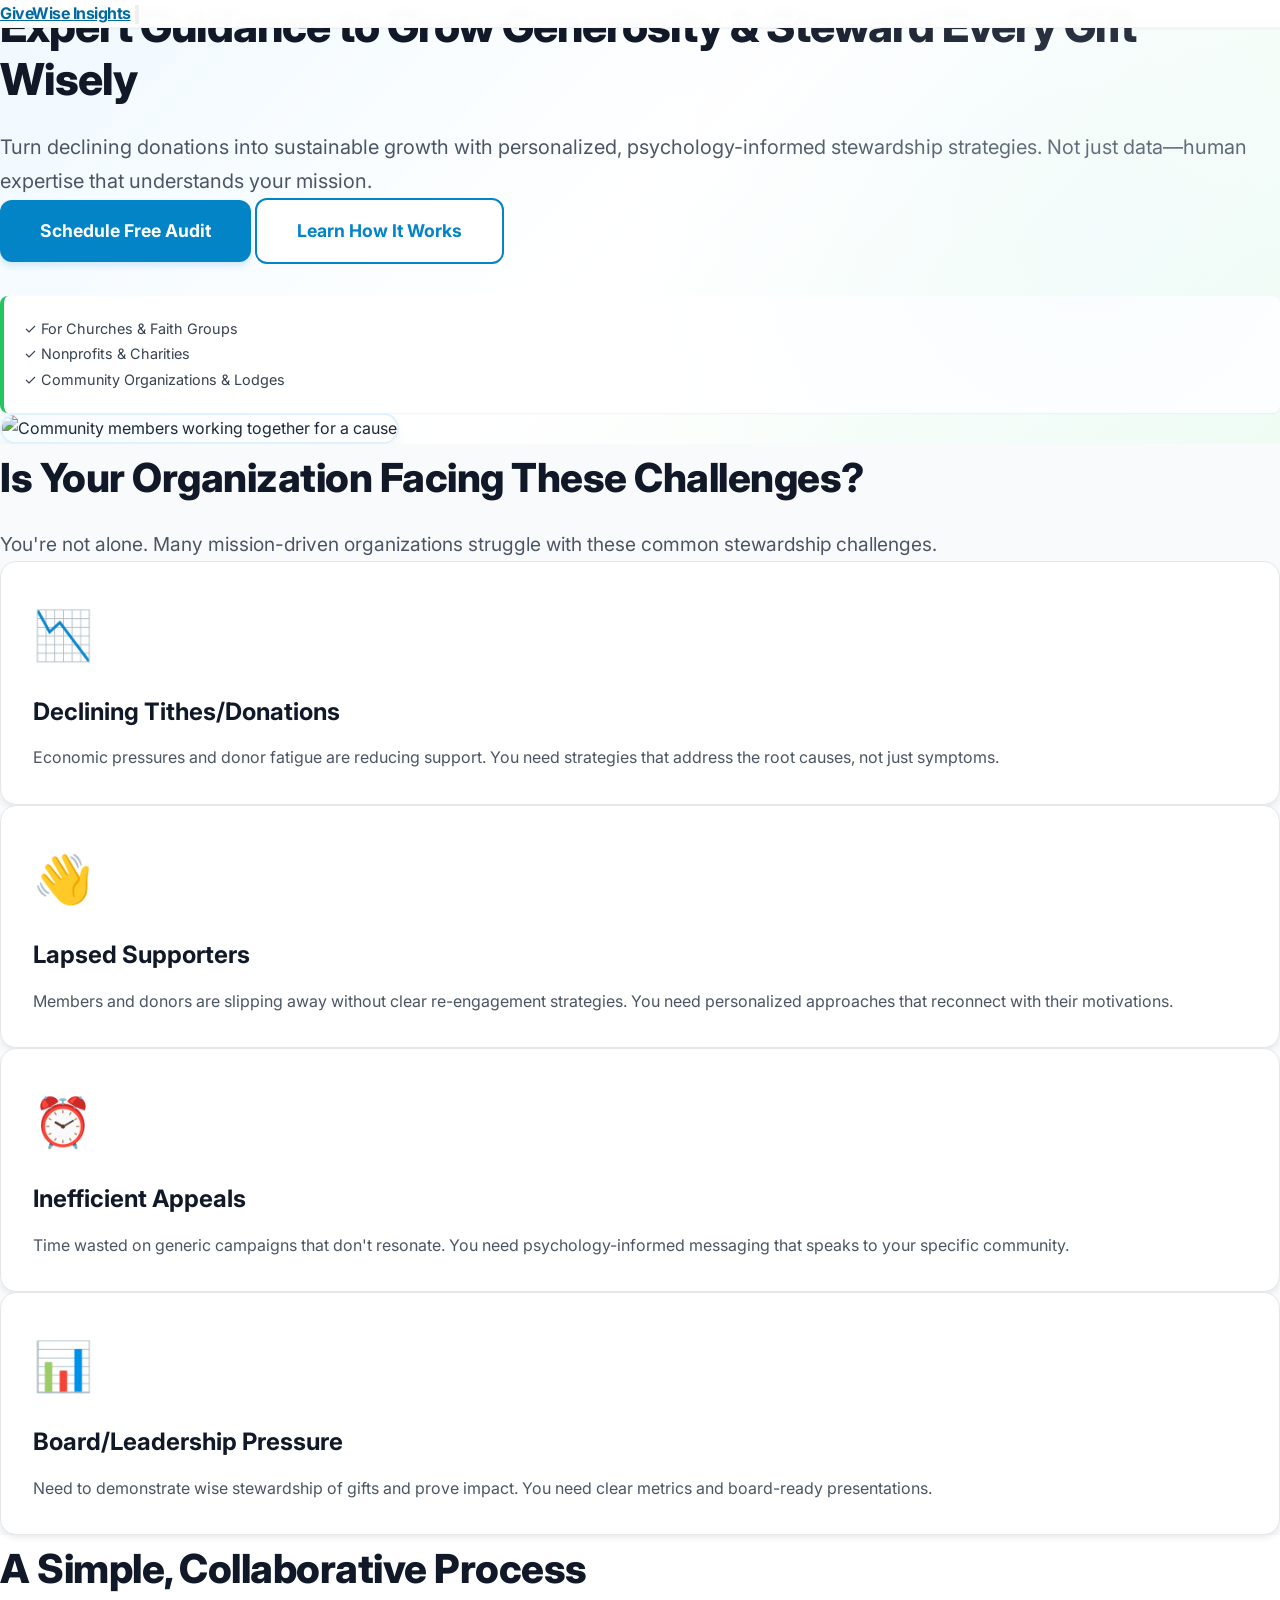
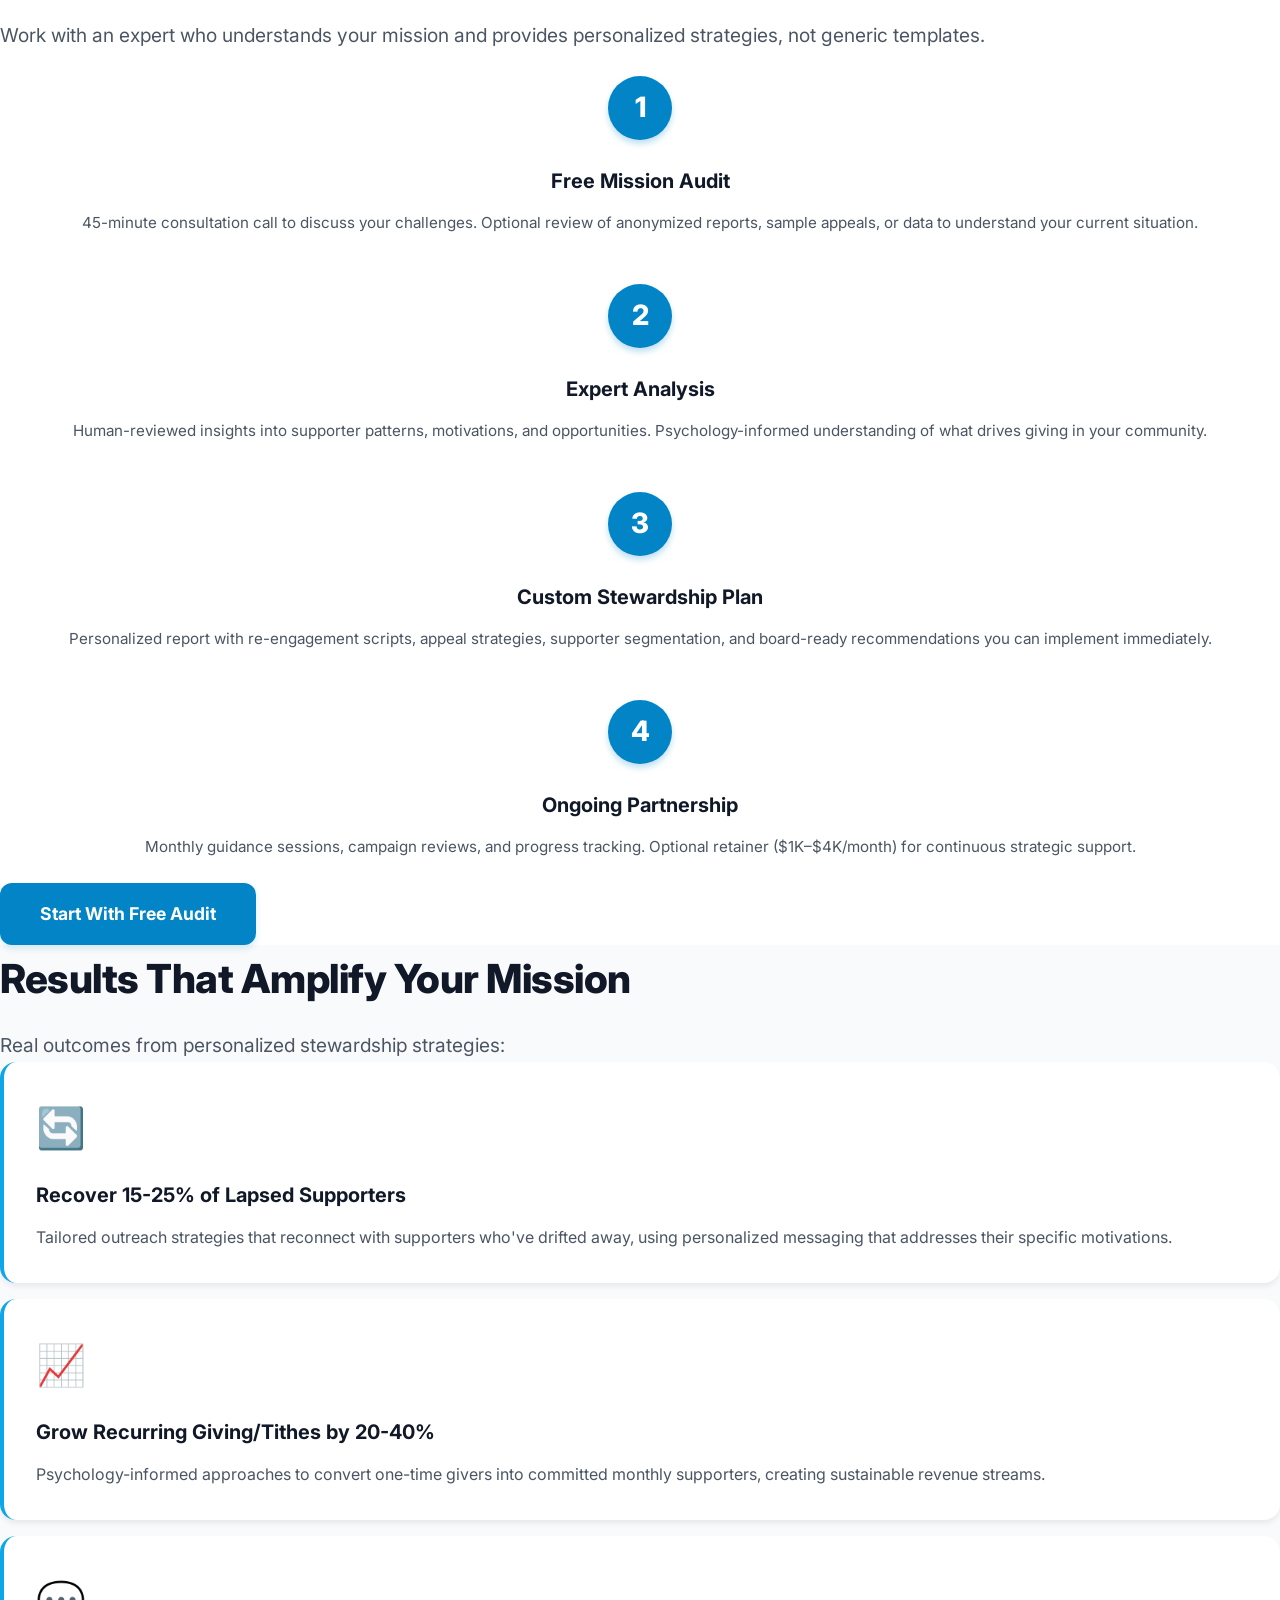
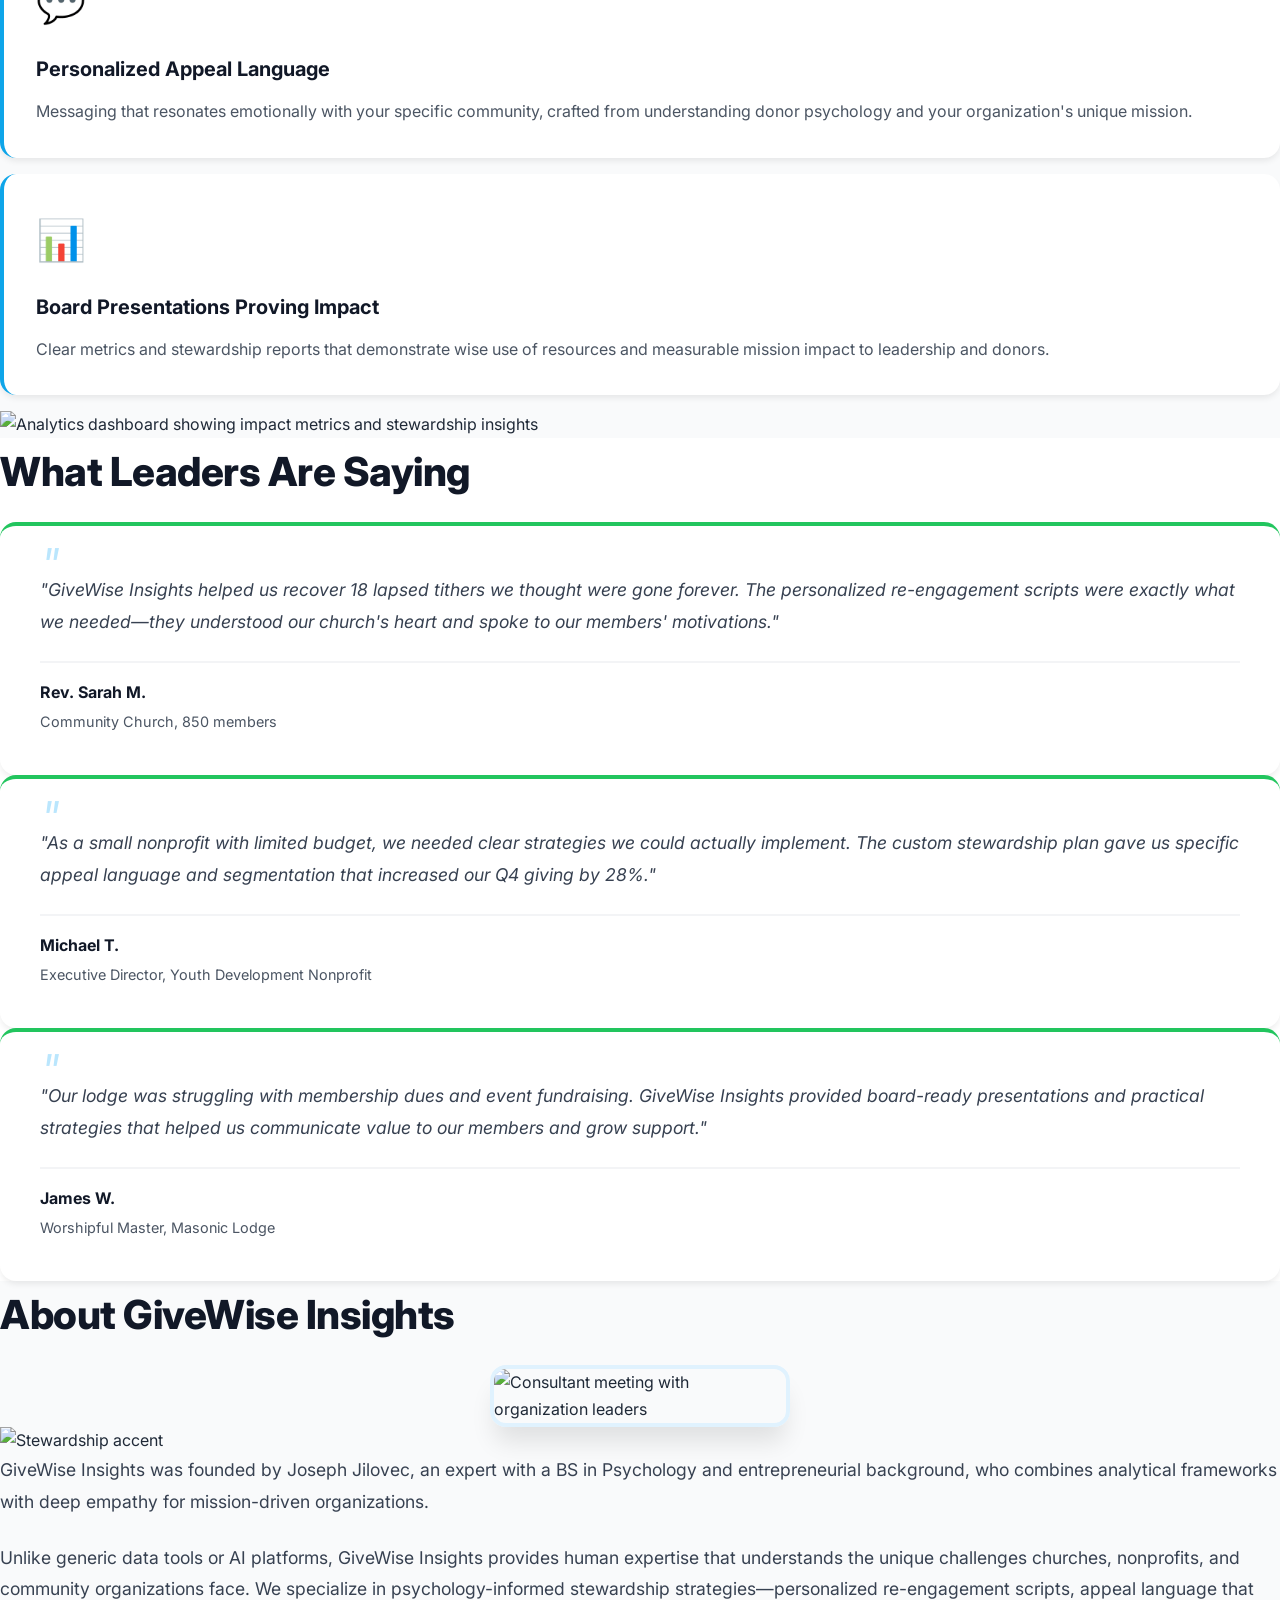
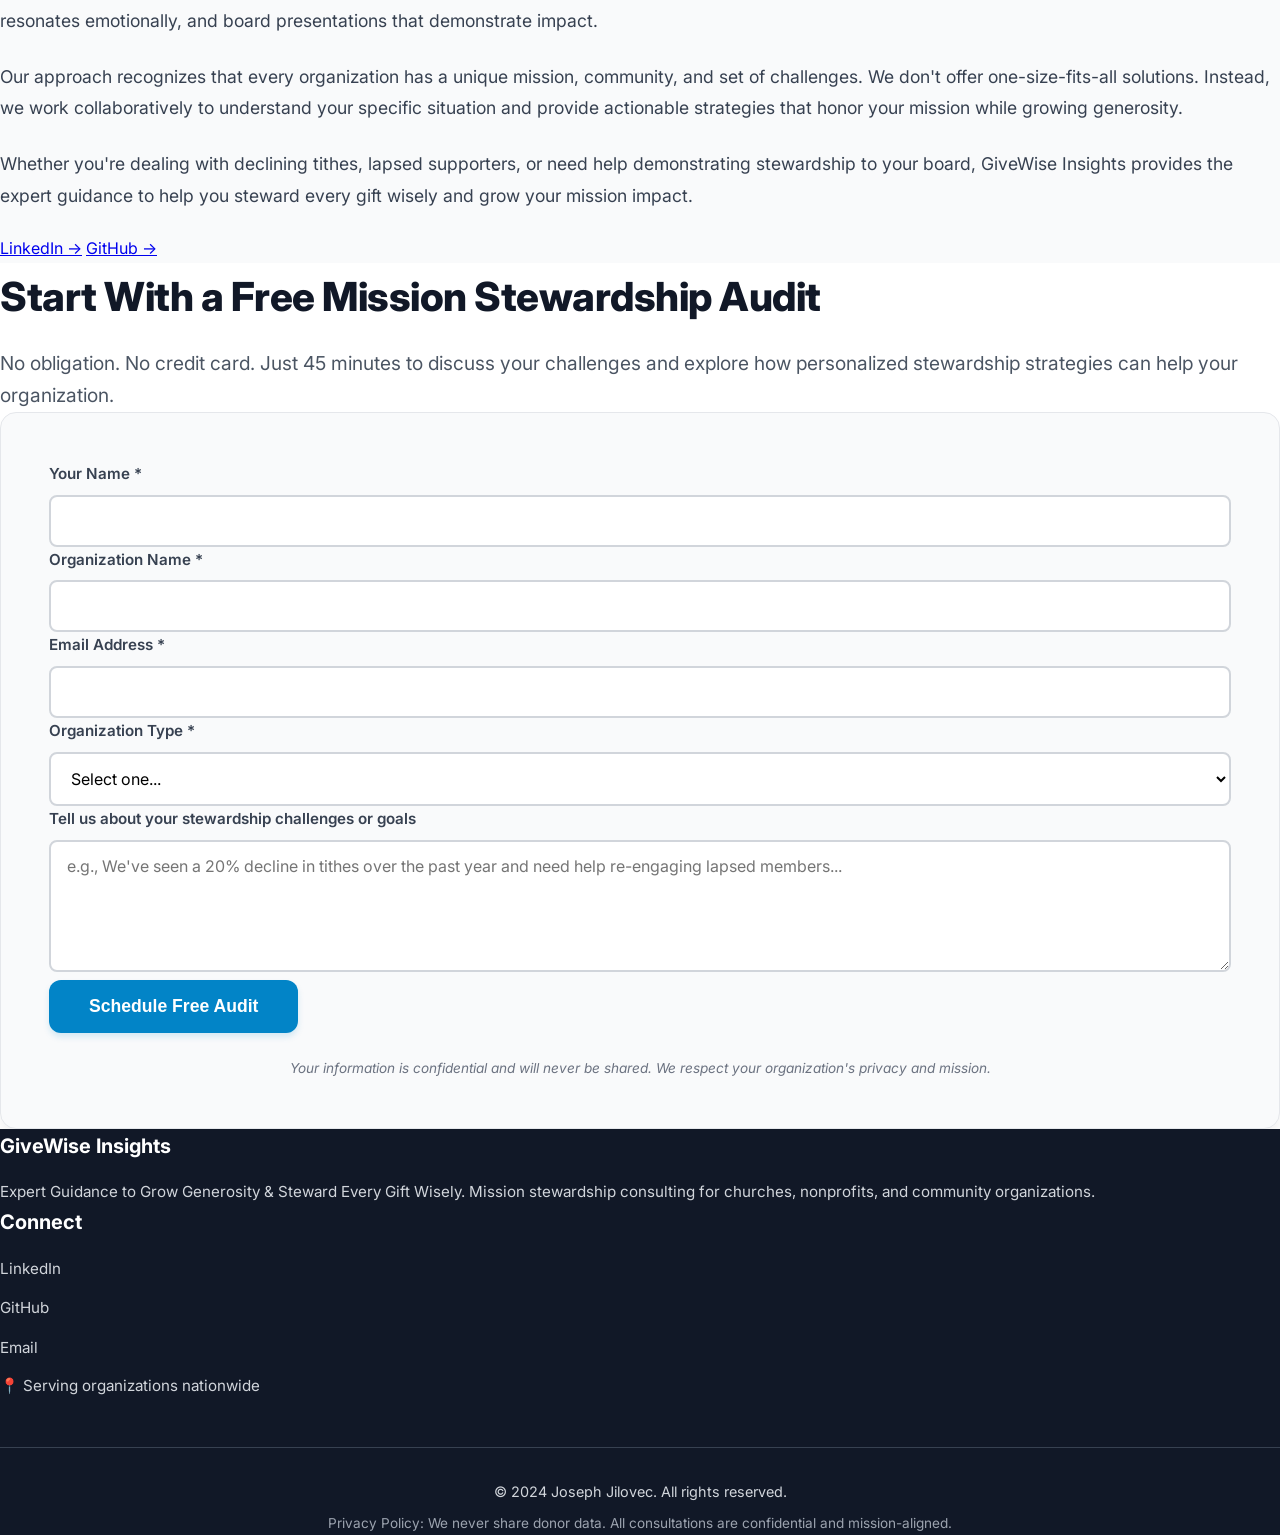
==== index.html @ f8cbf690 "Remove Quick Links from footer - navigation is already in header" ====
<!DOCTYPE html>
<html lang="en">
<head>
    <meta charset="UTF-8">
    <meta name="viewport" content="width=device-width, initial-scale=1.0">
    <meta name="description" content="GiveWise Insights provides expert mission stewardship consulting for churches, nonprofits, and faith-based organizations. Psychology-informed fundraising strategy to grow generosity and steward every gift wisely. Free 45-minute audit available.">
    <meta name="keywords" content="church stewardship consulting, nonprofit fundraising strategy, donor retention for churches, faith-based generosity growth, masonic lodge fundraising help, church fundraising consultant, nonprofit stewardship, donor re-engagement strategy">
    <meta name="author" content="Joseph Jilovec">
    
    <!-- Open Graph Tags for Social Sharing -->
    <meta property="og:title" content="GiveWise Insights | Stewardship Consulting for Churches & Nonprofits">
    <meta property="og:description" content="Expert Guidance to Grow Generosity & Steward Every Gift Wisely. Personalized, psychology-informed fundraising strategy for mission-driven organizations.">
    <meta property="og:type" content="website">
    <meta property="og:url" content="https://givewiseinsights.github.io">
    <meta property="og:image" content="https://givewiseinsights.github.io/images/og-image.jpg">
    
    <!-- Twitter Card -->
    <meta name="twitter:card" content="summary_large_image">
    <meta name="twitter:title" content="GiveWise Insights | Stewardship Consulting">
    <meta name="twitter:description" content="Expert Guidance to Grow Generosity & Steward Every Gift Wisely">
    
    <title>GiveWise Insights | Stewardship Consulting for Churches & Nonprofits</title>
    
    <!-- Tailwind CSS CDN -->
    <script src="https://cdn.tailwindcss.com"></script>
    
    <!-- Custom Styles -->
    <link rel="stylesheet" href="styles.css">
    
    <!-- Schema.org Markup -->
    <script type="application/ld+json">
    {
      "@context": "https://schema.org",
      "@type": "Organization",
      "name": "GiveWise Insights",
      "description": "Mission stewardship consulting for churches, nonprofits, faith-based organizations, Masonic lodges, service clubs, schools, and community groups",
      "founder": {
        "@type": "Person",
        "name": "Joseph Jilovec"
      },
      "areaServed": "United States",
      "serviceType": ["Stewardship Consulting", "Fundraising Strategy", "Donor Retention", "Church Stewardship", "Nonprofit Fundraising"],
      "url": "https://givewiseinsights.github.io",
      "tagline": "Expert Guidance to Grow Generosity & Steward Every Gift Wisely"
    }
    </script>
</head>
<body class="antialiased">

    <!-- Header & Navigation - Fixed at Top -->
    <header class="header-nav">
        <div class="max-w-7xl mx-auto px-4 sm:px-6 lg:px-8 py-4 flex justify-between items-center">
            <a href="#hero" class="text-2xl font-bold logo-text hover:text-primary-700 transition-colors">GiveWise Insights</a>
            <nav class="space-x-6 hidden md:flex items-center">
                <a href="#challenges" class="nav-link">Challenges</a>
                <a href="#how-it-works" class="nav-link">How It Works</a>
                <a href="#results" class="nav-link">Results</a>
                <a href="#about" class="nav-link">About</a>
                <a href="#contact" class="btn-primary-small">Schedule Audit</a>
            </nav>
            <!-- Mobile menu button -->
            <button id="mobile-menu-btn" class="md:hidden text-gray-600 hover:text-primary-600 focus:outline-none" aria-label="Toggle menu">
                <svg id="menu-icon" class="w-6 h-6" fill="none" stroke="currentColor" viewBox="0 0 24 24">
                    <path stroke-linecap="round" stroke-linejoin="round" stroke-width="2" d="M4 6h16M4 12h16M4 18h16"></path>
                </svg>
                <svg id="close-icon" class="w-6 h-6 hidden" fill="none" stroke="currentColor" viewBox="0 0 24 24">
                    <path stroke-linecap="round" stroke-linejoin="round" stroke-width="2" d="M6 18L18 6M6 6l12 12"></path>
                </svg>
            </button>
        </div>
        <!-- Mobile menu -->
        <div id="mobile-menu" class="hidden md:hidden bg-white border-t border-gray-200">
            <nav class="flex flex-col px-4 py-4 space-y-3">
                <a href="#challenges" class="nav-link py-2">Challenges</a>
                <a href="#how-it-works" class="nav-link py-2">How It Works</a>
                <a href="#results" class="nav-link py-2">Results</a>
                <a href="#about" class="nav-link py-2">About</a>
                <a href="#contact" class="btn-primary-small text-center py-2">Schedule Audit</a>
            </nav>
        </div>
    </header>

    <!-- Hero Section -->
    <section id="hero" class="hero-section pt-24">
        <div class="max-w-7xl mx-auto px-4 sm:px-6 lg:px-8 py-20 md:py-32">
            <div class="grid grid-cols-1 lg:grid-cols-2 gap-12 items-center">
                <div>
                    <h1 class="hero-headline">
                        Expert Guidance to Grow Generosity & <span class="text-primary-600">Steward Every Gift Wisely</span>
                    </h1>
                    <p class="hero-subheadline">
                        Turn declining donations into sustainable growth with personalized, psychology-informed stewardship strategies. Not just data—human expertise that understands your mission.
                    </p>
                    <div class="flex flex-col sm:flex-row gap-4 mt-8">
                        <a href="#contact" class="btn-primary">Schedule Free Audit</a>
                        <a href="#how-it-works" class="btn-secondary">Learn How It Works</a>
                    </div>
                    <p class="trust-badge">
                        ✓ For Churches & Faith Groups<br>
                        ✓ Nonprofits & Charities<br>
                        ✓ Community Organizations & Lodges
                    </p>
                </div>
                <div class="hero-image-placeholder relative">
                    <img src="https://images.squarespace-cdn.com/content/v1/548999f9e4b0e5cca16e8983/1542073149400-MTLM2CQ94ENLUDDJHFOX/achievement-blur-charity-1493374.jpg?format=1500w" alt="Community members working together for a cause" class="rounded-lg shadow-2xl w-full h-auto">
                </div>
            </div>
        </div>
    </section>

    <!-- Common Challenges Section -->
    <section id="challenges" class="section-light">
        <div class="max-w-7xl mx-auto px-4 sm:px-6 lg:px-8 py-16 md:py-20">
            <div class="text-center max-w-3xl mx-auto mb-12">
                <h2 class="section-title">Is Your Organization Facing These Challenges?</h2>
                <p class="section-subtitle">You're not alone. Many mission-driven organizations struggle with these common stewardship challenges.</p>
            </div>
            
            <div class="grid grid-cols-1 md:grid-cols-2 lg:grid-cols-4 gap-8">
                <div class="pain-card">
                    <div class="pain-icon">📉</div>
                    <h3 class="pain-title">Declining Tithes/Donations</h3>
                    <p class="pain-description">Economic pressures and donor fatigue are reducing support. You need strategies that address the root causes, not just symptoms.</p>
                </div>
                
                <div class="pain-card">
                    <div class="pain-icon">👋</div>
                    <h3 class="pain-title">Lapsed Supporters</h3>
                    <p class="pain-description">Members and donors are slipping away without clear re-engagement strategies. You need personalized approaches that reconnect with their motivations.</p>
                </div>
                
                <div class="pain-card">
                    <div class="pain-icon">⏰</div>
                    <h3 class="pain-title">Inefficient Appeals</h3>
                    <p class="pain-description">Time wasted on generic campaigns that don't resonate. You need psychology-informed messaging that speaks to your specific community.</p>
                </div>
                
                <div class="pain-card">
                    <div class="pain-icon">📊</div>
                    <h3 class="pain-title">Board/Leadership Pressure</h3>
                    <p class="pain-description">Need to demonstrate wise stewardship of gifts and prove impact. You need clear metrics and board-ready presentations.</p>
                </div>
            </div>
        </div>
    </section>

    <!-- How It Works Section -->
    <section id="how-it-works" class="section-white">
        <div class="max-w-7xl mx-auto px-4 sm:px-6 lg:px-8 py-16 md:py-20">
            <div class="text-center max-w-3xl mx-auto mb-16">
                <h2 class="section-title">A Simple, Collaborative Process</h2>
                <p class="section-subtitle">Work with an expert who understands your mission and provides personalized strategies, not generic templates.</p>
            </div>
            
            <div class="grid grid-cols-1 md:grid-cols-2 lg:grid-cols-4 gap-8">
                <div class="process-step">
                    <div class="process-number">1</div>
                    <h3 class="process-title">Free Mission Audit</h3>
                    <p class="process-description">45-minute consultation call to discuss your challenges. Optional review of anonymized reports, sample appeals, or data to understand your current situation.</p>
                </div>
                
                <div class="process-step">
                    <div class="process-number">2</div>
                    <h3 class="process-title">Expert Analysis</h3>
                    <p class="process-description">Human-reviewed insights into supporter patterns, motivations, and opportunities. Psychology-informed understanding of what drives giving in your community.</p>
                </div>
                
                <div class="process-step">
                    <div class="process-number">3</div>
                    <h3 class="process-title">Custom Stewardship Plan</h3>
                    <p class="process-description">Personalized report with re-engagement scripts, appeal strategies, supporter segmentation, and board-ready recommendations you can implement immediately.</p>
                </div>
                
                <div class="process-step">
                    <div class="process-number">4</div>
                    <h3 class="process-title">Ongoing Partnership</h3>
                    <p class="process-description">Monthly guidance sessions, campaign reviews, and progress tracking. Optional retainer ($1K–$4K/month) for continuous strategic support.</p>
                </div>
            </div>
            
            <div class="text-center mt-12">
                <a href="#contact" class="btn-primary">Start With Free Audit</a>
            </div>
        </div>
    </section>

    <!-- Proven Results Section -->
    <section id="results" class="section-light">
        <div class="max-w-7xl mx-auto px-4 sm:px-6 lg:px-8 py-16 md:py-20">
            <div class="grid grid-cols-1 lg:grid-cols-2 gap-12 items-center">
                <div>
                    <h2 class="section-title">Results That Amplify Your Mission</h2>
                    <p class="section-subtitle mb-8">Real outcomes from personalized stewardship strategies:</p>
                    
                    <div class="space-y-6">
                        <div class="benefit-card">
                            <div class="benefit-icon">🔄</div>
                            <h3 class="benefit-title">Recover 15-25% of Lapsed Supporters</h3>
                            <p class="benefit-description">Tailored outreach strategies that reconnect with supporters who've drifted away, using personalized messaging that addresses their specific motivations.</p>
                        </div>
                        
                        <div class="benefit-card">
                            <div class="benefit-icon">📈</div>
                            <h3 class="benefit-title">Grow Recurring Giving/Tithes by 20-40%</h3>
                            <p class="benefit-description">Psychology-informed approaches to convert one-time givers into committed monthly supporters, creating sustainable revenue streams.</p>
                        </div>
                        
                        <div class="benefit-card">
                            <div class="benefit-icon">💬</div>
                            <h3 class="benefit-title">Personalized Appeal Language</h3>
                            <p class="benefit-description">Messaging that resonates emotionally with your specific community, crafted from understanding donor psychology and your organization's unique mission.</p>
                        </div>
                        
                        <div class="benefit-card">
                            <div class="benefit-icon">📊</div>
                            <h3 class="benefit-title">Board Presentations Proving Impact</h3>
                            <p class="benefit-description">Clear metrics and stewardship reports that demonstrate wise use of resources and measurable mission impact to leadership and donors.</p>
                        </div>
                    </div>
                </div>
                
                <div class="relative">
                    <img src="https://ucarecdn.com/dbed52cc-e3c2-4a5a-aaf4-3c991b4b311a/-/format/auto/-/quality/lighter/-/resize/1888x/insightsdashboardhero.png" alt="Analytics dashboard showing impact metrics and stewardship insights" class="rounded-lg shadow-xl w-full h-auto">
                </div>
            </div>
        </div>
    </section>

    <!-- Client Stories Section -->
    <section id="testimonials" class="section-white">
        <div class="max-w-7xl mx-auto px-4 sm:px-6 lg:px-8 py-16 md:py-20">
            <div class="text-center max-w-3xl mx-auto mb-16">
                <h2 class="section-title">What Leaders Are Saying</h2>
            </div>
            
            <div class="grid grid-cols-1 md:grid-cols-3 gap-8">
                <div class="testimonial-card">
                    <div class="testimonial-quote">"GiveWise Insights helped us recover 18 lapsed tithers we thought were gone forever. The personalized re-engagement scripts were exactly what we needed—they understood our church's heart and spoke to our members' motivations."</div>
                    <div class="testimonial-author">
                        <div class="testimonial-name">Rev. Sarah M.</div>
                        <div class="testimonial-org">Community Church, 850 members</div>
                    </div>
                </div>
                
                <div class="testimonial-card">
                    <div class="testimonial-quote">"As a small nonprofit with limited budget, we needed clear strategies we could actually implement. The custom stewardship plan gave us specific appeal language and segmentation that increased our Q4 giving by 28%."</div>
                    <div class="testimonial-author">
                        <div class="testimonial-name">Michael T.</div>
                        <div class="testimonial-org">Executive Director, Youth Development Nonprofit</div>
                    </div>
                </div>
                
                <div class="testimonial-card">
                    <div class="testimonial-quote">"Our lodge was struggling with membership dues and event fundraising. GiveWise Insights provided board-ready presentations and practical strategies that helped us communicate value to our members and grow support."</div>
                    <div class="testimonial-author">
                        <div class="testimonial-name">James W.</div>
                        <div class="testimonial-org">Worshipful Master, Masonic Lodge</div>
                    </div>
                </div>
            </div>
        </div>
    </section>

    <!-- About Section -->
    <section id="about" class="section-light">
        <div class="max-w-5xl mx-auto px-4 sm:px-6 lg:px-8 py-16 md:py-20">
            <div class="text-center mb-12">
                <h2 class="section-title">About GiveWise Insights</h2>
            </div>
            
            <div class="grid grid-cols-1 lg:grid-cols-3 gap-12 items-center">
                <div class="lg:col-span-1 relative">
                    <img src="https://sp-ao.shortpixel.ai/client/to_webp,q_glossy,ret_img,w_1200,h_812/https://trepwise.com/wp-content/uploads/2025/09/ZSMITH-2024-01-30-09889-HiRes-1200x812.jpg" alt="Consultant meeting with organization leaders" class="about-image">
                    <div class="absolute -bottom-4 -right-4 w-24 h-24 opacity-20">
                        <img src="https://www.vancopayments.com/hs-fs/hubfs/Tithes%20%26%20Offerings%20Wood%20Bin%20-How%20to%20Blog.png?width=940&height=668&name=Tithes%20%26%20Offerings%20Wood%20Bin%20-How%20to%20Blog.png" alt="Stewardship accent" class="w-full h-full object-cover rounded-lg">
                    </div>
                </div>
                
                <div class="lg:col-span-2">
                    <div class="about-content">
                        <p class="about-text">GiveWise Insights was founded by Joseph Jilovec, an expert with a BS in Psychology and entrepreneurial background, who combines analytical frameworks with deep empathy for mission-driven organizations.</p>
                        
                        <p class="about-text">Unlike generic data tools or AI platforms, GiveWise Insights provides human expertise that understands the unique challenges churches, nonprofits, and community organizations face. We specialize in psychology-informed stewardship strategies—personalized re-engagement scripts, appeal language that resonates emotionally, and board presentations that demonstrate impact.</p>
                        
                        <p class="about-text">Our approach recognizes that every organization has a unique mission, community, and set of challenges. We don't offer one-size-fits-all solutions. Instead, we work collaboratively to understand your specific situation and provide actionable strategies that honor your mission while growing generosity.</p>
                        
                        <p class="about-text">Whether you're dealing with declining tithes, lapsed supporters, or need help demonstrating stewardship to your board, GiveWise Insights provides the expert guidance to help you steward every gift wisely and grow your mission impact.</p>
                        
                        <div class="flex gap-4 mt-6">
                            <a href="https://www.linkedin.com/in/jilovecjoseph/" target="_blank" class="text-primary-600 hover:text-primary-700 font-medium">LinkedIn →</a>
                            <a href="https://github.com/JosephJilovec" target="_blank" class="text-primary-600 hover:text-primary-700 font-medium">GitHub →</a>
                        </div>
                    </div>
                </div>
            </div>
        </div>
    </section>

    <!-- CTA/Contact Form Section -->
    <section id="contact" class="section-white">
        <div class="max-w-4xl mx-auto px-4 sm:px-6 lg:px-8 py-16 md:py-20">
            <div class="text-center mb-12">
                <h2 class="section-title">Start With a Free Mission Stewardship Audit</h2>
                <p class="section-subtitle">No obligation. No credit card. Just 45 minutes to discuss your challenges and explore how personalized stewardship strategies can help your organization.</p>
            </div>
            
            <form id="contact-form" class="contact-form" action="https://formsubmit.co/ajax/realjjemail@gmail.com" method="POST">
                <!-- FormSubmit Configuration -->
                <input type="hidden" name="_subject" value="New GiveWise Insights Inquiry">
                <input type="hidden" name="_captcha" value="false">
                <input type="hidden" name="_template" value="table">
                
                <div class="grid grid-cols-1 md:grid-cols-2 gap-6">
                    <div>
                        <label for="name" class="form-label">Your Name *</label>
                        <input type="text" id="name" name="name" required class="form-input">
                    </div>
                    
                    <div>
                        <label for="organization" class="form-label">Organization Name *</label>
                        <input type="text" id="organization" name="organization" required class="form-input">
                    </div>
                </div>
                
                <div class="grid grid-cols-1 md:grid-cols-2 gap-6 mt-6">
                    <div>
                        <label for="email" class="form-label">Email Address *</label>
                        <input type="email" id="email" name="email" required class="form-input">
                    </div>
                    
                    <div>
                        <label for="org-type" class="form-label">Organization Type *</label>
                        <select id="org-type" name="org-type" required class="form-input">
                            <option value="">Select one...</option>
                            <option value="church">Church / Religious Organization</option>
                            <option value="nonprofit">Nonprofit / Charity</option>
                            <option value="lodge">Masonic Lodge</option>
                            <option value="service-club">Service Club (Rotary, Lions, etc.)</option>
                            <option value="school">School (PTA, Boosters, etc.)</option>
                            <option value="community">Community Organization</option>
                            <option value="other">Other</option>
                        </select>
                    </div>
                </div>
                
                <div class="mt-6">
                    <label for="message" class="form-label">Tell us about your stewardship challenges or goals</label>
                    <textarea id="message" name="message" rows="5" class="form-input" placeholder="e.g., We've seen a 20% decline in tithes over the past year and need help re-engaging lapsed members..."></textarea>
                </div>
                
                <div class="mt-8 text-center">
                    <button type="submit" id="submit-btn" class="btn-primary">Schedule Free Audit</button>
                    
                    <p id="form-loading" class="form-message hidden">
                        <svg class="animate-spin inline-block h-5 w-5 text-primary-600 mr-2" xmlns="http://www.w3.org/2000/svg" fill="none" viewBox="0 0 24 24">
                            <circle class="opacity-25" cx="12" cy="12" r="10" stroke="currentColor" stroke-width="4"></circle>
                            <path class="opacity-75" fill="currentColor" d="M4 12a8 8 0 018-8V0C5.373 0 0 5.373 0 12h4zm2 5.291A7.962 7.962 0 014 12H0c0 3.042 1.135 5.824 3 7.938l3-2.647z"></path>
                        </svg>
                        Sending...
                    </p>
                    <p id="form-success" class="form-message hidden text-green-600">Thank you! I'll be in touch within 24 hours to schedule your free 45-minute Mission Stewardship Audit.</p>
                    <p id="form-error" class="form-message hidden text-red-600">There was an error submitting the form. Please email me directly at: realjjemail@gmail.com</p>
                </div>
                
                <p class="form-privacy">Your information is confidential and will never be shared. We respect your organization's privacy and mission.</p>
            </form>
        </div>
    </section>

    <!-- Footer -->
    <footer class="footer">
        <div class="max-w-7xl mx-auto px-4 sm:px-6 lg:px-8 py-12">
            <div class="grid grid-cols-1 md:grid-cols-2 gap-8">
                <div>
                    <h3 class="footer-heading">GiveWise Insights</h3>
                    <p class="footer-text">Expert Guidance to Grow Generosity & Steward Every Gift Wisely. Mission stewardship consulting for churches, nonprofits, and community organizations.</p>
                </div>
                
                <div>
                    <h4 class="footer-heading">Connect</h4>
                    <ul class="footer-links">
                        <li><a href="https://www.linkedin.com/in/jilovecjoseph/" target="_blank">LinkedIn</a></li>
                        <li><a href="https://github.com/JosephJilovec" target="_blank">GitHub</a></li>
                        <li><a href="mailto:realjjemail@gmail.com">Email</a></li>
                    </ul>
                    <p class="footer-text mt-4">📍 Serving organizations nationwide</p>
                </div>
            </div>
            
            <div class="footer-bottom">
                <p>&copy; 2024 Joseph Jilovec. All rights reserved.</p>
                <p class="footer-privacy">Privacy Policy: We never share donor data. All consultations are confidential and mission-aligned.</p>
            </div>
        </div>
    </footer>

    <!-- JavaScript -->
    <script src="script.js"></script>
</body>
</html>
---- styles.css ----
/* ============================================
   GIVEWISE INSIGHTS - CUSTOM STYLES
   Trustworthy, calm, mission-aligned design
   ============================================ */

/* Import Professional Font */
@import url('https://fonts.googleapis.com/css2?family=Inter:wght@300;400;500;600;700;800&display=swap');

/* ============================================
   CSS CUSTOM PROPERTIES (THEME COLORS)
   Soft blues, greens, and whites
   ============================================ */
:root {
    /* Primary Colors - Soft Blues (Trust & Calm) */
    --primary-50: #f0f9ff;
    --primary-100: #e0f2fe;
    --primary-200: #bae6fd;
    --primary-300: #7dd3fc;
    --primary-400: #38bdf8;
    --primary-500: #0ea5e9;  /* Main brand blue */
    --primary-600: #0284c7;
    --primary-700: #0369a1;
    --primary-800: #075985;
    --primary-900: #0c4a6e;
    
    /* Accent Colors - Soft Greens (Growth & Stewardship) */
    --accent-50: #f0fdf4;
    --accent-100: #dcfce7;
    --accent-200: #bbf7d0;
    --accent-300: #86efac;
    --accent-400: #4ade80;
    --accent-500: #22c55e;  /* Success/Growth green */
    --accent-600: #16a34a;
    --accent-700: #15803d;
    
    /* Neutral Grays */
    --gray-50: #f9fafb;
    --gray-100: #f3f4f6;
    --gray-200: #e5e7eb;
    --gray-300: #d1d5db;
    --gray-400: #9ca3af;
    --gray-500: #6b7280;
    --gray-600: #4b5563;
    --gray-700: #374151;
    --gray-800: #1f2937;
    --gray-900: #111827;
    
    /* Typography */
    --font-sans: 'Inter', -apple-system, BlinkMacSystemFont, 'Segoe UI', Roboto, sans-serif;
    
    /* Spacing */
    --section-padding: 5rem 0;
    --container-max: 1280px;
    
    /* Shadows - Softer for calm feel */
    --shadow-sm: 0 1px 2px 0 rgba(0, 0, 0, 0.05);
    --shadow-md: 0 4px 6px -1px rgba(0, 0, 0, 0.08);
    --shadow-lg: 0 10px 15px -3px rgba(0, 0, 0, 0.08);
    --shadow-xl: 0 20px 25px -5px rgba(0, 0, 0, 0.1);
}

/* ============================================
   BASE STYLES
   ============================================ */
* {
    margin: 0;
    padding: 0;
    box-sizing: border-box;
}

body {
    font-family: var(--font-sans);
    color: var(--gray-800);
    line-height: 1.7;
    -webkit-font-smoothing: antialiased;
    -moz-osx-font-smoothing: grayscale;
    background-color: white;
    padding-top: 0; /* Fixed header handles spacing */
}

html {
    scroll-behavior: smooth;
}

/* ============================================
   HEADER & NAVIGATION
   ============================================ */
.header-nav {
    position: fixed !important;
    top: 0 !important;
    left: 0 !important;
    right: 0 !important;
    z-index: 1000 !important;
    background: rgba(255, 255, 255, 0.98);
    backdrop-filter: blur(10px);
    box-shadow: var(--shadow-sm);
    border-bottom: 1px solid var(--gray-100);
    transition: all 0.3s ease;
    width: 100%;
}

.logo-text {
    color: var(--primary-700);
    font-weight: 700;
    letter-spacing: -0.5px;
}

.nav-link {
    color: var(--gray-600);
    font-weight: 500;
    text-decoration: none;
    transition: color 0.3s ease;
    font-size: 0.95rem;
}

.nav-link:hover {
    color: var(--primary-600);
}

.btn-primary-small {
    background: var(--primary-600);
    color: white;
    padding: 0.5rem 1.25rem;
    border-radius: 0.5rem;
    font-weight: 600;
    text-decoration: none;
    transition: all 0.3s ease;
    font-size: 0.9rem;
}

.btn-primary-small:hover {
    background: var(--primary-700);
    transform: translateY(-1px);
    box-shadow: var(--shadow-md);
}

/* ============================================
   HERO SECTION
   ============================================ */
.hero-section {
    background: linear-gradient(135deg, var(--primary-50) 0%, white 50%, var(--accent-50) 100%);
    position: relative;
    overflow: hidden;
}

.hero-section::before {
    content: '';
    position: absolute;
    top: -50%;
    right: -20%;
    width: 70%;
    height: 200%;
    background: radial-gradient(circle, var(--primary-100) 0%, transparent 70%);
    opacity: 0.2;
    pointer-events: none;
}

.hero-headline {
    font-size: 2.75rem;
    font-weight: 800;
    line-height: 1.2;
    color: var(--gray-900);
    margin-bottom: 1.5rem;
    letter-spacing: -1px;
}

.hero-subheadline {
    font-size: 1.25rem;
    color: var(--gray-600);
    line-height: 1.7;
    font-weight: 400;
}

.trust-badge {
    margin-top: 2rem;
    padding: 1.25rem;
    background: white;
    border-left: 4px solid var(--accent-500);
    border-radius: 0.5rem;
    color: var(--gray-700);
    font-size: 0.9rem;
    line-height: 1.8;
    box-shadow: var(--shadow-sm);
}

.hero-image-placeholder img {
    width: 100%;
    height: auto;
    border-radius: 1rem;
    box-shadow: var(--shadow-xl);
    border: 2px solid var(--primary-100);
}

/* Responsive Hero */
@media (max-width: 768px) {
    .hero-headline {
        font-size: 2rem;
    }
    
    .hero-subheadline {
        font-size: 1.1rem;
    }
}

/* ============================================
   BUTTONS
   ============================================ */
.btn-primary {
    background: var(--primary-600);
    color: white;
    padding: 1rem 2.5rem;
    border-radius: 0.75rem;
    font-weight: 700;
    text-decoration: none;
    display: inline-block;
    transition: all 0.3s ease;
    font-size: 1.1rem;
    border: none;
    cursor: pointer;
    box-shadow: 0 4px 6px rgba(2, 132, 199, 0.15);
}

.btn-primary:hover {
    background: var(--primary-700);
    transform: translateY(-2px);
    box-shadow: 0 6px 12px rgba(2, 132, 199, 0.2);
}

.btn-secondary {
    background: white;
    color: var(--primary-600);
    padding: 1rem 2.5rem;
    border: 2px solid var(--primary-600);
    border-radius: 0.75rem;
    font-weight: 700;
    text-decoration: none;
    display: inline-block;
    transition: all 0.3s ease;
    font-size: 1.1rem;
}

.btn-secondary:hover {
    background: var(--primary-50);
    transform: translateY(-2px);
}

/* ============================================
   SECTION STYLES
   ============================================ */
.section-light {
    background: var(--gray-50);
}

.section-white {
    background: white;
}

.section-title {
    font-size: 2.5rem;
    font-weight: 800;
    color: var(--gray-900);
    margin-bottom: 1rem;
    letter-spacing: -0.5px;
}

.section-subtitle {
    font-size: 1.2rem;
    color: var(--gray-600);
    line-height: 1.7;
}

/* ============================================
   PAIN POINTS CARDS
   ============================================ */
.pain-card {
    background: white;
    padding: 2rem;
    border-radius: 1rem;
    box-shadow: var(--shadow-md);
    transition: transform 0.3s ease, box-shadow 0.3s ease;
    border: 1px solid var(--gray-200);
}

.pain-card:hover {
    transform: translateY(-4px);
    box-shadow: var(--shadow-xl);
}

.pain-icon {
    font-size: 3rem;
    margin-bottom: 1rem;
}

.pain-title {
    font-size: 1.5rem;
    font-weight: 700;
    color: var(--gray-900);
    margin-bottom: 0.75rem;
}

.pain-description {
    color: var(--gray-600);
    line-height: 1.7;
}

/* ============================================
   PROCESS STEPS
   ============================================ */
.process-step {
    text-align: center;
    padding: 1.5rem;
}

.process-number {
    background: var(--primary-600);
    color: white;
    width: 4rem;
    height: 4rem;
    border-radius: 50%;
    display: flex;
    align-items: center;
    justify-content: center;
    font-size: 1.75rem;
    font-weight: 800;
    margin: 0 auto 1.5rem;
    box-shadow: 0 4px 6px rgba(2, 132, 199, 0.25);
}

.process-title {
    font-size: 1.25rem;
    font-weight: 700;
    color: var(--gray-900);
    margin-bottom: 0.75rem;
}

.process-description {
    color: var(--gray-600);
    line-height: 1.7;
    font-size: 0.95rem;
}

/* ============================================
   BENEFITS CARDS
   ============================================ */
.benefit-card {
    background: white;
    padding: 2rem;
    border-radius: 1rem;
    box-shadow: var(--shadow-md);
    transition: all 0.3s ease;
    border-left: 4px solid var(--primary-500);
    margin-bottom: 1rem;
}

.benefit-card:hover {
    transform: translateY(-4px);
    box-shadow: var(--shadow-xl);
    border-left-color: var(--accent-500);
}

.benefit-icon {
    font-size: 2.5rem;
    margin-bottom: 1rem;
}

.benefit-title {
    font-size: 1.25rem;
    font-weight: 700;
    color: var(--gray-900);
    margin-bottom: 0.75rem;
}

.benefit-description {
    color: var(--gray-600);
    line-height: 1.7;
}

/* ============================================
   TESTIMONIAL CARDS
   ============================================ */
.testimonial-card {
    background: white;
    padding: 2.5rem;
    border-radius: 1rem;
    box-shadow: var(--shadow-md);
    border-top: 4px solid var(--accent-500);
    transition: transform 0.3s ease;
}

.testimonial-card:hover {
    transform: translateY(-4px);
    box-shadow: var(--shadow-xl);
}

.testimonial-quote {
    font-size: 1.1rem;
    color: var(--gray-700);
    line-height: 1.8;
    margin-bottom: 1.5rem;
    font-style: italic;
}

.testimonial-quote::before {
    content: '"';
    font-size: 3rem;
    color: var(--primary-200);
    line-height: 0;
    display: block;
    margin-bottom: 0.5rem;
}

.testimonial-author {
    border-top: 2px solid var(--gray-100);
    padding-top: 1rem;
}

.testimonial-name {
    font-weight: 700;
    color: var(--gray-900);
    margin-bottom: 0.25rem;
}

.testimonial-org {
    color: var(--gray-600);
    font-size: 0.9rem;
}

/* ============================================
   ABOUT SECTION
   ============================================ */
.about-image {
    width: 100%;
    max-width: 300px;
    height: auto;
    border-radius: 1rem;
    box-shadow: var(--shadow-xl);
    border: 4px solid var(--primary-100);
    margin: 0 auto;
    display: block;
}

.about-content {
    display: flex;
    flex-direction: column;
    gap: 1.5rem;
}

.about-text {
    font-size: 1.1rem;
    line-height: 1.8;
    color: var(--gray-700);
}

/* ============================================
   CONTACT FORM
   ============================================ */
.contact-form {
    background: var(--gray-50);
    padding: 3rem;
    border-radius: 1rem;
    box-shadow: var(--shadow-lg);
    border: 1px solid var(--gray-200);
}

.form-label {
    display: block;
    font-weight: 600;
    color: var(--gray-700);
    margin-bottom: 0.5rem;
    font-size: 0.95rem;
}

.form-input {
    width: 100%;
    padding: 0.875rem 1rem;
    border: 2px solid var(--gray-300);
    border-radius: 0.5rem;
    font-size: 1rem;
    transition: all 0.3s ease;
    font-family: var(--font-sans);
    background: white;
}

.form-input:focus {
    outline: none;
    border-color: var(--primary-500);
    box-shadow: 0 0 0 3px rgba(14, 165, 233, 0.1);
}

.form-message {
    margin-top: 1rem;
    font-size: 0.95rem;
    font-weight: 500;
}

.form-privacy {
    text-align: center;
    font-size: 0.85rem;
    color: var(--gray-500);
    margin-top: 1.5rem;
    font-style: italic;
}

/* ============================================
   FOOTER
   ============================================ */
.footer {
    background: var(--gray-900);
    color: var(--gray-300);
}

.footer-heading {
    font-size: 1.25rem;
    font-weight: 700;
    color: white;
    margin-bottom: 1rem;
}

.footer-text {
    line-height: 1.7;
    font-size: 0.95rem;
}

.footer-links {
    list-style: none;
    padding: 0;
}

.footer-links li {
    margin-bottom: 0.75rem;
}

.footer-links a {
    color: var(--gray-300);
    text-decoration: none;
    transition: color 0.3s ease;
    font-size: 0.95rem;
}

.footer-links a:hover {
    color: var(--primary-400);
}

.footer-bottom {
    margin-top: 3rem;
    padding-top: 2rem;
    border-top: 1px solid var(--gray-700);
    text-align: center;
    font-size: 0.9rem;
}

.footer-privacy {
    margin-top: 0.5rem;
    font-size: 0.85rem;
    color: var(--gray-400);
}

/* ============================================
   RESPONSIVE DESIGN
   ============================================ */
@media (max-width: 768px) {
    .section-title {
        font-size: 2rem;
    }
    
    .contact-form {
        padding: 2rem;
    }
}

/* ============================================
   UTILITY CLASSES
   ============================================ */
.hidden {
    display: none !important;
}
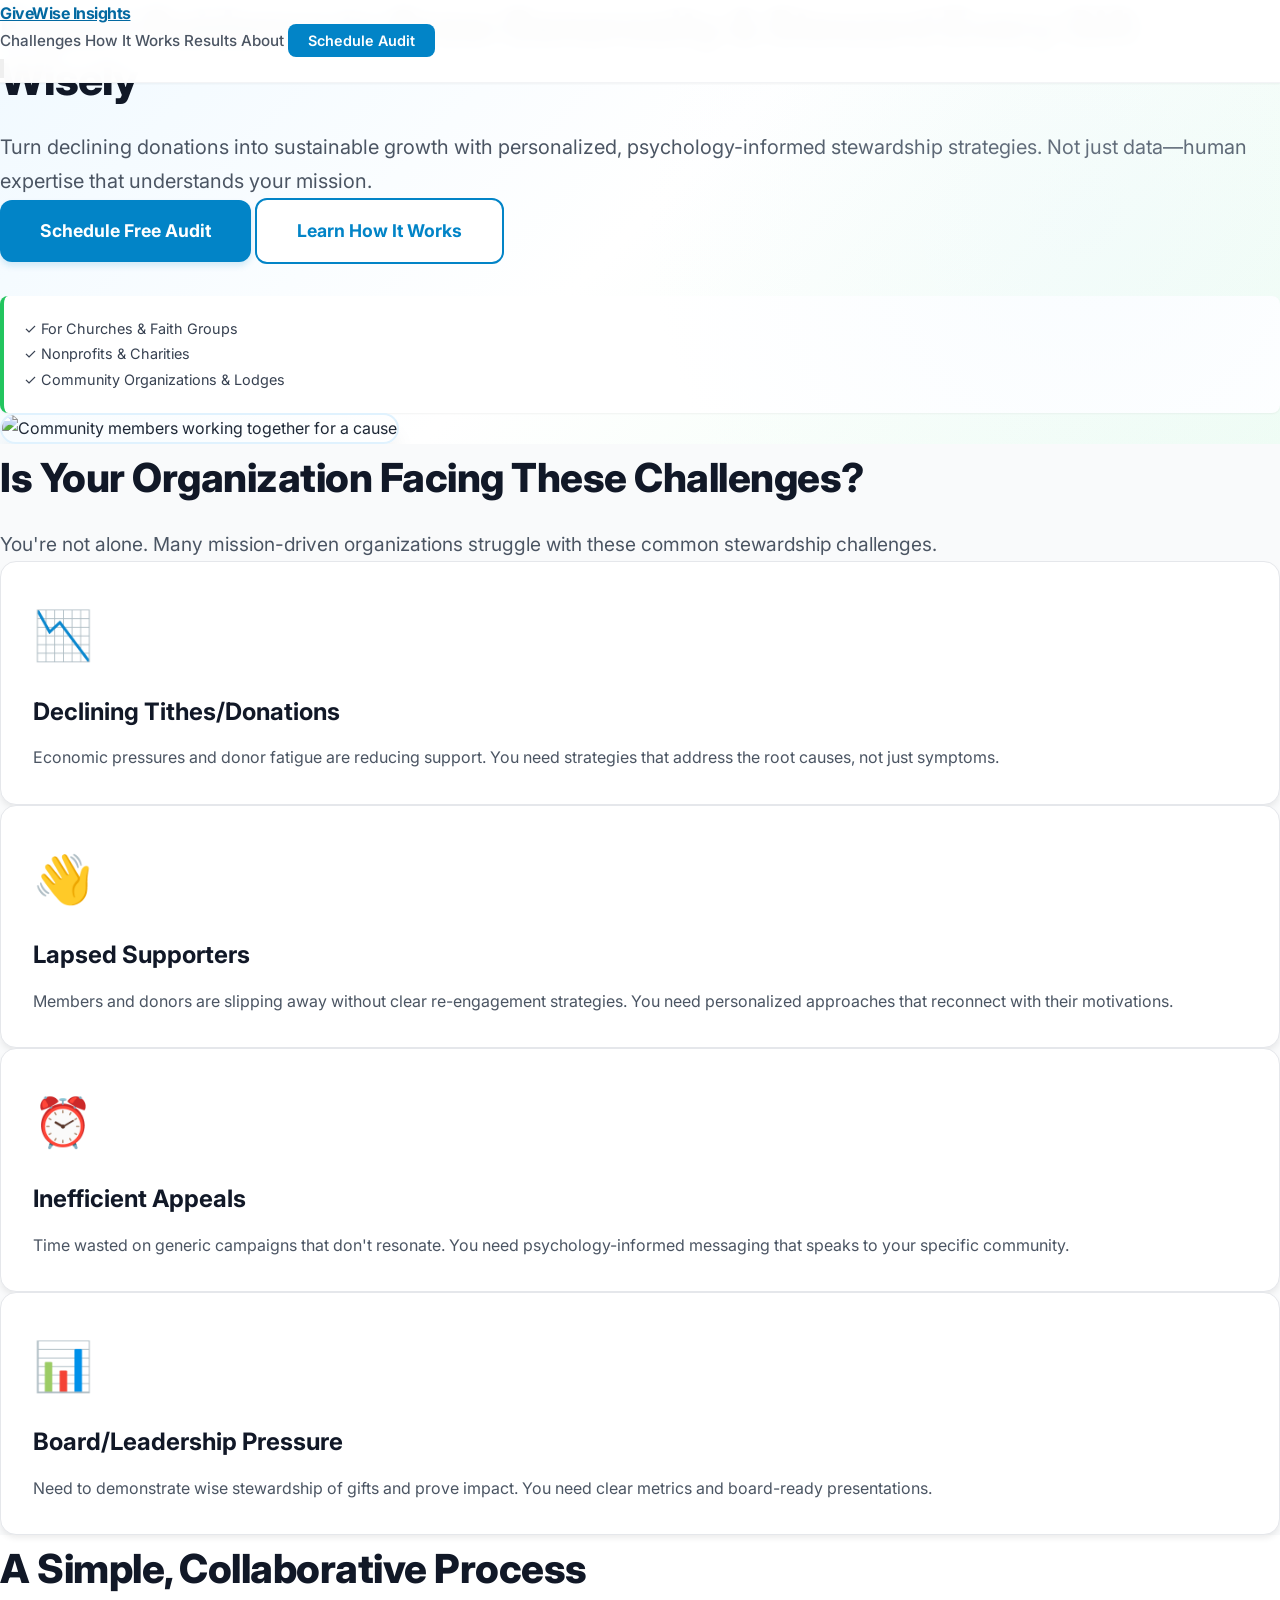
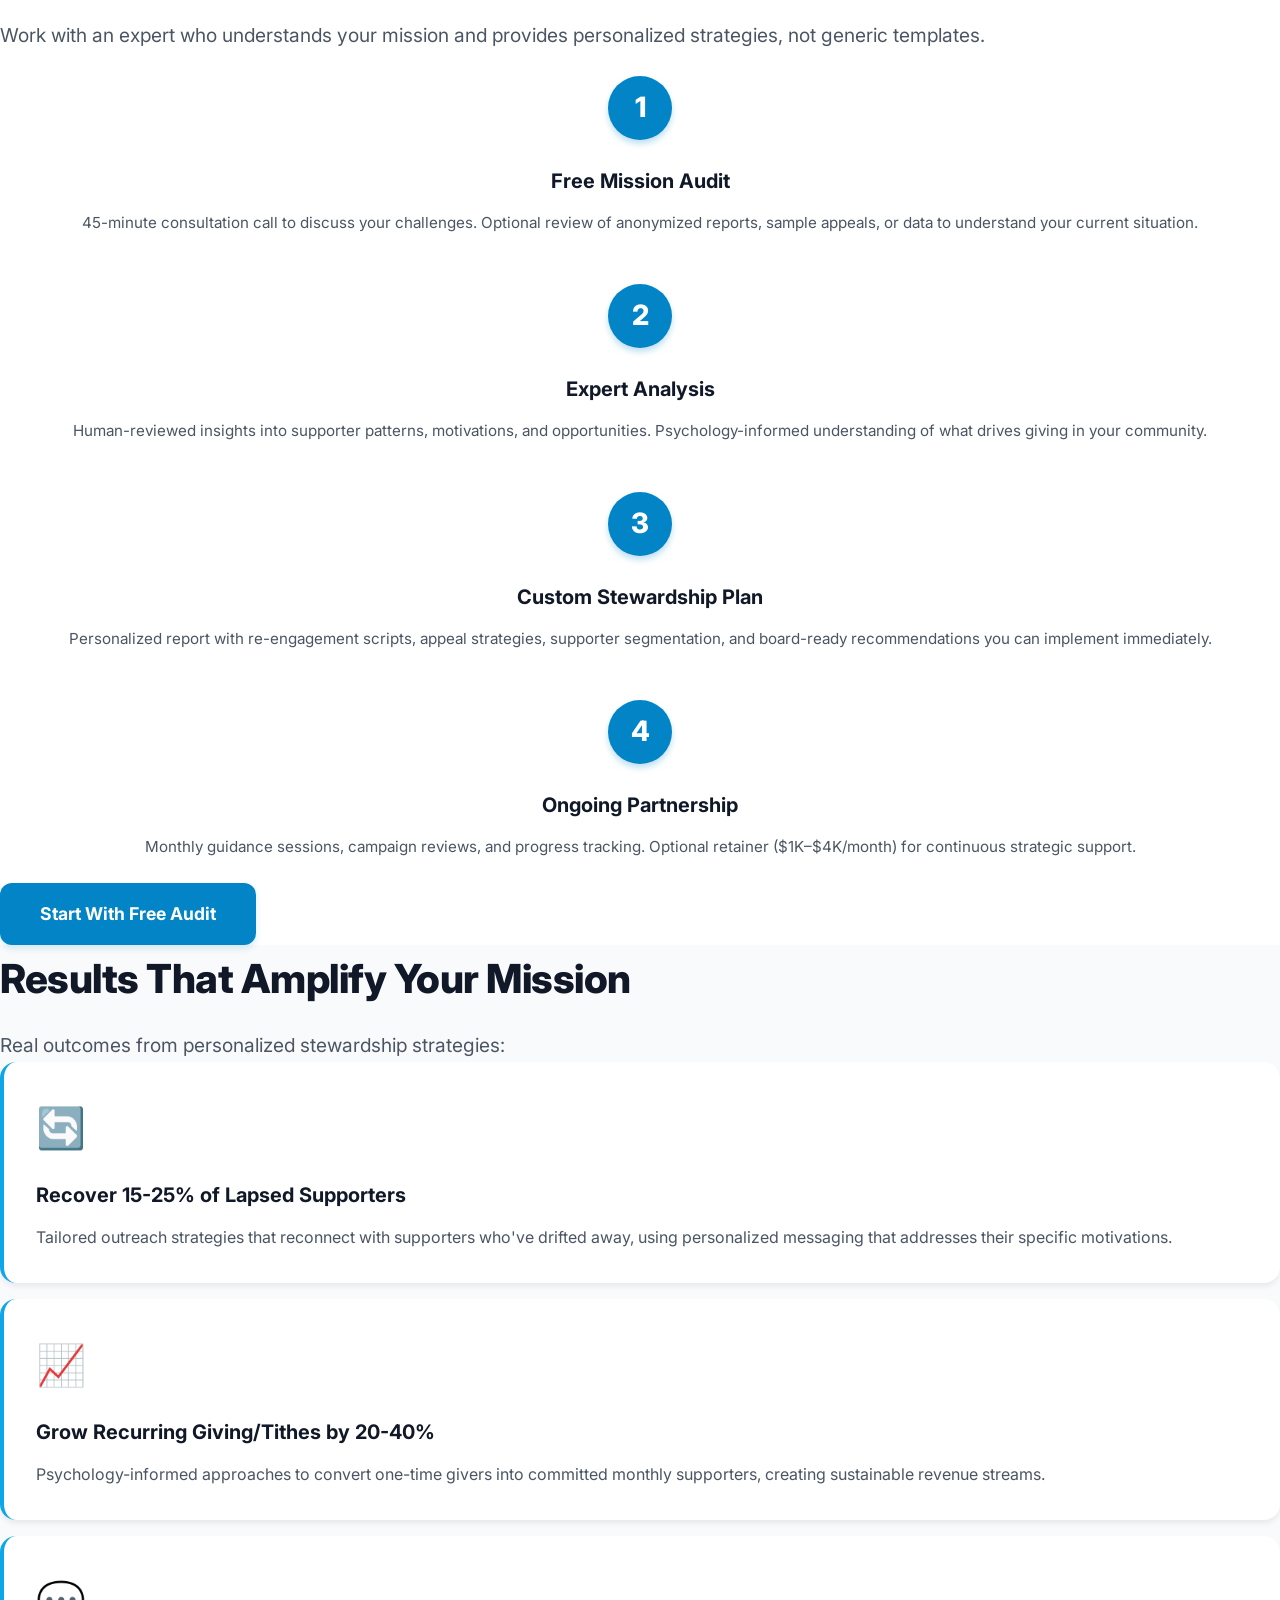
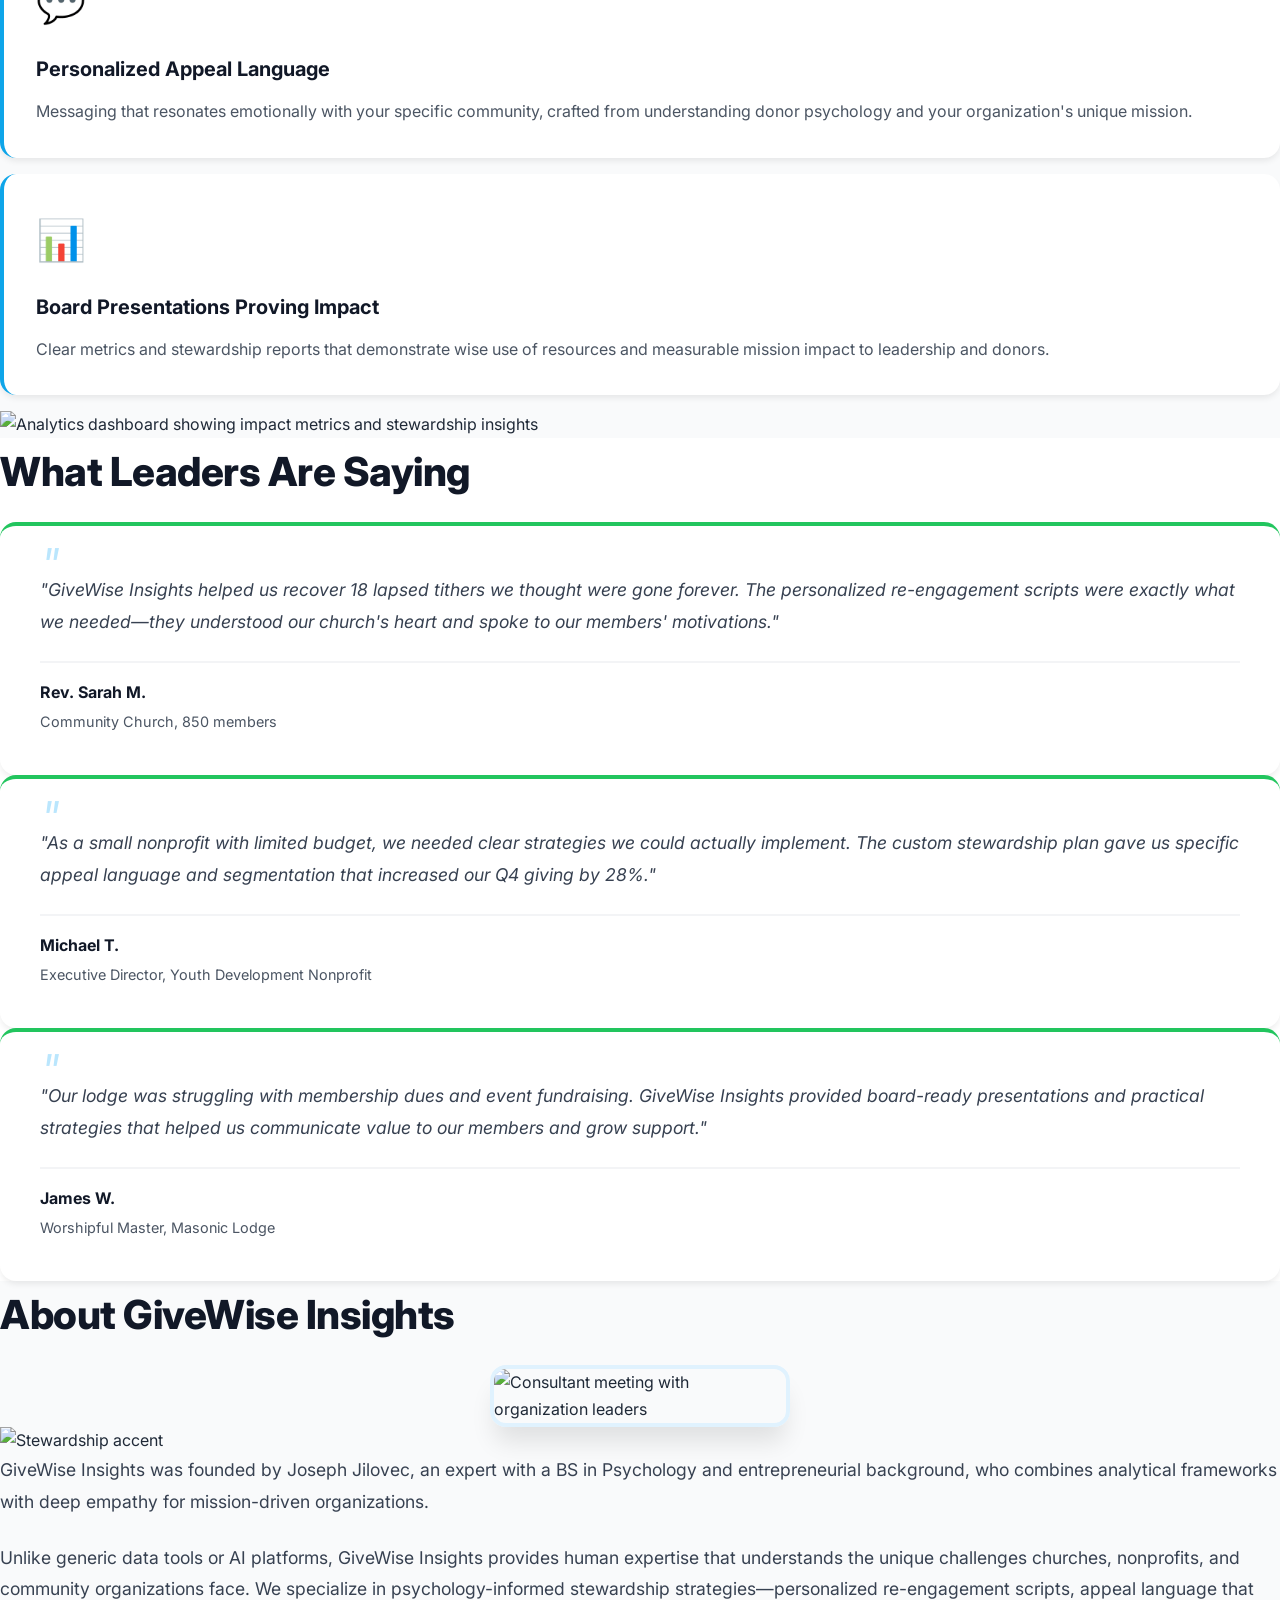
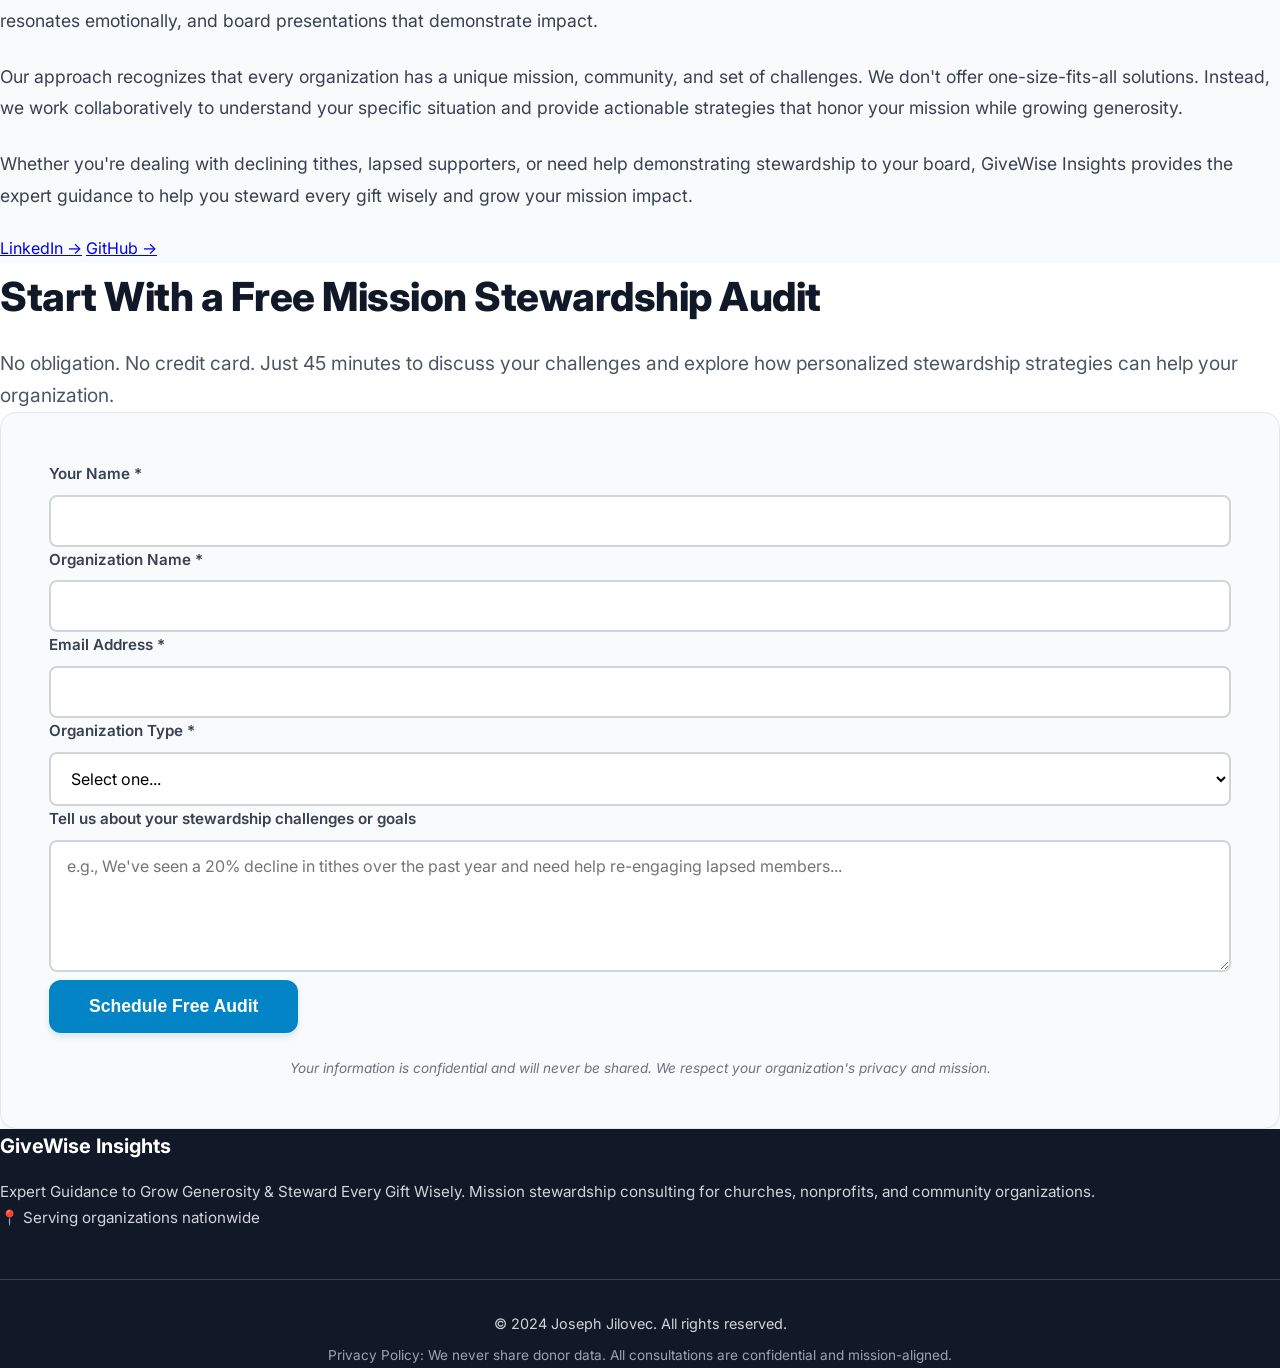
==== commit b588f450: "Make navigation always visible in header, remove Connect section from footer, simplify footer layout" ====
--- a/index.html
+++ b/index.html
@@ -51,15 +51,15 @@
     <header class="header-nav">
         <div class="max-w-7xl mx-auto px-4 sm:px-6 lg:px-8 py-4 flex justify-between items-center">
             <a href="#hero" class="text-2xl font-bold logo-text hover:text-primary-700 transition-colors">GiveWise Insights</a>
-            <nav class="space-x-6 hidden md:flex items-center">
-                <a href="#challenges" class="nav-link">Challenges</a>
-                <a href="#how-it-works" class="nav-link">How It Works</a>
-                <a href="#results" class="nav-link">Results</a>
-                <a href="#about" class="nav-link">About</a>
-                <a href="#contact" class="btn-primary-small">Schedule Audit</a>
+            <nav class="space-x-4 md:space-x-6 flex items-center">
+                <a href="#challenges" class="nav-link text-sm md:text-base">Challenges</a>
+                <a href="#how-it-works" class="nav-link text-sm md:text-base">How It Works</a>
+                <a href="#results" class="nav-link text-sm md:text-base">Results</a>
+                <a href="#about" class="nav-link text-sm md:text-base">About</a>
+                <a href="#contact" class="btn-primary-small text-sm md:text-base">Schedule Audit</a>
             </nav>
-            <!-- Mobile menu button -->
-            <button id="mobile-menu-btn" class="md:hidden text-gray-600 hover:text-primary-600 focus:outline-none" aria-label="Toggle menu">
+            <!-- Mobile menu button (hidden on desktop) -->
+            <button id="mobile-menu-btn" class="md:hidden text-gray-600 hover:text-primary-600 focus:outline-none ml-4" aria-label="Toggle menu">
                 <svg id="menu-icon" class="w-6 h-6" fill="none" stroke="currentColor" viewBox="0 0 24 24">
                     <path stroke-linecap="round" stroke-linejoin="round" stroke-width="2" d="M4 6h16M4 12h16M4 18h16"></path>
                 </svg>
@@ -370,21 +370,10 @@
     <!-- Footer -->
     <footer class="footer">
         <div class="max-w-7xl mx-auto px-4 sm:px-6 lg:px-8 py-12">
-            <div class="grid grid-cols-1 md:grid-cols-2 gap-8">
-                <div>
-                    <h3 class="footer-heading">GiveWise Insights</h3>
-                    <p class="footer-text">Expert Guidance to Grow Generosity & Steward Every Gift Wisely. Mission stewardship consulting for churches, nonprofits, and community organizations.</p>
-                </div>
-                
-                <div>
-                    <h4 class="footer-heading">Connect</h4>
-                    <ul class="footer-links">
-                        <li><a href="https://www.linkedin.com/in/jilovecjoseph/" target="_blank">LinkedIn</a></li>
-                        <li><a href="https://github.com/JosephJilovec" target="_blank">GitHub</a></li>
-                        <li><a href="mailto:realjjemail@gmail.com">Email</a></li>
-                    </ul>
-                    <p class="footer-text mt-4">📍 Serving organizations nationwide</p>
-                </div>
+            <div class="text-center mb-8">
+                <h3 class="footer-heading mb-4">GiveWise Insights</h3>
+                <p class="footer-text max-w-2xl mx-auto">Expert Guidance to Grow Generosity & Steward Every Gift Wisely. Mission stewardship consulting for churches, nonprofits, and community organizations.</p>
+                <p class="footer-text mt-4">📍 Serving organizations nationwide</p>
             </div>
             
             <div class="footer-bottom">
--- a/styles.css
+++ b/styles.css
@@ -111,6 +111,8 @@
     text-decoration: none;
     transition: color 0.3s ease;
     font-size: 0.95rem;
+    white-space: nowrap;
+    display: inline-block;
 }
 
 .nav-link:hover {
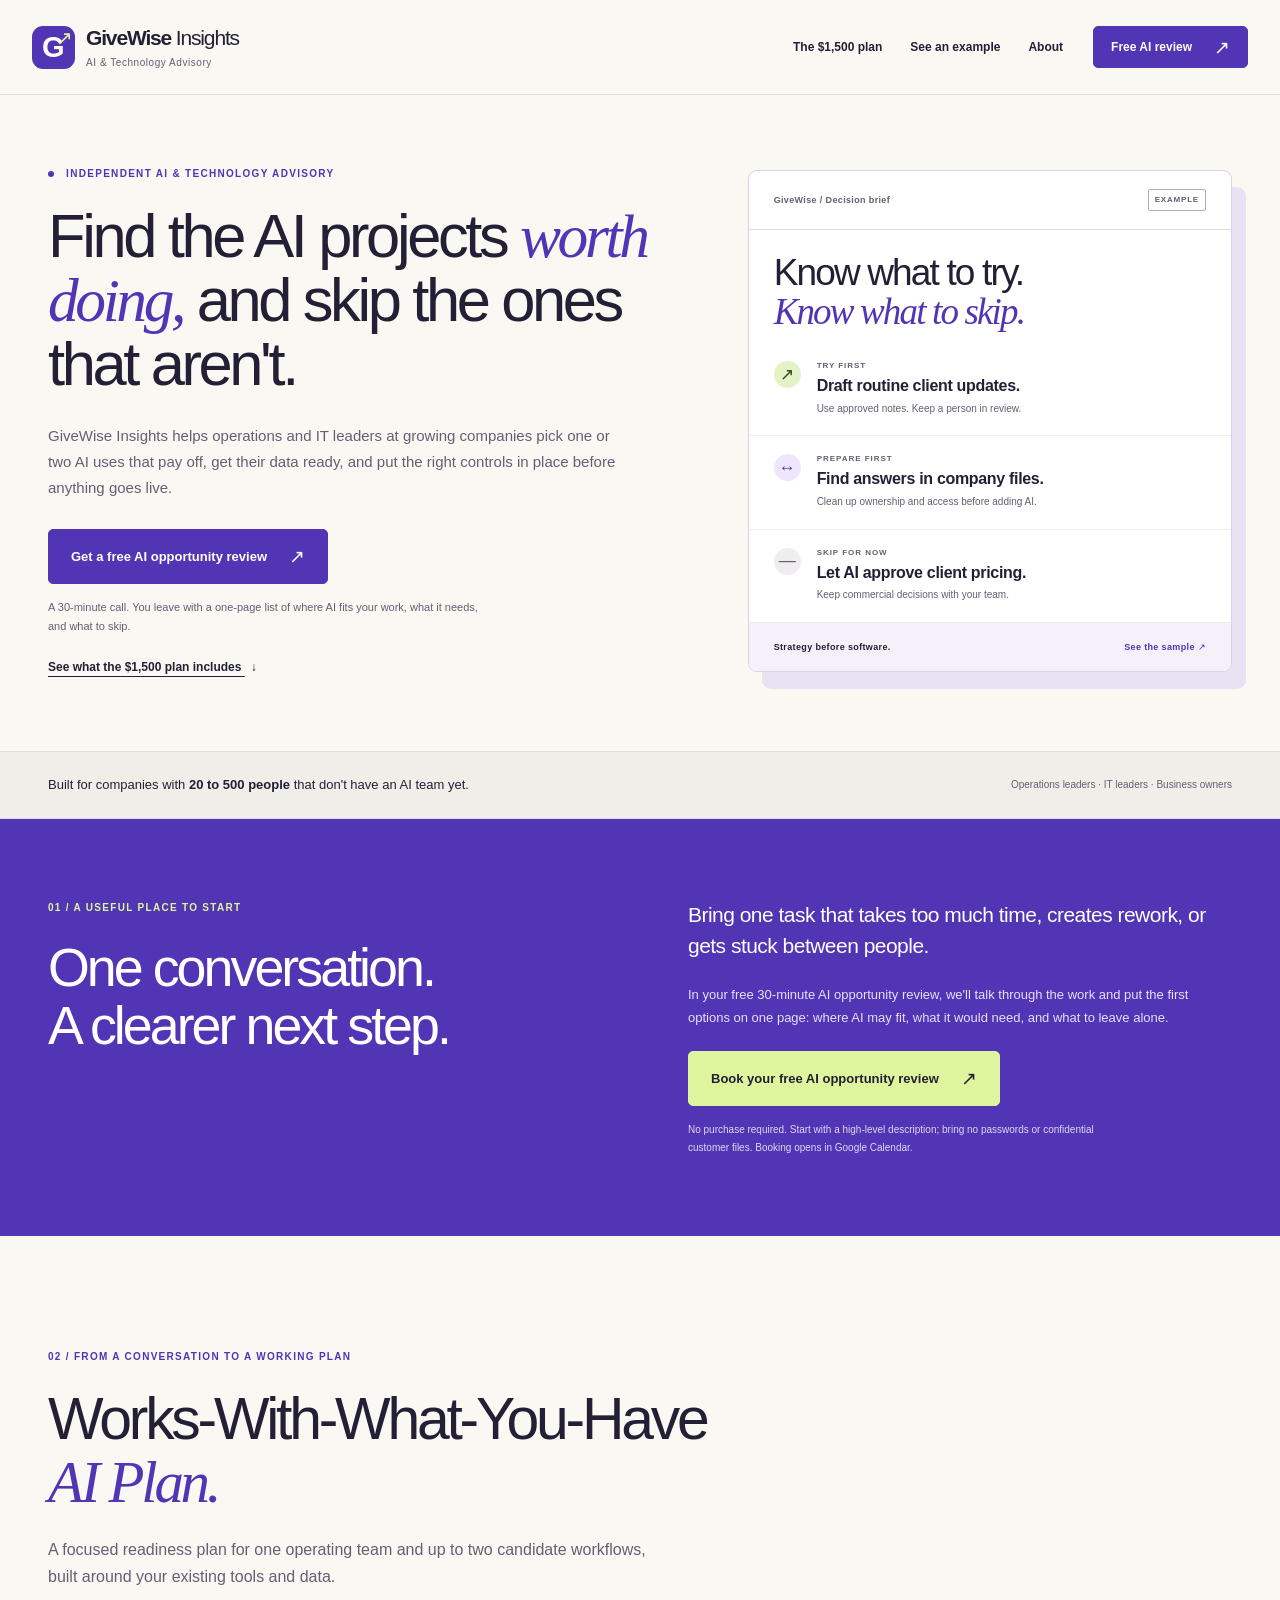
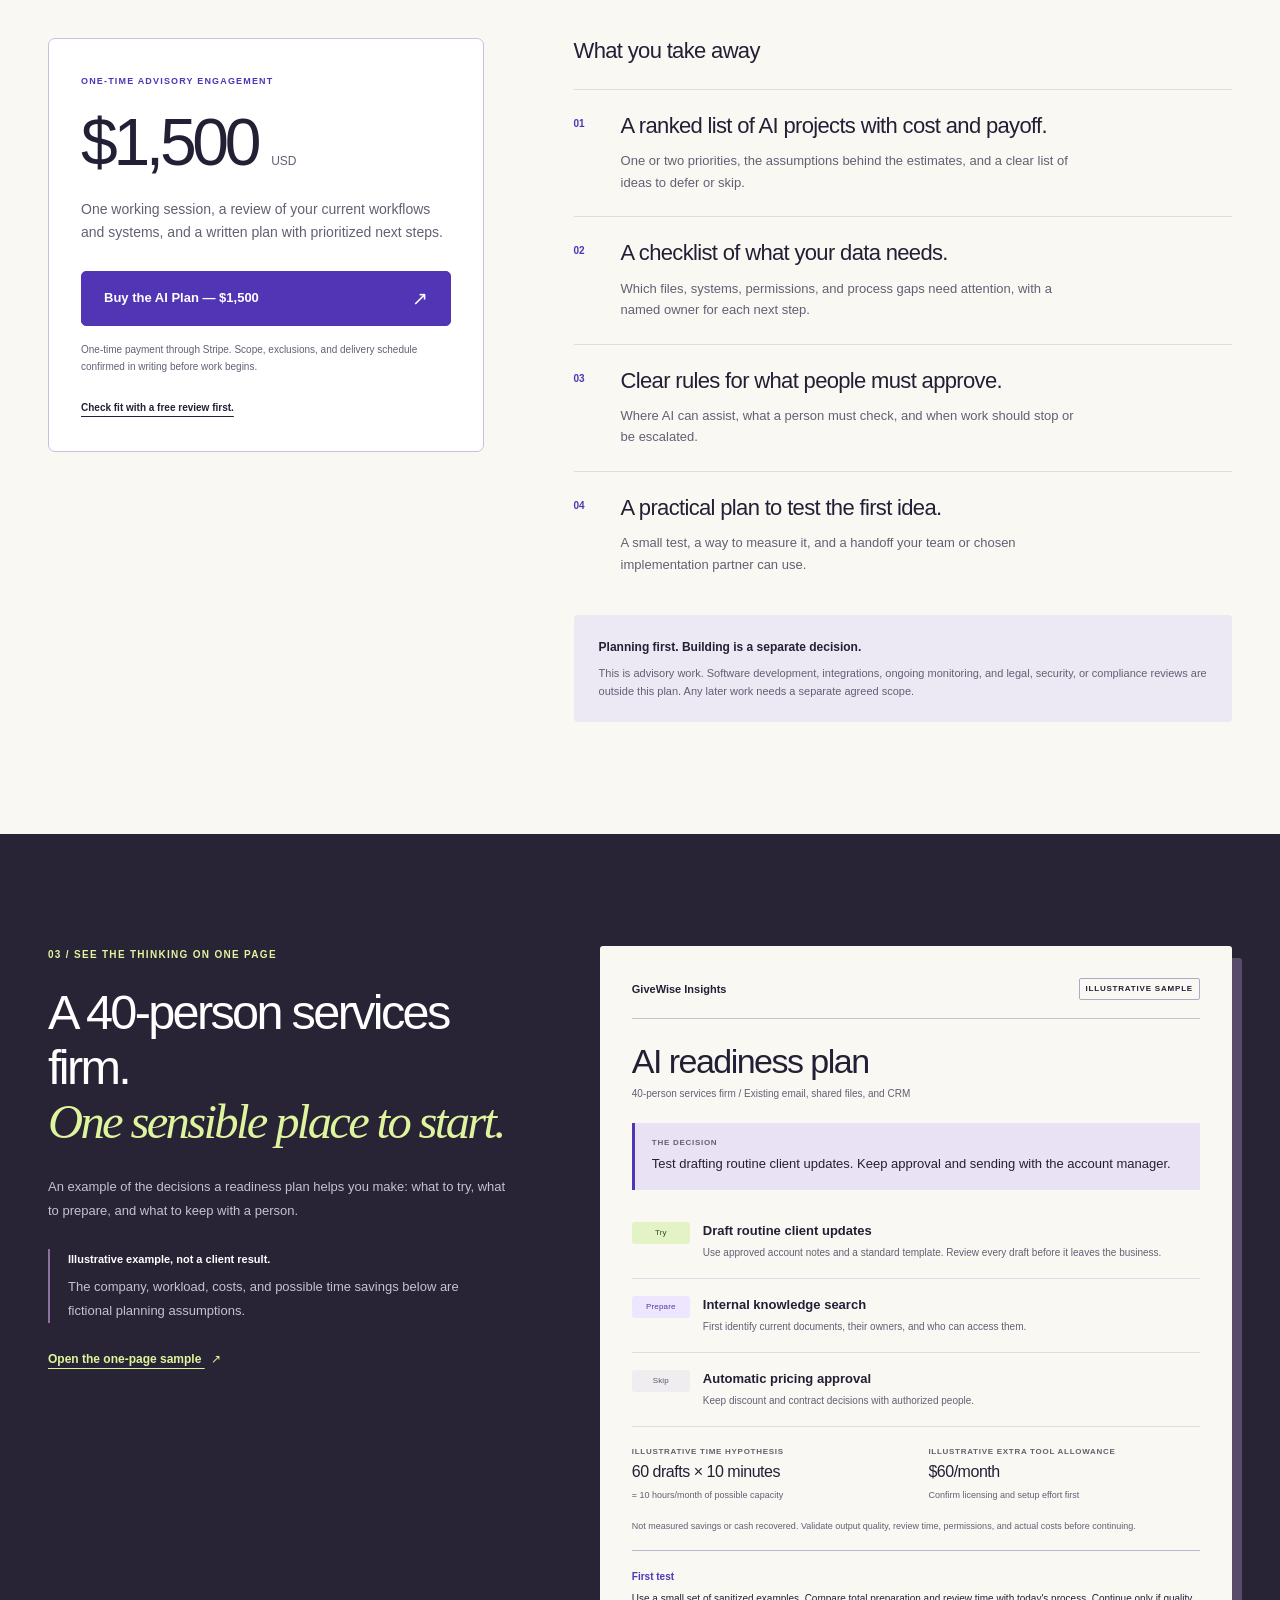
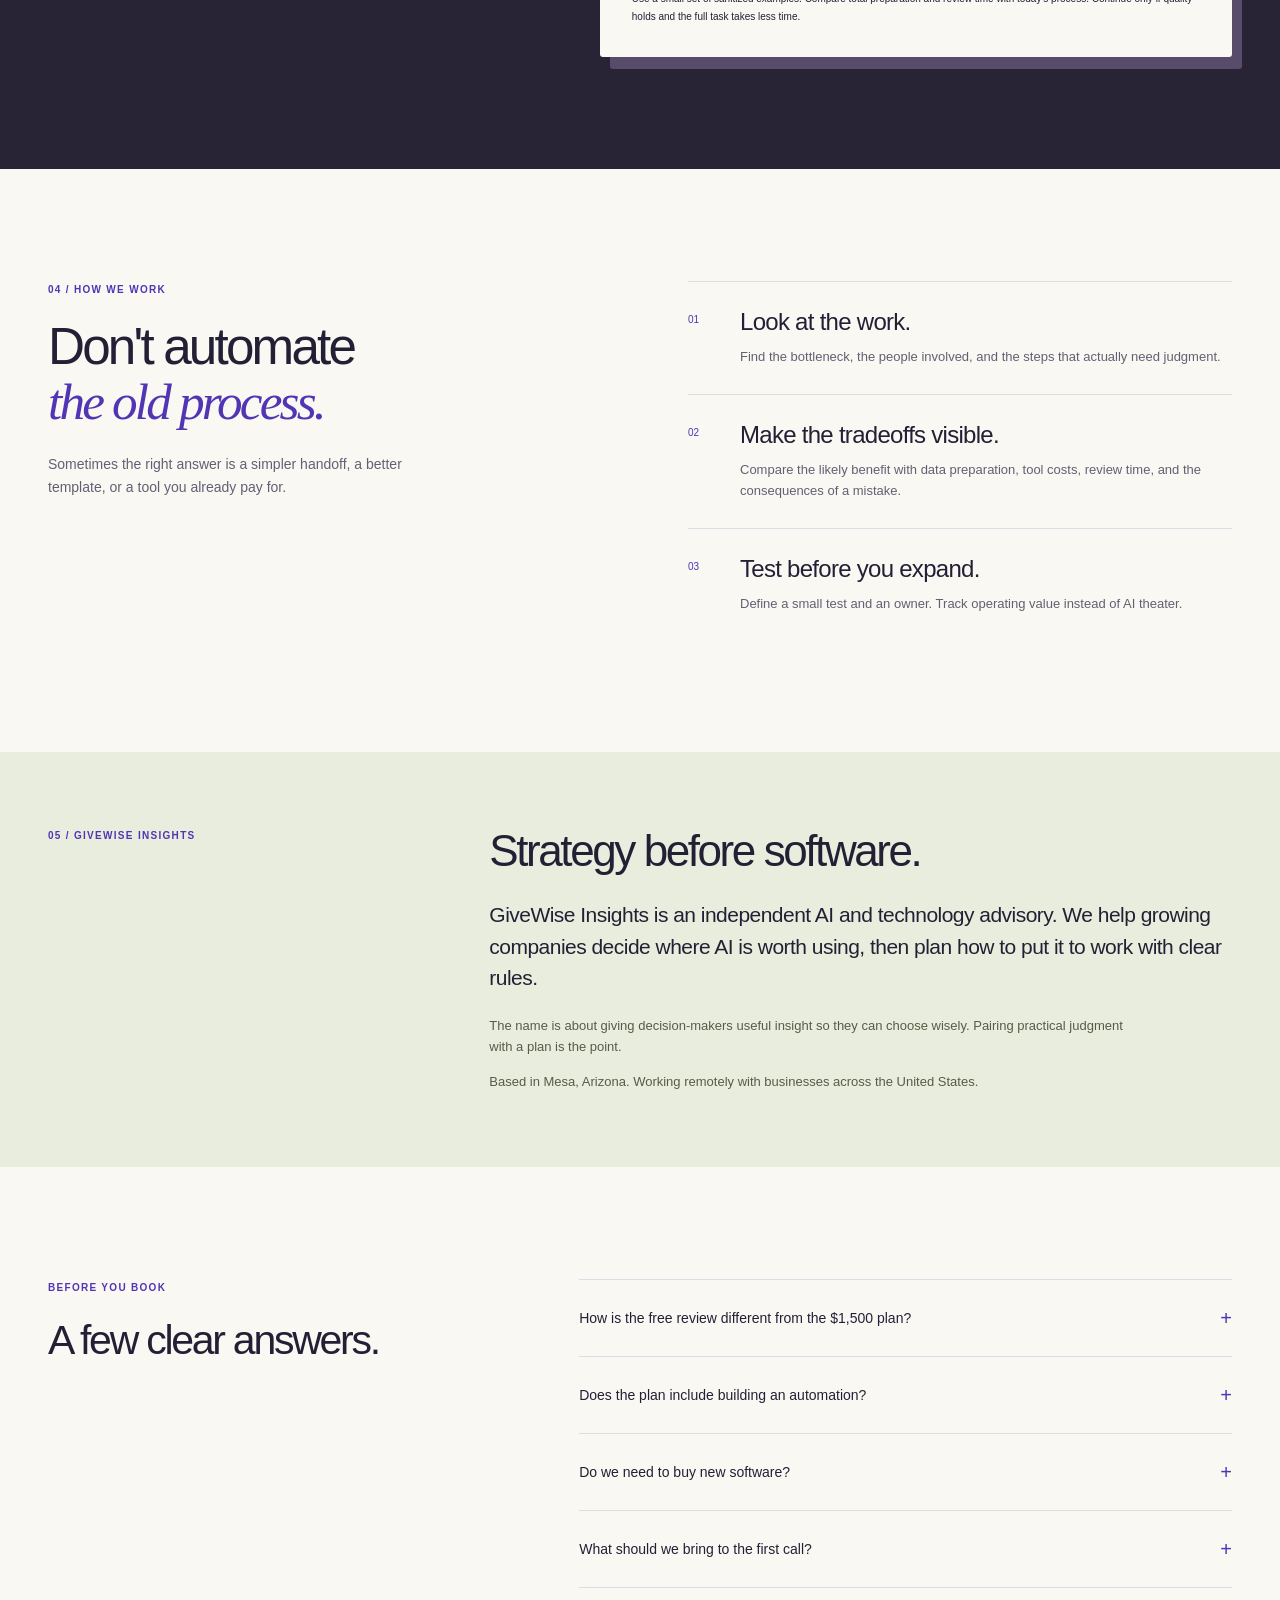
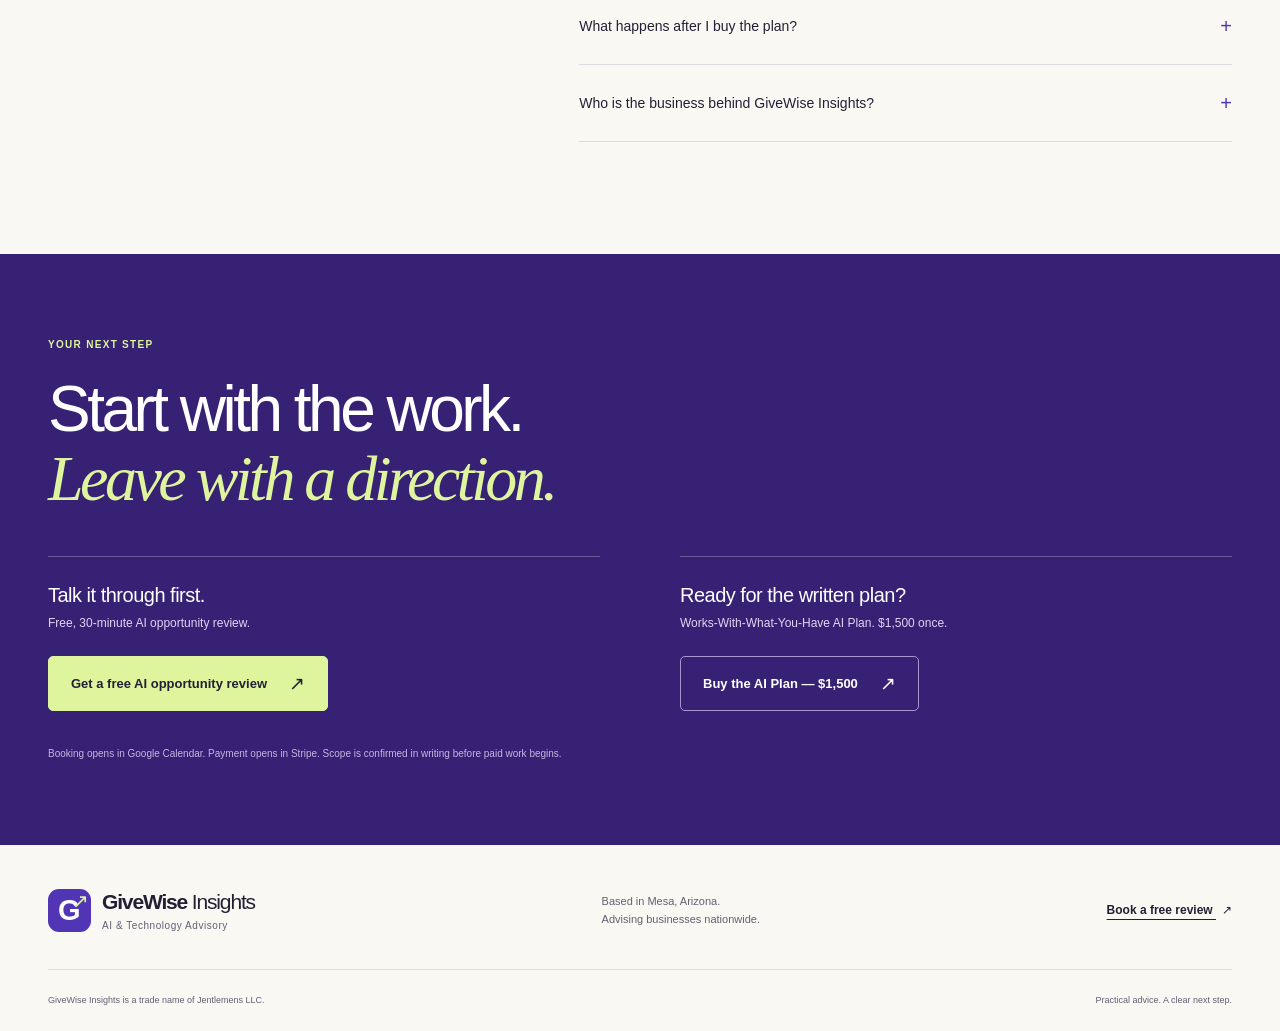
==== commit 5fb80d4b: "Rebuild GiveWise Insights around the $1,500 AI readiness plan" ====
--- a/index.html
+++ b/index.html
@@ -1,389 +1,81 @@
-<!DOCTYPE html>
+<!doctype html>
 <html lang="en">
 <head>
-    <meta charset="UTF-8">
-    <meta name="viewport" content="width=device-width, initial-scale=1.0">
-    <meta name="description" content="GiveWise Insights provides expert mission stewardship consulting for churches, nonprofits, and faith-based organizations. Psychology-informed fundraising strategy to grow generosity and steward every gift wisely. Free 45-minute audit available.">
-    <meta name="keywords" content="church stewardship consulting, nonprofit fundraising strategy, donor retention for churches, faith-based generosity growth, masonic lodge fundraising help, church fundraising consultant, nonprofit stewardship, donor re-engagement strategy">
-    <meta name="author" content="Joseph Jilovec">
-    
-    <!-- Open Graph Tags for Social Sharing -->
-    <meta property="og:title" content="GiveWise Insights | Stewardship Consulting for Churches & Nonprofits">
-    <meta property="og:description" content="Expert Guidance to Grow Generosity & Steward Every Gift Wisely. Personalized, psychology-informed fundraising strategy for mission-driven organizations.">
-    <meta property="og:type" content="website">
-    <meta property="og:url" content="https://givewiseinsights.github.io">
-    <meta property="og:image" content="https://givewiseinsights.github.io/images/og-image.jpg">
-    
-    <!-- Twitter Card -->
-    <meta name="twitter:card" content="summary_large_image">
-    <meta name="twitter:title" content="GiveWise Insights | Stewardship Consulting">
-    <meta name="twitter:description" content="Expert Guidance to Grow Generosity & Steward Every Gift Wisely">
-    
-    <title>GiveWise Insights | Stewardship Consulting for Churches & Nonprofits</title>
-    
-    <!-- Tailwind CSS CDN -->
-    <script src="https://cdn.tailwindcss.com"></script>
-    
-    <!-- Custom Styles -->
-    <link rel="stylesheet" href="styles.css">
-    
-    <!-- Schema.org Markup -->
-    <script type="application/ld+json">
-    {
-      "@context": "https://schema.org",
-      "@type": "Organization",
-      "name": "GiveWise Insights",
-      "description": "Mission stewardship consulting for churches, nonprofits, faith-based organizations, Masonic lodges, service clubs, schools, and community groups",
-      "founder": {
-        "@type": "Person",
-        "name": "Joseph Jilovec"
-      },
-      "areaServed": "United States",
-      "serviceType": ["Stewardship Consulting", "Fundraising Strategy", "Donor Retention", "Church Stewardship", "Nonprofit Fundraising"],
-      "url": "https://givewiseinsights.github.io",
-      "tagline": "Expert Guidance to Grow Generosity & Steward Every Gift Wisely"
-    }
-    </script>
+  <meta charset="utf-8">
+  <meta name="viewport" content="width=device-width, initial-scale=1">
+  <title>GiveWise Insights | AI &amp; Technology Advisory</title>
+  <meta name="description" content="Practical AI advice for operations and IT leaders at growing companies. Start with a free opportunity review or the $1,500 Works-With-What-You-Have AI Plan.">
+  <meta name="theme-color" content="#5135b5">
+  <link rel="canonical" href="https://givewiseinsights.josephjilovec.com/">
+  <meta property="og:type" content="website">
+  <meta property="og:title" content="GiveWise Insights — Find the AI projects worth doing.">
+  <meta property="og:description" content="Independent AI & Technology Advisory. A free opportunity review and a $1,500 readiness plan built around the tools you already have.">
+  <meta property="og:url" content="https://givewiseinsights.josephjilovec.com/">
+  <link rel="icon" href="favicon.svg" type="image/svg+xml">
+  <link rel="stylesheet" href="styles.css">
+  <script type="application/ld+json">{"@context":"https://schema.org","@type":"ProfessionalService","name":"GiveWise Insights","description":"Independent AI and technology advisory for operations and IT leaders at growing companies.","url":"https://givewiseinsights.josephjilovec.com/","areaServed":{"@type":"Country","name":"United States"},"address":{"@type":"PostalAddress","addressLocality":"Mesa","addressRegion":"AZ","addressCountry":"US"},"parentOrganization":{"@type":"Organization","name":"Jentlemens LLC"},"hasOfferCatalog":{"@type":"OfferCatalog","name":"AI advisory","itemListElement":[{"@type":"Offer","price":"1500","priceCurrency":"USD","url":"https://buy.stripe.com/3cI6oH6R6dddbLN3Ij1Fe0c","itemOffered":{"@type":"Service","name":"Works-With-What-You-Have AI Plan","description":"A one-time advisory working session, workflow and systems review, and written readiness plan. Scope and exclusions confirmed in writing before work begins."}}]}}</script>
 </head>
-<body class="antialiased">
+<body>
+  <a class="skip-link" href="#main">Skip to content</a>
+  <header class="site-header">
+    <div class="header-inner">
+      <a class="brand" href="#top" aria-label="GiveWise Insights home"><span class="brand-mark" aria-hidden="true">G<span>↗</span></span><span class="brand-name">GiveWise <span>Insights</span><small>AI &amp; Technology Advisory</small></span></a>
+      <nav aria-label="Main navigation"><a href="#plan">The $1,500 plan</a><a href="#sample">See an example</a><a href="#about">About</a></nav>
+      <a class="button button-small" href="#review">Free AI review <span aria-hidden="true">↗</span></a>
+    </div>
+  </header>
+  <main id="main">
+    <section class="hero wrap" id="top" aria-labelledby="hero-title">
+      <div class="hero-copy">
+        <p class="eyebrow"><span class="status-dot" aria-hidden="true"></span> Independent AI &amp; Technology Advisory</p>
+        <h1 id="hero-title">Find the AI projects <em>worth doing,</em> and skip the ones that aren't.</h1>
+        <p class="hero-description">GiveWise Insights helps operations and IT leaders at growing companies pick one or two AI uses that pay off, get their data ready, and put the right controls in place before anything goes live.</p>
+        <a class="button" href="#review">Get a free AI opportunity review <span aria-hidden="true">↗</span></a>
+        <p class="cta-note">A 30-minute call. You leave with a one-page list of where AI fits your work, what it needs, and what to skip.</p>
+        <a class="text-link" href="#plan">See what the $1,500 plan includes <span aria-hidden="true">↓</span></a>
+      </div>
+      <aside class="decision-board" aria-label="Illustrative AI decision brief">
+        <div class="board-top"><span>GiveWise / Decision brief</span><span class="paper-label">Example</span></div>
+        <p class="board-title">Know what to try.<br><em>Know what to skip.</em></p>
+        <div class="decision-row"><span class="decision-symbol try" aria-hidden="true">↗</span><div><small>Try first</small><h2>Draft routine client updates.</h2><p>Use approved notes. Keep a person in review.</p></div></div>
+        <div class="decision-row"><span class="decision-symbol prepare" aria-hidden="true">↔</span><div><small>Prepare first</small><h2>Find answers in company files.</h2><p>Clean up ownership and access before adding AI.</p></div></div>
+        <div class="decision-row"><span class="decision-symbol skip" aria-hidden="true">—</span><div><small>Skip for now</small><h2>Let AI approve client pricing.</h2><p>Keep commercial decisions with your team.</p></div></div>
+        <div class="board-bottom"><span>Strategy before software.</span><a href="#sample" aria-label="See the full illustrative sample plan">See the sample <span aria-hidden="true">↗</span></a></div>
+      </aside>
+    </section>
+    <div class="audience-band"><div class="wrap"><p>Built for companies with <strong>20 to 500 people</strong> that don't have an AI team yet.</p><span>Operations leaders · IT leaders · Business owners</span></div></div>
 
-    <!-- Header & Navigation - Fixed at Top -->
-    <header class="header-nav">
-        <div class="max-w-7xl mx-auto px-4 sm:px-6 lg:px-8 py-4 flex justify-between items-center">
-            <a href="#hero" class="text-2xl font-bold logo-text hover:text-primary-700 transition-colors">GiveWise Insights</a>
-            <nav class="space-x-4 md:space-x-6 flex items-center">
-                <a href="#challenges" class="nav-link text-sm md:text-base">Challenges</a>
-                <a href="#how-it-works" class="nav-link text-sm md:text-base">How It Works</a>
-                <a href="#results" class="nav-link text-sm md:text-base">Results</a>
-                <a href="#about" class="nav-link text-sm md:text-base">About</a>
-                <a href="#contact" class="btn-primary-small text-sm md:text-base">Schedule Audit</a>
-            </nav>
-            <!-- Mobile menu button (hidden on desktop) -->
-            <button id="mobile-menu-btn" class="md:hidden text-gray-600 hover:text-primary-600 focus:outline-none ml-4" aria-label="Toggle menu">
-                <svg id="menu-icon" class="w-6 h-6" fill="none" stroke="currentColor" viewBox="0 0 24 24">
-                    <path stroke-linecap="round" stroke-linejoin="round" stroke-width="2" d="M4 6h16M4 12h16M4 18h16"></path>
-                </svg>
-                <svg id="close-icon" class="w-6 h-6 hidden" fill="none" stroke="currentColor" viewBox="0 0 24 24">
-                    <path stroke-linecap="round" stroke-linejoin="round" stroke-width="2" d="M6 18L18 6M6 6l12 12"></path>
-                </svg>
-            </button>
-        </div>
-        <!-- Mobile menu -->
-        <div id="mobile-menu" class="hidden md:hidden bg-white border-t border-gray-200">
-            <nav class="flex flex-col px-4 py-4 space-y-3">
-                <a href="#challenges" class="nav-link py-2">Challenges</a>
-                <a href="#how-it-works" class="nav-link py-2">How It Works</a>
-                <a href="#results" class="nav-link py-2">Results</a>
-                <a href="#about" class="nav-link py-2">About</a>
-                <a href="#contact" class="btn-primary-small text-center py-2">Schedule Audit</a>
-            </nav>
-        </div>
-    </header>
-
-    <!-- Hero Section -->
-    <section id="hero" class="hero-section pt-24">
-        <div class="max-w-7xl mx-auto px-4 sm:px-6 lg:px-8 py-20 md:py-32">
-            <div class="grid grid-cols-1 lg:grid-cols-2 gap-12 items-center">
-                <div>
-                    <h1 class="hero-headline">
-                        Expert Guidance to Grow Generosity & <span class="text-primary-600">Steward Every Gift Wisely</span>
-                    </h1>
-                    <p class="hero-subheadline">
-                        Turn declining donations into sustainable growth with personalized, psychology-informed stewardship strategies. Not just data—human expertise that understands your mission.
-                    </p>
-                    <div class="flex flex-col sm:flex-row gap-4 mt-8">
-                        <a href="#contact" class="btn-primary">Schedule Free Audit</a>
-                        <a href="#how-it-works" class="btn-secondary">Learn How It Works</a>
-                    </div>
-                    <p class="trust-badge">
-                        ✓ For Churches & Faith Groups<br>
-                        ✓ Nonprofits & Charities<br>
-                        ✓ Community Organizations & Lodges
-                    </p>
-                </div>
-                <div class="hero-image-placeholder relative">
-                    <img src="https://images.squarespace-cdn.com/content/v1/548999f9e4b0e5cca16e8983/1542073149400-MTLM2CQ94ENLUDDJHFOX/achievement-blur-charity-1493374.jpg?format=1500w" alt="Community members working together for a cause" class="rounded-lg shadow-2xl w-full h-auto">
-                </div>
-            </div>
-        </div>
+    <section class="review-section" id="review" aria-labelledby="review-title">
+      <div class="wrap review-grid">
+        <div><p class="eyebrow light">01 / A useful place to start</p><h2 id="review-title">One conversation.<br>A clearer next step.</h2></div>
+        <div class="review-copy"><p class="large-copy">Bring one task that takes too much time, creates rework, or gets stuck between people.</p><p>In your free 30-minute AI opportunity review, we'll talk through the work and put the first options on one page: where AI may fit, what it would need, and what to leave alone.</p><a class="button button-lime" href="https://calendar.app.google/Wa1YCdLV9LGK1jH98" target="_blank" rel="noopener noreferrer">Book your free AI opportunity review <span aria-hidden="true">↗</span></a><p class="small-note">No purchase required. Start with a high-level description; bring no passwords or confidential customer files. Booking opens in Google Calendar.</p></div>
+      </div>
     </section>
 
-    <!-- Common Challenges Section -->
-    <section id="challenges" class="section-light">
-        <div class="max-w-7xl mx-auto px-4 sm:px-6 lg:px-8 py-16 md:py-20">
-            <div class="text-center max-w-3xl mx-auto mb-12">
-                <h2 class="section-title">Is Your Organization Facing These Challenges?</h2>
-                <p class="section-subtitle">You're not alone. Many mission-driven organizations struggle with these common stewardship challenges.</p>
-            </div>
-            
-            <div class="grid grid-cols-1 md:grid-cols-2 lg:grid-cols-4 gap-8">
-                <div class="pain-card">
-                    <div class="pain-icon">📉</div>
-                    <h3 class="pain-title">Declining Tithes/Donations</h3>
-                    <p class="pain-description">Economic pressures and donor fatigue are reducing support. You need strategies that address the root causes, not just symptoms.</p>
-                </div>
-                
-                <div class="pain-card">
-                    <div class="pain-icon">👋</div>
-                    <h3 class="pain-title">Lapsed Supporters</h3>
-                    <p class="pain-description">Members and donors are slipping away without clear re-engagement strategies. You need personalized approaches that reconnect with their motivations.</p>
-                </div>
-                
-                <div class="pain-card">
-                    <div class="pain-icon">⏰</div>
-                    <h3 class="pain-title">Inefficient Appeals</h3>
-                    <p class="pain-description">Time wasted on generic campaigns that don't resonate. You need psychology-informed messaging that speaks to your specific community.</p>
-                </div>
-                
-                <div class="pain-card">
-                    <div class="pain-icon">📊</div>
-                    <h3 class="pain-title">Board/Leadership Pressure</h3>
-                    <p class="pain-description">Need to demonstrate wise stewardship of gifts and prove impact. You need clear metrics and board-ready presentations.</p>
-                </div>
-            </div>
-        </div>
+    <section class="plan-section wrap section-space" id="plan" aria-labelledby="plan-title">
+      <div class="section-heading"><p class="eyebrow">02 / From a conversation to a working plan</p><h2 id="plan-title">Works-With-What-You-Have<br><em>AI Plan.</em></h2><p>A focused readiness plan for one operating team and up to two candidate workflows, built around your existing tools and data.</p></div>
+      <div class="plan-layout">
+        <aside class="price-card"><p class="eyebrow">One-time advisory engagement</p><p class="price">$1,500 <span>USD</span></p><p>One working session, a review of your current workflows and systems, and a written plan with prioritized next steps.</p><a class="button" href="https://buy.stripe.com/3cI6oH6R6dddbLN3Ij1Fe0c" target="_blank" rel="noopener noreferrer">Buy the AI Plan — $1,500 <span aria-hidden="true">↗</span></a><p class="small-note">One-time payment through Stripe. Scope, exclusions, and delivery schedule confirmed in writing before work begins.</p><a class="text-link" href="#review">Check fit with a free review first.</a></aside>
+        <div class="deliverables"><h3>What you take away</h3><ol class="outcome-list"><li><span>01</span><div><h4>A ranked list of AI projects with cost and payoff.</h4><p>One or two priorities, the assumptions behind the estimates, and a clear list of ideas to defer or skip.</p></div></li><li><span>02</span><div><h4>A checklist of what your data needs.</h4><p>Which files, systems, permissions, and process gaps need attention, with a named owner for each next step.</p></div></li><li><span>03</span><div><h4>Clear rules for what people must approve.</h4><p>Where AI can assist, what a person must check, and when work should stop or be escalated.</p></div></li><li><span>04</span><div><h4>A practical plan to test the first idea.</h4><p>A small test, a way to measure it, and a handoff your team or chosen implementation partner can use.</p></div></li></ol><div class="scope-note"><strong>Planning first. Building is a separate decision.</strong><p>This is advisory work. Software development, integrations, ongoing monitoring, and legal, security, or compliance reviews are outside this plan. Any later work needs a separate agreed scope.</p></div></div>
+      </div>
     </section>
 
-    <!-- How It Works Section -->
-    <section id="how-it-works" class="section-white">
-        <div class="max-w-7xl mx-auto px-4 sm:px-6 lg:px-8 py-16 md:py-20">
-            <div class="text-center max-w-3xl mx-auto mb-16">
-                <h2 class="section-title">A Simple, Collaborative Process</h2>
-                <p class="section-subtitle">Work with an expert who understands your mission and provides personalized strategies, not generic templates.</p>
-            </div>
-            
-            <div class="grid grid-cols-1 md:grid-cols-2 lg:grid-cols-4 gap-8">
-                <div class="process-step">
-                    <div class="process-number">1</div>
-                    <h3 class="process-title">Free Mission Audit</h3>
-                    <p class="process-description">45-minute consultation call to discuss your challenges. Optional review of anonymized reports, sample appeals, or data to understand your current situation.</p>
-                </div>
-                
-                <div class="process-step">
-                    <div class="process-number">2</div>
-                    <h3 class="process-title">Expert Analysis</h3>
-                    <p class="process-description">Human-reviewed insights into supporter patterns, motivations, and opportunities. Psychology-informed understanding of what drives giving in your community.</p>
-                </div>
-                
-                <div class="process-step">
-                    <div class="process-number">3</div>
-                    <h3 class="process-title">Custom Stewardship Plan</h3>
-                    <p class="process-description">Personalized report with re-engagement scripts, appeal strategies, supporter segmentation, and board-ready recommendations you can implement immediately.</p>
-                </div>
-                
-                <div class="process-step">
-                    <div class="process-number">4</div>
-                    <h3 class="process-title">Ongoing Partnership</h3>
-                    <p class="process-description">Monthly guidance sessions, campaign reviews, and progress tracking. Optional retainer ($1K–$4K/month) for continuous strategic support.</p>
-                </div>
-            </div>
-            
-            <div class="text-center mt-12">
-                <a href="#contact" class="btn-primary">Start With Free Audit</a>
-            </div>
-        </div>
+    <section class="sample-section section-space" id="sample" aria-labelledby="sample-title">
+      <div class="wrap sample-grid">
+        <div class="sample-intro"><p class="eyebrow light">03 / See the thinking on one page</p><h2 id="sample-title">A 40-person services firm.<br><em>One sensible place to start.</em></h2><p>An example of the decisions a readiness plan helps you make: what to try, what to prepare, and what to keep with a person.</p><p class="example-disclaimer"><strong>Illustrative example, not a client result.</strong> The company, workload, costs, and possible time savings below are fictional planning assumptions.</p><a class="text-link" href="sample-ai-plan.html" target="_blank" rel="noopener">Open the one-page sample <span aria-hidden="true">↗</span></a></div>
+        <article class="sample-paper" aria-labelledby="paper-title"><div class="paper-heading"><span>GiveWise Insights</span><span class="paper-label">Illustrative sample</span></div><h3 id="paper-title">AI readiness plan</h3><p class="paper-context">40-person services firm / Existing email, shared files, and CRM</p><div class="sample-goal"><small>The decision</small><p>Test drafting routine client updates. Keep approval and sending with the account manager.</p></div><ol class="sample-decisions"><li><span class="tag try">Try</span><div><h4>Draft routine client updates</h4><p>Use approved account notes and a standard template. Review every draft before it leaves the business.</p></div></li><li><span class="tag prepare">Prepare</span><div><h4>Internal knowledge search</h4><p>First identify current documents, their owners, and who can access them.</p></div></li><li><span class="tag skip">Skip</span><div><h4>Automatic pricing approval</h4><p>Keep discount and contract decisions with authorized people.</p></div></li></ol><div class="sample-math"><div><small>Illustrative time hypothesis</small><strong>60 drafts × 10 minutes</strong><span>= 10 hours/month of possible capacity</span></div><div><small>Illustrative extra tool allowance</small><strong>$60/month</strong><span>Confirm licensing and setup effort first</span></div></div><p class="paper-footnote">Not measured savings or cash recovered. Validate output quality, review time, permissions, and actual costs before continuing.</p><div class="paper-next"><strong>First test</strong><p>Use a small set of sanitized examples. Compare total preparation and review time with today's process. Continue only if quality holds and the full task takes less time.</p></div></article>
+      </div>
     </section>
 
-    <!-- Proven Results Section -->
-    <section id="results" class="section-light">
-        <div class="max-w-7xl mx-auto px-4 sm:px-6 lg:px-8 py-16 md:py-20">
-            <div class="grid grid-cols-1 lg:grid-cols-2 gap-12 items-center">
-                <div>
-                    <h2 class="section-title">Results That Amplify Your Mission</h2>
-                    <p class="section-subtitle mb-8">Real outcomes from personalized stewardship strategies:</p>
-                    
-                    <div class="space-y-6">
-                        <div class="benefit-card">
-                            <div class="benefit-icon">🔄</div>
-                            <h3 class="benefit-title">Recover 15-25% of Lapsed Supporters</h3>
-                            <p class="benefit-description">Tailored outreach strategies that reconnect with supporters who've drifted away, using personalized messaging that addresses their specific motivations.</p>
-                        </div>
-                        
-                        <div class="benefit-card">
-                            <div class="benefit-icon">📈</div>
-                            <h3 class="benefit-title">Grow Recurring Giving/Tithes by 20-40%</h3>
-                            <p class="benefit-description">Psychology-informed approaches to convert one-time givers into committed monthly supporters, creating sustainable revenue streams.</p>
-                        </div>
-                        
-                        <div class="benefit-card">
-                            <div class="benefit-icon">💬</div>
-                            <h3 class="benefit-title">Personalized Appeal Language</h3>
-                            <p class="benefit-description">Messaging that resonates emotionally with your specific community, crafted from understanding donor psychology and your organization's unique mission.</p>
-                        </div>
-                        
-                        <div class="benefit-card">
-                            <div class="benefit-icon">📊</div>
-                            <h3 class="benefit-title">Board Presentations Proving Impact</h3>
-                            <p class="benefit-description">Clear metrics and stewardship reports that demonstrate wise use of resources and measurable mission impact to leadership and donors.</p>
-                        </div>
-                    </div>
-                </div>
-                
-                <div class="relative">
-                    <img src="https://ucarecdn.com/dbed52cc-e3c2-4a5a-aaf4-3c991b4b311a/-/format/auto/-/quality/lighter/-/resize/1888x/insightsdashboardhero.png" alt="Analytics dashboard showing impact metrics and stewardship insights" class="rounded-lg shadow-xl w-full h-auto">
-                </div>
-            </div>
-        </div>
-    </section>
+    <section class="method-section wrap section-space" id="method" aria-labelledby="method-title"><div class="section-heading method-heading"><p class="eyebrow">04 / How we work</p><h2 id="method-title">Don't automate<br><em>the old process.</em></h2><p>Sometimes the right answer is a simpler handoff, a better template, or a tool you already pay for.</p></div><ol class="method-list"><li><span>01</span><div><h3>Look at the work.</h3><p>Find the bottleneck, the people involved, and the steps that actually need judgment.</p></div></li><li><span>02</span><div><h3>Make the tradeoffs visible.</h3><p>Compare the likely benefit with data preparation, tool costs, review time, and the consequences of a mistake.</p></div></li><li><span>03</span><div><h3>Test before you expand.</h3><p>Define a small test and an owner. Track operating value instead of AI theater.</p></div></li></ol></section>
 
-    <!-- Client Stories Section -->
-    <section id="testimonials" class="section-white">
-        <div class="max-w-7xl mx-auto px-4 sm:px-6 lg:px-8 py-16 md:py-20">
-            <div class="text-center max-w-3xl mx-auto mb-16">
-                <h2 class="section-title">What Leaders Are Saying</h2>
-            </div>
-            
-            <div class="grid grid-cols-1 md:grid-cols-3 gap-8">
-                <div class="testimonial-card">
-                    <div class="testimonial-quote">"GiveWise Insights helped us recover 18 lapsed tithers we thought were gone forever. The personalized re-engagement scripts were exactly what we needed—they understood our church's heart and spoke to our members' motivations."</div>
-                    <div class="testimonial-author">
-                        <div class="testimonial-name">Rev. Sarah M.</div>
-                        <div class="testimonial-org">Community Church, 850 members</div>
-                    </div>
-                </div>
-                
-                <div class="testimonial-card">
-                    <div class="testimonial-quote">"As a small nonprofit with limited budget, we needed clear strategies we could actually implement. The custom stewardship plan gave us specific appeal language and segmentation that increased our Q4 giving by 28%."</div>
-                    <div class="testimonial-author">
-                        <div class="testimonial-name">Michael T.</div>
-                        <div class="testimonial-org">Executive Director, Youth Development Nonprofit</div>
-                    </div>
-                </div>
-                
-                <div class="testimonial-card">
-                    <div class="testimonial-quote">"Our lodge was struggling with membership dues and event fundraising. GiveWise Insights provided board-ready presentations and practical strategies that helped us communicate value to our members and grow support."</div>
-                    <div class="testimonial-author">
-                        <div class="testimonial-name">James W.</div>
-                        <div class="testimonial-org">Worshipful Master, Masonic Lodge</div>
-                    </div>
-                </div>
-            </div>
-        </div>
-    </section>
+    <section class="about-section" id="about" aria-labelledby="about-title"><div class="wrap about-grid"><p class="eyebrow">05 / GiveWise Insights</p><div><h2 id="about-title">Strategy before software.</h2><p class="large-copy">GiveWise Insights is an independent AI and technology advisory. We help growing companies decide where AI is worth using, then plan how to put it to work with clear rules.</p><p>The name is about giving decision-makers useful insight so they can choose wisely. Pairing practical judgment with a plan is the point.</p><p>Based in Mesa, Arizona. Working remotely with businesses across the United States.</p></div></div></section>
 
-    <!-- About Section -->
-    <section id="about" class="section-light">
-        <div class="max-w-5xl mx-auto px-4 sm:px-6 lg:px-8 py-16 md:py-20">
-            <div class="text-center mb-12">
-                <h2 class="section-title">About GiveWise Insights</h2>
-            </div>
-            
-            <div class="grid grid-cols-1 lg:grid-cols-3 gap-12 items-center">
-                <div class="lg:col-span-1 relative">
-                    <img src="https://sp-ao.shortpixel.ai/client/to_webp,q_glossy,ret_img,w_1200,h_812/https://trepwise.com/wp-content/uploads/2025/09/ZSMITH-2024-01-30-09889-HiRes-1200x812.jpg" alt="Consultant meeting with organization leaders" class="about-image">
-                    <div class="absolute -bottom-4 -right-4 w-24 h-24 opacity-20">
-                        <img src="https://www.vancopayments.com/hs-fs/hubfs/Tithes%20%26%20Offerings%20Wood%20Bin%20-How%20to%20Blog.png?width=940&height=668&name=Tithes%20%26%20Offerings%20Wood%20Bin%20-How%20to%20Blog.png" alt="Stewardship accent" class="w-full h-full object-cover rounded-lg">
-                    </div>
-                </div>
-                
-                <div class="lg:col-span-2">
-                    <div class="about-content">
-                        <p class="about-text">GiveWise Insights was founded by Joseph Jilovec, an expert with a BS in Psychology and entrepreneurial background, who combines analytical frameworks with deep empathy for mission-driven organizations.</p>
-                        
-                        <p class="about-text">Unlike generic data tools or AI platforms, GiveWise Insights provides human expertise that understands the unique challenges churches, nonprofits, and community organizations face. We specialize in psychology-informed stewardship strategies—personalized re-engagement scripts, appeal language that resonates emotionally, and board presentations that demonstrate impact.</p>
-                        
-                        <p class="about-text">Our approach recognizes that every organization has a unique mission, community, and set of challenges. We don't offer one-size-fits-all solutions. Instead, we work collaboratively to understand your specific situation and provide actionable strategies that honor your mission while growing generosity.</p>
-                        
-                        <p class="about-text">Whether you're dealing with declining tithes, lapsed supporters, or need help demonstrating stewardship to your board, GiveWise Insights provides the expert guidance to help you steward every gift wisely and grow your mission impact.</p>
-                        
-                        <div class="flex gap-4 mt-6">
-                            <a href="https://www.linkedin.com/in/jilovecjoseph/" target="_blank" class="text-primary-600 hover:text-primary-700 font-medium">LinkedIn →</a>
-                            <a href="https://github.com/JosephJilovec" target="_blank" class="text-primary-600 hover:text-primary-700 font-medium">GitHub →</a>
-                        </div>
-                    </div>
-                </div>
-            </div>
-        </div>
-    </section>
+    <section class="faq-section wrap section-space" aria-labelledby="faq-title"><div><p class="eyebrow">Before you book</p><h2 id="faq-title">A few clear answers.</h2></div><div class="faq-list"><details><summary>How is the free review different from the $1,500 plan?<span aria-hidden="true">+</span></summary><p>The free review is a 30-minute conversation and a one-page opportunity list. The paid plan goes deeper into your workflows and systems, compares costs and benefits, identifies preparation work and approval rules, and gives you a written testing and handoff plan.</p></details><details><summary>Does the plan include building an automation?<span aria-hidden="true">+</span></summary><p>No. The $1,500 plan is a one-time advisory engagement. Development, integration, software subscriptions, and ongoing operations are separate. You can take the plan to your own team or an implementation partner.</p></details><details><summary>Do we need to buy new software?<span aria-hidden="true">+</span></summary><p>We start with the tools and data you already have. If an additional tool is worth considering, the plan identifies its cost and what it would need to do. Choosing not to add AI is a valid outcome.</p></details><details><summary>What should we bring to the first call?<span aria-hidden="true">+</span></summary><p>One recurring task, the tools you use, who owns it, and a rough sense of the time it takes. A high-level description is enough for the free review. Any later access or document sharing is agreed separately; don't put credentials or confidential customer information in the booking form.</p></details><details><summary>What happens after I buy the plan?<span aria-hidden="true">+</span></summary><p>You'll receive an email within one business day to arrange the working session. The scope, exclusions, information needed, and delivery schedule are confirmed in writing before work begins. Start with the free review if you'd like to check fit first.</p></details><details><summary>Who is the business behind GiveWise Insights?<span aria-hidden="true">+</span></summary><p>GiveWise Insights is a trade name of Jentlemens LLC, based in Mesa, Arizona. The service is independent AI and technology advisory for growing companies.</p></details></div></section>
 
-    <!-- CTA/Contact Form Section -->
-    <section id="contact" class="section-white">
-        <div class="max-w-4xl mx-auto px-4 sm:px-6 lg:px-8 py-16 md:py-20">
-            <div class="text-center mb-12">
-                <h2 class="section-title">Start With a Free Mission Stewardship Audit</h2>
-                <p class="section-subtitle">No obligation. No credit card. Just 45 minutes to discuss your challenges and explore how personalized stewardship strategies can help your organization.</p>
-            </div>
-            
-            <form id="contact-form" class="contact-form" action="https://formsubmit.co/ajax/realjjemail@gmail.com" method="POST">
-                <!-- FormSubmit Configuration -->
-                <input type="hidden" name="_subject" value="New GiveWise Insights Inquiry">
-                <input type="hidden" name="_captcha" value="false">
-                <input type="hidden" name="_template" value="table">
-                
-                <div class="grid grid-cols-1 md:grid-cols-2 gap-6">
-                    <div>
-                        <label for="name" class="form-label">Your Name *</label>
-                        <input type="text" id="name" name="name" required class="form-input">
-                    </div>
-                    
-                    <div>
-                        <label for="organization" class="form-label">Organization Name *</label>
-                        <input type="text" id="organization" name="organization" required class="form-input">
-                    </div>
-                </div>
-                
-                <div class="grid grid-cols-1 md:grid-cols-2 gap-6 mt-6">
-                    <div>
-                        <label for="email" class="form-label">Email Address *</label>
-                        <input type="email" id="email" name="email" required class="form-input">
-                    </div>
-                    
-                    <div>
-                        <label for="org-type" class="form-label">Organization Type *</label>
-                        <select id="org-type" name="org-type" required class="form-input">
-                            <option value="">Select one...</option>
-                            <option value="church">Church / Religious Organization</option>
-                            <option value="nonprofit">Nonprofit / Charity</option>
-                            <option value="lodge">Masonic Lodge</option>
-                            <option value="service-club">Service Club (Rotary, Lions, etc.)</option>
-                            <option value="school">School (PTA, Boosters, etc.)</option>
-                            <option value="community">Community Organization</option>
-                            <option value="other">Other</option>
-                        </select>
-                    </div>
-                </div>
-                
-                <div class="mt-6">
-                    <label for="message" class="form-label">Tell us about your stewardship challenges or goals</label>
-                    <textarea id="message" name="message" rows="5" class="form-input" placeholder="e.g., We've seen a 20% decline in tithes over the past year and need help re-engaging lapsed members..."></textarea>
-                </div>
-                
-                <div class="mt-8 text-center">
-                    <button type="submit" id="submit-btn" class="btn-primary">Schedule Free Audit</button>
-                    
-                    <p id="form-loading" class="form-message hidden">
-                        <svg class="animate-spin inline-block h-5 w-5 text-primary-600 mr-2" xmlns="http://www.w3.org/2000/svg" fill="none" viewBox="0 0 24 24">
-                            <circle class="opacity-25" cx="12" cy="12" r="10" stroke="currentColor" stroke-width="4"></circle>
-                            <path class="opacity-75" fill="currentColor" d="M4 12a8 8 0 018-8V0C5.373 0 0 5.373 0 12h4zm2 5.291A7.962 7.962 0 014 12H0c0 3.042 1.135 5.824 3 7.938l3-2.647z"></path>
-                        </svg>
-                        Sending...
-                    </p>
-                    <p id="form-success" class="form-message hidden text-green-600">Thank you! I'll be in touch within 24 hours to schedule your free 45-minute Mission Stewardship Audit.</p>
-                    <p id="form-error" class="form-message hidden text-red-600">There was an error submitting the form. Please email me directly at: realjjemail@gmail.com</p>
-                </div>
-                
-                <p class="form-privacy">Your information is confidential and will never be shared. We respect your organization's privacy and mission.</p>
-            </form>
-        </div>
-    </section>
-
-    <!-- Footer -->
-    <footer class="footer">
-        <div class="max-w-7xl mx-auto px-4 sm:px-6 lg:px-8 py-12">
-            <div class="text-center mb-8">
-                <h3 class="footer-heading mb-4">GiveWise Insights</h3>
-                <p class="footer-text max-w-2xl mx-auto">Expert Guidance to Grow Generosity & Steward Every Gift Wisely. Mission stewardship consulting for churches, nonprofits, and community organizations.</p>
-                <p class="footer-text mt-4">📍 Serving organizations nationwide</p>
-            </div>
-            
-            <div class="footer-bottom">
-                <p>&copy; 2024 Joseph Jilovec. All rights reserved.</p>
-                <p class="footer-privacy">Privacy Policy: We never share donor data. All consultations are confidential and mission-aligned.</p>
-            </div>
-        </div>
-    </footer>
-
-    <!-- JavaScript -->
-    <script src="script.js"></script>
+    <section class="contact-section" id="contact" aria-labelledby="contact-title"><div class="wrap"><p class="eyebrow light">Your next step</p><h2 id="contact-title">Start with the work.<br><em>Leave with a direction.</em></h2><div class="contact-options"><div><h3>Talk it through first.</h3><p>Free, 30-minute AI opportunity review.</p><a class="button button-lime" href="https://calendar.app.google/Wa1YCdLV9LGK1jH98" target="_blank" rel="noopener noreferrer">Get a free AI opportunity review <span aria-hidden="true">↗</span></a></div><div><h3>Ready for the written plan?</h3><p>Works-With-What-You-Have AI Plan. $1,500 once.</p><a class="button button-outline" href="https://buy.stripe.com/3cI6oH6R6dddbLN3Ij1Fe0c" target="_blank" rel="noopener noreferrer">Buy the AI Plan — $1,500 <span aria-hidden="true">↗</span></a></div></div><p class="small-note">Booking opens in Google Calendar. Payment opens in Stripe. Scope is confirmed in writing before paid work begins.</p></div></section>
+  </main>
+  <footer class="site-footer"><div class="wrap footer-top"><a class="brand" href="#top"><span class="brand-mark" aria-hidden="true">G<span>↗</span></span><span class="brand-name">GiveWise <span>Insights</span><small>AI &amp; Technology Advisory</small></span></a><p>Based in Mesa, Arizona.<br>Advising businesses nationwide.</p><a class="text-link" href="#review">Book a free review <span aria-hidden="true">↗</span></a></div><div class="wrap footer-bottom"><p>GiveWise Insights is a trade name of Jentlemens LLC.</p><p>Practical advice. A clear next step.</p></div></footer>
+  <script src="script.js" defer></script>
 </body>
 </html>
--- a/styles.css
+++ b/styles.css
@@ -1,578 +1,10 @@
-/* ============================================
-   GIVEWISE INSIGHTS - CUSTOM STYLES
-   Trustworthy, calm, mission-aligned design
-   ============================================ */
+:root{--ink:#232035;--muted:#655f73;--purple:#5135b5;--purple-dark:#372175;--lime:#dff59d;--paper:#f9f8f3;--line:#dedbe5;--white:#fff;--max:1264px;font-family:"Helvetica Neue",Helvetica,Arial,sans-serif;color:var(--ink);background:var(--paper);font-synthesis:none}*{box-sizing:border-box}html{scroll-behavior:smooth;scroll-padding-top:100px}body{margin:0;-webkit-font-smoothing:antialiased}a{color:inherit;text-decoration:none}button{font:inherit}a,button,summary{-webkit-tap-highlight-color:transparent}a:focus-visible,button:focus-visible,summary:focus-visible{outline:3px solid #8f6cef;outline-offset:5px}::selection{background:var(--lime);color:var(--ink)}h1,h2,h3,h4,p{margin-top:0}h1,h2,h3,h4{font-weight:500}h1,h2{letter-spacing:-.055em}h1 em,h2 em,.board-title em{font-family:Georgia,"Times New Roman",serif;font-weight:400}p{line-height:1.65}.wrap{width:min(var(--max),calc(100% - 96px));margin-inline:auto}.section-space{padding-block:112px}.skip-link{position:fixed;top:12px;left:12px;z-index:100;transform:translateY(-160%);padding:12px 18px;background:var(--ink);color:#fff}.skip-link:focus{transform:none}.site-header{position:sticky;top:0;z-index:20;border-bottom:1px solid var(--line);background:rgba(249,248,243,.96);backdrop-filter:blur(16px)}.header-inner{width:min(1440px,calc(100% - 64px));margin:auto;min-height:94px;display:flex;align-items:center;gap:30px}.brand{display:inline-flex;align-items:center;gap:11px;flex-shrink:0}.brand-mark{width:43px;height:43px;position:relative;display:flex;align-items:center;justify-content:center;background:var(--purple);color:var(--white);border-radius:11px;font-size:29px;font-weight:650;letter-spacing:-.08em;padding-right:3px}.brand-mark>span{position:absolute;right:4px;top:0;font-size:20px;color:var(--lime)}.brand-name{font-size:21px;font-weight:650;letter-spacing:-.055em;line-height:1.1}.brand-name>span{font-weight:400}.brand-name small{display:block;margin-top:7px;color:var(--muted);font-size:10px;font-weight:500;letter-spacing:.055em}.header-inner nav{margin-left:auto;display:flex;gap:28px;font-size:12px;font-weight:550}.header-inner nav a:hover,.text-link:hover{color:var(--purple)}.button{display:inline-flex;align-items:center;justify-content:center;gap:22px;min-height:54px;max-width:100%;padding:17px 22px;border:1px solid var(--purple);border-radius:5px;background:var(--purple);color:var(--white);font-size:13px;font-weight:600;line-height:1.4;text-align:left;transition:background .18s,transform .18s}.button:hover{background:var(--purple-dark);transform:translateY(-2px)}.button>span{font-size:19px;line-height:1;flex-shrink:0}.button-small{min-height:42px;padding:10px 17px;font-size:12px}.button-lime{background:var(--lime);color:var(--ink);border-color:var(--lime)}.button-lime:hover{background:#ebffc0;color:var(--ink)}.button-outline{background:transparent;color:var(--white);border-color:#a897cf}.button-outline:hover{background:#4a328c}.eyebrow{margin-bottom:22px;font-size:10px;line-height:1.7;font-weight:650;letter-spacing:.13em;text-transform:uppercase;color:var(--purple)}.eyebrow.light{color:var(--lime)}.status-dot{width:6px;height:6px;display:inline-block;vertical-align:middle;margin-right:8px;border-radius:50%;background:var(--purple)}.hero{display:grid;grid-template-columns:1.3fr 1fr;gap:70px;align-items:center;padding-block:70px 74px}.hero h1{font-size:clamp(45px,4.8vw,70px);line-height:1.045;margin-bottom:26px}.hero h1 em{color:var(--purple)}.hero-description{max-width:580px;color:var(--muted);font-size:15px;line-height:1.75;margin-bottom:28px}.cta-note{max-width:430px;font-size:11px;line-height:1.7;color:var(--muted);margin:14px 0 21px}.text-link{display:inline-block;font-size:12px;font-weight:550;text-decoration:underline;text-underline-offset:5px;line-height:1.7}.text-link>span{display:inline-block;margin-left:6px;text-decoration:none}.decision-board{background:#fff;border:1px solid #d8d2e9;border-radius:9px;box-shadow:14px 17px 0 #e8e2f3;overflow:hidden}.board-top,.board-bottom{display:flex;justify-content:space-between;align-items:center;gap:12px;padding:18px 25px;font-size:9px;font-weight:550;letter-spacing:.04em}.board-top{border-bottom:1px solid var(--line);color:var(--muted)}.paper-label{font-size:8px;text-transform:uppercase;letter-spacing:.1em;border:1px solid #b3a8c8;border-radius:2px;padding:4px 6px;line-height:1.5;white-space:nowrap}.board-title{font-size:37px;line-height:1.04;letter-spacing:-.05em;padding:24px 25px 0;margin-bottom:12px}.board-title em{color:var(--purple)}.decision-row{display:grid;grid-template-columns:29px 1fr;gap:14px;padding:18px 25px;border-bottom:1px solid #eeebf2}.decision-symbol{width:27px;height:27px;display:grid;place-items:center;border-radius:50%;font-size:17px}.try{background:#e4f3c6;color:#33481e}.prepare{background:#eee6ff;color:#5135a6}.skip{background:#efedef;color:#60576a}.decision-row small{display:block;font-size:8px;letter-spacing:.12em;text-transform:uppercase;font-weight:650;margin-bottom:6px;color:var(--muted)}.decision-row h2{font-size:16px;letter-spacing:-.02em;margin-bottom:4px;font-weight:550;line-height:1.3}.decision-row p{font-size:10px;color:var(--muted);margin-bottom:0}.board-bottom{padding-block:19px;background:#f4f1fb;font-size:9px}.board-bottom a{color:var(--purple);font-weight:650}.audience-band{border-block:1px solid var(--line);background:#efeee8}.audience-band>.wrap{display:flex;gap:28px;align-items:center;justify-content:space-between;padding-block:22px}.audience-band p{font-size:13px;margin:0}.audience-band strong{font-weight:650}.audience-band span{font-size:10px;color:var(--muted)}.review-section{background:var(--purple);color:#fff;padding-block:80px}.review-grid{display:grid;grid-template-columns:1fr 1fr;gap:96px}.review-section h2{font-size:clamp(40px,4.2vw,61px);line-height:1.08;margin:0}.large-copy{font-size:21px;line-height:1.5;letter-spacing:-.025em}.review-copy>p:not(.large-copy):not(.small-note){font-size:13px;color:#e7e0f8;max-width:510px;line-height:1.8}.review-copy .button{margin-top:9px}.small-note{font-size:10px;line-height:1.75;color:var(--muted);margin:15px 0 0}.review-copy .small-note{color:#e0d8f3;max-width:440px}.section-heading{max-width:890px;margin-bottom:48px}.section-heading h2{font-size:clamp(40px,4.6vw,65px);line-height:1.07;margin-bottom:23px}.section-heading h2 em{color:var(--purple)}.section-heading>p:last-child{font-size:16px;max-width:610px;color:var(--muted);margin-bottom:0}.plan-layout{display:grid;grid-template-columns:.86fr 1.3fr;gap:90px;align-items:start}.price-card{position:sticky;top:120px;border:1px solid #c9bfdd;background:#fff;padding:35px 32px;border-radius:7px}.price-card .eyebrow{font-size:9px;margin-bottom:20px}.price{font-size:66px;letter-spacing:-.065em;line-height:1;margin-bottom:23px}.price>span{font-size:12px;letter-spacing:0;color:var(--muted)}.price-card>p:not(.eyebrow):not(.price):not(.small-note){font-size:14px;color:var(--muted)}.price-card .button{display:flex;margin-top:26px;justify-content:space-between}.price-card .text-link{font-size:10px;margin-top:23px}.deliverables>h3{font-size:22px;margin-bottom:25px;letter-spacing:-.03em}.outcome-list,.method-list,.sample-decisions{list-style:none;padding:0;margin:0}.outcome-list>li{display:grid;grid-template-columns:27px 1fr;gap:20px;padding:23px 0;border-top:1px solid var(--line)}.outcome-list>li>span{font-size:10px;font-weight:600;color:var(--purple);padding-top:5px}.outcome-list h4{font-size:22px;line-height:1.2;letter-spacing:-.03em;margin-bottom:11px}.outcome-list p{font-size:13px;color:var(--muted);margin:0;max-width:465px}.scope-note{background:#ece8f4;padding:22px 25px;margin-top:17px;border-radius:4px}.scope-note strong{font-size:12px;font-weight:600}.scope-note p{font-size:11px;color:var(--muted);margin:9px 0 0}.sample-section{background:#282335;color:#fff}.sample-grid{display:grid;grid-template-columns:.84fr 1.16fr;gap:94px;align-items:start}.sample-intro{position:sticky;top:130px}.sample-intro h2{font-size:clamp(35px,3.8vw,54px);line-height:1.12;margin-bottom:25px}.sample-intro h2 em{color:var(--lime)}.sample-intro>p:not(.eyebrow){color:#c7c0d1;font-size:13px;line-height:1.85}.sample-intro .example-disclaimer{border-left:2px solid #8a749f;padding-left:18px;margin:26px 0}.example-disclaimer strong{display:block;font-weight:550;color:#fff;font-size:11px;margin-bottom:6px}.sample-intro .text-link{color:var(--lime)}.sample-paper{padding:32px;background:var(--paper);color:var(--ink);box-shadow:10px 12px 0 #594c6a;border-radius:3px}.paper-heading{display:flex;justify-content:space-between;align-items:center;gap:12px;padding-bottom:18px;border-bottom:1px solid #c8c2d1;font-size:11px;font-weight:650}.sample-paper h3{font-size:34px;letter-spacing:-.045em;margin:23px 0 5px}.paper-context{font-size:10px;color:var(--muted);margin-bottom:20px}.sample-goal{padding:15px 17px;background:#e9e2f4;border-left:3px solid var(--purple)}.sample-goal small,.sample-math small{display:block;font-size:8px;text-transform:uppercase;letter-spacing:.09em;color:var(--muted);font-weight:650}.sample-goal p{font-size:13px;line-height:1.6;margin:7px 0 0}.sample-decisions{margin-top:15px}.sample-decisions li{display:grid;grid-template-columns:58px 1fr;align-items:start;gap:13px;border-bottom:1px solid var(--line);padding:17px 0}.tag{display:inline-block;text-align:center;font-size:8px;letter-spacing:.02em;padding:5px 6px;border-radius:3px;line-height:1.5}.sample-decisions h4,.sample-decisions h2{font-size:13px;font-weight:600;margin:1px 0 6px}.sample-decisions p{font-size:10px;line-height:1.7;color:var(--muted);margin:0}.sample-math{display:grid;grid-template-columns:1fr 1fr;gap:25px;padding:20px 0 10px}.sample-math strong{display:block;font-size:16px;letter-spacing:-.03em;font-weight:500;margin:7px 0}.sample-math div>span{display:block;font-size:9px;line-height:1.7;color:var(--muted)}.paper-footnote{font-size:9px;line-height:1.7;color:var(--muted);margin:6px 0 16px}.paper-next{padding-top:15px;border-top:1px solid #bdb3cc}.paper-next strong{font-size:10px;font-weight:650;color:var(--purple)}.paper-next p{font-size:10px;line-height:1.75;margin:6px 0 0}.method-section{display:grid;grid-template-columns:1fr 1fr;gap:96px}.method-heading{margin:0}.method-heading h2{font-size:clamp(40px,4vw,57px)}.method-heading>p:last-child{font-size:14px;max-width:390px}.method-list li{padding:26px 0;border-top:1px solid var(--line);display:grid;grid-template-columns:28px 1fr;gap:24px}.method-list li>span{color:var(--purple);font-size:10px;padding-top:6px}.method-list h3{font-size:24px;letter-spacing:-.03em;margin-bottom:10px}.method-list p{font-size:13px;color:var(--muted);margin:0}.about-section{background:#e9eddd;padding-block:75px}.about-grid{display:grid;grid-template-columns:1fr 2fr;gap:70px}.about-section h2{font-size:44px;line-height:1.1;margin-bottom:24px}.about-section .large-copy{max-width:760px}.about-section p:not(.eyebrow):not(.large-copy){font-size:13px;color:#555d47;max-width:640px}.about-section p:last-child{margin-bottom:0}.faq-section{display:grid;grid-template-columns:.8fr 1.2fr;gap:96px}.faq-section h2{font-size:41px;line-height:1.1}.faq-list details{border-top:1px solid var(--line)}.faq-list details:last-child{border-bottom:1px solid var(--line)}.faq-list summary{display:flex;align-items:center;justify-content:space-between;gap:20px;list-style:none;padding:23px 0;font-size:14px;line-height:1.5;cursor:pointer}.faq-list summary::-webkit-details-marker{display:none}.faq-list summary>span{flex-shrink:0;font-size:20px;color:var(--purple)}.faq-list details[open] summary>span{transform:rotate(45deg)}.faq-list details>p{font-size:12px;color:var(--muted);padding:0 30px 25px 0;line-height:1.9;margin:0}.contact-section{padding-block:82px;background:var(--purple-dark);color:#fff}.contact-section h2{font-size:clamp(44px,5vw,68px);line-height:1.08;margin-bottom:43px}.contact-section h2 em{color:var(--lime)}.contact-options{display:grid;grid-template-columns:1fr 1fr;gap:80px}.contact-options>div{border-top:1px solid #ffffff40;padding-top:27px}.contact-options h3{font-size:20px;letter-spacing:-.025em;margin-bottom:7px}.contact-options p{font-size:12px;color:#dfd5f2;margin-bottom:22px}.contact-section .small-note{color:#c4b6df;margin-top:34px}.site-footer{background:var(--paper);padding-top:44px}.footer-top{display:flex;align-items:center;justify-content:space-between;gap:30px;padding-bottom:37px}.footer-top>p{font-size:11px;color:var(--muted);margin:0}.footer-bottom{border-top:1px solid var(--line);display:flex;align-items:center;justify-content:space-between;gap:24px;padding-block:23px}.footer-bottom p{font-size:9px;color:var(--muted);margin:0}.sample-document{background:#e7e3ed;padding:35px 24px}.sample-toolbar{width:min(800px,100%);margin:0 auto 24px;display:flex;justify-content:space-between;align-items:center;gap:20px}.sample-toolbar .button{cursor:pointer}.standalone-paper{width:min(800px,100%);margin:auto;padding:42px 48px;box-shadow:0 12px 50px #28233518}.standalone-paper .sample-decisions p,.standalone-paper .paper-next p{font-size:12px}.standalone-paper .sample-decisions h4,.standalone-paper .sample-decisions h2{font-size:15px}.standalone-paper .sample-math{padding-block:23px}.standalone-disclaimer{font-size:10px;color:var(--muted);margin-top:15px}.sample-document-note{width:min(800px,100%);margin:25px auto 0;font-size:10px;color:var(--muted)}
+@media(min-width:1550px){.hero{padding-block:90px}.hero h1{font-size:72px}.hero-description{font-size:16px}}
+@media(max-width:1100px){.wrap{width:calc(100% - 64px)}.header-inner{gap:22px}.header-inner nav{gap:19px}.hero{gap:43px;grid-template-columns:1.14fr 1fr;padding-top:55px}.hero h1{font-size:clamp(41px,5.1vw,58px)}.hero .eyebrow{font-size:9px}.hero-description{font-size:14px}.decision-row{padding-inline:20px}.board-top,.board-bottom{padding-inline:20px}.board-title{padding-inline:20px;font-size:33px}.plan-layout,.sample-grid{gap:55px}.review-grid,.method-section,.faq-section{gap:65px}.price-card{padding:28px 24px}.audience-band>.wrap{gap:20px}.audience-band span{max-width:220px;line-height:1.7}.sample-paper{padding:26px}}
+@media(max-width:850px){.header-inner{min-height:82px}.header-inner nav{display:none}.header-inner>.button{margin-left:auto}.hero{grid-template-columns:1fr 1fr;gap:30px}.hero h1{font-size:40px}.hero .eyebrow{max-width:250px}.hero-description{font-size:13px}.hero .button{font-size:11px;gap:12px;padding-inline:16px}.board-top{font-size:8px;padding-inline:17px}.board-title{font-size:31px;padding-inline:17px}.decision-row{padding:15px 17px;gap:9px;grid-template-columns:24px 1fr}.decision-symbol{width:23px;height:23px}.decision-row h2{font-size:14px}.decision-row p{font-size:9px}.board-bottom{font-size:8px;padding-inline:17px}.plan-layout{gap:40px;grid-template-columns:.95fr 1.05fr}.outcome-list>li{gap:12px;grid-template-columns:22px 1fr}.outcome-list h4{font-size:19px}.outcome-list p{font-size:12px}.price-card .button{font-size:11px;gap:8px;padding-inline:15px}.price{font-size:56px}.sample-grid{grid-template-columns:1fr;gap:40px}.sample-intro{position:static;max-width:590px}.sample-paper{max-width:660px;width:100%;margin-left:auto}.sample-intro h2{font-size:45px}.sample-intro .example-disclaimer{margin-block:20px}.method-section,.review-grid,.faq-section{gap:45px}.contact-options{gap:40px}.contact-options .button{font-size:11px;gap:12px}.about-grid{grid-template-columns:.6fr 1.4fr;gap:45px}.about-section h2{font-size:38px}.section-space{padding-block:85px}}
+@media(max-width:650px){html{scroll-padding-top:85px}.wrap{width:calc(100% - 40px)}.header-inner{width:calc(100% - 32px);min-height:76px;gap:15px}.brand{gap:8px}.brand-mark{width:34px;height:34px;font-size:25px;border-radius:8px}.brand-mark>span{font-size:15px;right:3px}.brand-name{font-size:17px}.brand-name small{font-size:7px;letter-spacing:.02em;margin-top:5px}.button-small{font-size:10px;padding:9px 12px;gap:8px;min-height:38px}.hero{grid-template-columns:1fr;gap:39px;padding-block:43px 48px}.hero .eyebrow{max-width:none;font-size:8px;letter-spacing:.1em;margin-bottom:20px}.hero h1{font-size:clamp(38px,9.3vw,58px);line-height:1.065;max-width:550px;margin-bottom:23px}.hero-description{font-size:14px;line-height:1.8;margin-bottom:25px}.hero .button{font-size:12px;padding-inline:19px;gap:18px;min-height:54px}.hero .text-link{font-size:11px}.cta-note{max-width:390px;font-size:10px;margin-bottom:20px}.decision-board{max-width:500px;width:calc(100% - 10px);margin:0 auto 8px;box-shadow:9px 10px 0 #e8e2f3}.board-top,.board-bottom{padding-inline:21px;font-size:9px}.board-title{font-size:36px;padding-inline:21px;padding-top:24px}.decision-row{padding:17px 21px;gap:13px;grid-template-columns:27px 1fr}.decision-symbol{width:27px;height:27px}.decision-row h2{font-size:16px}.decision-row p{font-size:10px}.audience-band>.wrap{display:block;padding-block:22px}.audience-band p{font-size:12px}.audience-band span{display:block;max-width:none;margin-top:10px;font-size:9px}.review-section{padding-block:54px}.review-grid,.plan-layout,.method-section,.about-grid,.faq-section{grid-template-columns:1fr;gap:33px}.review-section h2{font-size:42px}.eyebrow{font-size:9px;margin-bottom:18px}.large-copy{font-size:19px}.review-copy .button{font-size:12px;gap:14px}.section-space{padding-block:64px}.section-heading{margin-bottom:31px}.section-heading h2{font-size:40px;line-height:1.08}.section-heading>p:last-child{font-size:14px}.price-card{position:static;padding:27px}.price{font-size:63px}.price-card .button{font-size:12px;padding:17px;gap:14px}.price-card>p:not(.eyebrow):not(.price):not(.small-note){font-size:13px}.deliverables>h3{margin-bottom:17px}.outcome-list h4{font-size:21px}.outcome-list p{font-size:12px}.outcome-list>li{grid-template-columns:22px 1fr;gap:17px}.scope-note{padding:20px}.sample-grid{gap:30px}.sample-intro h2{font-size:39px}.sample-intro>p:not(.eyebrow){font-size:12px}.sample-paper{padding:23px 19px;width:calc(100% - 8px);box-shadow:7px 8px 0 #594c6a;margin-right:8px}.paper-heading{font-size:10px;gap:8px}.paper-label{font-size:7px;padding:4px 5px;letter-spacing:.06em}.sample-paper h3{font-size:29px}.paper-context{font-size:9px}.sample-goal{padding:14px}.sample-goal p{font-size:12px}.sample-decisions li{grid-template-columns:51px 1fr;gap:10px}.sample-decisions h4,.sample-decisions h2{font-size:12px}.sample-decisions p{font-size:10px}.sample-math{gap:18px}.sample-math strong{font-size:14px}.sample-math small{font-size:7px}.sample-math div>span{font-size:8px}.paper-footnote{font-size:8px}.method-heading>p:last-child{font-size:14px}.method-heading h2{font-size:44px}.method-list li{gap:17px}.method-list h3{font-size:23px}.about-section{padding-block:55px}.about-grid{gap:8px}.about-section h2{font-size:37px}.about-section .large-copy{font-size:18px}.faq-section{gap:12px}.faq-section h2{font-size:37px}.faq-list summary{font-size:13px;padding-block:21px}.contact-section{padding-block:58px}.contact-section h2{font-size:44px;margin-bottom:31px}.contact-options{grid-template-columns:1fr;gap:30px}.contact-options>div{padding-top:22px}.contact-options .button{font-size:12px;gap:16px}.contact-section .small-note{font-size:9px;margin-top:27px}.footer-top{flex-wrap:wrap;justify-content:flex-start;gap:25px;padding-bottom:28px}.footer-top>.text-link{margin-right:auto}.footer-top>p{margin-left:auto;font-size:9px}.footer-bottom{display:block;padding-block:22px}.footer-bottom p{font-size:9px}.footer-bottom p+p{margin-top:9px}.sample-document{padding:24px 13px}.sample-toolbar{align-items:flex-start;gap:12px}.sample-toolbar .text-link{font-size:10px}.sample-toolbar .button{font-size:10px;min-height:40px;padding:10px 12px;gap:8px}.standalone-paper{width:100%;margin:0;padding:24px 20px;box-shadow:none}.standalone-paper .sample-decisions p,.standalone-paper .paper-next p{font-size:11px}.standalone-paper .sample-decisions h4,.standalone-paper .sample-decisions h2{font-size:13px}}
+@media(max-width:360px){.brand-name{font-size:15px}.brand-name small{font-size:6px}.header-inner{gap:9px}.brand-mark{width:30px;height:30px;font-size:23px}.button-small{font-size:9px;padding:8px 9px;gap:5px}.hero h1{font-size:36px}.hero .button,.review-copy .button,.contact-options .button{font-size:11px;gap:10px;padding-inline:16px}.section-heading h2{font-size:35px}.review-section h2{font-size:37px}.sample-math{grid-template-columns:1fr;gap:14px}.paper-heading{font-size:9px}.contact-section h2{font-size:39px}.price-card{padding:24px 20px}.price-card .button{font-size:11px}.paper-label{font-size:6px}.footer-top>p{margin:0}.sample-intro h2{font-size:35px}}
+@media(prefers-reduced-motion:reduce){html{scroll-behavior:auto}.button{transition:none}.button:hover{transform:none}}
+@media print{@page{size:A4;margin:13mm}.sample-document{background:#fff;padding:0;color:#111}.sample-toolbar,.sample-document-note{display:none}.standalone-paper{padding:0;max-width:none;width:100%;margin:0;box-shadow:none;border-radius:0}.sample-paper{-webkit-print-color-adjust:exact;print-color-adjust:exact}.standalone-paper h3{margin-top:17px;font-size:29px}.standalone-paper .sample-decisions li{padding-block:12px}.standalone-paper .sample-decisions p,.standalone-paper .paper-next p{font-size:10px}.standalone-paper .sample-decisions h4,.standalone-paper .sample-decisions h2{font-size:12px}.standalone-paper .sample-math{padding-block:15px}.standalone-disclaimer{font-size:9px}.sample-paper,.sample-goal,.sample-decisions li,.sample-math,.paper-next{break-inside:avoid}}
 
-/* Import Professional Font */
-@import url('https://fonts.googleapis.com/css2?family=Inter:wght@300;400;500;600;700;800&display=swap');
-
-/* ============================================
-   CSS CUSTOM PROPERTIES (THEME COLORS)
-   Soft blues, greens, and whites
-   ============================================ */
-:root {
-    /* Primary Colors - Soft Blues (Trust & Calm) */
-    --primary-50: #f0f9ff;
-    --primary-100: #e0f2fe;
-    --primary-200: #bae6fd;
-    --primary-300: #7dd3fc;
-    --primary-400: #38bdf8;
-    --primary-500: #0ea5e9;  /* Main brand blue */
-    --primary-600: #0284c7;
-    --primary-700: #0369a1;
-    --primary-800: #075985;
-    --primary-900: #0c4a6e;
-    
-    /* Accent Colors - Soft Greens (Growth & Stewardship) */
-    --accent-50: #f0fdf4;
-    --accent-100: #dcfce7;
-    --accent-200: #bbf7d0;
-    --accent-300: #86efac;
-    --accent-400: #4ade80;
-    --accent-500: #22c55e;  /* Success/Growth green */
-    --accent-600: #16a34a;
-    --accent-700: #15803d;
-    
-    /* Neutral Grays */
-    --gray-50: #f9fafb;
-    --gray-100: #f3f4f6;
-    --gray-200: #e5e7eb;
-    --gray-300: #d1d5db;
-    --gray-400: #9ca3af;
-    --gray-500: #6b7280;
-    --gray-600: #4b5563;
-    --gray-700: #374151;
-    --gray-800: #1f2937;
-    --gray-900: #111827;
-    
-    /* Typography */
-    --font-sans: 'Inter', -apple-system, BlinkMacSystemFont, 'Segoe UI', Roboto, sans-serif;
-    
-    /* Spacing */
-    --section-padding: 5rem 0;
-    --container-max: 1280px;
-    
-    /* Shadows - Softer for calm feel */
-    --shadow-sm: 0 1px 2px 0 rgba(0, 0, 0, 0.05);
-    --shadow-md: 0 4px 6px -1px rgba(0, 0, 0, 0.08);
-    --shadow-lg: 0 10px 15px -3px rgba(0, 0, 0, 0.08);
-    --shadow-xl: 0 20px 25px -5px rgba(0, 0, 0, 0.1);
-}
-
-/* ============================================
-   BASE STYLES
-   ============================================ */
-* {
-    margin: 0;
-    padding: 0;
-    box-sizing: border-box;
-}
-
-body {
-    font-family: var(--font-sans);
-    color: var(--gray-800);
-    line-height: 1.7;
-    -webkit-font-smoothing: antialiased;
-    -moz-osx-font-smoothing: grayscale;
-    background-color: white;
-    padding-top: 0; /* Fixed header handles spacing */
-}
-
-html {
-    scroll-behavior: smooth;
-}
-
-/* ============================================
-   HEADER & NAVIGATION
-   ============================================ */
-.header-nav {
-    position: fixed !important;
-    top: 0 !important;
-    left: 0 !important;
-    right: 0 !important;
-    z-index: 1000 !important;
-    background: rgba(255, 255, 255, 0.98);
-    backdrop-filter: blur(10px);
-    box-shadow: var(--shadow-sm);
-    border-bottom: 1px solid var(--gray-100);
-    transition: all 0.3s ease;
-    width: 100%;
-}
-
-.logo-text {
-    color: var(--primary-700);
-    font-weight: 700;
-    letter-spacing: -0.5px;
-}
-
-.nav-link {
-    color: var(--gray-600);
-    font-weight: 500;
-    text-decoration: none;
-    transition: color 0.3s ease;
-    font-size: 0.95rem;
-    white-space: nowrap;
-    display: inline-block;
-}
-
-.nav-link:hover {
-    color: var(--primary-600);
-}
-
-.btn-primary-small {
-    background: var(--primary-600);
-    color: white;
-    padding: 0.5rem 1.25rem;
-    border-radius: 0.5rem;
-    font-weight: 600;
-    text-decoration: none;
-    transition: all 0.3s ease;
-    font-size: 0.9rem;
-}
-
-.btn-primary-small:hover {
-    background: var(--primary-700);
-    transform: translateY(-1px);
-    box-shadow: var(--shadow-md);
-}
-
-/* ============================================
-   HERO SECTION
-   ============================================ */
-.hero-section {
-    background: linear-gradient(135deg, var(--primary-50) 0%, white 50%, var(--accent-50) 100%);
-    position: relative;
-    overflow: hidden;
-}
-
-.hero-section::before {
-    content: '';
-    position: absolute;
-    top: -50%;
-    right: -20%;
-    width: 70%;
-    height: 200%;
-    background: radial-gradient(circle, var(--primary-100) 0%, transparent 70%);
-    opacity: 0.2;
-    pointer-events: none;
-}
-
-.hero-headline {
-    font-size: 2.75rem;
-    font-weight: 800;
-    line-height: 1.2;
-    color: var(--gray-900);
-    margin-bottom: 1.5rem;
-    letter-spacing: -1px;
-}
-
-.hero-subheadline {
-    font-size: 1.25rem;
-    color: var(--gray-600);
-    line-height: 1.7;
-    font-weight: 400;
-}
-
-.trust-badge {
-    margin-top: 2rem;
-    padding: 1.25rem;
-    background: white;
-    border-left: 4px solid var(--accent-500);
-    border-radius: 0.5rem;
-    color: var(--gray-700);
-    font-size: 0.9rem;
-    line-height: 1.8;
-    box-shadow: var(--shadow-sm);
-}
-
-.hero-image-placeholder img {
-    width: 100%;
-    height: auto;
-    border-radius: 1rem;
-    box-shadow: var(--shadow-xl);
-    border: 2px solid var(--primary-100);
-}
-
-/* Responsive Hero */
-@media (max-width: 768px) {
-    .hero-headline {
-        font-size: 2rem;
-    }
-    
-    .hero-subheadline {
-        font-size: 1.1rem;
-    }
-}
-
-/* ============================================
-   BUTTONS
-   ============================================ */
-.btn-primary {
-    background: var(--primary-600);
-    color: white;
-    padding: 1rem 2.5rem;
-    border-radius: 0.75rem;
-    font-weight: 700;
-    text-decoration: none;
-    display: inline-block;
-    transition: all 0.3s ease;
-    font-size: 1.1rem;
-    border: none;
-    cursor: pointer;
-    box-shadow: 0 4px 6px rgba(2, 132, 199, 0.15);
-}
-
-.btn-primary:hover {
-    background: var(--primary-700);
-    transform: translateY(-2px);
-    box-shadow: 0 6px 12px rgba(2, 132, 199, 0.2);
-}
-
-.btn-secondary {
-    background: white;
-    color: var(--primary-600);
-    padding: 1rem 2.5rem;
-    border: 2px solid var(--primary-600);
-    border-radius: 0.75rem;
-    font-weight: 700;
-    text-decoration: none;
-    display: inline-block;
-    transition: all 0.3s ease;
-    font-size: 1.1rem;
-}
-
-.btn-secondary:hover {
-    background: var(--primary-50);
-    transform: translateY(-2px);
-}
-
-/* ============================================
-   SECTION STYLES
-   ============================================ */
-.section-light {
-    background: var(--gray-50);
-}
-
-.section-white {
-    background: white;
-}
-
-.section-title {
-    font-size: 2.5rem;
-    font-weight: 800;
-    color: var(--gray-900);
-    margin-bottom: 1rem;
-    letter-spacing: -0.5px;
-}
-
-.section-subtitle {
-    font-size: 1.2rem;
-    color: var(--gray-600);
-    line-height: 1.7;
-}
-
-/* ============================================
-   PAIN POINTS CARDS
-   ============================================ */
-.pain-card {
-    background: white;
-    padding: 2rem;
-    border-radius: 1rem;
-    box-shadow: var(--shadow-md);
-    transition: transform 0.3s ease, box-shadow 0.3s ease;
-    border: 1px solid var(--gray-200);
-}
-
-.pain-card:hover {
-    transform: translateY(-4px);
-    box-shadow: var(--shadow-xl);
-}
-
-.pain-icon {
-    font-size: 3rem;
-    margin-bottom: 1rem;
-}
-
-.pain-title {
-    font-size: 1.5rem;
-    font-weight: 700;
-    color: var(--gray-900);
-    margin-bottom: 0.75rem;
-}
-
-.pain-description {
-    color: var(--gray-600);
-    line-height: 1.7;
-}
-
-/* ============================================
-   PROCESS STEPS
-   ============================================ */
-.process-step {
-    text-align: center;
-    padding: 1.5rem;
-}
-
-.process-number {
-    background: var(--primary-600);
-    color: white;
-    width: 4rem;
-    height: 4rem;
-    border-radius: 50%;
-    display: flex;
-    align-items: center;
-    justify-content: center;
-    font-size: 1.75rem;
-    font-weight: 800;
-    margin: 0 auto 1.5rem;
-    box-shadow: 0 4px 6px rgba(2, 132, 199, 0.25);
-}
-
-.process-title {
-    font-size: 1.25rem;
-    font-weight: 700;
-    color: var(--gray-900);
-    margin-bottom: 0.75rem;
-}
-
-.process-description {
-    color: var(--gray-600);
-    line-height: 1.7;
-    font-size: 0.95rem;
-}
-
-/* ============================================
-   BENEFITS CARDS
-   ============================================ */
-.benefit-card {
-    background: white;
-    padding: 2rem;
-    border-radius: 1rem;
-    box-shadow: var(--shadow-md);
-    transition: all 0.3s ease;
-    border-left: 4px solid var(--primary-500);
-    margin-bottom: 1rem;
-}
-
-.benefit-card:hover {
-    transform: translateY(-4px);
-    box-shadow: var(--shadow-xl);
-    border-left-color: var(--accent-500);
-}
-
-.benefit-icon {
-    font-size: 2.5rem;
-    margin-bottom: 1rem;
-}
-
-.benefit-title {
-    font-size: 1.25rem;
-    font-weight: 700;
-    color: var(--gray-900);
-    margin-bottom: 0.75rem;
-}
-
-.benefit-description {
-    color: var(--gray-600);
-    line-height: 1.7;
-}
-
-/* ============================================
-   TESTIMONIAL CARDS
-   ============================================ */
-.testimonial-card {
-    background: white;
-    padding: 2.5rem;
-    border-radius: 1rem;
-    box-shadow: var(--shadow-md);
-    border-top: 4px solid var(--accent-500);
-    transition: transform 0.3s ease;
-}
-
-.testimonial-card:hover {
-    transform: translateY(-4px);
-    box-shadow: var(--shadow-xl);
-}
-
-.testimonial-quote {
-    font-size: 1.1rem;
-    color: var(--gray-700);
-    line-height: 1.8;
-    margin-bottom: 1.5rem;
-    font-style: italic;
-}
-
-.testimonial-quote::before {
-    content: '"';
-    font-size: 3rem;
-    color: var(--primary-200);
-    line-height: 0;
-    display: block;
-    margin-bottom: 0.5rem;
-}
-
-.testimonial-author {
-    border-top: 2px solid var(--gray-100);
-    padding-top: 1rem;
-}
-
-.testimonial-name {
-    font-weight: 700;
-    color: var(--gray-900);
-    margin-bottom: 0.25rem;
-}
-
-.testimonial-org {
-    color: var(--gray-600);
-    font-size: 0.9rem;
-}
-
-/* ============================================
-   ABOUT SECTION
-   ============================================ */
-.about-image {
-    width: 100%;
-    max-width: 300px;
-    height: auto;
-    border-radius: 1rem;
-    box-shadow: var(--shadow-xl);
-    border: 4px solid var(--primary-100);
-    margin: 0 auto;
-    display: block;
-}
-
-.about-content {
-    display: flex;
-    flex-direction: column;
-    gap: 1.5rem;
-}
-
-.about-text {
-    font-size: 1.1rem;
-    line-height: 1.8;
-    color: var(--gray-700);
-}
-
-/* ============================================
-   CONTACT FORM
-   ============================================ */
-.contact-form {
-    background: var(--gray-50);
-    padding: 3rem;
-    border-radius: 1rem;
-    box-shadow: var(--shadow-lg);
-    border: 1px solid var(--gray-200);
-}
-
-.form-label {
-    display: block;
-    font-weight: 600;
-    color: var(--gray-700);
-    margin-bottom: 0.5rem;
-    font-size: 0.95rem;
-}
-
-.form-input {
-    width: 100%;
-    padding: 0.875rem 1rem;
-    border: 2px solid var(--gray-300);
-    border-radius: 0.5rem;
-    font-size: 1rem;
-    transition: all 0.3s ease;
-    font-family: var(--font-sans);
-    background: white;
-}
-
-.form-input:focus {
-    outline: none;
-    border-color: var(--primary-500);
-    box-shadow: 0 0 0 3px rgba(14, 165, 233, 0.1);
-}
-
-.form-message {
-    margin-top: 1rem;
-    font-size: 0.95rem;
-    font-weight: 500;
-}
-
-.form-privacy {
-    text-align: center;
-    font-size: 0.85rem;
-    color: var(--gray-500);
-    margin-top: 1.5rem;
-    font-style: italic;
-}
-
-/* ============================================
-   FOOTER
-   ============================================ */
-.footer {
-    background: var(--gray-900);
-    color: var(--gray-300);
-}
-
-.footer-heading {
-    font-size: 1.25rem;
-    font-weight: 700;
-    color: white;
-    margin-bottom: 1rem;
-}
-
-.footer-text {
-    line-height: 1.7;
-    font-size: 0.95rem;
-}
-
-.footer-links {
-    list-style: none;
-    padding: 0;
-}
-
-.footer-links li {
-    margin-bottom: 0.75rem;
-}
-
-.footer-links a {
-    color: var(--gray-300);
-    text-decoration: none;
-    transition: color 0.3s ease;
-    font-size: 0.95rem;
-}
-
-.footer-links a:hover {
-    color: var(--primary-400);
-}
-
-.footer-bottom {
-    margin-top: 3rem;
-    padding-top: 2rem;
-    border-top: 1px solid var(--gray-700);
-    text-align: center;
-    font-size: 0.9rem;
-}
-
-.footer-privacy {
-    margin-top: 0.5rem;
-    font-size: 0.85rem;
-    color: var(--gray-400);
-}
-
-/* ============================================
-   RESPONSIVE DESIGN
-   ============================================ */
-@media (max-width: 768px) {
-    .section-title {
-        font-size: 2rem;
-    }
-    
-    .contact-form {
-        padding: 2rem;
-    }
-}
-
-/* ============================================
-   UTILITY CLASSES
-   ============================================ */
-.hidden {
-    display: none !important;
-}
+.standalone-paper h1{font-size:34px;line-height:1.1;letter-spacing:-.045em;margin:23px 0 6px}@media(max-width:650px){.standalone-paper h1{font-size:29px}}@media print{.standalone-paper h1{font-size:29px;margin-top:17px}}
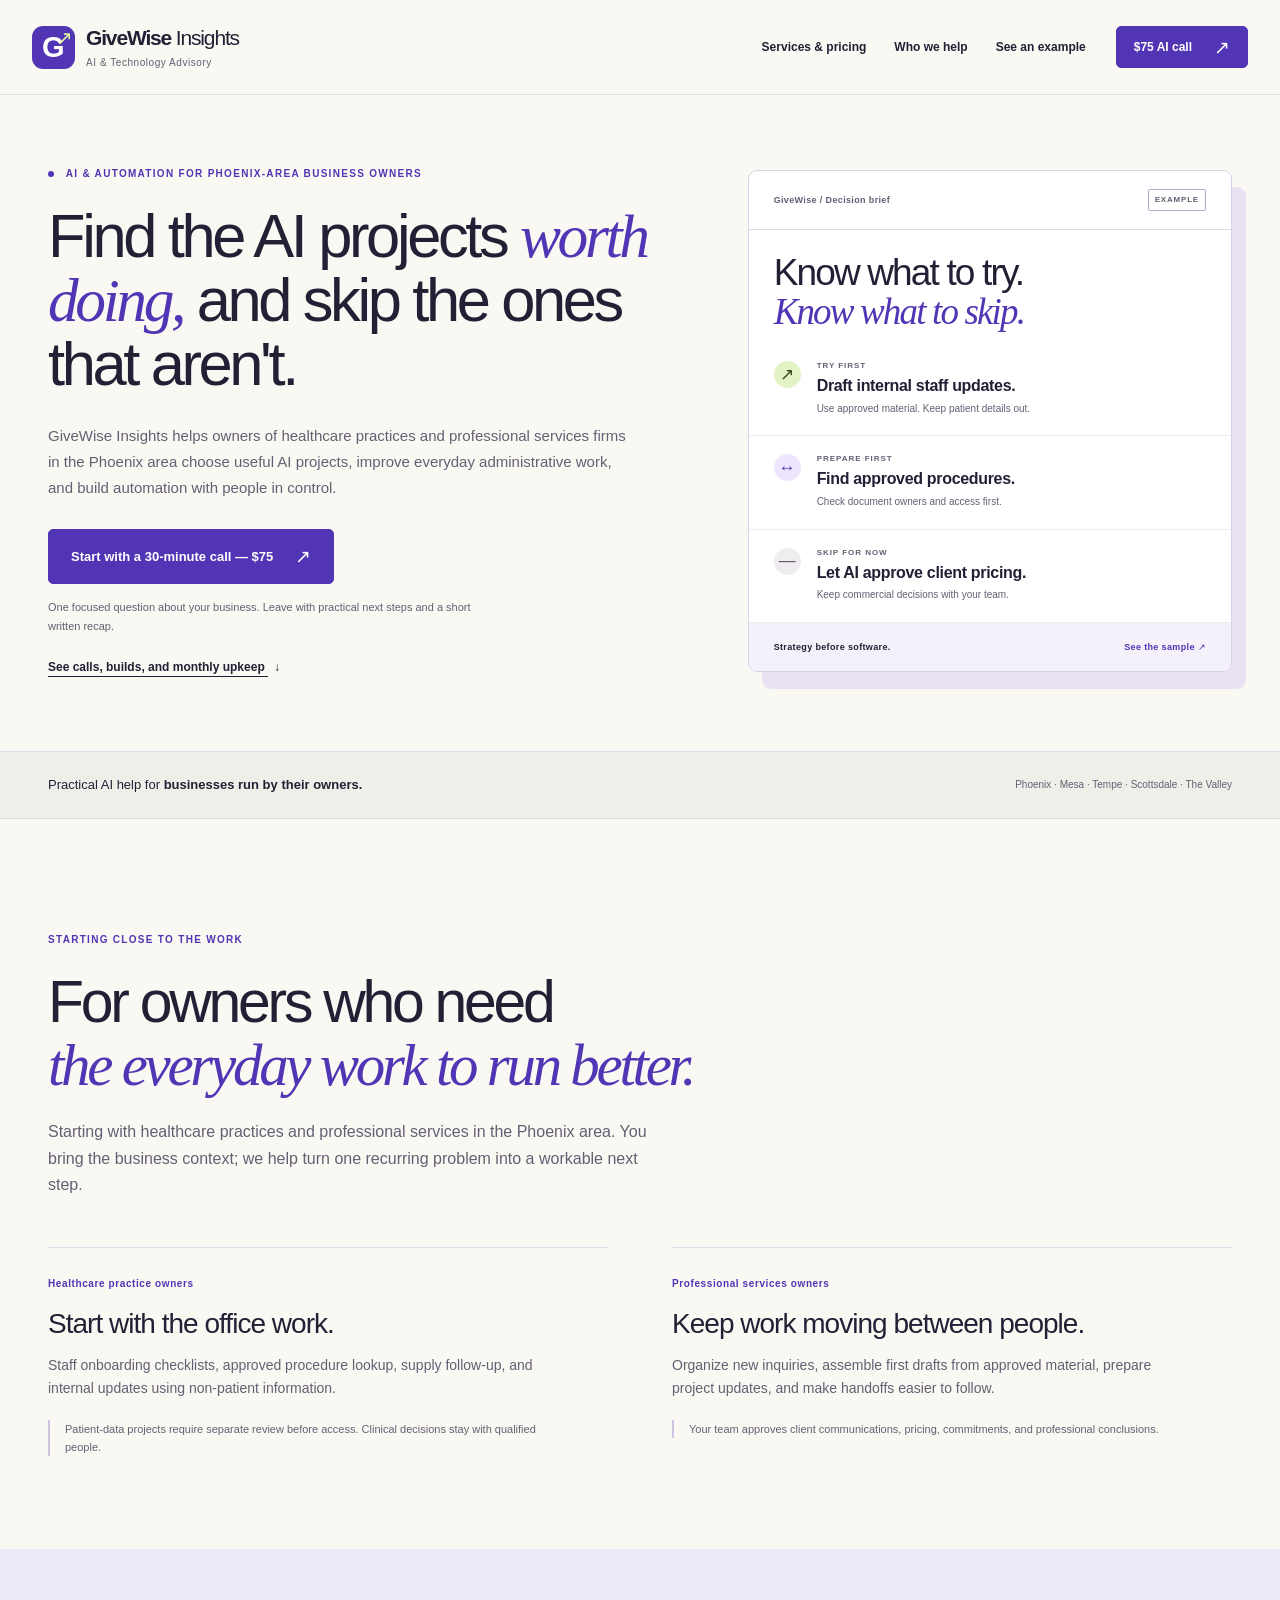
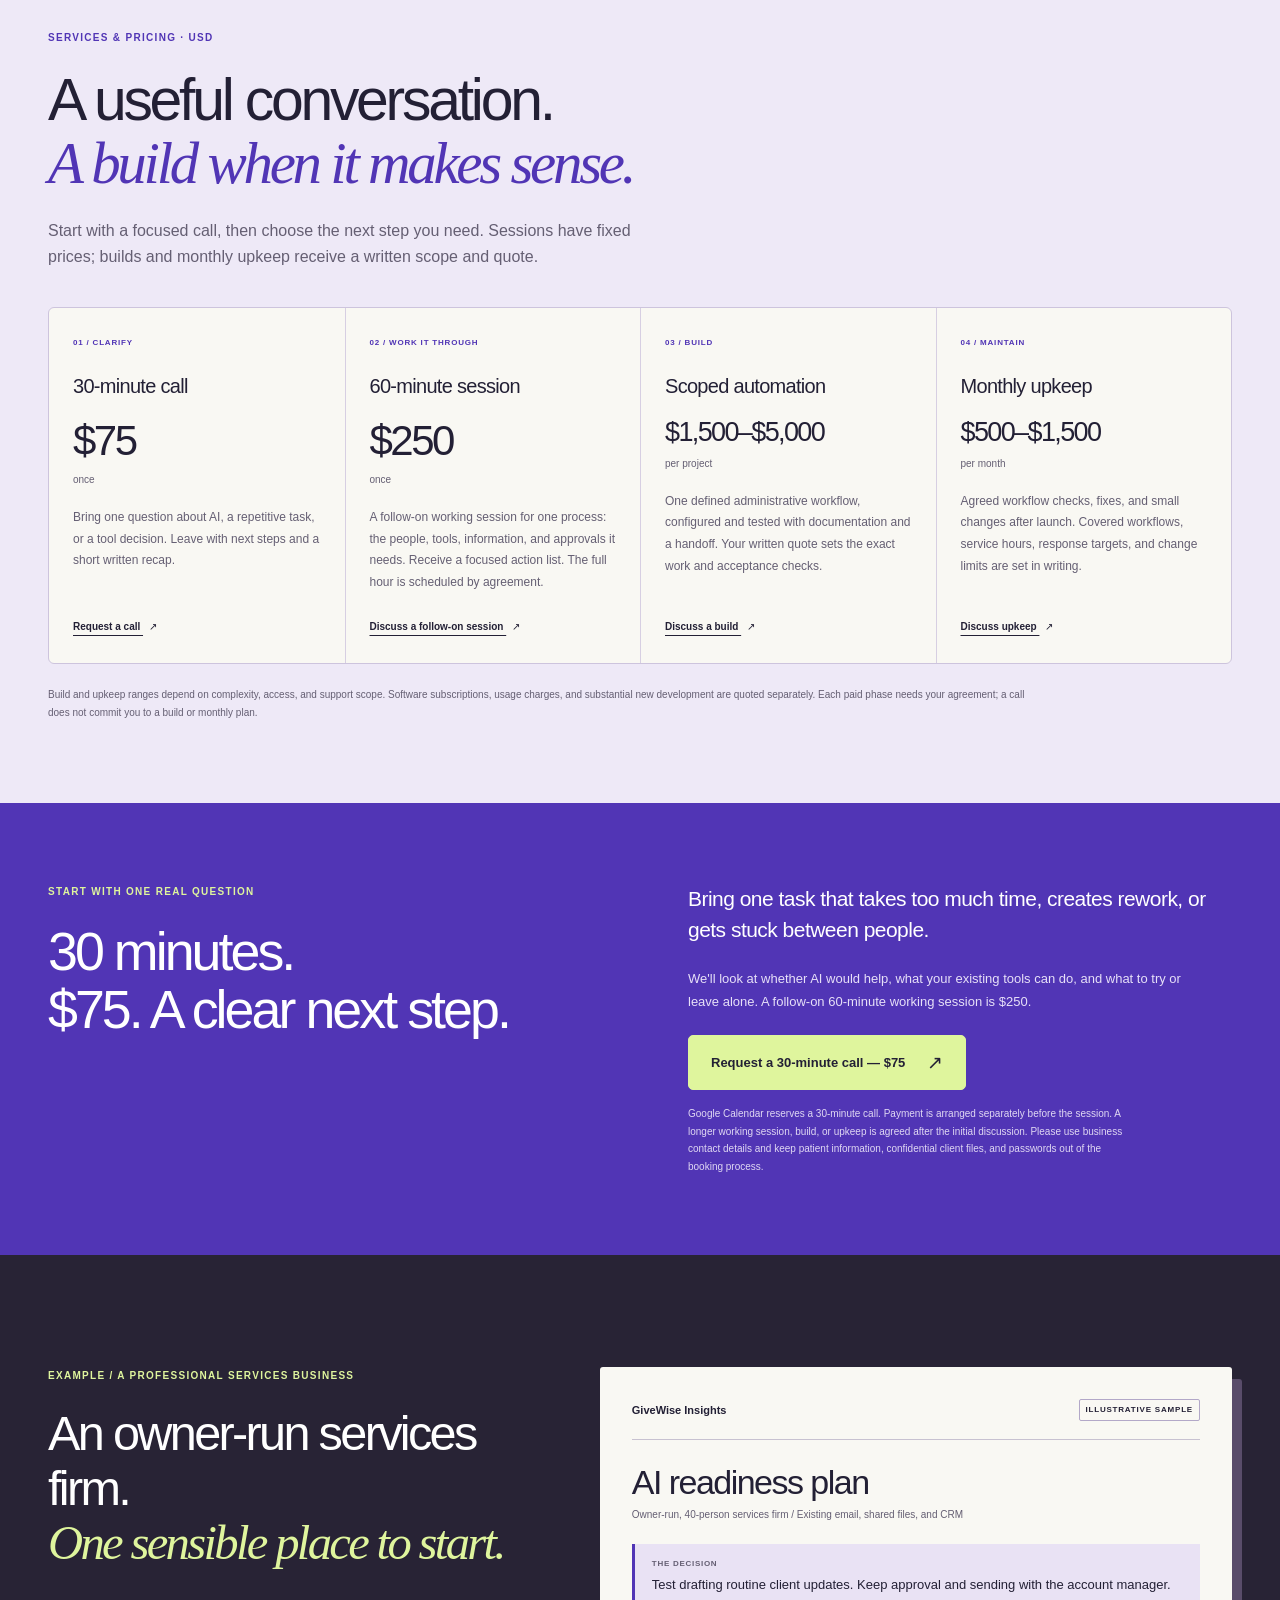
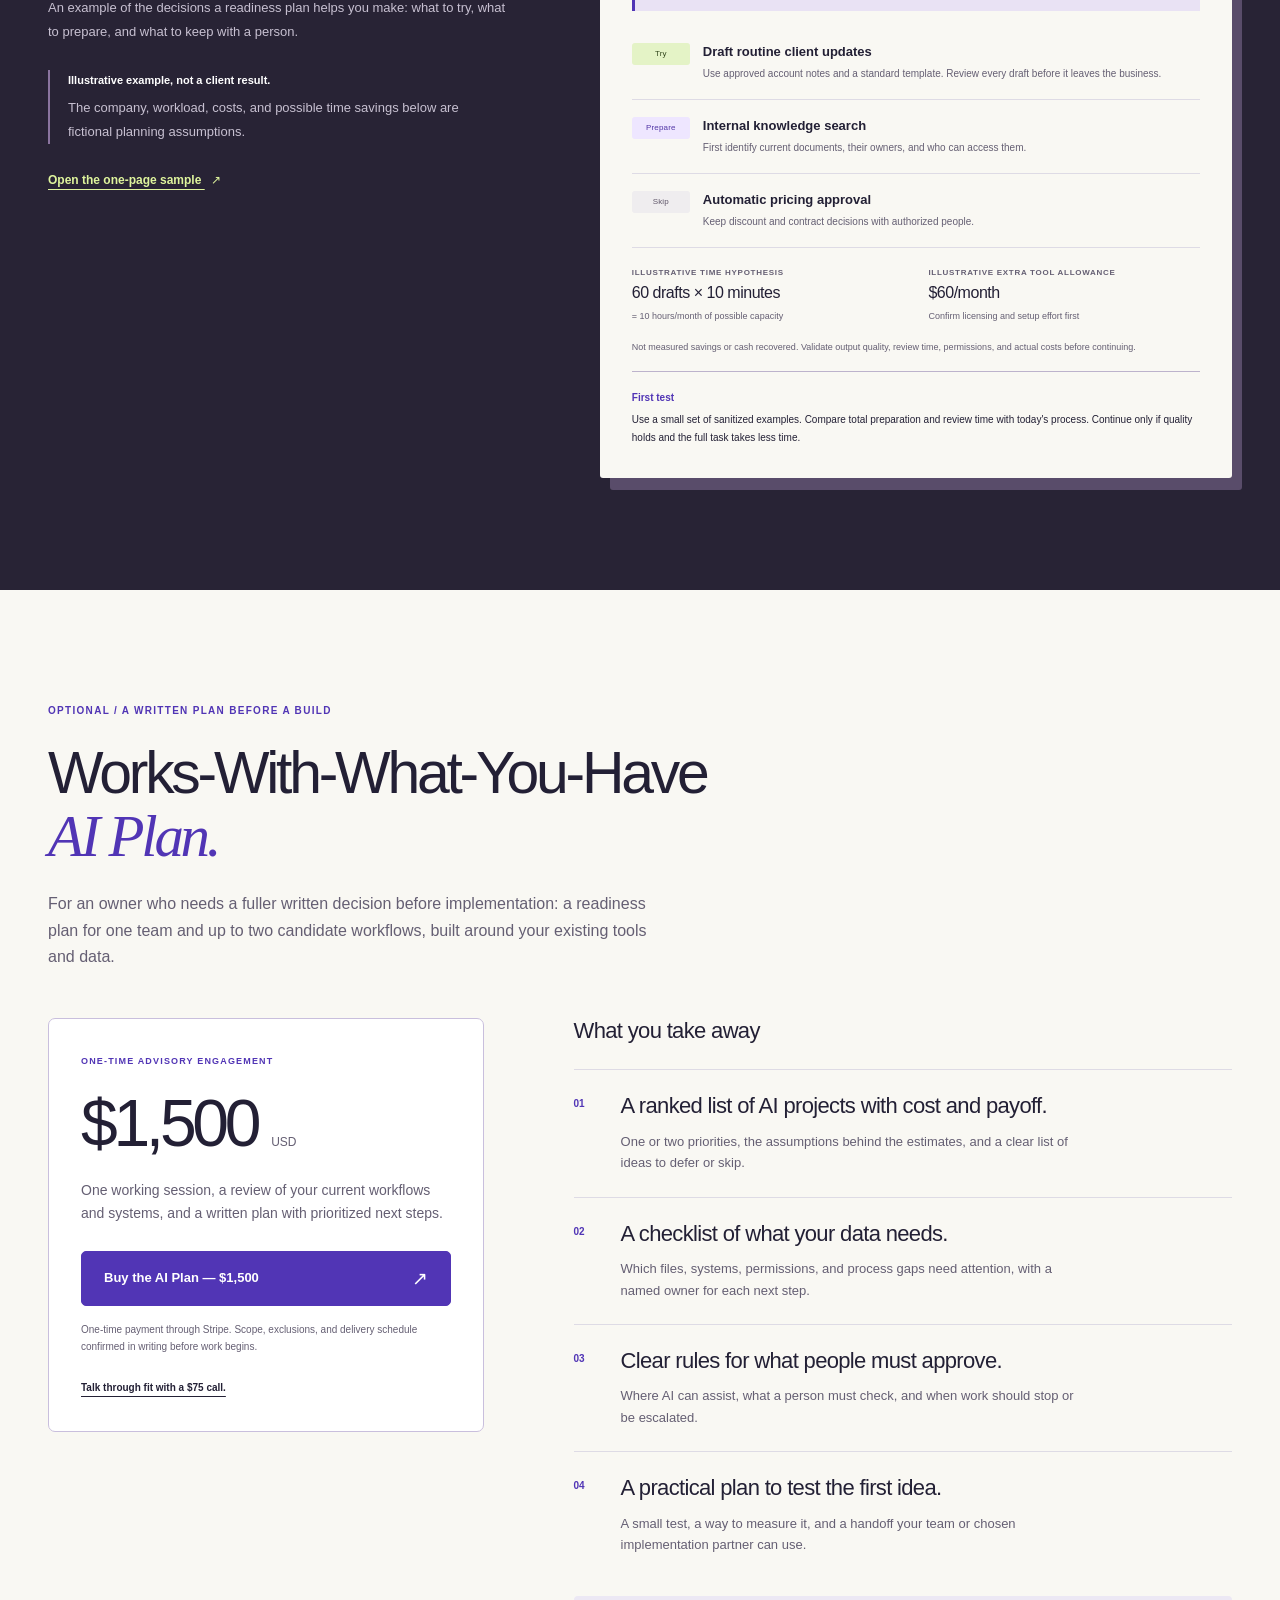
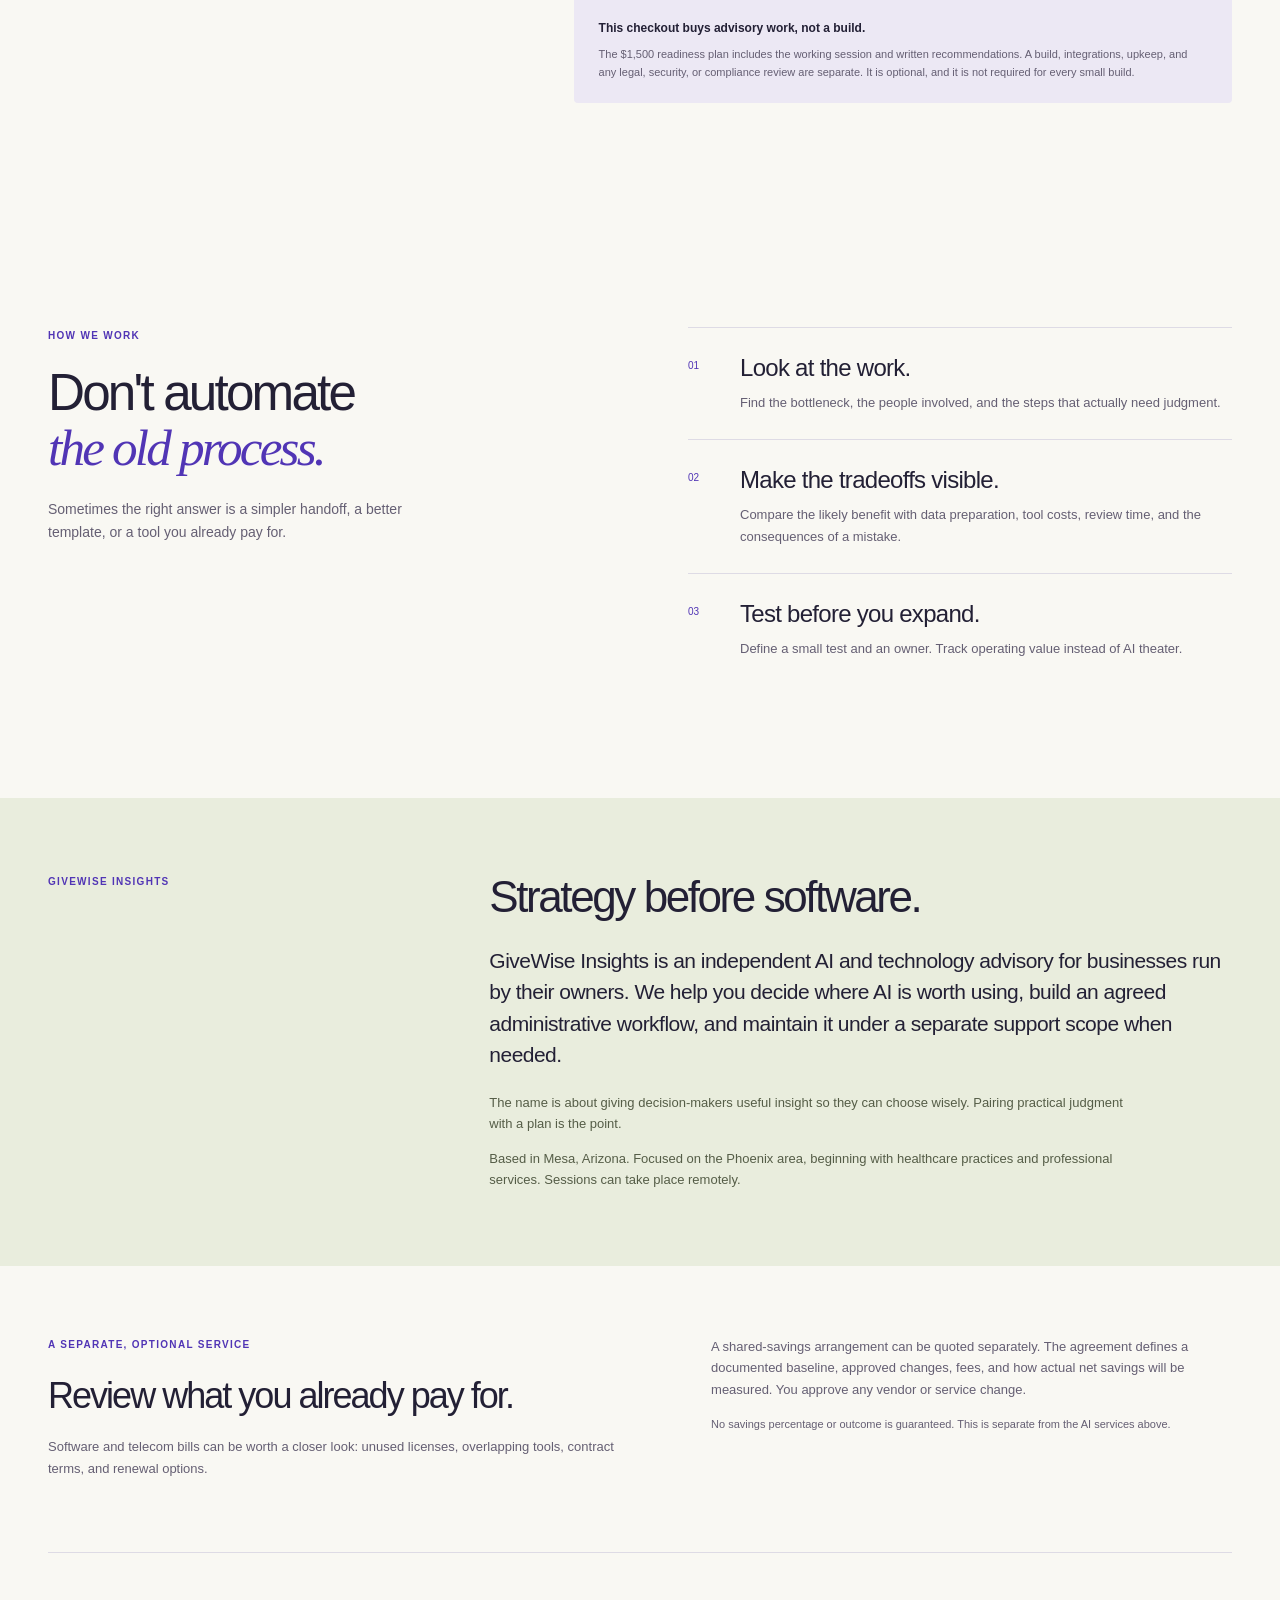
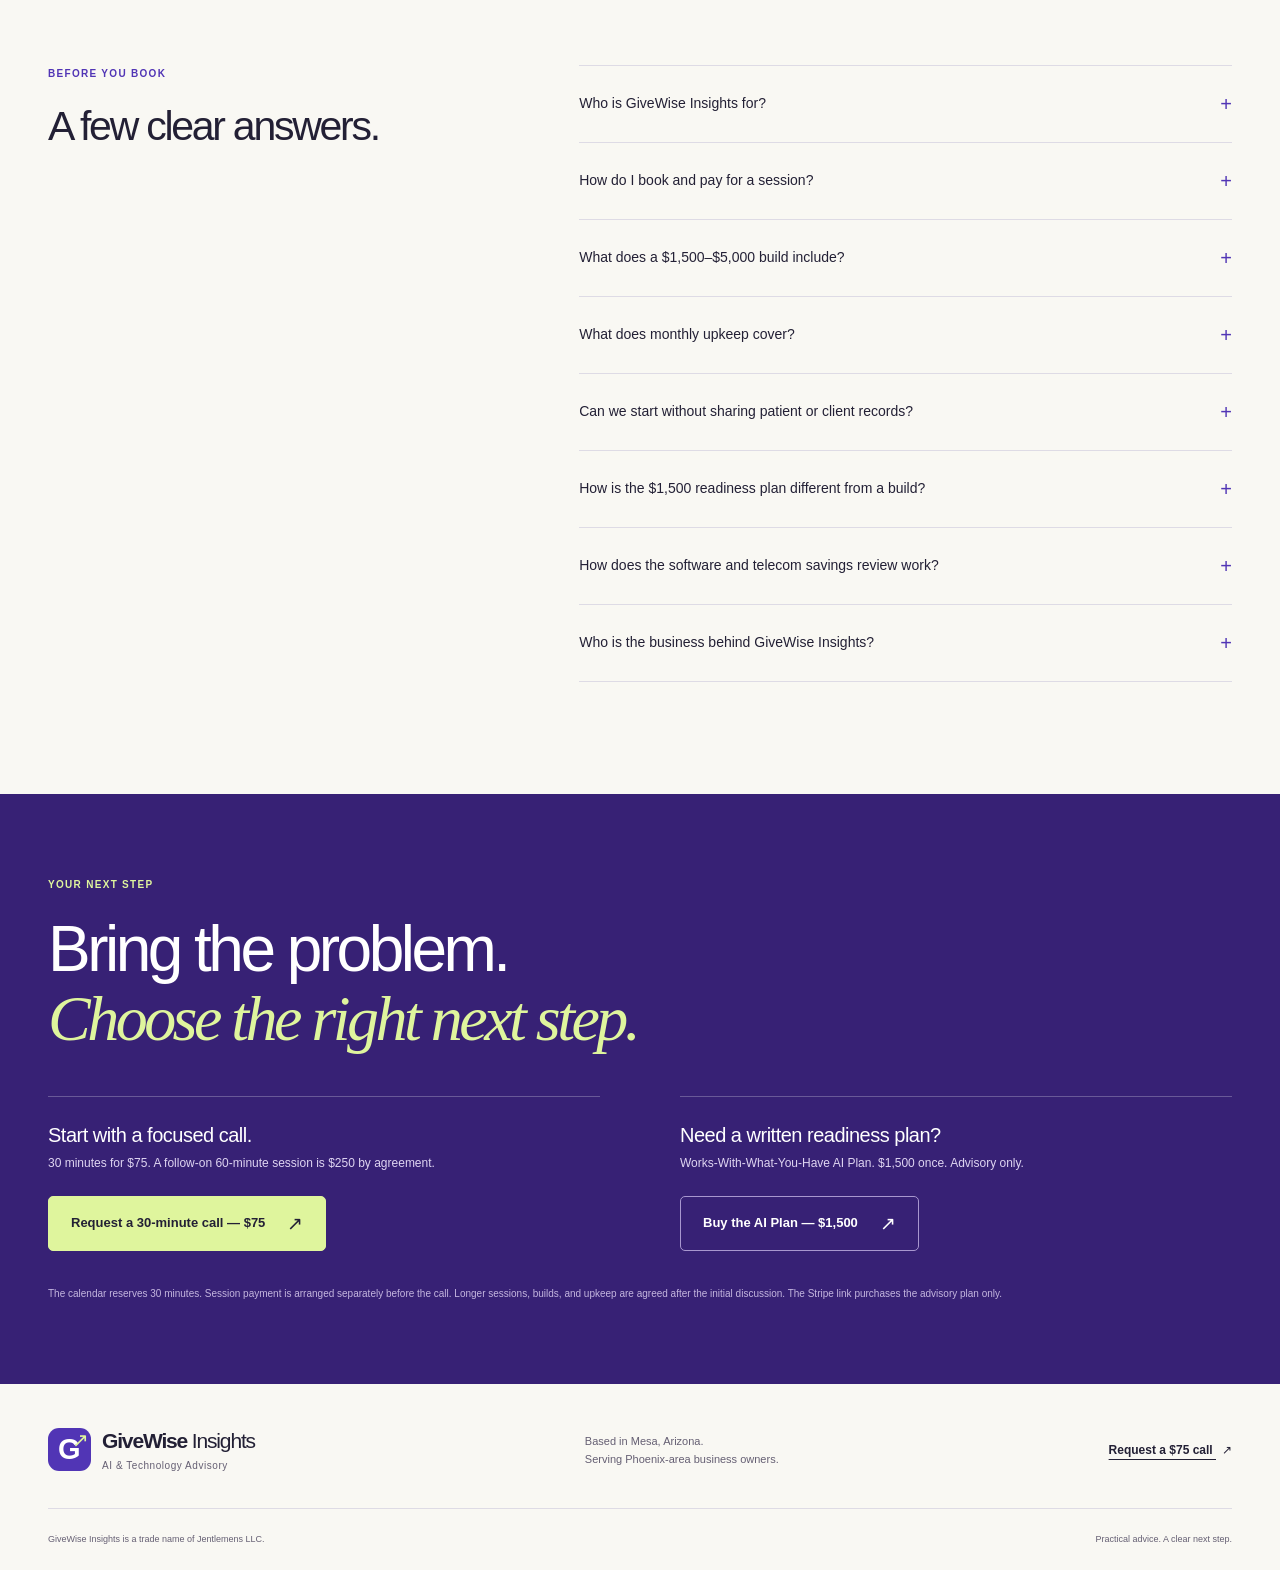
==== commit 6f5111a1: "Focus GiveWise on Phoenix business owners and add the service price ladder" ====
--- a/index.html
+++ b/index.html
@@ -4,78 +4,98 @@
   <meta charset="utf-8">
   <meta name="viewport" content="width=device-width, initial-scale=1">
   <title>GiveWise Insights | AI &amp; Technology Advisory</title>
-  <meta name="description" content="Practical AI advice for operations and IT leaders at growing companies. Start with a free opportunity review or the $1,500 Works-With-What-You-Have AI Plan.">
+  <meta name="description" content="AI advice and scoped automation for owner-run Phoenix-area businesses, starting with healthcare practices and professional services. Calls from $75; builds $1,500–$5,000.">
   <meta name="theme-color" content="#5135b5">
   <link rel="canonical" href="https://givewiseinsights.josephjilovec.com/">
   <meta property="og:type" content="website">
   <meta property="og:title" content="GiveWise Insights — Find the AI projects worth doing.">
-  <meta property="og:description" content="Independent AI & Technology Advisory. A free opportunity review and a $1,500 readiness plan built around the tools you already have.">
+  <meta property="og:description" content="Practical AI and automation for Phoenix-area business owners. $75 calls, $250 working sessions, scoped builds, and optional monthly upkeep.">
   <meta property="og:url" content="https://givewiseinsights.josephjilovec.com/">
   <link rel="icon" href="favicon.svg" type="image/svg+xml">
   <link rel="stylesheet" href="styles.css">
-  <script type="application/ld+json">{"@context":"https://schema.org","@type":"ProfessionalService","name":"GiveWise Insights","description":"Independent AI and technology advisory for operations and IT leaders at growing companies.","url":"https://givewiseinsights.josephjilovec.com/","areaServed":{"@type":"Country","name":"United States"},"address":{"@type":"PostalAddress","addressLocality":"Mesa","addressRegion":"AZ","addressCountry":"US"},"parentOrganization":{"@type":"Organization","name":"Jentlemens LLC"},"hasOfferCatalog":{"@type":"OfferCatalog","name":"AI advisory","itemListElement":[{"@type":"Offer","price":"1500","priceCurrency":"USD","url":"https://buy.stripe.com/3cI6oH6R6dddbLN3Ij1Fe0c","itemOffered":{"@type":"Service","name":"Works-With-What-You-Have AI Plan","description":"A one-time advisory working session, workflow and systems review, and written readiness plan. Scope and exclusions confirmed in writing before work begins."}}]}}</script>
+  <script type="application/ld+json">{"@context":"https://schema.org","@type":"ProfessionalService","name":"GiveWise Insights","description":"Independent AI and technology advisory and scoped administrative automation for owner-run Phoenix-area businesses, starting with healthcare practices and professional services.","url":"https://givewiseinsights.josephjilovec.com/","areaServed":{"@type":"Place","name":"Phoenix metropolitan area, Arizona"},"address":{"@type":"PostalAddress","addressLocality":"Mesa","addressRegion":"AZ","addressCountry":"US"},"parentOrganization":{"@type":"Organization","name":"Jentlemens LLC"},"hasOfferCatalog":{"@type":"OfferCatalog","name":"AI advice, implementation and upkeep","itemListElement":[{"@type":"Offer","price":"75","priceCurrency":"USD","url":"https://givewiseinsights.josephjilovec.com/#review","itemOffered":{"@type":"Service","name":"30-minute AI opportunity call","description":"One focused workflow question and practical next steps. Scheduling and payment confirmed separately."}},{"@type":"Offer","price":"250","priceCurrency":"USD","url":"https://givewiseinsights.josephjilovec.com/#review","itemOffered":{"@type":"Service","name":"60-minute AI working session","description":"A deeper review of one workflow, its tools, constraints and next steps. Scheduled by agreement."}},{"@type":"Offer","url":"https://givewiseinsights.josephjilovec.com/#pricing","priceSpecification":{"@type":"UnitPriceSpecification","minPrice":"1500","maxPrice":"5000","priceCurrency":"USD","unitText":"project"},"itemOffered":{"@type":"Service","name":"Scoped automation build","description":"A written quote for one bounded administrative workflow, with testing and handoff. Final price depends on scope."}},{"@type":"Offer","url":"https://givewiseinsights.josephjilovec.com/#pricing","priceSpecification":{"@type":"UnitPriceSpecification","minPrice":"500","maxPrice":"1500","priceCurrency":"USD","unitText":"month"},"itemOffered":{"@type":"Service","name":"Monthly upkeep","description":"Optional support for an agreed set of workflows, checks and small changes. Scope and service terms quoted separately."}},{"@type":"Offer","price":"1500","priceCurrency":"USD","url":"https://buy.stripe.com/3cI6oH6R6dddbLN3Ij1Fe0c","itemOffered":{"@type":"Service","name":"Works-With-What-You-Have AI Plan","description":"An optional one-time advisory working session, workflow and systems review, and written readiness plan. Implementation is separate. Scope confirmed in writing before work begins."}}]}}</script>
 </head>
 <body>
   <a class="skip-link" href="#main">Skip to content</a>
   <header class="site-header">
     <div class="header-inner">
       <a class="brand" href="#top" aria-label="GiveWise Insights home"><span class="brand-mark" aria-hidden="true">G<span>↗</span></span><span class="brand-name">GiveWise <span>Insights</span><small>AI &amp; Technology Advisory</small></span></a>
-      <nav aria-label="Main navigation"><a href="#plan">The $1,500 plan</a><a href="#sample">See an example</a><a href="#about">About</a></nav>
-      <a class="button button-small" href="#review">Free AI review <span aria-hidden="true">↗</span></a>
+      <nav aria-label="Main navigation"><a href="#pricing">Services &amp; pricing</a><a href="#who-we-help">Who we help</a><a href="#sample">See an example</a></nav>
+      <a class="button button-small" href="#review">$75 AI call <span aria-hidden="true">↗</span></a>
     </div>
   </header>
   <main id="main">
     <section class="hero wrap" id="top" aria-labelledby="hero-title">
       <div class="hero-copy">
-        <p class="eyebrow"><span class="status-dot" aria-hidden="true"></span> Independent AI &amp; Technology Advisory</p>
+        <p class="eyebrow"><span class="status-dot" aria-hidden="true"></span> AI &amp; automation for Phoenix-area business owners</p>
         <h1 id="hero-title">Find the AI projects <em>worth doing,</em> and skip the ones that aren't.</h1>
-        <p class="hero-description">GiveWise Insights helps operations and IT leaders at growing companies pick one or two AI uses that pay off, get their data ready, and put the right controls in place before anything goes live.</p>
-        <a class="button" href="#review">Get a free AI opportunity review <span aria-hidden="true">↗</span></a>
-        <p class="cta-note">A 30-minute call. You leave with a one-page list of where AI fits your work, what it needs, and what to skip.</p>
-        <a class="text-link" href="#plan">See what the $1,500 plan includes <span aria-hidden="true">↓</span></a>
+        <p class="hero-description">GiveWise Insights helps owners of healthcare practices and professional services firms in the Phoenix area choose useful AI projects, improve everyday administrative work, and build automation with people in control.</p>
+        <a class="button" href="#review">Start with a 30-minute call — $75 <span aria-hidden="true">↗</span></a>
+        <p class="cta-note">One focused question about your business. Leave with practical next steps and a short written recap.</p>
+        <a class="text-link" href="#pricing">See calls, builds, and monthly upkeep <span aria-hidden="true">↓</span></a>
       </div>
       <aside class="decision-board" aria-label="Illustrative AI decision brief">
         <div class="board-top"><span>GiveWise / Decision brief</span><span class="paper-label">Example</span></div>
         <p class="board-title">Know what to try.<br><em>Know what to skip.</em></p>
-        <div class="decision-row"><span class="decision-symbol try" aria-hidden="true">↗</span><div><small>Try first</small><h2>Draft routine client updates.</h2><p>Use approved notes. Keep a person in review.</p></div></div>
-        <div class="decision-row"><span class="decision-symbol prepare" aria-hidden="true">↔</span><div><small>Prepare first</small><h2>Find answers in company files.</h2><p>Clean up ownership and access before adding AI.</p></div></div>
+        <div class="decision-row"><span class="decision-symbol try" aria-hidden="true">↗</span><div><small>Try first</small><h2>Draft internal staff updates.</h2><p>Use approved material. Keep patient details out.</p></div></div>
+        <div class="decision-row"><span class="decision-symbol prepare" aria-hidden="true">↔</span><div><small>Prepare first</small><h2>Find approved procedures.</h2><p>Check document owners and access first.</p></div></div>
         <div class="decision-row"><span class="decision-symbol skip" aria-hidden="true">—</span><div><small>Skip for now</small><h2>Let AI approve client pricing.</h2><p>Keep commercial decisions with your team.</p></div></div>
         <div class="board-bottom"><span>Strategy before software.</span><a href="#sample" aria-label="See the full illustrative sample plan">See the sample <span aria-hidden="true">↗</span></a></div>
       </aside>
     </section>
-    <div class="audience-band"><div class="wrap"><p>Built for companies with <strong>20 to 500 people</strong> that don't have an AI team yet.</p><span>Operations leaders · IT leaders · Business owners</span></div></div>
+    <div class="audience-band"><div class="wrap"><p>Practical AI help for <strong>businesses run by their owners.</strong></p><span>Phoenix · Mesa · Tempe · Scottsdale · The Valley</span></div></div>
 
-    <section class="review-section" id="review" aria-labelledby="review-title">
-      <div class="wrap review-grid">
-        <div><p class="eyebrow light">01 / A useful place to start</p><h2 id="review-title">One conversation.<br>A clearer next step.</h2></div>
-        <div class="review-copy"><p class="large-copy">Bring one task that takes too much time, creates rework, or gets stuck between people.</p><p>In your free 30-minute AI opportunity review, we'll talk through the work and put the first options on one page: where AI may fit, what it would need, and what to leave alone.</p><a class="button button-lime" href="https://calendar.app.google/Wa1YCdLV9LGK1jH98" target="_blank" rel="noopener noreferrer">Book your free AI opportunity review <span aria-hidden="true">↗</span></a><p class="small-note">No purchase required. Start with a high-level description; bring no passwords or confidential customer files. Booking opens in Google Calendar.</p></div>
+
+    <section class="focus-section wrap section-space" id="who-we-help" aria-labelledby="focus-title">
+      <div class="section-heading"><p class="eyebrow">Starting close to the work</p><h2 id="focus-title">For owners who need<br><em>the everyday work to run better.</em></h2><p>Starting with healthcare practices and professional services in the Phoenix area. You bring the business context; we help turn one recurring problem into a workable next step.</p></div>
+      <div class="focus-grid"><article><span class="focus-label">Healthcare practice owners</span><h3>Start with the office work.</h3><p>Staff onboarding checklists, approved procedure lookup, supply follow-up, and internal updates using non-patient information.</p><p class="focus-boundary">Patient-data projects require separate review before access. Clinical decisions stay with qualified people.</p></article><article><span class="focus-label">Professional services owners</span><h3>Keep work moving between people.</h3><p>Organize new inquiries, assemble first drafts from approved material, prepare project updates, and make handoffs easier to follow.</p><p class="focus-boundary">Your team approves client communications, pricing, commitments, and professional conclusions.</p></article></div>
+    </section>
+    <section class="pricing-section" id="pricing" aria-labelledby="pricing-title"><div class="wrap"><div class="section-heading"><p class="eyebrow">Services &amp; pricing · USD</p><h2 id="pricing-title">A useful conversation.<br><em>A build when it makes sense.</em></h2><p>Start with a focused call, then choose the next step you need. Sessions have fixed prices; builds and monthly upkeep receive a written scope and quote.</p></div><div class="pricing-ladder">
+      <article class="ladder-card"><p class="ladder-step">01 / Clarify</p><h3>30-minute call</h3><p class="ladder-price">$75 <span>once</span></p><p>Bring one question about AI, a repetitive task, or a tool decision. Leave with next steps and a short written recap.</p><a class="text-link" href="#review">Request a call <span aria-hidden="true">↗</span></a></article>
+      <article class="ladder-card"><p class="ladder-step">02 / Work it through</p><h3>60-minute session</h3><p class="ladder-price">$250 <span>once</span></p><p>A follow-on working session for one process: the people, tools, information, and approvals it needs. Receive a focused action list. The full hour is scheduled by agreement.</p><a class="text-link" href="#review">Discuss a follow-on session <span aria-hidden="true">↗</span></a></article>
+      <article class="ladder-card"><p class="ladder-step">03 / Build</p><h3>Scoped automation</h3><p class="ladder-price range">$1,500–$5,000 <span>per project</span></p><p>One defined administrative workflow, configured and tested with documentation and a handoff. Your written quote sets the exact work and acceptance checks.</p><a class="text-link" href="#review">Discuss a build <span aria-hidden="true">↗</span></a></article>
+      <article class="ladder-card"><p class="ladder-step">04 / Maintain</p><h3>Monthly upkeep</h3><p class="ladder-price range">$500–$1,500 <span>per month</span></p><p>Agreed workflow checks, fixes, and small changes after launch. Covered workflows, service hours, response targets, and change limits are set in writing.</p><a class="text-link" href="#review">Discuss upkeep <span aria-hidden="true">↗</span></a></article>
+      </div><p class="pricing-note">Build and upkeep ranges depend on complexity, access, and support scope. Software subscriptions, usage charges, and substantial new development are quoted separately. Each paid phase needs your agreement; a call does not commit you to a build or monthly plan.</p></div></section>
+
+    <section class="review-section" id="review" aria-labelledby="review-title"><div class="wrap review-grid"><div><p class="eyebrow light">Start with one real question</p><h2 id="review-title">30 minutes.<br><em>$75. A clear next step.</em></h2></div><div class="review-copy"><p class="large-copy">Bring one task that takes too much time, creates rework, or gets stuck between people.</p><p>We'll look at whether AI would help, what your existing tools can do, and what to try or leave alone. A follow-on 60-minute working session is $250.</p><a class="button button-lime" href="https://calendar.app.google/Wa1YCdLV9LGK1jH98" target="_blank" rel="noopener noreferrer">Request a 30-minute call — $75 <span aria-hidden="true">↗</span></a><p class="small-note">Google Calendar reserves a 30-minute call. Payment is arranged separately before the session. A longer working session, build, or upkeep is agreed after the initial discussion. Please use business contact details and keep patient information, confidential client files, and passwords out of the booking process.</p></div></div></section>
+
+
+
+    <section class="sample-section section-space" id="sample" aria-labelledby="sample-title">
+      <div class="wrap sample-grid">
+        <div class="sample-intro"><p class="eyebrow light">Example / A professional services business</p><h2 id="sample-title">An owner-run services firm.<br><em>One sensible place to start.</em></h2><p>An example of the decisions a readiness plan helps you make: what to try, what to prepare, and what to keep with a person.</p><p class="example-disclaimer"><strong>Illustrative example, not a client result.</strong> The company, workload, costs, and possible time savings below are fictional planning assumptions.</p><a class="text-link" href="sample-ai-plan.html" target="_blank" rel="noopener">Open the one-page sample <span aria-hidden="true">↗</span></a></div>
+        <article class="sample-paper" aria-labelledby="paper-title"><div class="paper-heading"><span>GiveWise Insights</span><span class="paper-label">Illustrative sample</span></div><h3 id="paper-title">AI readiness plan</h3><p class="paper-context">Owner-run, 40-person services firm / Existing email, shared files, and CRM</p><div class="sample-goal"><small>The decision</small><p>Test drafting routine client updates. Keep approval and sending with the account manager.</p></div><ol class="sample-decisions"><li><span class="tag try">Try</span><div><h4>Draft routine client updates</h4><p>Use approved account notes and a standard template. Review every draft before it leaves the business.</p></div></li><li><span class="tag prepare">Prepare</span><div><h4>Internal knowledge search</h4><p>First identify current documents, their owners, and who can access them.</p></div></li><li><span class="tag skip">Skip</span><div><h4>Automatic pricing approval</h4><p>Keep discount and contract decisions with authorized people.</p></div></li></ol><div class="sample-math"><div><small>Illustrative time hypothesis</small><strong>60 drafts × 10 minutes</strong><span>= 10 hours/month of possible capacity</span></div><div><small>Illustrative extra tool allowance</small><strong>$60/month</strong><span>Confirm licensing and setup effort first</span></div></div><p class="paper-footnote">Not measured savings or cash recovered. Validate output quality, review time, permissions, and actual costs before continuing.</p><div class="paper-next"><strong>First test</strong><p>Use a small set of sanitized examples. Compare total preparation and review time with today's process. Continue only if quality holds and the full task takes less time.</p></div></article>
       </div>
     </section>
 
     <section class="plan-section wrap section-space" id="plan" aria-labelledby="plan-title">
-      <div class="section-heading"><p class="eyebrow">02 / From a conversation to a working plan</p><h2 id="plan-title">Works-With-What-You-Have<br><em>AI Plan.</em></h2><p>A focused readiness plan for one operating team and up to two candidate workflows, built around your existing tools and data.</p></div>
+      <div class="section-heading"><p class="eyebrow">Optional / A written plan before a build</p><h2 id="plan-title">Works-With-What-You-Have<br><em>AI Plan.</em></h2><p>For an owner who needs a fuller written decision before implementation: a readiness plan for one team and up to two candidate workflows, built around your existing tools and data.</p></div>
       <div class="plan-layout">
-        <aside class="price-card"><p class="eyebrow">One-time advisory engagement</p><p class="price">$1,500 <span>USD</span></p><p>One working session, a review of your current workflows and systems, and a written plan with prioritized next steps.</p><a class="button" href="https://buy.stripe.com/3cI6oH6R6dddbLN3Ij1Fe0c" target="_blank" rel="noopener noreferrer">Buy the AI Plan — $1,500 <span aria-hidden="true">↗</span></a><p class="small-note">One-time payment through Stripe. Scope, exclusions, and delivery schedule confirmed in writing before work begins.</p><a class="text-link" href="#review">Check fit with a free review first.</a></aside>
-        <div class="deliverables"><h3>What you take away</h3><ol class="outcome-list"><li><span>01</span><div><h4>A ranked list of AI projects with cost and payoff.</h4><p>One or two priorities, the assumptions behind the estimates, and a clear list of ideas to defer or skip.</p></div></li><li><span>02</span><div><h4>A checklist of what your data needs.</h4><p>Which files, systems, permissions, and process gaps need attention, with a named owner for each next step.</p></div></li><li><span>03</span><div><h4>Clear rules for what people must approve.</h4><p>Where AI can assist, what a person must check, and when work should stop or be escalated.</p></div></li><li><span>04</span><div><h4>A practical plan to test the first idea.</h4><p>A small test, a way to measure it, and a handoff your team or chosen implementation partner can use.</p></div></li></ol><div class="scope-note"><strong>Planning first. Building is a separate decision.</strong><p>This is advisory work. Software development, integrations, ongoing monitoring, and legal, security, or compliance reviews are outside this plan. Any later work needs a separate agreed scope.</p></div></div>
+        <aside class="price-card"><p class="eyebrow">One-time advisory engagement</p><p class="price">$1,500 <span>USD</span></p><p>One working session, a review of your current workflows and systems, and a written plan with prioritized next steps.</p><a class="button" href="https://buy.stripe.com/3cI6oH6R6dddbLN3Ij1Fe0c" target="_blank" rel="noopener noreferrer">Buy the AI Plan — $1,500 <span aria-hidden="true">↗</span></a><p class="small-note">One-time payment through Stripe. Scope, exclusions, and delivery schedule confirmed in writing before work begins.</p><a class="text-link" href="#review">Talk through fit with a $75 call.</a></aside>
+        <div class="deliverables"><h3>What you take away</h3><ol class="outcome-list"><li><span>01</span><div><h4>A ranked list of AI projects with cost and payoff.</h4><p>One or two priorities, the assumptions behind the estimates, and a clear list of ideas to defer or skip.</p></div></li><li><span>02</span><div><h4>A checklist of what your data needs.</h4><p>Which files, systems, permissions, and process gaps need attention, with a named owner for each next step.</p></div></li><li><span>03</span><div><h4>Clear rules for what people must approve.</h4><p>Where AI can assist, what a person must check, and when work should stop or be escalated.</p></div></li><li><span>04</span><div><h4>A practical plan to test the first idea.</h4><p>A small test, a way to measure it, and a handoff your team or chosen implementation partner can use.</p></div></li></ol><div class="scope-note"><strong>This checkout buys advisory work, not a build.</strong><p>The $1,500 readiness plan includes the working session and written recommendations. A build, integrations, upkeep, and any legal, security, or compliance review are separate. It is optional, and it is not required for every small build.</p></div></div>
       </div>
     </section>
 
-    <section class="sample-section section-space" id="sample" aria-labelledby="sample-title">
-      <div class="wrap sample-grid">
-        <div class="sample-intro"><p class="eyebrow light">03 / See the thinking on one page</p><h2 id="sample-title">A 40-person services firm.<br><em>One sensible place to start.</em></h2><p>An example of the decisions a readiness plan helps you make: what to try, what to prepare, and what to keep with a person.</p><p class="example-disclaimer"><strong>Illustrative example, not a client result.</strong> The company, workload, costs, and possible time savings below are fictional planning assumptions.</p><a class="text-link" href="sample-ai-plan.html" target="_blank" rel="noopener">Open the one-page sample <span aria-hidden="true">↗</span></a></div>
-        <article class="sample-paper" aria-labelledby="paper-title"><div class="paper-heading"><span>GiveWise Insights</span><span class="paper-label">Illustrative sample</span></div><h3 id="paper-title">AI readiness plan</h3><p class="paper-context">40-person services firm / Existing email, shared files, and CRM</p><div class="sample-goal"><small>The decision</small><p>Test drafting routine client updates. Keep approval and sending with the account manager.</p></div><ol class="sample-decisions"><li><span class="tag try">Try</span><div><h4>Draft routine client updates</h4><p>Use approved account notes and a standard template. Review every draft before it leaves the business.</p></div></li><li><span class="tag prepare">Prepare</span><div><h4>Internal knowledge search</h4><p>First identify current documents, their owners, and who can access them.</p></div></li><li><span class="tag skip">Skip</span><div><h4>Automatic pricing approval</h4><p>Keep discount and contract decisions with authorized people.</p></div></li></ol><div class="sample-math"><div><small>Illustrative time hypothesis</small><strong>60 drafts × 10 minutes</strong><span>= 10 hours/month of possible capacity</span></div><div><small>Illustrative extra tool allowance</small><strong>$60/month</strong><span>Confirm licensing and setup effort first</span></div></div><p class="paper-footnote">Not measured savings or cash recovered. Validate output quality, review time, permissions, and actual costs before continuing.</p><div class="paper-next"><strong>First test</strong><p>Use a small set of sanitized examples. Compare total preparation and review time with today's process. Continue only if quality holds and the full task takes less time.</p></div></article>
-      </div>
-    </section>
+    <section class="method-section wrap section-space" id="method" aria-labelledby="method-title"><div class="section-heading method-heading"><p class="eyebrow">How we work</p><h2 id="method-title">Don't automate<br><em>the old process.</em></h2><p>Sometimes the right answer is a simpler handoff, a better template, or a tool you already pay for.</p></div><ol class="method-list"><li><span>01</span><div><h3>Look at the work.</h3><p>Find the bottleneck, the people involved, and the steps that actually need judgment.</p></div></li><li><span>02</span><div><h3>Make the tradeoffs visible.</h3><p>Compare the likely benefit with data preparation, tool costs, review time, and the consequences of a mistake.</p></div></li><li><span>03</span><div><h3>Test before you expand.</h3><p>Define a small test and an owner. Track operating value instead of AI theater.</p></div></li></ol></section>
 
-    <section class="method-section wrap section-space" id="method" aria-labelledby="method-title"><div class="section-heading method-heading"><p class="eyebrow">04 / How we work</p><h2 id="method-title">Don't automate<br><em>the old process.</em></h2><p>Sometimes the right answer is a simpler handoff, a better template, or a tool you already pay for.</p></div><ol class="method-list"><li><span>01</span><div><h3>Look at the work.</h3><p>Find the bottleneck, the people involved, and the steps that actually need judgment.</p></div></li><li><span>02</span><div><h3>Make the tradeoffs visible.</h3><p>Compare the likely benefit with data preparation, tool costs, review time, and the consequences of a mistake.</p></div></li><li><span>03</span><div><h3>Test before you expand.</h3><p>Define a small test and an owner. Track operating value instead of AI theater.</p></div></li></ol></section>
+    <section class="about-section" id="about" aria-labelledby="about-title"><div class="wrap about-grid"><p class="eyebrow">GiveWise Insights</p><div><h2 id="about-title">Strategy before software.</h2><p class="large-copy">GiveWise Insights is an independent AI and technology advisory for businesses run by their owners. We help you decide where AI is worth using, build an agreed administrative workflow, and maintain it under a separate support scope when needed.</p><p>The name is about giving decision-makers useful insight so they can choose wisely. Pairing practical judgment with a plan is the point.</p><p>Based in Mesa, Arizona. Focused on the Phoenix area, beginning with healthcare practices and professional services. Sessions can take place remotely.</p></div></div></section>
 
-    <section class="about-section" id="about" aria-labelledby="about-title"><div class="wrap about-grid"><p class="eyebrow">05 / GiveWise Insights</p><div><h2 id="about-title">Strategy before software.</h2><p class="large-copy">GiveWise Insights is an independent AI and technology advisory. We help growing companies decide where AI is worth using, then plan how to put it to work with clear rules.</p><p>The name is about giving decision-makers useful insight so they can choose wisely. Pairing practical judgment with a plan is the point.</p><p>Based in Mesa, Arizona. Working remotely with businesses across the United States.</p></div></div></section>
+    <section class="savings-section wrap" id="cost-review" aria-labelledby="savings-title"><div><p class="eyebrow">A separate, optional service</p><h2 id="savings-title">Review what you already pay for.</h2><p>Software and telecom bills can be worth a closer look: unused licenses, overlapping tools, contract terms, and renewal options.</p></div><div><p>A shared-savings arrangement can be quoted separately. The agreement defines a documented baseline, approved changes, fees, and how actual net savings will be measured. You approve any vendor or service change.</p><p class="small-note">No savings percentage or outcome is guaranteed. This is separate from the AI services above.</p></div></section>
 
-    <section class="faq-section wrap section-space" aria-labelledby="faq-title"><div><p class="eyebrow">Before you book</p><h2 id="faq-title">A few clear answers.</h2></div><div class="faq-list"><details><summary>How is the free review different from the $1,500 plan?<span aria-hidden="true">+</span></summary><p>The free review is a 30-minute conversation and a one-page opportunity list. The paid plan goes deeper into your workflows and systems, compares costs and benefits, identifies preparation work and approval rules, and gives you a written testing and handoff plan.</p></details><details><summary>Does the plan include building an automation?<span aria-hidden="true">+</span></summary><p>No. The $1,500 plan is a one-time advisory engagement. Development, integration, software subscriptions, and ongoing operations are separate. You can take the plan to your own team or an implementation partner.</p></details><details><summary>Do we need to buy new software?<span aria-hidden="true">+</span></summary><p>We start with the tools and data you already have. If an additional tool is worth considering, the plan identifies its cost and what it would need to do. Choosing not to add AI is a valid outcome.</p></details><details><summary>What should we bring to the first call?<span aria-hidden="true">+</span></summary><p>One recurring task, the tools you use, who owns it, and a rough sense of the time it takes. A high-level description is enough for the free review. Any later access or document sharing is agreed separately; don't put credentials or confidential customer information in the booking form.</p></details><details><summary>What happens after I buy the plan?<span aria-hidden="true">+</span></summary><p>You'll receive an email within one business day to arrange the working session. The scope, exclusions, information needed, and delivery schedule are confirmed in writing before work begins. Start with the free review if you'd like to check fit first.</p></details><details><summary>Who is the business behind GiveWise Insights?<span aria-hidden="true">+</span></summary><p>GiveWise Insights is a trade name of Jentlemens LLC, based in Mesa, Arizona. The service is independent AI and technology advisory for growing companies.</p></details></div></section>
+    <section class="faq-section wrap section-space" aria-labelledby="faq-title"><div><p class="eyebrow">Before you book</p><h2 id="faq-title">A few clear answers.</h2></div><div class="faq-list">
+<details><summary>Who is GiveWise Insights for?<span aria-hidden="true">+</span></summary><p>Owners of Phoenix-area businesses, starting with healthcare practices and professional services firms. A useful first project has a recurring administrative task, a person who owns it, and a way to check whether the change helps.</p></details>
+<details><summary>How do I book and pay for a session?<span aria-hidden="true">+</span></summary><p>The booking link reserves a 30-minute call at $75. Payment is arranged separately before the session. A follow-on 60-minute session at $250 is scheduled directly by agreement after the initial discussion; the 30-minute booking does not reserve an hour. Builds and upkeep need a separate written quote. The $1,500 Stripe checkout is only for the written readiness plan.</p></details>
+<details><summary>What does a $1,500–$5,000 build include?<span aria-hidden="true">+</span></summary><p>A separately quoted, bounded administrative workflow with agreed inputs, approvals, testing, documentation, and a handoff. The quote defines integrations, acceptance checks, revisions, delivery timing, and exclusions. Software subscriptions and usage charges are separate. Broader or sensitive-data work needs a different scope.</p></details>
+<details><summary>What does monthly upkeep cover?<span aria-hidden="true">+</span></summary><p>An agreed set of workflow checks, troubleshooting, and small changes. The $500–$1,500 monthly range depends on the workflows covered, service hours, response targets, and change allowance. It is optional support with written terms, not unlimited development or a promise of round-the-clock service.</p></details>
+<details><summary>Can we start without sharing patient or client records?<span aria-hidden="true">+</span></summary><p>Yes. Start with a high-level process description and sanitized examples. For healthcare practices, the initial focus is administrative work without patient information. Any project involving patient records or other sensitive information needs separate data-handling review, appropriate agreements, and controls before access. GiveWise does not provide clinical decisions or HIPAA certification.</p></details>
+<details><summary>How is the $1,500 readiness plan different from a build?<span aria-hidden="true">+</span></summary><p>The Works-With-What-You-Have AI Plan is an optional advisory engagement: a working session, review of current workflows and systems, and a written decision and testing plan. It does not include building an automation. The existing Stripe link sells that named plan only; any implementation or upkeep is agreed and quoted separately.</p></details>
+<details><summary>How does the software and telecom savings review work?<span aria-hidden="true">+</span></summary><p>It is a separate offer. Before any work, agree the baseline bills, service requirements, fee, measurement period, and treatment of implementation costs or service changes. Any shared-savings fee is based on the documented net savings defined in that agreement. No savings rate is promised.</p></details>
+<details><summary>Who is the business behind GiveWise Insights?<span aria-hidden="true">+</span></summary><p>GiveWise Insights is a trade name of Jentlemens LLC, based in Mesa, Arizona. The service combines independent AI and technology advice with separately scoped administrative automation and upkeep.</p></details>
+</div></section>
 
-    <section class="contact-section" id="contact" aria-labelledby="contact-title"><div class="wrap"><p class="eyebrow light">Your next step</p><h2 id="contact-title">Start with the work.<br><em>Leave with a direction.</em></h2><div class="contact-options"><div><h3>Talk it through first.</h3><p>Free, 30-minute AI opportunity review.</p><a class="button button-lime" href="https://calendar.app.google/Wa1YCdLV9LGK1jH98" target="_blank" rel="noopener noreferrer">Get a free AI opportunity review <span aria-hidden="true">↗</span></a></div><div><h3>Ready for the written plan?</h3><p>Works-With-What-You-Have AI Plan. $1,500 once.</p><a class="button button-outline" href="https://buy.stripe.com/3cI6oH6R6dddbLN3Ij1Fe0c" target="_blank" rel="noopener noreferrer">Buy the AI Plan — $1,500 <span aria-hidden="true">↗</span></a></div></div><p class="small-note">Booking opens in Google Calendar. Payment opens in Stripe. Scope is confirmed in writing before paid work begins.</p></div></section>
+    <section class="contact-section" id="contact" aria-labelledby="contact-title"><div class="wrap"><p class="eyebrow light">Your next step</p><h2 id="contact-title">Bring the problem.<br><em>Choose the right next step.</em></h2><div class="contact-options"><div><h3>Start with a focused call.</h3><p>30 minutes for $75. A follow-on 60-minute session is $250 by agreement.</p><a class="button button-lime" href="https://calendar.app.google/Wa1YCdLV9LGK1jH98" target="_blank" rel="noopener noreferrer">Request a 30-minute call — $75 <span aria-hidden="true">↗</span></a></div><div><h3>Need a written readiness plan?</h3><p>Works-With-What-You-Have AI Plan. $1,500 once. Advisory only.</p><a class="button button-outline" href="https://buy.stripe.com/3cI6oH6R6dddbLN3Ij1Fe0c" target="_blank" rel="noopener noreferrer">Buy the AI Plan — $1,500 <span aria-hidden="true">↗</span></a></div></div><p class="small-note">The calendar reserves 30 minutes. Session payment is arranged separately before the call. Longer sessions, builds, and upkeep are agreed after the initial discussion. The Stripe link purchases the advisory plan only.</p></div></section>
   </main>
-  <footer class="site-footer"><div class="wrap footer-top"><a class="brand" href="#top"><span class="brand-mark" aria-hidden="true">G<span>↗</span></span><span class="brand-name">GiveWise <span>Insights</span><small>AI &amp; Technology Advisory</small></span></a><p>Based in Mesa, Arizona.<br>Advising businesses nationwide.</p><a class="text-link" href="#review">Book a free review <span aria-hidden="true">↗</span></a></div><div class="wrap footer-bottom"><p>GiveWise Insights is a trade name of Jentlemens LLC.</p><p>Practical advice. A clear next step.</p></div></footer>
+  <footer class="site-footer"><div class="wrap footer-top"><a class="brand" href="#top"><span class="brand-mark" aria-hidden="true">G<span>↗</span></span><span class="brand-name">GiveWise <span>Insights</span><small>AI &amp; Technology Advisory</small></span></a><p>Based in Mesa, Arizona.<br>Serving Phoenix-area business owners.</p><a class="text-link" href="#review">Request a $75 call <span aria-hidden="true">↗</span></a></div><div class="wrap footer-bottom"><p>GiveWise Insights is a trade name of Jentlemens LLC.</p><p>Practical advice. A clear next step.</p></div></footer>
   <script src="script.js" defer></script>
 </body>
 </html>
--- a/styles.css
+++ b/styles.css
@@ -8,3 +8,10 @@
 @media print{@page{size:A4;margin:13mm}.sample-document{background:#fff;padding:0;color:#111}.sample-toolbar,.sample-document-note{display:none}.standalone-paper{padding:0;max-width:none;width:100%;margin:0;box-shadow:none;border-radius:0}.sample-paper{-webkit-print-color-adjust:exact;print-color-adjust:exact}.standalone-paper h3{margin-top:17px;font-size:29px}.standalone-paper .sample-decisions li{padding-block:12px}.standalone-paper .sample-decisions p,.standalone-paper .paper-next p{font-size:10px}.standalone-paper .sample-decisions h4,.standalone-paper .sample-decisions h2{font-size:12px}.standalone-paper .sample-math{padding-block:15px}.standalone-disclaimer{font-size:9px}.sample-paper,.sample-goal,.sample-decisions li,.sample-math,.paper-next{break-inside:avoid}}
 
 .standalone-paper h1{font-size:34px;line-height:1.1;letter-spacing:-.045em;margin:23px 0 6px}@media(max-width:650px){.standalone-paper h1{font-size:29px}}@media print{.standalone-paper h1{font-size:29px;margin-top:17px}}
+
+/* Phoenix owner-led service offers */
+.focus-section{padding-bottom:82px}.focus-section .section-heading{max-width:980px}.focus-grid{display:grid;grid-template-columns:1fr 1fr;gap:64px}.focus-grid article{border-top:1px solid var(--line);padding-top:25px}.focus-label{font-size:10px;font-weight:650;letter-spacing:.06em;color:var(--purple)}.focus-grid h3{font-size:28px;letter-spacing:-.035em;margin:17px 0 14px}.focus-grid p{font-size:14px;color:var(--muted);max-width:510px}.focus-grid .focus-boundary{border-left:2px solid #cfc5e3;padding-left:15px;font-size:11px;margin-top:20px}.pricing-section{background:#eee9f7;padding-block:80px}.pricing-section .section-heading{margin-bottom:36px}.pricing-ladder{display:grid;grid-template-columns:repeat(4,minmax(0,1fr));border:1px solid #cdc4dd;background:var(--paper);border-radius:6px;overflow:hidden}.ladder-card{padding:28px 24px;display:flex;flex-direction:column;min-width:0}.ladder-card+.ladder-card{border-left:1px solid #d7cfe2}.ladder-step{font-size:8px;text-transform:uppercase;letter-spacing:.1em;font-weight:600;color:var(--purple);margin-bottom:26px}.ladder-card h3{font-size:20px;letter-spacing:-.035em;margin-bottom:20px}.ladder-price{font-size:42px;letter-spacing:-.06em;line-height:1.1;margin-bottom:22px}.ladder-price.range{font-size:27px;white-space:nowrap}.ladder-price span{display:block;font-size:10px;letter-spacing:0;color:var(--muted);margin-top:10px}.ladder-card>p:not(.ladder-step):not(.ladder-price){font-size:12px;color:var(--muted);line-height:1.8;margin-bottom:24px}.ladder-card .text-link{font-size:10px;margin-top:auto}.pricing-note{font-size:10px;color:var(--muted);line-height:1.85;max-width:1000px;margin:22px 0 0}.savings-section{display:grid;grid-template-columns:1.1fr 1fr;gap:90px;padding-top:70px;border-bottom:1px solid var(--line);padding-bottom:60px}.savings-section h2{font-size:36px;line-height:1.15;margin-bottom:20px}.savings-section p:not(.eyebrow):not(.small-note){font-size:13px;color:var(--muted)}.savings-section .small-note{font-size:11px}.hero .eyebrow{max-width:560px}.audience-band span{max-width:none}.review-section h2 em{font-style:normal;font-family:inherit}.plan-section .section-heading .eyebrow{max-width:600px}
+@media(max-width:1100px){.ladder-card{padding:25px 20px}.ladder-card h3{font-size:18px}.ladder-price.range{font-size:23px}.focus-grid{gap:45px}.savings-section{gap:60px}}
+@media(max-width:950px){.pricing-ladder{grid-template-columns:1fr 1fr}.ladder-card{padding:28px}.ladder-card:nth-child(3){border-left:0}.ladder-card:nth-child(n+3){border-top:1px solid #d7cfe2}.ladder-price.range{font-size:30px}.ladder-card h3{font-size:22px}.ladder-card>p:not(.ladder-step):not(.ladder-price){font-size:13px}.ladder-card .text-link{font-size:11px}.ladder-step{margin-bottom:20px}.savings-section{gap:42px}.savings-section h2{font-size:32px}}
+@media(max-width:650px){.hero .eyebrow{max-width:320px;font-size:8px;letter-spacing:.06em}.focus-section{padding-bottom:54px}.focus-grid{grid-template-columns:1fr;gap:26px}.focus-grid h3{font-size:25px}.focus-grid p{font-size:13px}.pricing-section{padding-block:54px}.pricing-ladder{grid-template-columns:1fr}.ladder-card{padding:25px}.ladder-card+.ladder-card{border-left:0;border-top:1px solid #d7cfe2}.ladder-card h3{font-size:23px;margin-bottom:16px}.ladder-price{font-size:44px}.ladder-price.range{font-size:34px}.ladder-price span{display:inline-block;margin-left:8px;font-size:10px}.ladder-card>p:not(.ladder-step):not(.ladder-price){font-size:13px}.ladder-step{font-size:9px;margin-bottom:18px}.pricing-note{font-size:10px}.savings-section{grid-template-columns:1fr;gap:12px;padding-block:50px}.savings-section h2{font-size:34px}.savings-section p:not(.eyebrow):not(.small-note){font-size:13px}.review-section h2{font-size:38px}.hero .button{font-size:11px;gap:12px}.footer-top>p{max-width:180px}.contact-section .small-note{max-width:930px}}
+@media(max-width:360px){.ladder-card{padding:24px 20px}.ladder-price.range{font-size:29px}.ladder-price.range span{display:block;margin-left:0}.hero .button{padding-inline:13px;font-size:10px}.review-copy .button,.contact-options .button{padding-inline:13px;font-size:10px}.review-section h2{font-size:34px}.savings-section h2{font-size:30px}}
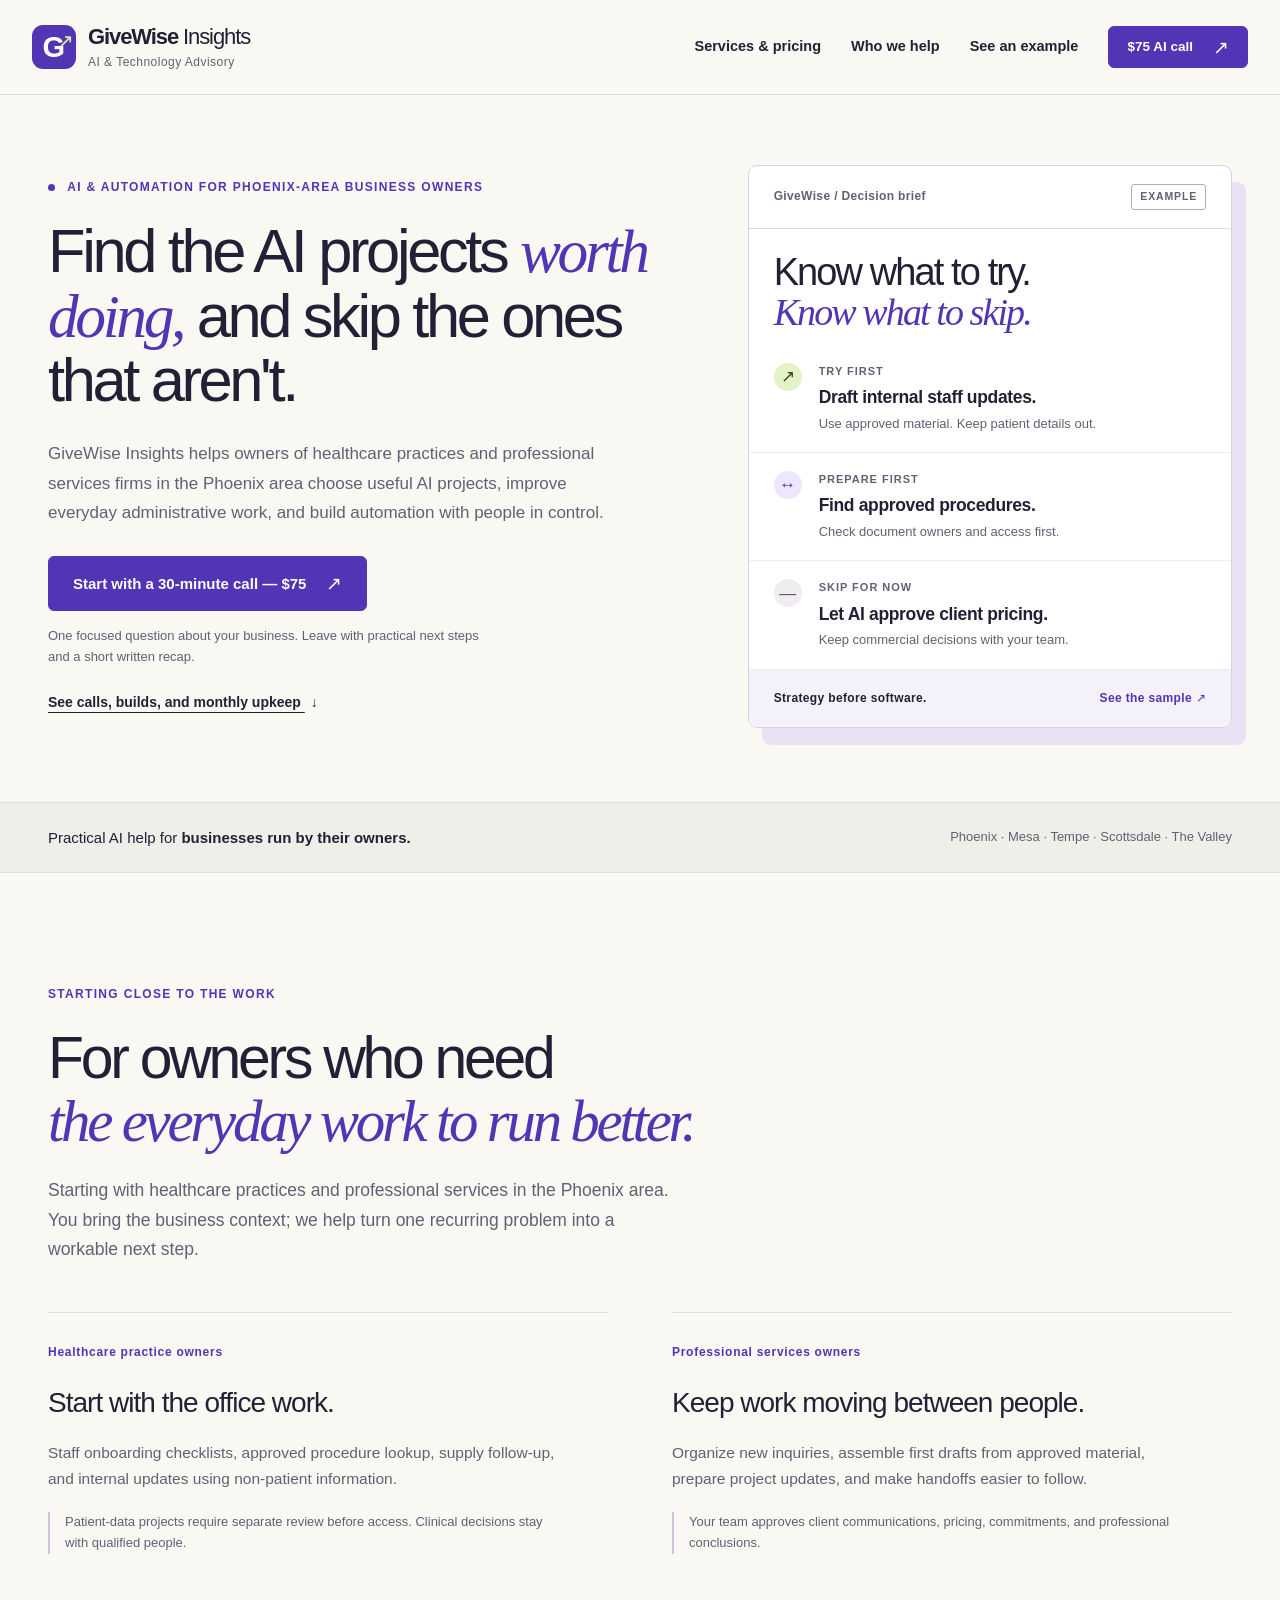
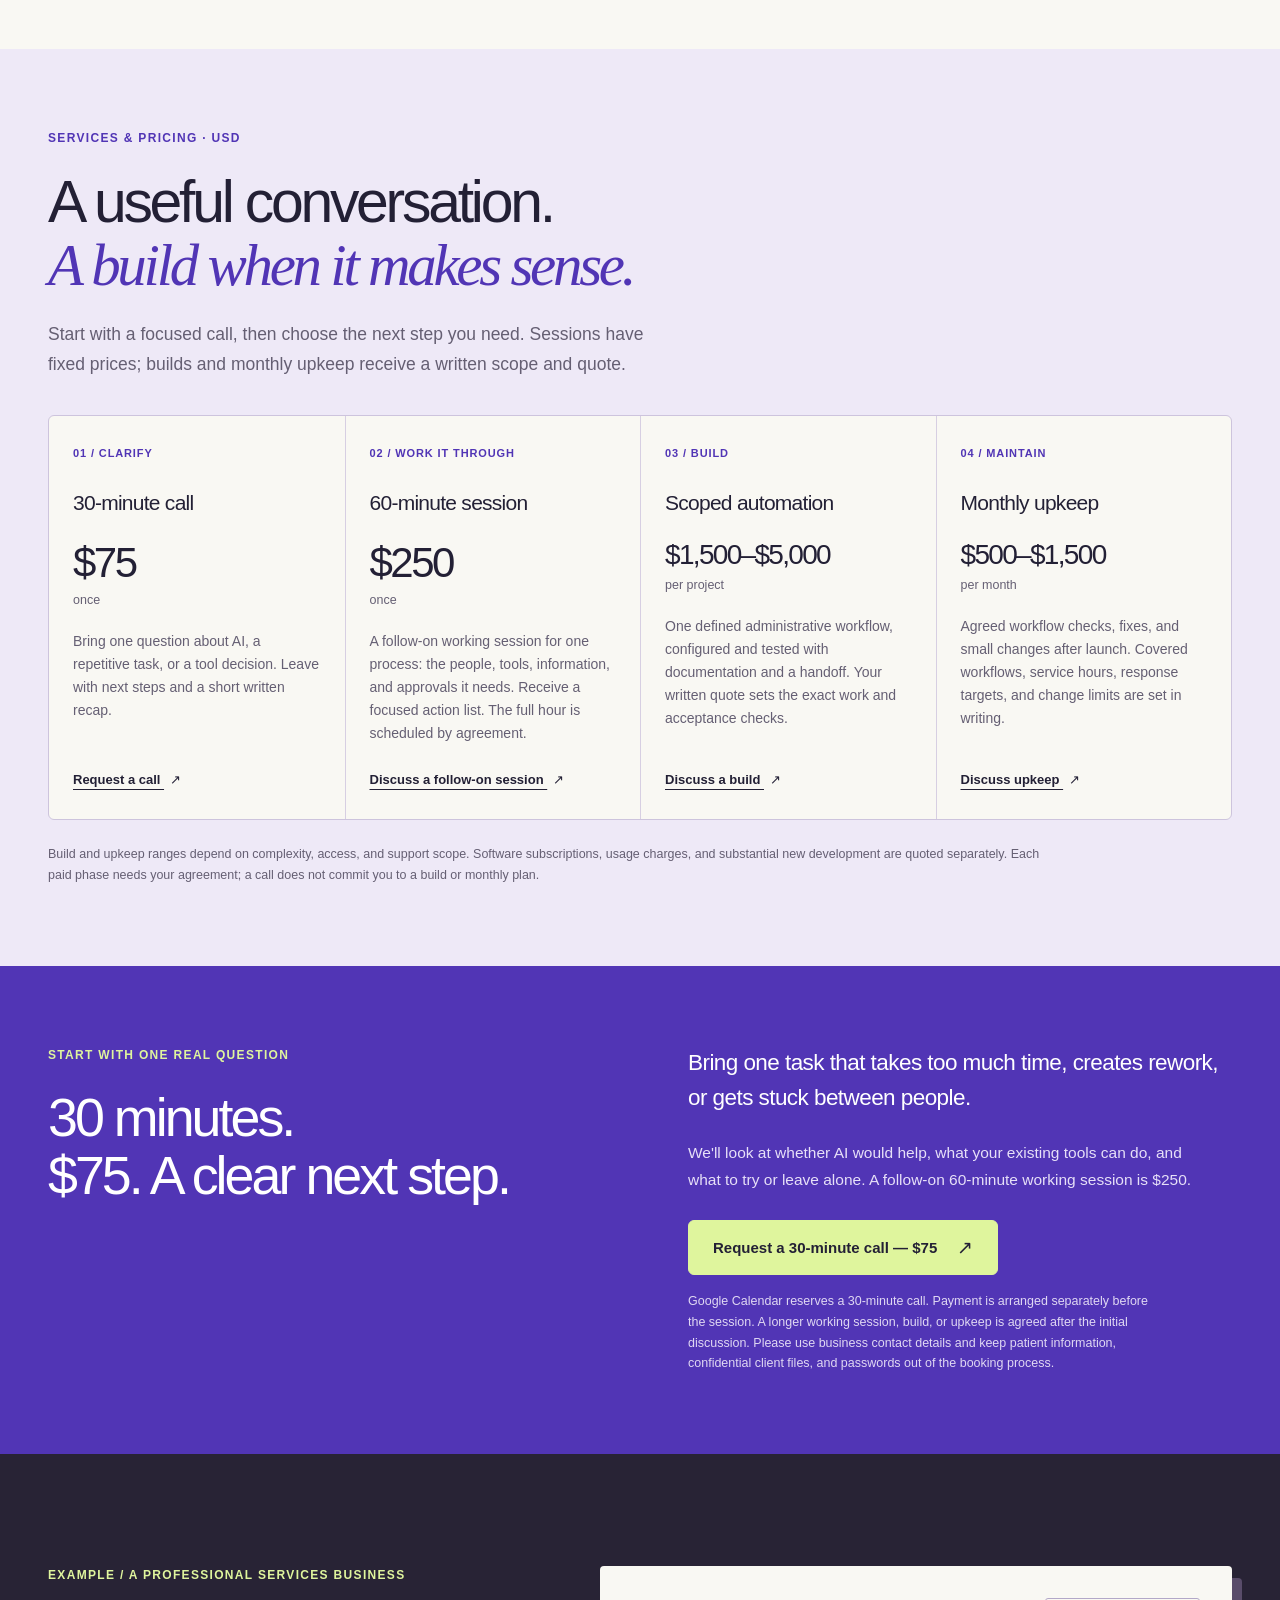
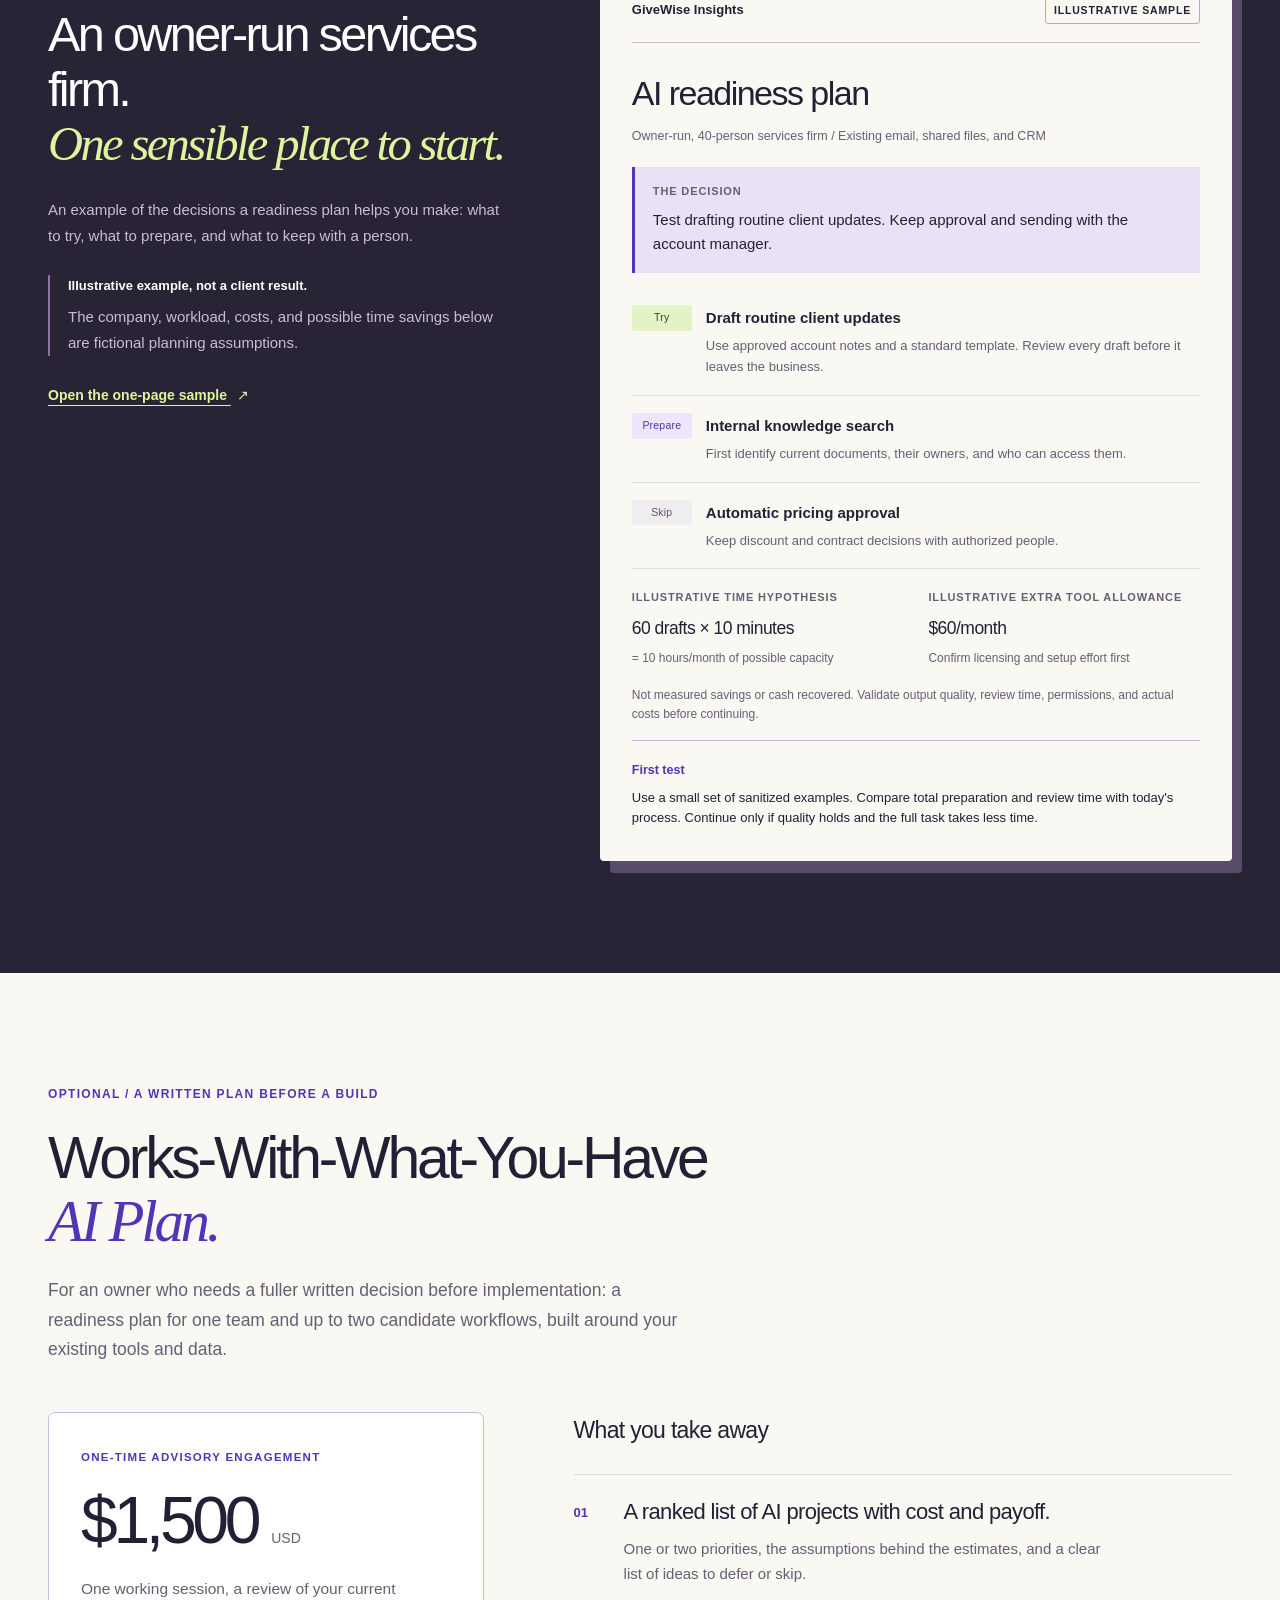
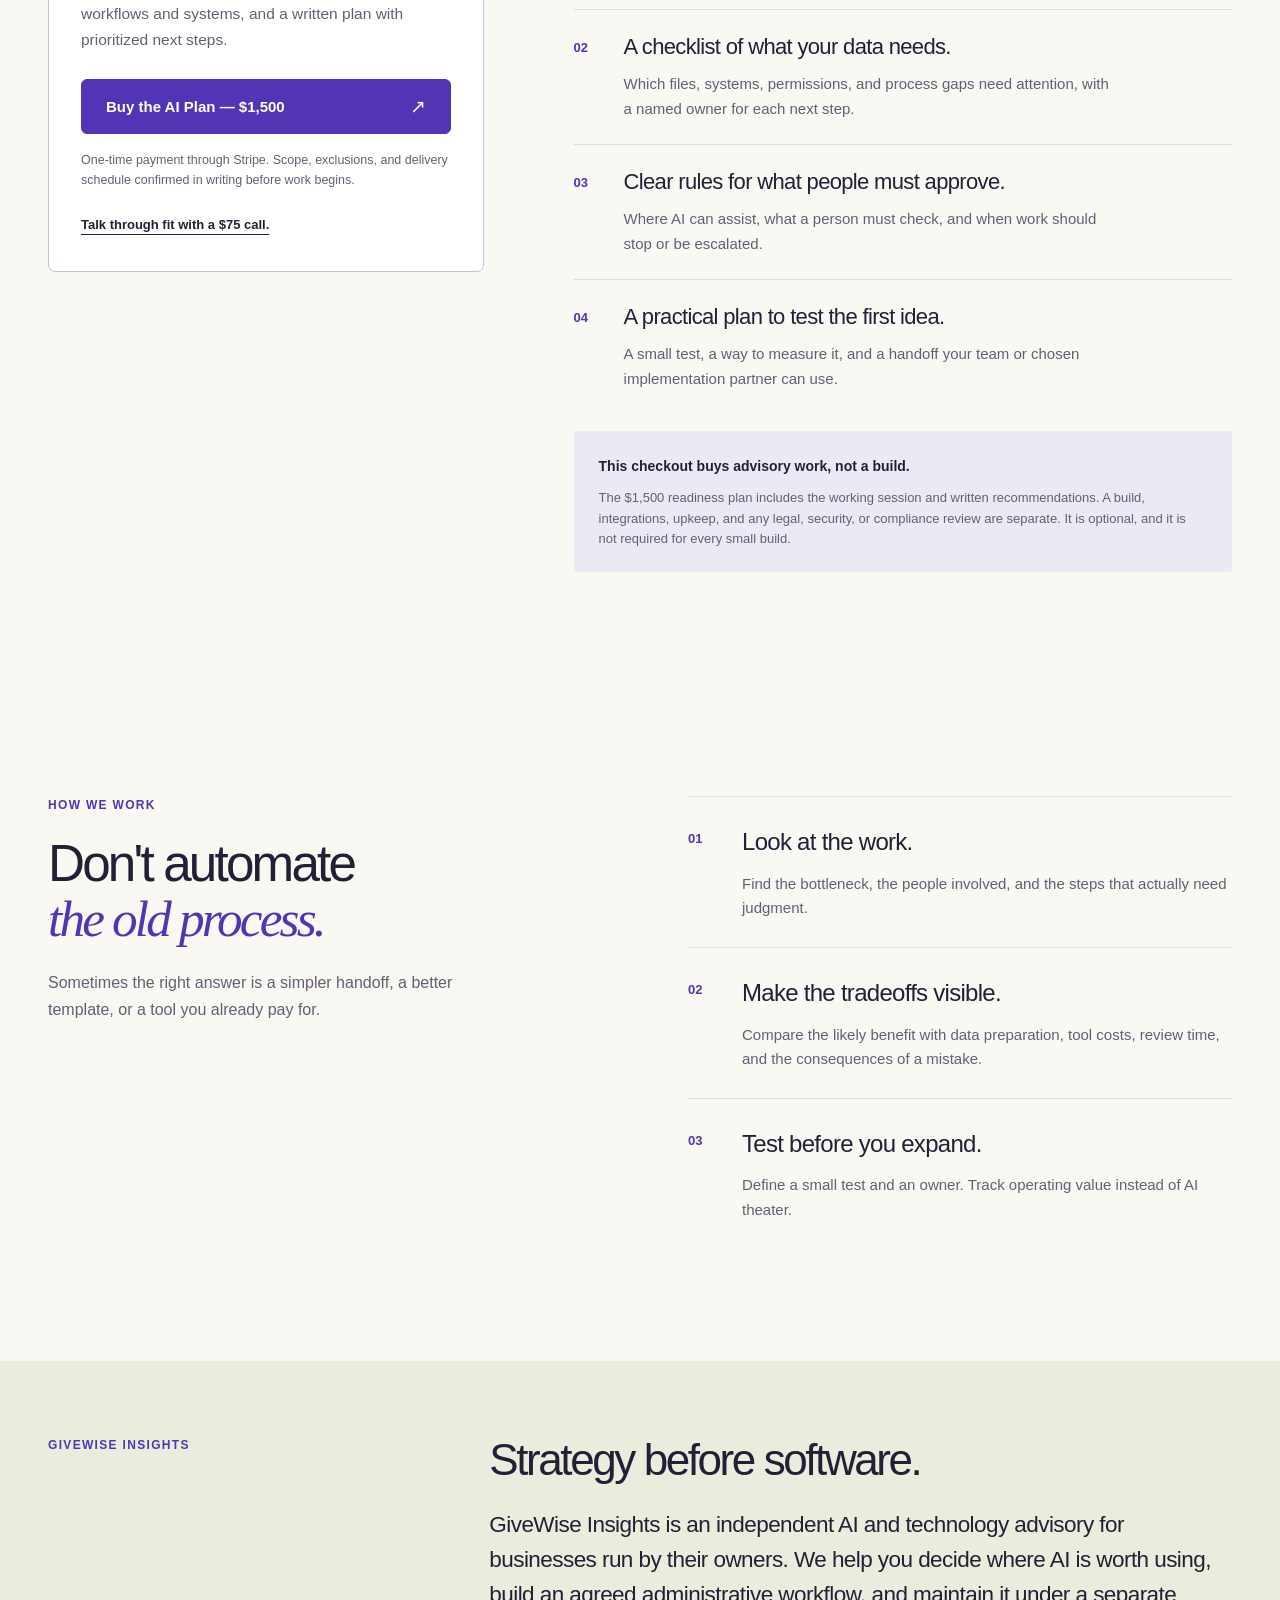
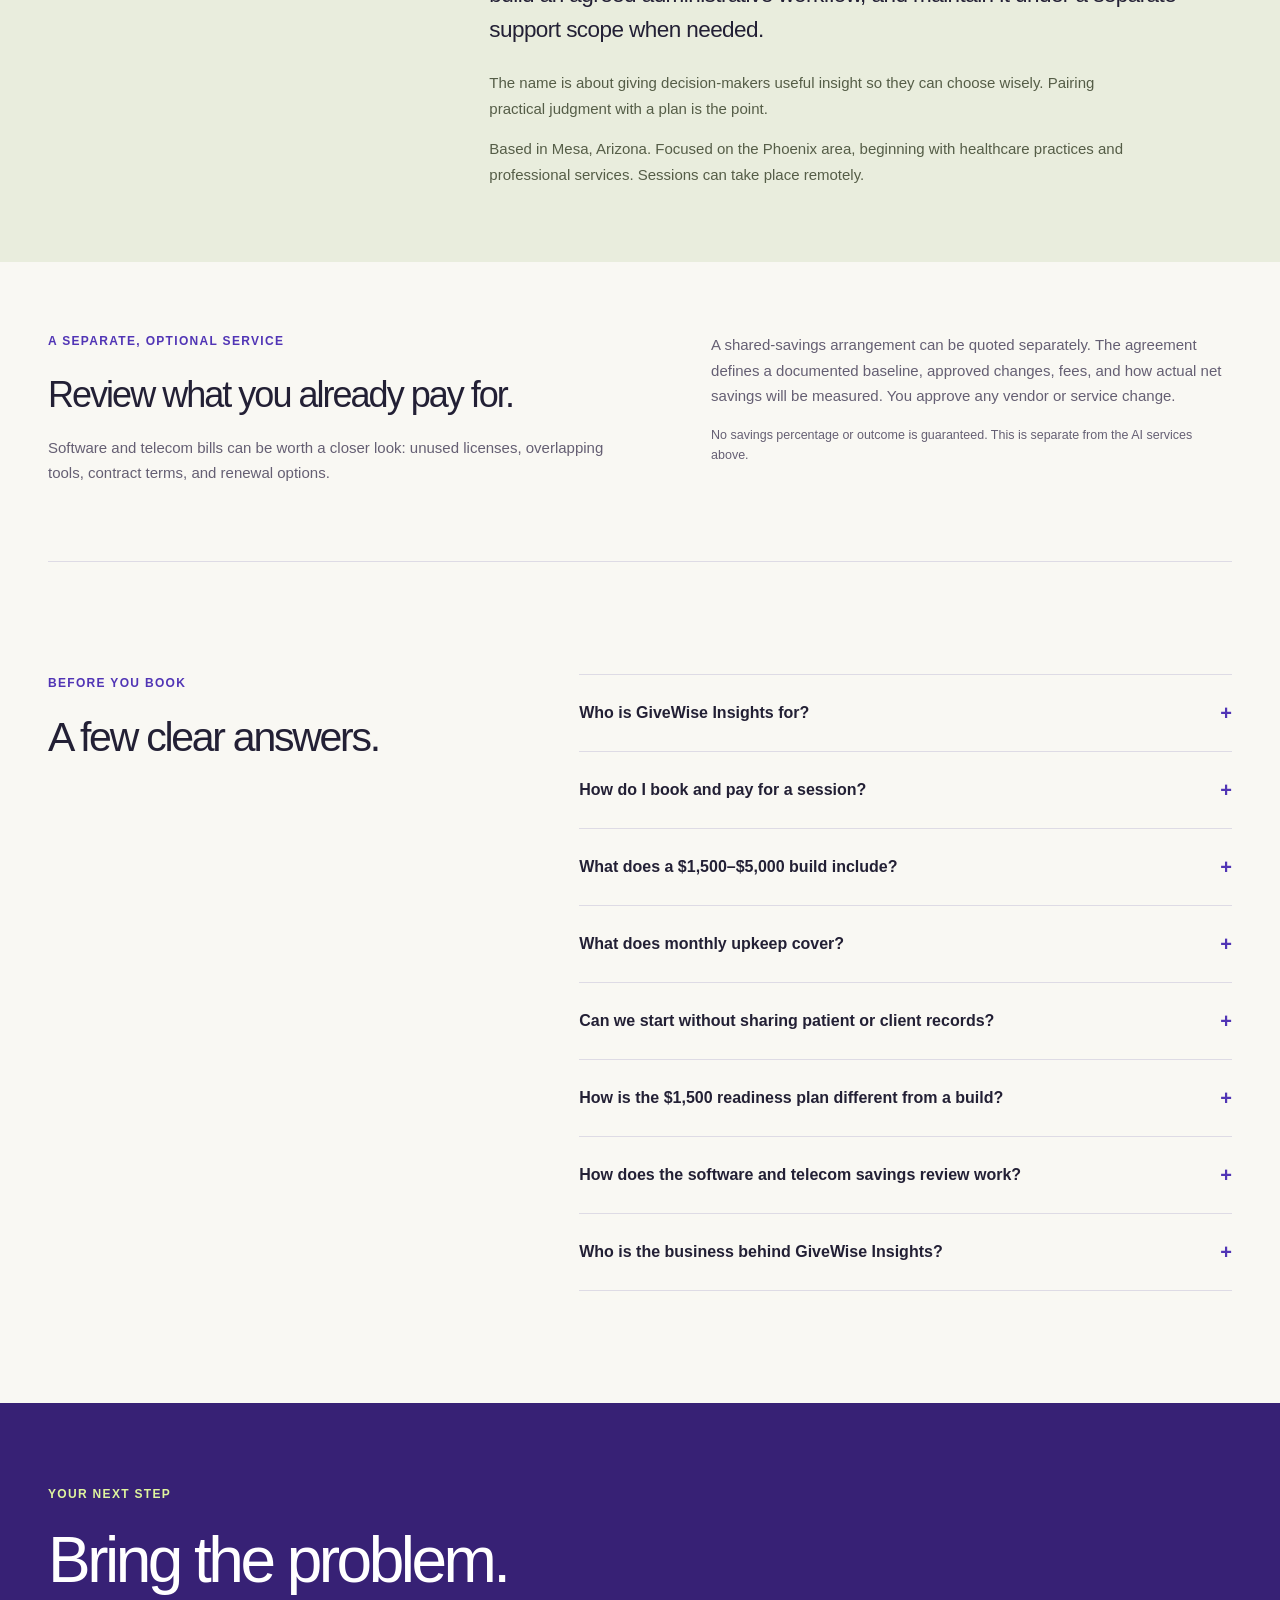
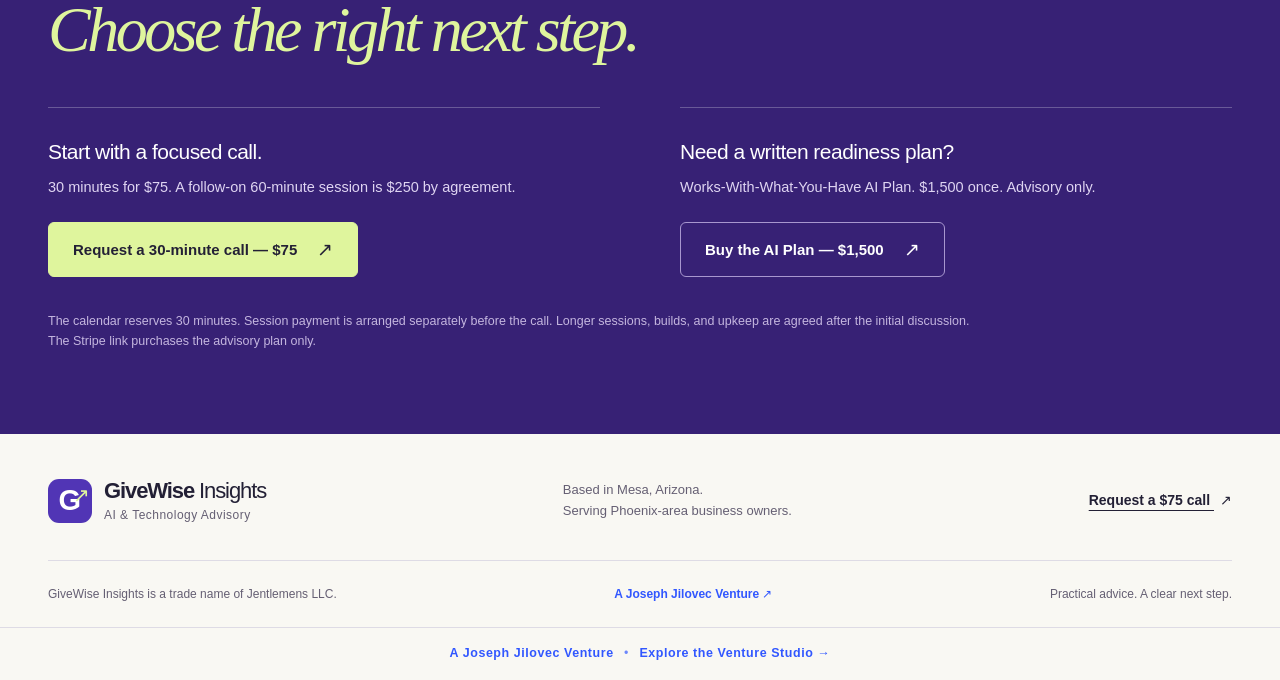
==== commit 499a2040: "feat: add Joseph Jilovec venture portfolio footer link and studio navigation bar" ====
--- a/index.html
+++ b/index.html
@@ -95,7 +95,7 @@
 
     <section class="contact-section" id="contact" aria-labelledby="contact-title"><div class="wrap"><p class="eyebrow light">Your next step</p><h2 id="contact-title">Bring the problem.<br><em>Choose the right next step.</em></h2><div class="contact-options"><div><h3>Start with a focused call.</h3><p>30 minutes for $75. A follow-on 60-minute session is $250 by agreement.</p><a class="button button-lime" href="https://calendar.app.google/Wa1YCdLV9LGK1jH98" target="_blank" rel="noopener noreferrer">Request a 30-minute call — $75 <span aria-hidden="true">↗</span></a></div><div><h3>Need a written readiness plan?</h3><p>Works-With-What-You-Have AI Plan. $1,500 once. Advisory only.</p><a class="button button-outline" href="https://buy.stripe.com/3cI6oH6R6dddbLN3Ij1Fe0c" target="_blank" rel="noopener noreferrer">Buy the AI Plan — $1,500 <span aria-hidden="true">↗</span></a></div></div><p class="small-note">The calendar reserves 30 minutes. Session payment is arranged separately before the call. Longer sessions, builds, and upkeep are agreed after the initial discussion. The Stripe link purchases the advisory plan only.</p></div></section>
   </main>
-  <footer class="site-footer"><div class="wrap footer-top"><a class="brand" href="#top"><span class="brand-mark" aria-hidden="true">G<span>↗</span></span><span class="brand-name">GiveWise <span>Insights</span><small>AI &amp; Technology Advisory</small></span></a><p>Based in Mesa, Arizona.<br>Serving Phoenix-area business owners.</p><a class="text-link" href="#review">Request a $75 call <span aria-hidden="true">↗</span></a></div><div class="wrap footer-bottom"><p>GiveWise Insights is a trade name of Jentlemens LLC.</p><p>Practical advice. A clear next step.</p></div></footer>
+  <footer class="site-footer"><div class="wrap footer-top"><a class="brand" href="#top"><span class="brand-mark" aria-hidden="true">G<span>↗</span></span><span class="brand-name">GiveWise <span>Insights</span><small>AI &amp; Technology Advisory</small></span></a><p>Based in Mesa, Arizona.<br>Serving Phoenix-area business owners.</p><a class="text-link" href="#review">Request a $75 call <span aria-hidden="true">↗</span></a></div><div class="wrap footer-bottom"><p>GiveWise Insights is a trade name of Jentlemens LLC.</p><a href="https://josephjilovec.com/portfolio" target="_blank" rel="noopener noreferrer" style="color:var(--accent, #3157ff);text-decoration:none;font-weight:600;font-size:12px">A Joseph Jilovec Venture ↗</a><p>Practical advice. A clear next step.</p></div><div class="jj-venture-nav" style="border-top:1px solid var(--line, rgba(0,0,0,.08));padding:1rem 1.25rem;text-align:center;font-size:.78rem;letter-spacing:.045em"><a href="https://josephjilovec.com/portfolio" target="_blank" rel="noopener noreferrer" style="color:#3157ff;text-decoration:none;font-weight:700">A Joseph Jilovec Venture</a><span aria-hidden="true" style="color:#3157ff;margin:0 .65rem;opacity:.7">•</span><a href="https://josephjilovec.com/portfolio" target="_blank" rel="noopener noreferrer" style="color:#3157ff;text-decoration:none;font-weight:800">Explore the Venture Studio →</a></div></footer>
   <script src="script.js" defer></script>
 </body>
 </html>
--- a/styles.css
+++ b/styles.css
@@ -1,17 +1,2087 @@
-:root{--ink:#232035;--muted:#655f73;--purple:#5135b5;--purple-dark:#372175;--lime:#dff59d;--paper:#f9f8f3;--line:#dedbe5;--white:#fff;--max:1264px;font-family:"Helvetica Neue",Helvetica,Arial,sans-serif;color:var(--ink);background:var(--paper);font-synthesis:none}*{box-sizing:border-box}html{scroll-behavior:smooth;scroll-padding-top:100px}body{margin:0;-webkit-font-smoothing:antialiased}a{color:inherit;text-decoration:none}button{font:inherit}a,button,summary{-webkit-tap-highlight-color:transparent}a:focus-visible,button:focus-visible,summary:focus-visible{outline:3px solid #8f6cef;outline-offset:5px}::selection{background:var(--lime);color:var(--ink)}h1,h2,h3,h4,p{margin-top:0}h1,h2,h3,h4{font-weight:500}h1,h2{letter-spacing:-.055em}h1 em,h2 em,.board-title em{font-family:Georgia,"Times New Roman",serif;font-weight:400}p{line-height:1.65}.wrap{width:min(var(--max),calc(100% - 96px));margin-inline:auto}.section-space{padding-block:112px}.skip-link{position:fixed;top:12px;left:12px;z-index:100;transform:translateY(-160%);padding:12px 18px;background:var(--ink);color:#fff}.skip-link:focus{transform:none}.site-header{position:sticky;top:0;z-index:20;border-bottom:1px solid var(--line);background:rgba(249,248,243,.96);backdrop-filter:blur(16px)}.header-inner{width:min(1440px,calc(100% - 64px));margin:auto;min-height:94px;display:flex;align-items:center;gap:30px}.brand{display:inline-flex;align-items:center;gap:11px;flex-shrink:0}.brand-mark{width:43px;height:43px;position:relative;display:flex;align-items:center;justify-content:center;background:var(--purple);color:var(--white);border-radius:11px;font-size:29px;font-weight:650;letter-spacing:-.08em;padding-right:3px}.brand-mark>span{position:absolute;right:4px;top:0;font-size:20px;color:var(--lime)}.brand-name{font-size:21px;font-weight:650;letter-spacing:-.055em;line-height:1.1}.brand-name>span{font-weight:400}.brand-name small{display:block;margin-top:7px;color:var(--muted);font-size:10px;font-weight:500;letter-spacing:.055em}.header-inner nav{margin-left:auto;display:flex;gap:28px;font-size:12px;font-weight:550}.header-inner nav a:hover,.text-link:hover{color:var(--purple)}.button{display:inline-flex;align-items:center;justify-content:center;gap:22px;min-height:54px;max-width:100%;padding:17px 22px;border:1px solid var(--purple);border-radius:5px;background:var(--purple);color:var(--white);font-size:13px;font-weight:600;line-height:1.4;text-align:left;transition:background .18s,transform .18s}.button:hover{background:var(--purple-dark);transform:translateY(-2px)}.button>span{font-size:19px;line-height:1;flex-shrink:0}.button-small{min-height:42px;padding:10px 17px;font-size:12px}.button-lime{background:var(--lime);color:var(--ink);border-color:var(--lime)}.button-lime:hover{background:#ebffc0;color:var(--ink)}.button-outline{background:transparent;color:var(--white);border-color:#a897cf}.button-outline:hover{background:#4a328c}.eyebrow{margin-bottom:22px;font-size:10px;line-height:1.7;font-weight:650;letter-spacing:.13em;text-transform:uppercase;color:var(--purple)}.eyebrow.light{color:var(--lime)}.status-dot{width:6px;height:6px;display:inline-block;vertical-align:middle;margin-right:8px;border-radius:50%;background:var(--purple)}.hero{display:grid;grid-template-columns:1.3fr 1fr;gap:70px;align-items:center;padding-block:70px 74px}.hero h1{font-size:clamp(45px,4.8vw,70px);line-height:1.045;margin-bottom:26px}.hero h1 em{color:var(--purple)}.hero-description{max-width:580px;color:var(--muted);font-size:15px;line-height:1.75;margin-bottom:28px}.cta-note{max-width:430px;font-size:11px;line-height:1.7;color:var(--muted);margin:14px 0 21px}.text-link{display:inline-block;font-size:12px;font-weight:550;text-decoration:underline;text-underline-offset:5px;line-height:1.7}.text-link>span{display:inline-block;margin-left:6px;text-decoration:none}.decision-board{background:#fff;border:1px solid #d8d2e9;border-radius:9px;box-shadow:14px 17px 0 #e8e2f3;overflow:hidden}.board-top,.board-bottom{display:flex;justify-content:space-between;align-items:center;gap:12px;padding:18px 25px;font-size:9px;font-weight:550;letter-spacing:.04em}.board-top{border-bottom:1px solid var(--line);color:var(--muted)}.paper-label{font-size:8px;text-transform:uppercase;letter-spacing:.1em;border:1px solid #b3a8c8;border-radius:2px;padding:4px 6px;line-height:1.5;white-space:nowrap}.board-title{font-size:37px;line-height:1.04;letter-spacing:-.05em;padding:24px 25px 0;margin-bottom:12px}.board-title em{color:var(--purple)}.decision-row{display:grid;grid-template-columns:29px 1fr;gap:14px;padding:18px 25px;border-bottom:1px solid #eeebf2}.decision-symbol{width:27px;height:27px;display:grid;place-items:center;border-radius:50%;font-size:17px}.try{background:#e4f3c6;color:#33481e}.prepare{background:#eee6ff;color:#5135a6}.skip{background:#efedef;color:#60576a}.decision-row small{display:block;font-size:8px;letter-spacing:.12em;text-transform:uppercase;font-weight:650;margin-bottom:6px;color:var(--muted)}.decision-row h2{font-size:16px;letter-spacing:-.02em;margin-bottom:4px;font-weight:550;line-height:1.3}.decision-row p{font-size:10px;color:var(--muted);margin-bottom:0}.board-bottom{padding-block:19px;background:#f4f1fb;font-size:9px}.board-bottom a{color:var(--purple);font-weight:650}.audience-band{border-block:1px solid var(--line);background:#efeee8}.audience-band>.wrap{display:flex;gap:28px;align-items:center;justify-content:space-between;padding-block:22px}.audience-band p{font-size:13px;margin:0}.audience-band strong{font-weight:650}.audience-band span{font-size:10px;color:var(--muted)}.review-section{background:var(--purple);color:#fff;padding-block:80px}.review-grid{display:grid;grid-template-columns:1fr 1fr;gap:96px}.review-section h2{font-size:clamp(40px,4.2vw,61px);line-height:1.08;margin:0}.large-copy{font-size:21px;line-height:1.5;letter-spacing:-.025em}.review-copy>p:not(.large-copy):not(.small-note){font-size:13px;color:#e7e0f8;max-width:510px;line-height:1.8}.review-copy .button{margin-top:9px}.small-note{font-size:10px;line-height:1.75;color:var(--muted);margin:15px 0 0}.review-copy .small-note{color:#e0d8f3;max-width:440px}.section-heading{max-width:890px;margin-bottom:48px}.section-heading h2{font-size:clamp(40px,4.6vw,65px);line-height:1.07;margin-bottom:23px}.section-heading h2 em{color:var(--purple)}.section-heading>p:last-child{font-size:16px;max-width:610px;color:var(--muted);margin-bottom:0}.plan-layout{display:grid;grid-template-columns:.86fr 1.3fr;gap:90px;align-items:start}.price-card{position:sticky;top:120px;border:1px solid #c9bfdd;background:#fff;padding:35px 32px;border-radius:7px}.price-card .eyebrow{font-size:9px;margin-bottom:20px}.price{font-size:66px;letter-spacing:-.065em;line-height:1;margin-bottom:23px}.price>span{font-size:12px;letter-spacing:0;color:var(--muted)}.price-card>p:not(.eyebrow):not(.price):not(.small-note){font-size:14px;color:var(--muted)}.price-card .button{display:flex;margin-top:26px;justify-content:space-between}.price-card .text-link{font-size:10px;margin-top:23px}.deliverables>h3{font-size:22px;margin-bottom:25px;letter-spacing:-.03em}.outcome-list,.method-list,.sample-decisions{list-style:none;padding:0;margin:0}.outcome-list>li{display:grid;grid-template-columns:27px 1fr;gap:20px;padding:23px 0;border-top:1px solid var(--line)}.outcome-list>li>span{font-size:10px;font-weight:600;color:var(--purple);padding-top:5px}.outcome-list h4{font-size:22px;line-height:1.2;letter-spacing:-.03em;margin-bottom:11px}.outcome-list p{font-size:13px;color:var(--muted);margin:0;max-width:465px}.scope-note{background:#ece8f4;padding:22px 25px;margin-top:17px;border-radius:4px}.scope-note strong{font-size:12px;font-weight:600}.scope-note p{font-size:11px;color:var(--muted);margin:9px 0 0}.sample-section{background:#282335;color:#fff}.sample-grid{display:grid;grid-template-columns:.84fr 1.16fr;gap:94px;align-items:start}.sample-intro{position:sticky;top:130px}.sample-intro h2{font-size:clamp(35px,3.8vw,54px);line-height:1.12;margin-bottom:25px}.sample-intro h2 em{color:var(--lime)}.sample-intro>p:not(.eyebrow){color:#c7c0d1;font-size:13px;line-height:1.85}.sample-intro .example-disclaimer{border-left:2px solid #8a749f;padding-left:18px;margin:26px 0}.example-disclaimer strong{display:block;font-weight:550;color:#fff;font-size:11px;margin-bottom:6px}.sample-intro .text-link{color:var(--lime)}.sample-paper{padding:32px;background:var(--paper);color:var(--ink);box-shadow:10px 12px 0 #594c6a;border-radius:3px}.paper-heading{display:flex;justify-content:space-between;align-items:center;gap:12px;padding-bottom:18px;border-bottom:1px solid #c8c2d1;font-size:11px;font-weight:650}.sample-paper h3{font-size:34px;letter-spacing:-.045em;margin:23px 0 5px}.paper-context{font-size:10px;color:var(--muted);margin-bottom:20px}.sample-goal{padding:15px 17px;background:#e9e2f4;border-left:3px solid var(--purple)}.sample-goal small,.sample-math small{display:block;font-size:8px;text-transform:uppercase;letter-spacing:.09em;color:var(--muted);font-weight:650}.sample-goal p{font-size:13px;line-height:1.6;margin:7px 0 0}.sample-decisions{margin-top:15px}.sample-decisions li{display:grid;grid-template-columns:58px 1fr;align-items:start;gap:13px;border-bottom:1px solid var(--line);padding:17px 0}.tag{display:inline-block;text-align:center;font-size:8px;letter-spacing:.02em;padding:5px 6px;border-radius:3px;line-height:1.5}.sample-decisions h4,.sample-decisions h2{font-size:13px;font-weight:600;margin:1px 0 6px}.sample-decisions p{font-size:10px;line-height:1.7;color:var(--muted);margin:0}.sample-math{display:grid;grid-template-columns:1fr 1fr;gap:25px;padding:20px 0 10px}.sample-math strong{display:block;font-size:16px;letter-spacing:-.03em;font-weight:500;margin:7px 0}.sample-math div>span{display:block;font-size:9px;line-height:1.7;color:var(--muted)}.paper-footnote{font-size:9px;line-height:1.7;color:var(--muted);margin:6px 0 16px}.paper-next{padding-top:15px;border-top:1px solid #bdb3cc}.paper-next strong{font-size:10px;font-weight:650;color:var(--purple)}.paper-next p{font-size:10px;line-height:1.75;margin:6px 0 0}.method-section{display:grid;grid-template-columns:1fr 1fr;gap:96px}.method-heading{margin:0}.method-heading h2{font-size:clamp(40px,4vw,57px)}.method-heading>p:last-child{font-size:14px;max-width:390px}.method-list li{padding:26px 0;border-top:1px solid var(--line);display:grid;grid-template-columns:28px 1fr;gap:24px}.method-list li>span{color:var(--purple);font-size:10px;padding-top:6px}.method-list h3{font-size:24px;letter-spacing:-.03em;margin-bottom:10px}.method-list p{font-size:13px;color:var(--muted);margin:0}.about-section{background:#e9eddd;padding-block:75px}.about-grid{display:grid;grid-template-columns:1fr 2fr;gap:70px}.about-section h2{font-size:44px;line-height:1.1;margin-bottom:24px}.about-section .large-copy{max-width:760px}.about-section p:not(.eyebrow):not(.large-copy){font-size:13px;color:#555d47;max-width:640px}.about-section p:last-child{margin-bottom:0}.faq-section{display:grid;grid-template-columns:.8fr 1.2fr;gap:96px}.faq-section h2{font-size:41px;line-height:1.1}.faq-list details{border-top:1px solid var(--line)}.faq-list details:last-child{border-bottom:1px solid var(--line)}.faq-list summary{display:flex;align-items:center;justify-content:space-between;gap:20px;list-style:none;padding:23px 0;font-size:14px;line-height:1.5;cursor:pointer}.faq-list summary::-webkit-details-marker{display:none}.faq-list summary>span{flex-shrink:0;font-size:20px;color:var(--purple)}.faq-list details[open] summary>span{transform:rotate(45deg)}.faq-list details>p{font-size:12px;color:var(--muted);padding:0 30px 25px 0;line-height:1.9;margin:0}.contact-section{padding-block:82px;background:var(--purple-dark);color:#fff}.contact-section h2{font-size:clamp(44px,5vw,68px);line-height:1.08;margin-bottom:43px}.contact-section h2 em{color:var(--lime)}.contact-options{display:grid;grid-template-columns:1fr 1fr;gap:80px}.contact-options>div{border-top:1px solid #ffffff40;padding-top:27px}.contact-options h3{font-size:20px;letter-spacing:-.025em;margin-bottom:7px}.contact-options p{font-size:12px;color:#dfd5f2;margin-bottom:22px}.contact-section .small-note{color:#c4b6df;margin-top:34px}.site-footer{background:var(--paper);padding-top:44px}.footer-top{display:flex;align-items:center;justify-content:space-between;gap:30px;padding-bottom:37px}.footer-top>p{font-size:11px;color:var(--muted);margin:0}.footer-bottom{border-top:1px solid var(--line);display:flex;align-items:center;justify-content:space-between;gap:24px;padding-block:23px}.footer-bottom p{font-size:9px;color:var(--muted);margin:0}.sample-document{background:#e7e3ed;padding:35px 24px}.sample-toolbar{width:min(800px,100%);margin:0 auto 24px;display:flex;justify-content:space-between;align-items:center;gap:20px}.sample-toolbar .button{cursor:pointer}.standalone-paper{width:min(800px,100%);margin:auto;padding:42px 48px;box-shadow:0 12px 50px #28233518}.standalone-paper .sample-decisions p,.standalone-paper .paper-next p{font-size:12px}.standalone-paper .sample-decisions h4,.standalone-paper .sample-decisions h2{font-size:15px}.standalone-paper .sample-math{padding-block:23px}.standalone-disclaimer{font-size:10px;color:var(--muted);margin-top:15px}.sample-document-note{width:min(800px,100%);margin:25px auto 0;font-size:10px;color:var(--muted)}
-@media(min-width:1550px){.hero{padding-block:90px}.hero h1{font-size:72px}.hero-description{font-size:16px}}
-@media(max-width:1100px){.wrap{width:calc(100% - 64px)}.header-inner{gap:22px}.header-inner nav{gap:19px}.hero{gap:43px;grid-template-columns:1.14fr 1fr;padding-top:55px}.hero h1{font-size:clamp(41px,5.1vw,58px)}.hero .eyebrow{font-size:9px}.hero-description{font-size:14px}.decision-row{padding-inline:20px}.board-top,.board-bottom{padding-inline:20px}.board-title{padding-inline:20px;font-size:33px}.plan-layout,.sample-grid{gap:55px}.review-grid,.method-section,.faq-section{gap:65px}.price-card{padding:28px 24px}.audience-band>.wrap{gap:20px}.audience-band span{max-width:220px;line-height:1.7}.sample-paper{padding:26px}}
-@media(max-width:850px){.header-inner{min-height:82px}.header-inner nav{display:none}.header-inner>.button{margin-left:auto}.hero{grid-template-columns:1fr 1fr;gap:30px}.hero h1{font-size:40px}.hero .eyebrow{max-width:250px}.hero-description{font-size:13px}.hero .button{font-size:11px;gap:12px;padding-inline:16px}.board-top{font-size:8px;padding-inline:17px}.board-title{font-size:31px;padding-inline:17px}.decision-row{padding:15px 17px;gap:9px;grid-template-columns:24px 1fr}.decision-symbol{width:23px;height:23px}.decision-row h2{font-size:14px}.decision-row p{font-size:9px}.board-bottom{font-size:8px;padding-inline:17px}.plan-layout{gap:40px;grid-template-columns:.95fr 1.05fr}.outcome-list>li{gap:12px;grid-template-columns:22px 1fr}.outcome-list h4{font-size:19px}.outcome-list p{font-size:12px}.price-card .button{font-size:11px;gap:8px;padding-inline:15px}.price{font-size:56px}.sample-grid{grid-template-columns:1fr;gap:40px}.sample-intro{position:static;max-width:590px}.sample-paper{max-width:660px;width:100%;margin-left:auto}.sample-intro h2{font-size:45px}.sample-intro .example-disclaimer{margin-block:20px}.method-section,.review-grid,.faq-section{gap:45px}.contact-options{gap:40px}.contact-options .button{font-size:11px;gap:12px}.about-grid{grid-template-columns:.6fr 1.4fr;gap:45px}.about-section h2{font-size:38px}.section-space{padding-block:85px}}
-@media(max-width:650px){html{scroll-padding-top:85px}.wrap{width:calc(100% - 40px)}.header-inner{width:calc(100% - 32px);min-height:76px;gap:15px}.brand{gap:8px}.brand-mark{width:34px;height:34px;font-size:25px;border-radius:8px}.brand-mark>span{font-size:15px;right:3px}.brand-name{font-size:17px}.brand-name small{font-size:7px;letter-spacing:.02em;margin-top:5px}.button-small{font-size:10px;padding:9px 12px;gap:8px;min-height:38px}.hero{grid-template-columns:1fr;gap:39px;padding-block:43px 48px}.hero .eyebrow{max-width:none;font-size:8px;letter-spacing:.1em;margin-bottom:20px}.hero h1{font-size:clamp(38px,9.3vw,58px);line-height:1.065;max-width:550px;margin-bottom:23px}.hero-description{font-size:14px;line-height:1.8;margin-bottom:25px}.hero .button{font-size:12px;padding-inline:19px;gap:18px;min-height:54px}.hero .text-link{font-size:11px}.cta-note{max-width:390px;font-size:10px;margin-bottom:20px}.decision-board{max-width:500px;width:calc(100% - 10px);margin:0 auto 8px;box-shadow:9px 10px 0 #e8e2f3}.board-top,.board-bottom{padding-inline:21px;font-size:9px}.board-title{font-size:36px;padding-inline:21px;padding-top:24px}.decision-row{padding:17px 21px;gap:13px;grid-template-columns:27px 1fr}.decision-symbol{width:27px;height:27px}.decision-row h2{font-size:16px}.decision-row p{font-size:10px}.audience-band>.wrap{display:block;padding-block:22px}.audience-band p{font-size:12px}.audience-band span{display:block;max-width:none;margin-top:10px;font-size:9px}.review-section{padding-block:54px}.review-grid,.plan-layout,.method-section,.about-grid,.faq-section{grid-template-columns:1fr;gap:33px}.review-section h2{font-size:42px}.eyebrow{font-size:9px;margin-bottom:18px}.large-copy{font-size:19px}.review-copy .button{font-size:12px;gap:14px}.section-space{padding-block:64px}.section-heading{margin-bottom:31px}.section-heading h2{font-size:40px;line-height:1.08}.section-heading>p:last-child{font-size:14px}.price-card{position:static;padding:27px}.price{font-size:63px}.price-card .button{font-size:12px;padding:17px;gap:14px}.price-card>p:not(.eyebrow):not(.price):not(.small-note){font-size:13px}.deliverables>h3{margin-bottom:17px}.outcome-list h4{font-size:21px}.outcome-list p{font-size:12px}.outcome-list>li{grid-template-columns:22px 1fr;gap:17px}.scope-note{padding:20px}.sample-grid{gap:30px}.sample-intro h2{font-size:39px}.sample-intro>p:not(.eyebrow){font-size:12px}.sample-paper{padding:23px 19px;width:calc(100% - 8px);box-shadow:7px 8px 0 #594c6a;margin-right:8px}.paper-heading{font-size:10px;gap:8px}.paper-label{font-size:7px;padding:4px 5px;letter-spacing:.06em}.sample-paper h3{font-size:29px}.paper-context{font-size:9px}.sample-goal{padding:14px}.sample-goal p{font-size:12px}.sample-decisions li{grid-template-columns:51px 1fr;gap:10px}.sample-decisions h4,.sample-decisions h2{font-size:12px}.sample-decisions p{font-size:10px}.sample-math{gap:18px}.sample-math strong{font-size:14px}.sample-math small{font-size:7px}.sample-math div>span{font-size:8px}.paper-footnote{font-size:8px}.method-heading>p:last-child{font-size:14px}.method-heading h2{font-size:44px}.method-list li{gap:17px}.method-list h3{font-size:23px}.about-section{padding-block:55px}.about-grid{gap:8px}.about-section h2{font-size:37px}.about-section .large-copy{font-size:18px}.faq-section{gap:12px}.faq-section h2{font-size:37px}.faq-list summary{font-size:13px;padding-block:21px}.contact-section{padding-block:58px}.contact-section h2{font-size:44px;margin-bottom:31px}.contact-options{grid-template-columns:1fr;gap:30px}.contact-options>div{padding-top:22px}.contact-options .button{font-size:12px;gap:16px}.contact-section .small-note{font-size:9px;margin-top:27px}.footer-top{flex-wrap:wrap;justify-content:flex-start;gap:25px;padding-bottom:28px}.footer-top>.text-link{margin-right:auto}.footer-top>p{margin-left:auto;font-size:9px}.footer-bottom{display:block;padding-block:22px}.footer-bottom p{font-size:9px}.footer-bottom p+p{margin-top:9px}.sample-document{padding:24px 13px}.sample-toolbar{align-items:flex-start;gap:12px}.sample-toolbar .text-link{font-size:10px}.sample-toolbar .button{font-size:10px;min-height:40px;padding:10px 12px;gap:8px}.standalone-paper{width:100%;margin:0;padding:24px 20px;box-shadow:none}.standalone-paper .sample-decisions p,.standalone-paper .paper-next p{font-size:11px}.standalone-paper .sample-decisions h4,.standalone-paper .sample-decisions h2{font-size:13px}}
-@media(max-width:360px){.brand-name{font-size:15px}.brand-name small{font-size:6px}.header-inner{gap:9px}.brand-mark{width:30px;height:30px;font-size:23px}.button-small{font-size:9px;padding:8px 9px;gap:5px}.hero h1{font-size:36px}.hero .button,.review-copy .button,.contact-options .button{font-size:11px;gap:10px;padding-inline:16px}.section-heading h2{font-size:35px}.review-section h2{font-size:37px}.sample-math{grid-template-columns:1fr;gap:14px}.paper-heading{font-size:9px}.contact-section h2{font-size:39px}.price-card{padding:24px 20px}.price-card .button{font-size:11px}.paper-label{font-size:6px}.footer-top>p{margin:0}.sample-intro h2{font-size:35px}}
-@media(prefers-reduced-motion:reduce){html{scroll-behavior:auto}.button{transition:none}.button:hover{transform:none}}
-@media print{@page{size:A4;margin:13mm}.sample-document{background:#fff;padding:0;color:#111}.sample-toolbar,.sample-document-note{display:none}.standalone-paper{padding:0;max-width:none;width:100%;margin:0;box-shadow:none;border-radius:0}.sample-paper{-webkit-print-color-adjust:exact;print-color-adjust:exact}.standalone-paper h3{margin-top:17px;font-size:29px}.standalone-paper .sample-decisions li{padding-block:12px}.standalone-paper .sample-decisions p,.standalone-paper .paper-next p{font-size:10px}.standalone-paper .sample-decisions h4,.standalone-paper .sample-decisions h2{font-size:12px}.standalone-paper .sample-math{padding-block:15px}.standalone-disclaimer{font-size:9px}.sample-paper,.sample-goal,.sample-decisions li,.sample-math,.paper-next{break-inside:avoid}}
-
-.standalone-paper h1{font-size:34px;line-height:1.1;letter-spacing:-.045em;margin:23px 0 6px}@media(max-width:650px){.standalone-paper h1{font-size:29px}}@media print{.standalone-paper h1{font-size:29px;margin-top:17px}}
-
-/* Phoenix owner-led service offers */
-.focus-section{padding-bottom:82px}.focus-section .section-heading{max-width:980px}.focus-grid{display:grid;grid-template-columns:1fr 1fr;gap:64px}.focus-grid article{border-top:1px solid var(--line);padding-top:25px}.focus-label{font-size:10px;font-weight:650;letter-spacing:.06em;color:var(--purple)}.focus-grid h3{font-size:28px;letter-spacing:-.035em;margin:17px 0 14px}.focus-grid p{font-size:14px;color:var(--muted);max-width:510px}.focus-grid .focus-boundary{border-left:2px solid #cfc5e3;padding-left:15px;font-size:11px;margin-top:20px}.pricing-section{background:#eee9f7;padding-block:80px}.pricing-section .section-heading{margin-bottom:36px}.pricing-ladder{display:grid;grid-template-columns:repeat(4,minmax(0,1fr));border:1px solid #cdc4dd;background:var(--paper);border-radius:6px;overflow:hidden}.ladder-card{padding:28px 24px;display:flex;flex-direction:column;min-width:0}.ladder-card+.ladder-card{border-left:1px solid #d7cfe2}.ladder-step{font-size:8px;text-transform:uppercase;letter-spacing:.1em;font-weight:600;color:var(--purple);margin-bottom:26px}.ladder-card h3{font-size:20px;letter-spacing:-.035em;margin-bottom:20px}.ladder-price{font-size:42px;letter-spacing:-.06em;line-height:1.1;margin-bottom:22px}.ladder-price.range{font-size:27px;white-space:nowrap}.ladder-price span{display:block;font-size:10px;letter-spacing:0;color:var(--muted);margin-top:10px}.ladder-card>p:not(.ladder-step):not(.ladder-price){font-size:12px;color:var(--muted);line-height:1.8;margin-bottom:24px}.ladder-card .text-link{font-size:10px;margin-top:auto}.pricing-note{font-size:10px;color:var(--muted);line-height:1.85;max-width:1000px;margin:22px 0 0}.savings-section{display:grid;grid-template-columns:1.1fr 1fr;gap:90px;padding-top:70px;border-bottom:1px solid var(--line);padding-bottom:60px}.savings-section h2{font-size:36px;line-height:1.15;margin-bottom:20px}.savings-section p:not(.eyebrow):not(.small-note){font-size:13px;color:var(--muted)}.savings-section .small-note{font-size:11px}.hero .eyebrow{max-width:560px}.audience-band span{max-width:none}.review-section h2 em{font-style:normal;font-family:inherit}.plan-section .section-heading .eyebrow{max-width:600px}
-@media(max-width:1100px){.ladder-card{padding:25px 20px}.ladder-card h3{font-size:18px}.ladder-price.range{font-size:23px}.focus-grid{gap:45px}.savings-section{gap:60px}}
-@media(max-width:950px){.pricing-ladder{grid-template-columns:1fr 1fr}.ladder-card{padding:28px}.ladder-card:nth-child(3){border-left:0}.ladder-card:nth-child(n+3){border-top:1px solid #d7cfe2}.ladder-price.range{font-size:30px}.ladder-card h3{font-size:22px}.ladder-card>p:not(.ladder-step):not(.ladder-price){font-size:13px}.ladder-card .text-link{font-size:11px}.ladder-step{margin-bottom:20px}.savings-section{gap:42px}.savings-section h2{font-size:32px}}
-@media(max-width:650px){.hero .eyebrow{max-width:320px;font-size:8px;letter-spacing:.06em}.focus-section{padding-bottom:54px}.focus-grid{grid-template-columns:1fr;gap:26px}.focus-grid h3{font-size:25px}.focus-grid p{font-size:13px}.pricing-section{padding-block:54px}.pricing-ladder{grid-template-columns:1fr}.ladder-card{padding:25px}.ladder-card+.ladder-card{border-left:0;border-top:1px solid #d7cfe2}.ladder-card h3{font-size:23px;margin-bottom:16px}.ladder-price{font-size:44px}.ladder-price.range{font-size:34px}.ladder-price span{display:inline-block;margin-left:8px;font-size:10px}.ladder-card>p:not(.ladder-step):not(.ladder-price){font-size:13px}.ladder-step{font-size:9px;margin-bottom:18px}.pricing-note{font-size:10px}.savings-section{grid-template-columns:1fr;gap:12px;padding-block:50px}.savings-section h2{font-size:34px}.savings-section p:not(.eyebrow):not(.small-note){font-size:13px}.review-section h2{font-size:38px}.hero .button{font-size:11px;gap:12px}.footer-top>p{max-width:180px}.contact-section .small-note{max-width:930px}}
-@media(max-width:360px){.ladder-card{padding:24px 20px}.ladder-price.range{font-size:29px}.ladder-price.range span{display:block;margin-left:0}.hero .button{padding-inline:13px;font-size:10px}.review-copy .button,.contact-options .button{padding-inline:13px;font-size:10px}.review-section h2{font-size:34px}.savings-section h2{font-size:30px}}
+:root {
+  --ink: #232035;
+  --muted: #655f73;
+  --purple: #5135b5;
+  --purple-dark: #372175;
+  --lime: #dff59d;
+  --paper: #f9f8f3;
+  --line: #dedbe5;
+  --white: #fff;
+  --max: 1264px;
+  font-family: "Helvetica Neue", Helvetica, Arial, sans-serif;
+  color: var(--ink);
+  background: var(--paper);
+  font-synthesis: none;
+}
+
+* {
+  box-sizing: border-box;
+}
+
+html {
+  scroll-behavior: smooth;
+  scroll-padding-top: 100px;
+}
+
+body {
+  margin: 0;
+  -webkit-font-smoothing: antialiased;
+  font-size: 16px;
+  line-height: 1.6;
+}
+
+a {
+  color: inherit;
+  text-decoration: none;
+}
+
+button {
+  font: inherit;
+}
+
+a, button, summary {
+  -webkit-tap-highlight-color: transparent;
+}
+
+a:focus-visible, button:focus-visible, summary:focus-visible {
+  outline: 3px solid #8f6cef;
+  outline-offset: 5px;
+}
+
+::selection {
+  background: var(--lime);
+  color: var(--ink);
+}
+
+h1, h2, h3, h4, p {
+  margin-top: 0;
+}
+
+h1, h2, h3, h4 {
+  font-weight: 500;
+}
+
+h1, h2 {
+  letter-spacing: -0.055em;
+}
+
+h1 em, h2 em, .board-title em {
+  font-family: Georgia, "Times New Roman", serif;
+  font-weight: 400;
+}
+
+p {
+  line-height: 1.68;
+}
+
+.wrap {
+  width: min(var(--max), calc(100% - 96px));
+  margin-inline: auto;
+}
+
+.section-space {
+  padding-block: 112px;
+}
+
+.skip-link {
+  position: fixed;
+  top: 12px;
+  left: 12px;
+  z-index: 100;
+  transform: translateY(-160%);
+  padding: 12px 18px;
+  background: var(--ink);
+  color: #fff;
+  font-size: 14px;
+}
+
+.skip-link:focus {
+  transform: none;
+}
+
+/* Header & Brand */
+.site-header {
+  position: sticky;
+  top: 0;
+  z-index: 20;
+  border-bottom: 1px solid var(--line);
+  background: rgba(249, 248, 243, 0.96);
+  backdrop-filter: blur(16px);
+}
+
+.header-inner {
+  width: min(1440px, calc(100% - 64px));
+  margin: auto;
+  min-height: 94px;
+  display: flex;
+  align-items: center;
+  gap: 30px;
+}
+
+.brand {
+  display: inline-flex;
+  align-items: center;
+  gap: 12px;
+  flex-shrink: 0;
+}
+
+.brand-mark {
+  width: 44px;
+  height: 44px;
+  position: relative;
+  display: flex;
+  align-items: center;
+  justify-content: center;
+  background: var(--purple);
+  color: var(--white);
+  border-radius: 11px;
+  font-size: 29px;
+  font-weight: 650;
+  letter-spacing: -0.08em;
+  padding-right: 3px;
+}
+
+.brand-mark > span {
+  position: absolute;
+  right: 4px;
+  top: 0;
+  font-size: 20px;
+  color: var(--lime);
+}
+
+.brand-name {
+  font-size: 22px;
+  font-weight: 650;
+  letter-spacing: -0.05em;
+  line-height: 1.15;
+}
+
+.brand-name > span {
+  font-weight: 400;
+}
+
+.brand-name small {
+  display: block;
+  margin-top: 6px;
+  color: var(--muted);
+  font-size: 12px;
+  font-weight: 500;
+  letter-spacing: 0.04em;
+}
+
+.header-inner nav {
+  margin-left: auto;
+  display: flex;
+  gap: 30px;
+  font-size: 14.5px;
+  font-weight: 550;
+}
+
+.header-inner nav a:hover,
+.text-link:hover {
+  color: var(--purple);
+}
+
+/* Buttons */
+.button {
+  display: inline-flex;
+  align-items: center;
+  justify-content: center;
+  gap: 20px;
+  min-height: 54px;
+  max-width: 100%;
+  padding: 16px 24px;
+  border: 1px solid var(--purple);
+  border-radius: 6px;
+  background: var(--purple);
+  color: var(--white);
+  font-size: 15px;
+  font-weight: 600;
+  line-height: 1.4;
+  text-align: left;
+  transition: background 0.18s, transform 0.18s;
+}
+
+.button:hover {
+  background: var(--purple-dark);
+  transform: translateY(-2px);
+}
+
+.button > span {
+  font-size: 19px;
+  line-height: 1;
+  flex-shrink: 0;
+}
+
+.button-small {
+  min-height: 42px;
+  padding: 10px 18px;
+  font-size: 13.5px;
+}
+
+.button-lime {
+  background: var(--lime);
+  color: var(--ink);
+  border-color: var(--lime);
+}
+
+.button-lime:hover {
+  background: #ebffc0;
+  color: var(--ink);
+}
+
+.button-outline {
+  background: transparent;
+  color: var(--white);
+  border-color: #a897cf;
+}
+
+.button-outline:hover {
+  background: #4a328c;
+}
+
+/* Eyebrows & Badges */
+.eyebrow {
+  margin-bottom: 22px;
+  font-size: 12px;
+  line-height: 1.6;
+  font-weight: 650;
+  letter-spacing: 0.11em;
+  text-transform: uppercase;
+  color: var(--purple);
+}
+
+.eyebrow.light {
+  color: var(--lime);
+}
+
+.status-dot {
+  width: 7px;
+  height: 7px;
+  display: inline-block;
+  vertical-align: middle;
+  margin-right: 8px;
+  border-radius: 50%;
+  background: var(--purple);
+}
+
+/* Hero Section */
+.hero {
+  display: grid;
+  grid-template-columns: 1.3fr 1fr;
+  gap: 70px;
+  align-items: center;
+  padding-block: 70px 74px;
+}
+
+.hero h1 {
+  font-size: clamp(45px, 4.8vw, 70px);
+  line-height: 1.05;
+  margin-bottom: 26px;
+}
+
+.hero h1 em {
+  color: var(--purple);
+}
+
+.hero-description {
+  max-width: 580px;
+  color: var(--muted);
+  font-size: 17px;
+  line-height: 1.75;
+  margin-bottom: 28px;
+}
+
+.cta-note {
+  max-width: 440px;
+  font-size: 13px;
+  line-height: 1.65;
+  color: var(--muted);
+  margin: 14px 0 21px;
+}
+
+.text-link {
+  display: inline-block;
+  font-size: 14px;
+  font-weight: 550;
+  text-decoration: underline;
+  text-underline-offset: 5px;
+  line-height: 1.7;
+}
+
+.text-link > span {
+  display: inline-block;
+  margin-left: 6px;
+  text-decoration: none;
+}
+
+/* Decision Board */
+.decision-board {
+  background: #fff;
+  border: 1px solid #d8d2e9;
+  border-radius: 9px;
+  box-shadow: 14px 17px 0 #e8e2f3;
+  overflow: hidden;
+}
+
+.board-top, .board-bottom {
+  display: flex;
+  justify-content: space-between;
+  align-items: center;
+  gap: 12px;
+  padding: 18px 25px;
+  font-size: 12px;
+  font-weight: 550;
+  letter-spacing: 0.03em;
+}
+
+.board-top {
+  border-bottom: 1px solid var(--line);
+  color: var(--muted);
+}
+
+.paper-label {
+  font-size: 10.5px;
+  text-transform: uppercase;
+  letter-spacing: 0.08em;
+  border: 1px solid #b3a8c8;
+  border-radius: 3px;
+  padding: 4px 8px;
+  line-height: 1.5;
+  white-space: nowrap;
+}
+
+.board-title {
+  font-size: 38px;
+  line-height: 1.05;
+  letter-spacing: -0.05em;
+  padding: 24px 25px 0;
+  margin-bottom: 12px;
+}
+
+.board-title em {
+  color: var(--purple);
+}
+
+.decision-row {
+  display: grid;
+  grid-template-columns: 30px 1fr;
+  gap: 15px;
+  padding: 18px 25px;
+  border-bottom: 1px solid #eeebf2;
+}
+
+.decision-symbol {
+  width: 28px;
+  height: 28px;
+  display: grid;
+  place-items: center;
+  border-radius: 50%;
+  font-size: 17px;
+}
+
+.try {
+  background: #e4f3c6;
+  color: #33481e;
+}
+
+.prepare {
+  background: #eee6ff;
+  color: #5135a6;
+}
+
+.skip {
+  background: #efedef;
+  color: #60576a;
+}
+
+.decision-row small {
+  display: block;
+  font-size: 11px;
+  letter-spacing: 0.09em;
+  text-transform: uppercase;
+  font-weight: 650;
+  margin-bottom: 6px;
+  color: var(--muted);
+}
+
+.decision-row h2 {
+  font-size: 17.5px;
+  letter-spacing: -0.02em;
+  margin-bottom: 4px;
+  font-weight: 550;
+  line-height: 1.35;
+}
+
+.decision-row p {
+  font-size: 13px;
+  line-height: 1.55;
+  color: var(--muted);
+  margin-bottom: 0;
+}
+
+.board-bottom {
+  padding-block: 19px;
+  background: #f4f1fb;
+  font-size: 12px;
+}
+
+.board-bottom a {
+  color: var(--purple);
+  font-weight: 650;
+}
+
+/* Audience Band */
+.audience-band {
+  border-block: 1px solid var(--line);
+  background: #efeee8;
+}
+
+.audience-band > .wrap {
+  display: flex;
+  gap: 28px;
+  align-items: center;
+  justify-content: space-between;
+  padding-block: 22px;
+}
+
+.audience-band p {
+  font-size: 15px;
+  margin: 0;
+}
+
+.audience-band strong {
+  font-weight: 650;
+}
+
+.audience-band span {
+  font-size: 13px;
+  color: var(--muted);
+}
+
+/* Focus Section (Who We Help) */
+.focus-section {
+  padding-bottom: 82px;
+}
+
+.focus-section .section-heading {
+  max-width: 980px;
+}
+
+.focus-grid {
+  display: grid;
+  grid-template-columns: 1fr 1fr;
+  gap: 64px;
+}
+
+.focus-grid article {
+  border-top: 1px solid var(--line);
+  padding-top: 25px;
+}
+
+.focus-label {
+  font-size: 12px;
+  font-weight: 650;
+  letter-spacing: 0.06em;
+  color: var(--purple);
+}
+
+.focus-grid h3 {
+  font-size: 28px;
+  letter-spacing: -0.035em;
+  margin: 17px 0 14px;
+}
+
+.focus-grid p {
+  font-size: 15.5px;
+  line-height: 1.7;
+  color: var(--muted);
+  max-width: 510px;
+}
+
+.focus-grid .focus-boundary {
+  border-left: 2px solid #cfc5e3;
+  padding-left: 15px;
+  font-size: 13px;
+  line-height: 1.6;
+  margin-top: 20px;
+}
+
+/* Pricing Section & Ladder */
+.pricing-section {
+  background: #eee9f7;
+  padding-block: 80px;
+}
+
+.pricing-section .section-heading {
+  margin-bottom: 36px;
+}
+
+.pricing-ladder {
+  display: grid;
+  grid-template-columns: repeat(4, minmax(0, 1fr));
+  border: 1px solid #cdc4dd;
+  background: var(--paper);
+  border-radius: 6px;
+  overflow: hidden;
+}
+
+.ladder-card {
+  padding: 28px 24px;
+  display: flex;
+  flex-direction: column;
+  min-width: 0;
+}
+
+.ladder-card + .ladder-card {
+  border-left: 1px solid #d7cfe2;
+}
+
+.ladder-step {
+  font-size: 11px;
+  text-transform: uppercase;
+  letter-spacing: 0.08em;
+  font-weight: 600;
+  color: var(--purple);
+  margin-bottom: 24px;
+}
+
+.ladder-card h3 {
+  font-size: 21px;
+  letter-spacing: -0.035em;
+  margin-bottom: 20px;
+}
+
+.ladder-price {
+  font-size: 42px;
+  letter-spacing: -0.06em;
+  line-height: 1.1;
+  margin-bottom: 22px;
+}
+
+.ladder-price.range {
+  font-size: 28px;
+  white-space: nowrap;
+}
+
+.ladder-price span {
+  display: block;
+  font-size: 12.5px;
+  letter-spacing: 0;
+  color: var(--muted);
+  margin-top: 8px;
+}
+
+.ladder-card > p:not(.ladder-step):not(.ladder-price) {
+  font-size: 14px;
+  color: var(--muted);
+  line-height: 1.65;
+  margin-bottom: 24px;
+}
+
+.ladder-card .text-link {
+  font-size: 13px;
+  margin-top: auto;
+}
+
+.pricing-note {
+  font-size: 12.5px;
+  color: var(--muted);
+  line-height: 1.68;
+  max-width: 1000px;
+  margin: 24px 0 0;
+}
+
+/* Review Section */
+.review-section {
+  background: var(--purple);
+  color: #fff;
+  padding-block: 80px;
+}
+
+.review-grid {
+  display: grid;
+  grid-template-columns: 1fr 1fr;
+  gap: 96px;
+}
+
+.review-section h2 {
+  font-size: clamp(40px, 4.2vw, 61px);
+  line-height: 1.08;
+  margin: 0;
+}
+
+.review-section h2 em {
+  font-style: normal;
+  font-family: inherit;
+}
+
+.large-copy {
+  font-size: 22.5px;
+  line-height: 1.55;
+  letter-spacing: -0.025em;
+}
+
+.review-copy > p:not(.large-copy):not(.small-note) {
+  font-size: 15.5px;
+  color: #e7e0f8;
+  max-width: 510px;
+  line-height: 1.75;
+}
+
+.review-copy .button {
+  margin-top: 12px;
+}
+
+.small-note {
+  font-size: 12.5px;
+  line-height: 1.65;
+  color: var(--muted);
+  margin: 16px 0 0;
+}
+
+.review-copy .small-note {
+  color: #e0d8f3;
+  max-width: 480px;
+}
+
+/* Section Headings */
+.section-heading {
+  max-width: 890px;
+  margin-bottom: 48px;
+}
+
+.section-heading h2 {
+  font-size: clamp(40px, 4.6vw, 65px);
+  line-height: 1.07;
+  margin-bottom: 23px;
+}
+
+.section-heading h2 em {
+  color: var(--purple);
+}
+
+.section-heading > p:last-child {
+  font-size: 17.5px;
+  max-width: 630px;
+  color: var(--muted);
+  margin-bottom: 0;
+}
+
+/* Plan Section ($1,500 Plan) */
+.plan-section .section-heading .eyebrow {
+  max-width: 600px;
+}
+
+.plan-layout {
+  display: grid;
+  grid-template-columns: 0.86fr 1.3fr;
+  gap: 90px;
+  align-items: start;
+}
+
+.price-card {
+  position: sticky;
+  top: 120px;
+  border: 1px solid #c9bfdd;
+  background: #fff;
+  padding: 35px 32px;
+  border-radius: 7px;
+}
+
+.price-card .eyebrow {
+  font-size: 11.5px;
+  margin-bottom: 20px;
+}
+
+.price {
+  font-size: 66px;
+  letter-spacing: -0.065em;
+  line-height: 1;
+  margin-bottom: 23px;
+}
+
+.price > span {
+  font-size: 14px;
+  letter-spacing: 0;
+  color: var(--muted);
+}
+
+.price-card > p:not(.eyebrow):not(.price):not(.small-note) {
+  font-size: 15.5px;
+  line-height: 1.65;
+  color: var(--muted);
+}
+
+.price-card .button {
+  display: flex;
+  margin-top: 26px;
+  justify-content: space-between;
+}
+
+.price-card .text-link {
+  font-size: 13px;
+  margin-top: 23px;
+}
+
+.deliverables > h3 {
+  font-size: 23px;
+  margin-bottom: 25px;
+  letter-spacing: -0.03em;
+}
+
+.outcome-list, .method-list, .sample-decisions {
+  list-style: none;
+  padding: 0;
+  margin: 0;
+}
+
+.outcome-list > li {
+  display: grid;
+  grid-template-columns: 30px 1fr;
+  gap: 20px;
+  padding: 23px 0;
+  border-top: 1px solid var(--line);
+}
+
+.outcome-list > li > span {
+  font-size: 13px;
+  font-weight: 600;
+  color: var(--purple);
+  padding-top: 5px;
+}
+
+.outcome-list h4 {
+  font-size: 22px;
+  line-height: 1.25;
+  letter-spacing: -0.03em;
+  margin-bottom: 11px;
+}
+
+.outcome-list p {
+  font-size: 15px;
+  line-height: 1.65;
+  color: var(--muted);
+  margin: 0;
+  max-width: 490px;
+}
+
+.scope-note {
+  background: #ece8f4;
+  padding: 22px 25px;
+  margin-top: 17px;
+  border-radius: 4px;
+}
+
+.scope-note strong {
+  font-size: 14px;
+  font-weight: 600;
+}
+
+.scope-note p {
+  font-size: 13px;
+  line-height: 1.6;
+  color: var(--muted);
+  margin: 9px 0 0;
+}
+
+/* Sample Section */
+.sample-section {
+  background: #282335;
+  color: #fff;
+}
+
+.sample-grid {
+  display: grid;
+  grid-template-columns: 0.84fr 1.16fr;
+  gap: 94px;
+  align-items: start;
+}
+
+.sample-intro {
+  position: sticky;
+  top: 130px;
+}
+
+.sample-intro h2 {
+  font-size: clamp(35px, 3.8vw, 54px);
+  line-height: 1.12;
+  margin-bottom: 25px;
+}
+
+.sample-intro h2 em {
+  color: var(--lime);
+}
+
+.sample-intro > p:not(.eyebrow) {
+  color: #c7c0d1;
+  font-size: 15px;
+  line-height: 1.75;
+}
+
+.sample-intro .example-disclaimer {
+  border-left: 2px solid #8a749f;
+  padding-left: 18px;
+  margin: 26px 0;
+}
+
+.example-disclaimer strong {
+  display: block;
+  font-weight: 550;
+  color: #fff;
+  font-size: 13px;
+  margin-bottom: 6px;
+}
+
+.sample-intro .text-link {
+  color: var(--lime);
+}
+
+/* Sample Paper Inside Page */
+.sample-paper {
+  padding: 32px;
+  background: var(--paper);
+  color: var(--ink);
+  box-shadow: 10px 12px 0 #594c6a;
+  border-radius: 4px;
+}
+
+.paper-heading {
+  display: flex;
+  justify-content: space-between;
+  align-items: center;
+  gap: 12px;
+  padding-bottom: 18px;
+  border-bottom: 1px solid #c8c2d1;
+  font-size: 13px;
+  font-weight: 650;
+}
+
+.sample-paper h3 {
+  font-size: 34px;
+  letter-spacing: -0.045em;
+  margin: 23px 0 6px;
+}
+
+.paper-context {
+  font-size: 12.5px;
+  color: var(--muted);
+  margin-bottom: 20px;
+}
+
+.sample-goal {
+  padding: 16px 18px;
+  background: #e9e2f4;
+  border-left: 3px solid var(--purple);
+}
+
+.sample-goal small, .sample-math small {
+  display: block;
+  font-size: 11px;
+  text-transform: uppercase;
+  letter-spacing: 0.08em;
+  color: var(--muted);
+  font-weight: 650;
+}
+
+.sample-goal p {
+  font-size: 15px;
+  line-height: 1.65;
+  margin: 7px 0 0;
+}
+
+.sample-decisions {
+  margin-top: 15px;
+}
+
+.sample-decisions li {
+  display: grid;
+  grid-template-columns: 60px 1fr;
+  align-items: start;
+  gap: 14px;
+  border-bottom: 1px solid var(--line);
+  padding: 17px 0;
+}
+
+.tag {
+  display: inline-block;
+  text-align: center;
+  font-size: 10.5px;
+  letter-spacing: 0.02em;
+  padding: 5px 8px;
+  border-radius: 3px;
+  line-height: 1.5;
+}
+
+.sample-decisions h4, .sample-decisions h2 {
+  font-size: 15px;
+  font-weight: 600;
+  margin: 1px 0 6px;
+}
+
+.sample-decisions p {
+  font-size: 13px;
+  line-height: 1.6;
+  color: var(--muted);
+  margin: 0;
+}
+
+.sample-math {
+  display: grid;
+  grid-template-columns: 1fr 1fr;
+  gap: 25px;
+  padding: 20px 0 10px;
+}
+
+.sample-math strong {
+  display: block;
+  font-size: 17.5px;
+  letter-spacing: -0.03em;
+  font-weight: 500;
+  margin: 7px 0;
+}
+
+.sample-math div > span {
+  display: block;
+  font-size: 12px;
+  line-height: 1.55;
+  color: var(--muted);
+}
+
+.paper-footnote {
+  font-size: 12px;
+  line-height: 1.6;
+  color: var(--muted);
+  margin: 8px 0 16px;
+}
+
+.paper-next {
+  padding-top: 15px;
+  border-top: 1px solid #bdb3cc;
+}
+
+.paper-next strong {
+  font-size: 12.5px;
+  font-weight: 650;
+  color: var(--purple);
+}
+
+.paper-next p {
+  font-size: 13px;
+  line-height: 1.6;
+  margin: 6px 0 0;
+}
+
+/* Method Section */
+.method-section {
+  display: grid;
+  grid-template-columns: 1fr 1fr;
+  gap: 96px;
+}
+
+.method-heading {
+  margin: 0;
+}
+
+.method-heading h2 {
+  font-size: clamp(40px, 4vw, 57px);
+}
+
+.method-heading > p:last-child {
+  font-size: 16px;
+  max-width: 410px;
+}
+
+.method-list li {
+  padding: 26px 0;
+  border-top: 1px solid var(--line);
+  display: grid;
+  grid-template-columns: 30px 1fr;
+  gap: 24px;
+}
+
+.method-list li > span {
+  color: var(--purple);
+  font-size: 13px;
+  font-weight: 600;
+  padding-top: 6px;
+}
+
+.method-list h3 {
+  font-size: 24px;
+  letter-spacing: -0.03em;
+  margin-bottom: 10px;
+}
+
+.method-list p {
+  font-size: 15px;
+  line-height: 1.65;
+  color: var(--muted);
+  margin: 0;
+}
+
+/* About Section */
+.about-section {
+  background: #e9eddd;
+  padding-block: 75px;
+}
+
+.about-grid {
+  display: grid;
+  grid-template-columns: 1fr 2fr;
+  gap: 70px;
+}
+
+.about-section h2 {
+  font-size: 44px;
+  line-height: 1.1;
+  margin-bottom: 24px;
+}
+
+.about-section .large-copy {
+  max-width: 760px;
+}
+
+.about-section p:not(.eyebrow):not(.large-copy) {
+  font-size: 15px;
+  line-height: 1.7;
+  color: #555d47;
+  max-width: 640px;
+}
+
+.about-section p:last-child {
+  margin-bottom: 0;
+}
+
+/* Savings Section */
+.savings-section {
+  display: grid;
+  grid-template-columns: 1.1fr 1fr;
+  gap: 90px;
+  padding-top: 70px;
+  border-bottom: 1px solid var(--line);
+  padding-bottom: 60px;
+}
+
+.savings-section h2 {
+  font-size: 36px;
+  line-height: 1.15;
+  margin-bottom: 20px;
+}
+
+.savings-section p:not(.eyebrow):not(.small-note) {
+  font-size: 15px;
+  line-height: 1.7;
+  color: var(--muted);
+}
+
+.savings-section .small-note {
+  font-size: 12.5px;
+}
+
+/* FAQ Section */
+.faq-section {
+  display: grid;
+  grid-template-columns: 0.8fr 1.2fr;
+  gap: 96px;
+}
+
+.faq-section h2 {
+  font-size: 41px;
+  line-height: 1.1;
+}
+
+.faq-list details {
+  border-top: 1px solid var(--line);
+}
+
+.faq-list details:last-child {
+  border-bottom: 1px solid var(--line);
+}
+
+.faq-list summary {
+  display: flex;
+  align-items: center;
+  justify-content: space-between;
+  gap: 20px;
+  list-style: none;
+  padding: 23px 0;
+  font-size: 16px;
+  font-weight: 550;
+  line-height: 1.5;
+  cursor: pointer;
+}
+
+.faq-list summary::-webkit-details-marker {
+  display: none;
+}
+
+.faq-list summary > span {
+  flex-shrink: 0;
+  font-size: 20px;
+  color: var(--purple);
+}
+
+.faq-list details[open] summary > span {
+  transform: rotate(45deg);
+}
+
+.faq-list details > p {
+  font-size: 14.5px;
+  color: var(--muted);
+  padding: 0 30px 25px 0;
+  line-height: 1.75;
+  margin: 0;
+}
+
+/* Contact Section */
+.contact-section {
+  padding-block: 82px;
+  background: var(--purple-dark);
+  color: #fff;
+}
+
+.contact-section h2 {
+  font-size: clamp(44px, 5vw, 68px);
+  line-height: 1.08;
+  margin-bottom: 43px;
+}
+
+.contact-section h2 em {
+  color: var(--lime);
+}
+
+.contact-options {
+  display: grid;
+  grid-template-columns: 1fr 1fr;
+  gap: 80px;
+}
+
+.contact-options > div {
+  border-top: 1px solid #ffffff40;
+  padding-top: 27px;
+}
+
+.contact-options h3 {
+  font-size: 21px;
+  letter-spacing: -0.025em;
+  margin-bottom: 7px;
+}
+
+.contact-options p {
+  font-size: 14.5px;
+  line-height: 1.65;
+  color: #dfd5f2;
+  margin-bottom: 22px;
+}
+
+.contact-section .small-note {
+  color: #c4b6df;
+  margin-top: 34px;
+  max-width: 930px;
+}
+
+/* Site Footer */
+.site-footer {
+  background: var(--paper);
+  padding-top: 44px;
+}
+
+.footer-top {
+  display: flex;
+  align-items: center;
+  justify-content: space-between;
+  gap: 30px;
+  padding-bottom: 37px;
+}
+
+.footer-top > p {
+  font-size: 13px;
+  line-height: 1.6;
+  color: var(--muted);
+  margin: 0;
+}
+
+.footer-bottom {
+  border-top: 1px solid var(--line);
+  display: flex;
+  align-items: center;
+  justify-content: space-between;
+  gap: 24px;
+  padding-block: 23px;
+}
+
+.footer-bottom p {
+  font-size: 12px;
+  color: var(--muted);
+  margin: 0;
+}
+
+/* Standalone Sample Document */
+.sample-document {
+  background: #e7e3ed;
+  padding: 35px 24px;
+}
+
+.sample-toolbar {
+  width: min(800px, 100%);
+  margin: 0 auto 24px;
+  display: flex;
+  justify-content: space-between;
+  align-items: center;
+  gap: 20px;
+}
+
+.sample-toolbar .button {
+  cursor: pointer;
+}
+
+.standalone-paper {
+  width: min(800px, 100%);
+  margin: auto;
+  padding: 42px 48px;
+  box-shadow: 0 12px 50px #28233518;
+}
+
+.standalone-paper h1 {
+  font-size: 34px;
+  line-height: 1.1;
+  letter-spacing: -0.045em;
+  margin: 23px 0 6px;
+}
+
+.standalone-paper .sample-decisions p,
+.standalone-paper .paper-next p {
+  font-size: 14px;
+  line-height: 1.65;
+}
+
+.standalone-paper .sample-decisions h4,
+.standalone-paper .sample-decisions h2 {
+  font-size: 16px;
+}
+
+.standalone-paper .sample-math {
+  padding-block: 23px;
+}
+
+.standalone-disclaimer {
+  font-size: 12.5px;
+  line-height: 1.65;
+  color: var(--muted);
+  margin-top: 15px;
+}
+
+.sample-document-note {
+  width: min(800px, 100%);
+  margin: 25px auto 0;
+  font-size: 12.5px;
+  line-height: 1.65;
+  color: var(--muted);
+}
+
+/* Responsive Media Queries */
+@media (min-width: 1550px) {
+  .hero {
+    padding-block: 90px;
+  }
+  .hero h1 {
+    font-size: 72px;
+  }
+  .hero-description {
+    font-size: 18px;
+  }
+}
+
+@media (max-width: 1100px) {
+  .wrap {
+    width: calc(100% - 64px);
+  }
+  .header-inner {
+    gap: 22px;
+  }
+  .header-inner nav {
+    gap: 20px;
+  }
+  .hero {
+    gap: 43px;
+    grid-template-columns: 1.14fr 1fr;
+    padding-top: 55px;
+  }
+  .hero h1 {
+    font-size: clamp(41px, 5.1vw, 58px);
+  }
+  .hero .eyebrow {
+    font-size: 11px;
+  }
+  .hero-description {
+    font-size: 15.5px;
+  }
+  .decision-row {
+    padding-inline: 20px;
+  }
+  .board-top, .board-bottom {
+    padding-inline: 20px;
+  }
+  .board-title {
+    padding-inline: 20px;
+    font-size: 33px;
+  }
+  .plan-layout, .sample-grid {
+    gap: 55px;
+  }
+  .review-grid, .method-section, .faq-section {
+    gap: 65px;
+  }
+  .price-card {
+    padding: 28px 24px;
+  }
+  .audience-band > .wrap {
+    gap: 20px;
+  }
+  .audience-band span {
+    max-width: 260px;
+    line-height: 1.6;
+  }
+  .sample-paper {
+    padding: 26px;
+  }
+  .ladder-card {
+    padding: 25px 20px;
+  }
+  .ladder-card h3 {
+    font-size: 19px;
+  }
+  .ladder-price.range {
+    font-size: 24px;
+  }
+  .focus-grid {
+    gap: 45px;
+  }
+  .savings-section {
+    gap: 60px;
+  }
+}
+
+@media (max-width: 950px) {
+  .pricing-ladder {
+    grid-template-columns: 1fr 1fr;
+  }
+  .ladder-card {
+    padding: 28px;
+  }
+  .ladder-card:nth-child(3) {
+    border-left: 0;
+  }
+  .ladder-card:nth-child(n+3) {
+    border-top: 1px solid #d7cfe2;
+  }
+  .ladder-price.range {
+    font-size: 30px;
+  }
+  .ladder-card h3 {
+    font-size: 22px;
+  }
+  .ladder-card > p:not(.ladder-step):not(.ladder-price) {
+    font-size: 14px;
+  }
+  .ladder-card .text-link {
+    font-size: 13px;
+  }
+  .ladder-step {
+    margin-bottom: 20px;
+  }
+  .savings-section {
+    gap: 42px;
+  }
+  .savings-section h2 {
+    font-size: 32px;
+  }
+}
+
+@media (max-width: 850px) {
+  .header-inner {
+    min-height: 82px;
+  }
+  .header-inner nav {
+    display: none;
+  }
+  .header-inner > .button {
+    margin-left: auto;
+  }
+  .hero {
+    grid-template-columns: 1fr 1fr;
+    gap: 30px;
+  }
+  .hero h1 {
+    font-size: 40px;
+  }
+  .hero .eyebrow {
+    max-width: 280px;
+    font-size: 11px;
+  }
+  .hero-description {
+    font-size: 15px;
+  }
+  .hero .button {
+    font-size: 13.5px;
+    gap: 12px;
+    padding-inline: 18px;
+  }
+  .board-top {
+    font-size: 11px;
+    padding-inline: 17px;
+  }
+  .board-title {
+    font-size: 31px;
+    padding-inline: 17px;
+  }
+  .decision-row {
+    padding: 15px 17px;
+    gap: 12px;
+    grid-template-columns: 26px 1fr;
+  }
+  .decision-symbol {
+    width: 25px;
+    height: 25px;
+  }
+  .decision-row h2 {
+    font-size: 15.5px;
+  }
+  .decision-row p {
+    font-size: 12px;
+  }
+  .board-bottom {
+    font-size: 11px;
+    padding-inline: 17px;
+  }
+  .plan-layout {
+    gap: 40px;
+    grid-template-columns: 0.95fr 1.05fr;
+  }
+  .outcome-list > li {
+    gap: 14px;
+    grid-template-columns: 24px 1fr;
+  }
+  .outcome-list h4 {
+    font-size: 20px;
+  }
+  .outcome-list p {
+    font-size: 14px;
+  }
+  .price-card .button {
+    font-size: 13px;
+    gap: 10px;
+    padding-inline: 16px;
+  }
+  .price {
+    font-size: 56px;
+  }
+  .sample-grid {
+    grid-template-columns: 1fr;
+    gap: 40px;
+  }
+  .sample-intro {
+    position: static;
+    max-width: 590px;
+  }
+  .sample-paper {
+    max-width: 660px;
+    width: 100%;
+    margin-left: auto;
+  }
+  .sample-intro h2 {
+    font-size: 45px;
+  }
+  .sample-intro .example-disclaimer {
+    margin-block: 20px;
+  }
+  .method-section, .review-grid, .faq-section {
+    gap: 45px;
+  }
+  .contact-options {
+    gap: 40px;
+  }
+  .contact-options .button {
+    font-size: 13.5px;
+    gap: 12px;
+  }
+  .about-grid {
+    grid-template-columns: 0.6fr 1.4fr;
+    gap: 45px;
+  }
+  .about-section h2 {
+    font-size: 38px;
+  }
+  .section-space {
+    padding-block: 85px;
+  }
+}
+
+@media (max-width: 650px) {
+  html {
+    scroll-padding-top: 85px;
+  }
+  .wrap {
+    width: calc(100% - 40px);
+  }
+  .header-inner {
+    width: calc(100% - 32px);
+    min-height: 76px;
+    gap: 15px;
+  }
+  .brand {
+    gap: 10px;
+  }
+  .brand-mark {
+    width: 36px;
+    height: 36px;
+    font-size: 25px;
+    border-radius: 8px;
+  }
+  .brand-mark > span {
+    font-size: 16px;
+    right: 3px;
+  }
+  .brand-name {
+    font-size: 18px;
+  }
+  .brand-name small {
+    font-size: 10px;
+    letter-spacing: 0.03em;
+    margin-top: 4px;
+  }
+  .button-small {
+    font-size: 12.5px;
+    padding: 9px 14px;
+    gap: 8px;
+    min-height: 38px;
+  }
+  .hero {
+    grid-template-columns: 1fr;
+    gap: 39px;
+    padding-block: 43px 48px;
+  }
+  .hero .eyebrow {
+    max-width: none;
+    font-size: 11px;
+    letter-spacing: 0.08em;
+    margin-bottom: 20px;
+  }
+  .hero h1 {
+    font-size: clamp(38px, 9.3vw, 58px);
+    line-height: 1.065;
+    max-width: 550px;
+    margin-bottom: 23px;
+  }
+  .hero-description {
+    font-size: 15.5px;
+    line-height: 1.75;
+    margin-bottom: 25px;
+  }
+  .hero .button {
+    font-size: 13.5px;
+    padding-inline: 20px;
+    gap: 18px;
+    min-height: 54px;
+  }
+  .hero .text-link {
+    font-size: 13px;
+  }
+  .cta-note {
+    max-width: 390px;
+    font-size: 12px;
+    margin-bottom: 20px;
+  }
+  .decision-board {
+    max-width: 500px;
+    width: calc(100% - 10px);
+    margin: 0 auto 8px;
+    box-shadow: 9px 10px 0 #e8e2f3;
+  }
+  .board-top, .board-bottom {
+    padding-inline: 21px;
+    font-size: 11.5px;
+  }
+  .board-title {
+    font-size: 36px;
+    padding-inline: 21px;
+    padding-top: 24px;
+  }
+  .decision-row {
+    padding: 17px 21px;
+    gap: 13px;
+    grid-template-columns: 28px 1fr;
+  }
+  .decision-symbol {
+    width: 27px;
+    height: 27px;
+  }
+  .decision-row h2 {
+    font-size: 16.5px;
+  }
+  .decision-row p {
+    font-size: 12.5px;
+  }
+  .audience-band > .wrap {
+    display: block;
+    padding-block: 22px;
+  }
+  .audience-band p {
+    font-size: 14px;
+  }
+  .audience-band span {
+    display: block;
+    max-width: none;
+    margin-top: 10px;
+    font-size: 12px;
+  }
+  .focus-section {
+    padding-bottom: 54px;
+  }
+  .focus-grid {
+    grid-template-columns: 1fr;
+    gap: 26px;
+  }
+  .focus-grid h3 {
+    font-size: 25px;
+  }
+  .focus-grid p {
+    font-size: 14.5px;
+  }
+  .pricing-section {
+    padding-block: 54px;
+  }
+  .pricing-ladder {
+    grid-template-columns: 1fr;
+  }
+  .ladder-card {
+    padding: 25px;
+  }
+  .ladder-card + .ladder-card {
+    border-left: 0;
+    border-top: 1px solid #d7cfe2;
+  }
+  .ladder-card h3 {
+    font-size: 23px;
+    margin-bottom: 16px;
+  }
+  .ladder-price {
+    font-size: 44px;
+  }
+  .ladder-price.range {
+    font-size: 34px;
+  }
+  .ladder-price span {
+    display: inline-block;
+    margin-left: 8px;
+    font-size: 12px;
+  }
+  .ladder-card > p:not(.ladder-step):not(.ladder-price) {
+    font-size: 14px;
+  }
+  .ladder-step {
+    font-size: 11px;
+    margin-bottom: 18px;
+  }
+  .pricing-note {
+    font-size: 12px;
+  }
+  .review-section {
+    padding-block: 54px;
+  }
+  .review-grid, .plan-layout, .method-section, .about-grid, .faq-section {
+    grid-template-columns: 1fr;
+    gap: 33px;
+  }
+  .review-section h2 {
+    font-size: 42px;
+  }
+  .eyebrow {
+    font-size: 11px;
+    margin-bottom: 18px;
+  }
+  .large-copy {
+    font-size: 19.5px;
+  }
+  .review-copy .button {
+    font-size: 13.5px;
+    gap: 14px;
+  }
+  .section-space {
+    padding-block: 64px;
+  }
+  .section-heading {
+    margin-bottom: 31px;
+  }
+  .section-heading h2 {
+    font-size: 40px;
+    line-height: 1.08;
+  }
+  .section-heading > p:last-child {
+    font-size: 15.5px;
+  }
+  .price-card {
+    position: static;
+    padding: 27px;
+  }
+  .price {
+    font-size: 63px;
+  }
+  .price-card .button {
+    font-size: 13.5px;
+    padding: 17px;
+    gap: 14px;
+  }
+  .price-card > p:not(.eyebrow):not(.price):not(.small-note) {
+    font-size: 14.5px;
+  }
+  .deliverables > h3 {
+    margin-bottom: 17px;
+  }
+  .outcome-list h4 {
+    font-size: 21px;
+  }
+  .outcome-list p {
+    font-size: 14px;
+  }
+  .outcome-list > li {
+    grid-template-columns: 24px 1fr;
+    gap: 17px;
+  }
+  .scope-note {
+    padding: 20px;
+  }
+  .sample-grid {
+    gap: 30px;
+  }
+  .sample-intro h2 {
+    font-size: 39px;
+  }
+  .sample-intro > p:not(.eyebrow) {
+    font-size: 14px;
+  }
+  .sample-paper {
+    padding: 23px 19px;
+    width: calc(100% - 8px);
+    box-shadow: 7px 8px 0 #594c6a;
+    margin-right: 8px;
+  }
+  .paper-heading {
+    font-size: 12px;
+    gap: 8px;
+  }
+  .paper-label {
+    font-size: 10px;
+    padding: 4px 6px;
+    letter-spacing: 0.06em;
+  }
+  .sample-paper h3 {
+    font-size: 29px;
+  }
+  .paper-context {
+    font-size: 11.5px;
+  }
+  .sample-goal {
+    padding: 14px;
+  }
+  .sample-goal p {
+    font-size: 14px;
+  }
+  .sample-decisions li {
+    grid-template-columns: 54px 1fr;
+    gap: 11px;
+  }
+  .sample-decisions h4, .sample-decisions h2 {
+    font-size: 14px;
+  }
+  .sample-decisions p {
+    font-size: 12px;
+  }
+  .sample-math {
+    gap: 18px;
+  }
+  .sample-math strong {
+    font-size: 15px;
+  }
+  .sample-math small {
+    font-size: 10px;
+  }
+  .sample-math div > span {
+    font-size: 11px;
+  }
+  .paper-footnote {
+    font-size: 11px;
+  }
+  .method-heading > p:last-child {
+    font-size: 15.5px;
+  }
+  .method-heading h2 {
+    font-size: 44px;
+  }
+  .method-list li {
+    gap: 17px;
+  }
+  .method-list h3 {
+    font-size: 23px;
+  }
+  .about-section {
+    padding-block: 55px;
+  }
+  .about-grid {
+    gap: 8px;
+  }
+  .about-section h2 {
+    font-size: 37px;
+  }
+  .about-section .large-copy {
+    font-size: 18.5px;
+  }
+  .savings-section {
+    grid-template-columns: 1fr;
+    gap: 14px;
+    padding-block: 50px;
+  }
+  .savings-section h2 {
+    font-size: 34px;
+  }
+  .savings-section p:not(.eyebrow):not(.small-note) {
+    font-size: 14.5px;
+  }
+  .faq-section {
+    gap: 12px;
+  }
+  .faq-section h2 {
+    font-size: 37px;
+  }
+  .faq-list summary {
+    font-size: 15px;
+    padding-block: 21px;
+  }
+  .contact-section {
+    padding-block: 58px;
+  }
+  .contact-section h2 {
+    font-size: 44px;
+    margin-bottom: 31px;
+  }
+  .contact-options {
+    grid-template-columns: 1fr;
+    gap: 30px;
+  }
+  .contact-options > div {
+    padding-top: 22px;
+  }
+  .contact-options .button {
+    font-size: 13.5px;
+    gap: 16px;
+  }
+  .contact-section .small-note {
+    font-size: 11.5px;
+    margin-top: 27px;
+  }
+  .footer-top {
+    flex-wrap: wrap;
+    justify-content: flex-start;
+    gap: 25px;
+    padding-bottom: 28px;
+  }
+  .footer-top > .text-link {
+    margin-right: auto;
+  }
+  .footer-top > p {
+    margin-left: auto;
+    font-size: 11.5px;
+  }
+  .footer-bottom {
+    display: block;
+    padding-block: 22px;
+  }
+  .footer-bottom p {
+    font-size: 11.5px;
+  }
+  .footer-bottom p + p {
+    margin-top: 9px;
+  }
+  .sample-document {
+    padding: 24px 13px;
+  }
+  .sample-toolbar {
+    align-items: flex-start;
+    gap: 12px;
+  }
+  .sample-toolbar .text-link {
+    font-size: 12.5px;
+  }
+  .sample-toolbar .button {
+    font-size: 12.5px;
+    min-height: 40px;
+    padding: 10px 14px;
+    gap: 8px;
+  }
+  .standalone-paper {
+    width: 100%;
+    margin: 0;
+    padding: 24px 20px;
+    box-shadow: none;
+  }
+  .standalone-paper h1 {
+    font-size: 29px;
+  }
+  .standalone-paper .sample-decisions p,
+  .standalone-paper .paper-next p {
+    font-size: 13px;
+  }
+  .standalone-paper .sample-decisions h4,
+  .standalone-paper .sample-decisions h2 {
+    font-size: 14.5px;
+  }
+}
+
+@media (max-width: 360px) {
+  .brand-name {
+    font-size: 16px;
+  }
+  .brand-name small {
+    font-size: 9px;
+  }
+  .header-inner {
+    gap: 9px;
+  }
+  .brand-mark {
+    width: 32px;
+    height: 32px;
+    font-size: 23px;
+  }
+  .button-small {
+    font-size: 11.5px;
+    padding: 8px 10px;
+    gap: 5px;
+  }
+  .hero h1 {
+    font-size: 36px;
+  }
+  .hero .button,
+  .review-copy .button,
+  .contact-options .button {
+    font-size: 12.5px;
+    gap: 10px;
+    padding-inline: 16px;
+  }
+  .section-heading h2 {
+    font-size: 35px;
+  }
+  .review-section h2 {
+    font-size: 35px;
+  }
+  .sample-math {
+    grid-template-columns: 1fr;
+    gap: 14px;
+  }
+  .paper-heading {
+    font-size: 11px;
+  }
+  .contact-section h2 {
+    font-size: 39px;
+  }
+  .price-card {
+    padding: 24px 20px;
+  }
+  .price-card .button {
+    font-size: 12.5px;
+  }
+  .paper-label {
+    font-size: 9px;
+  }
+  .footer-top > p {
+    margin: 0;
+  }
+  .sample-intro h2 {
+    font-size: 35px;
+  }
+  .ladder-card {
+    padding: 24px 20px;
+  }
+  .ladder-price.range {
+    font-size: 29px;
+  }
+  .ladder-price.range span {
+    display: block;
+    margin-left: 0;
+  }
+  .savings-section h2 {
+    font-size: 30px;
+  }
+}
+
+@media (prefers-reduced-motion: reduce) {
+  html {
+    scroll-behavior: auto;
+  }
+  .button {
+    transition: none;
+  }
+  .button:hover {
+    transform: none;
+  }
+}
+
+@media print {
+  @page {
+    size: A4;
+    margin: 13mm;
+  }
+  .sample-document {
+    background: #fff;
+    padding: 0;
+    color: #111;
+  }
+  .sample-toolbar,
+  .sample-document-note {
+    display: none;
+  }
+  .standalone-paper {
+    padding: 0;
+    max-width: none;
+    width: 100%;
+    margin: 0;
+    box-shadow: none;
+    border-radius: 0;
+  }
+  .standalone-paper h1 {
+    font-size: 29px;
+    margin-top: 17px;
+  }
+  .sample-paper {
+    -webkit-print-color-adjust: exact;
+    print-color-adjust: exact;
+  }
+  .standalone-paper h3 {
+    margin-top: 17px;
+    font-size: 29px;
+  }
+  .standalone-paper .sample-decisions li {
+    padding-block: 12px;
+  }
+  .standalone-paper .sample-decisions p,
+  .standalone-paper .paper-next p {
+    font-size: 11.5px;
+  }
+  .standalone-paper .sample-decisions h4,
+  .standalone-paper .sample-decisions h2 {
+    font-size: 13px;
+  }
+  .standalone-paper .sample-math {
+    padding-block: 15px;
+  }
+  .standalone-disclaimer {
+    font-size: 10.5px;
+  }
+  .sample-paper,
+  .sample-goal,
+  .sample-decisions li,
+  .sample-math,
+  .paper-next {
+    break-inside: avoid;
+  }
+}
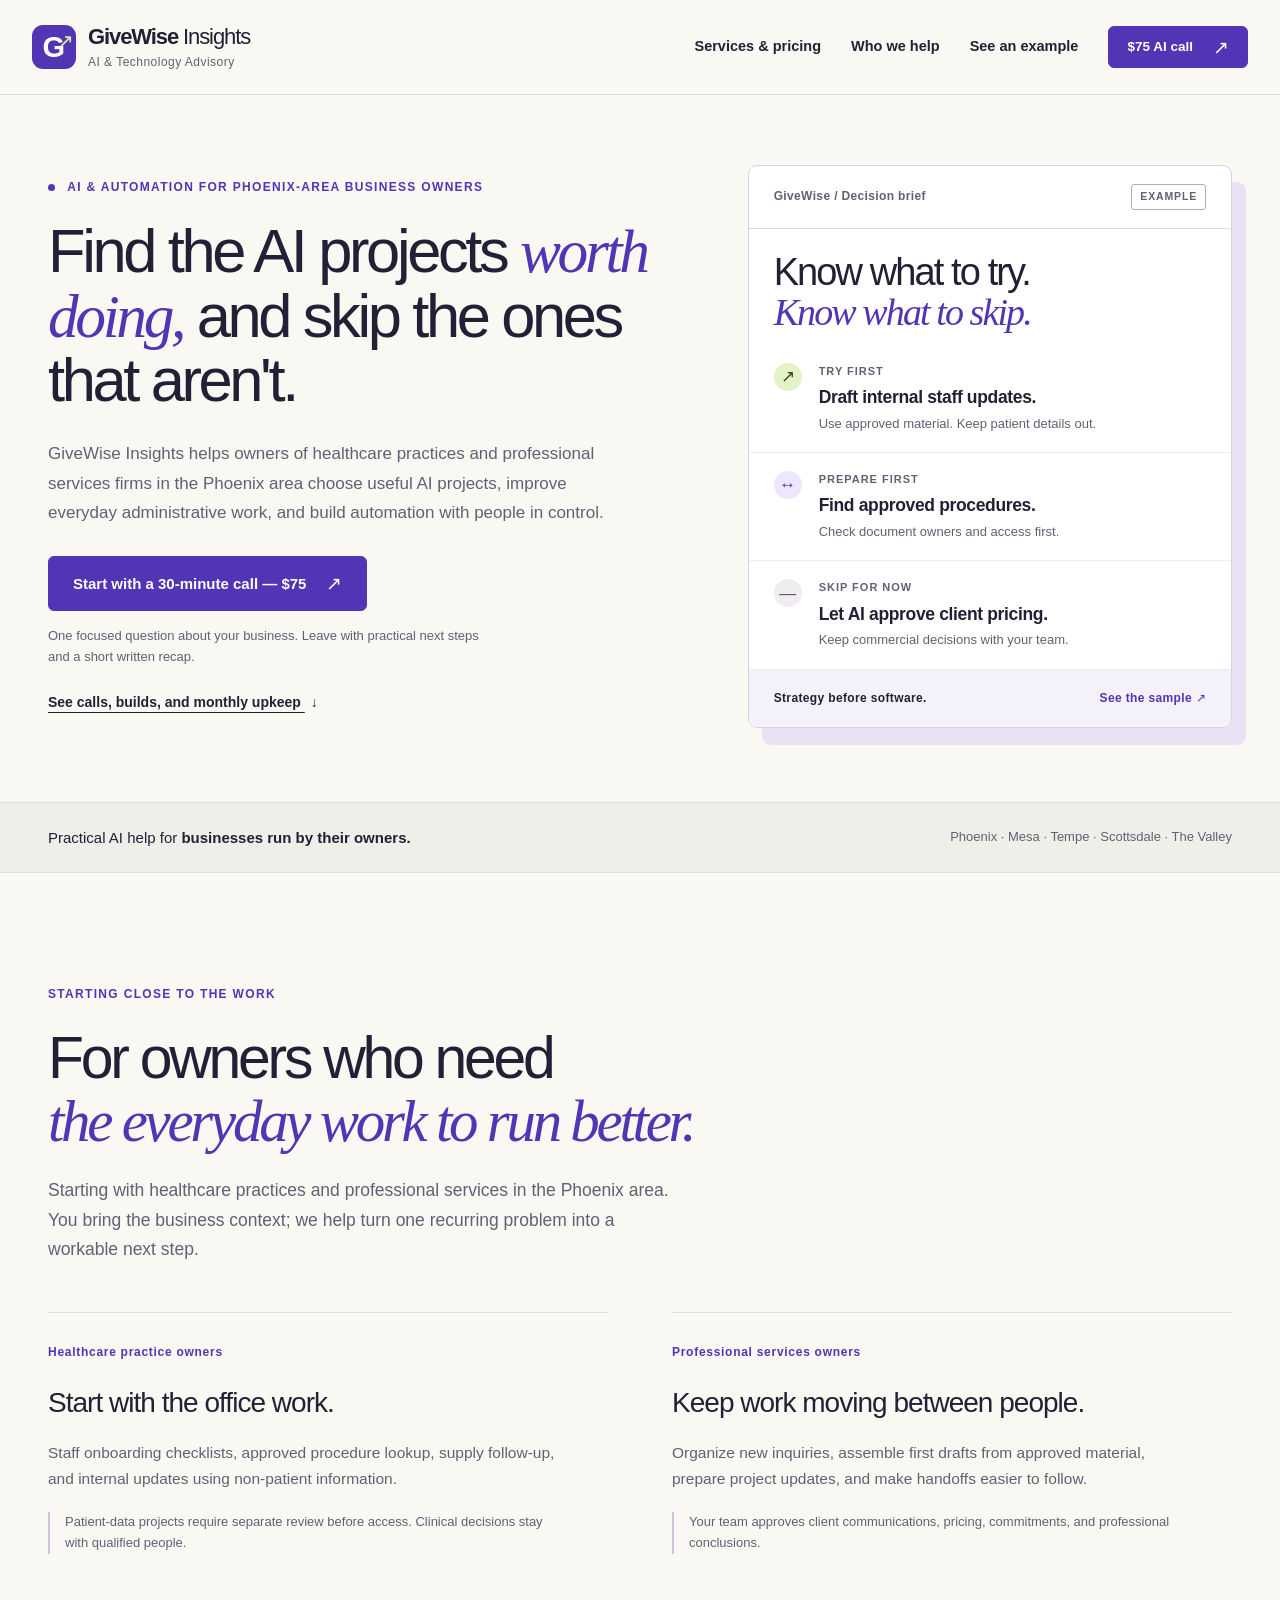
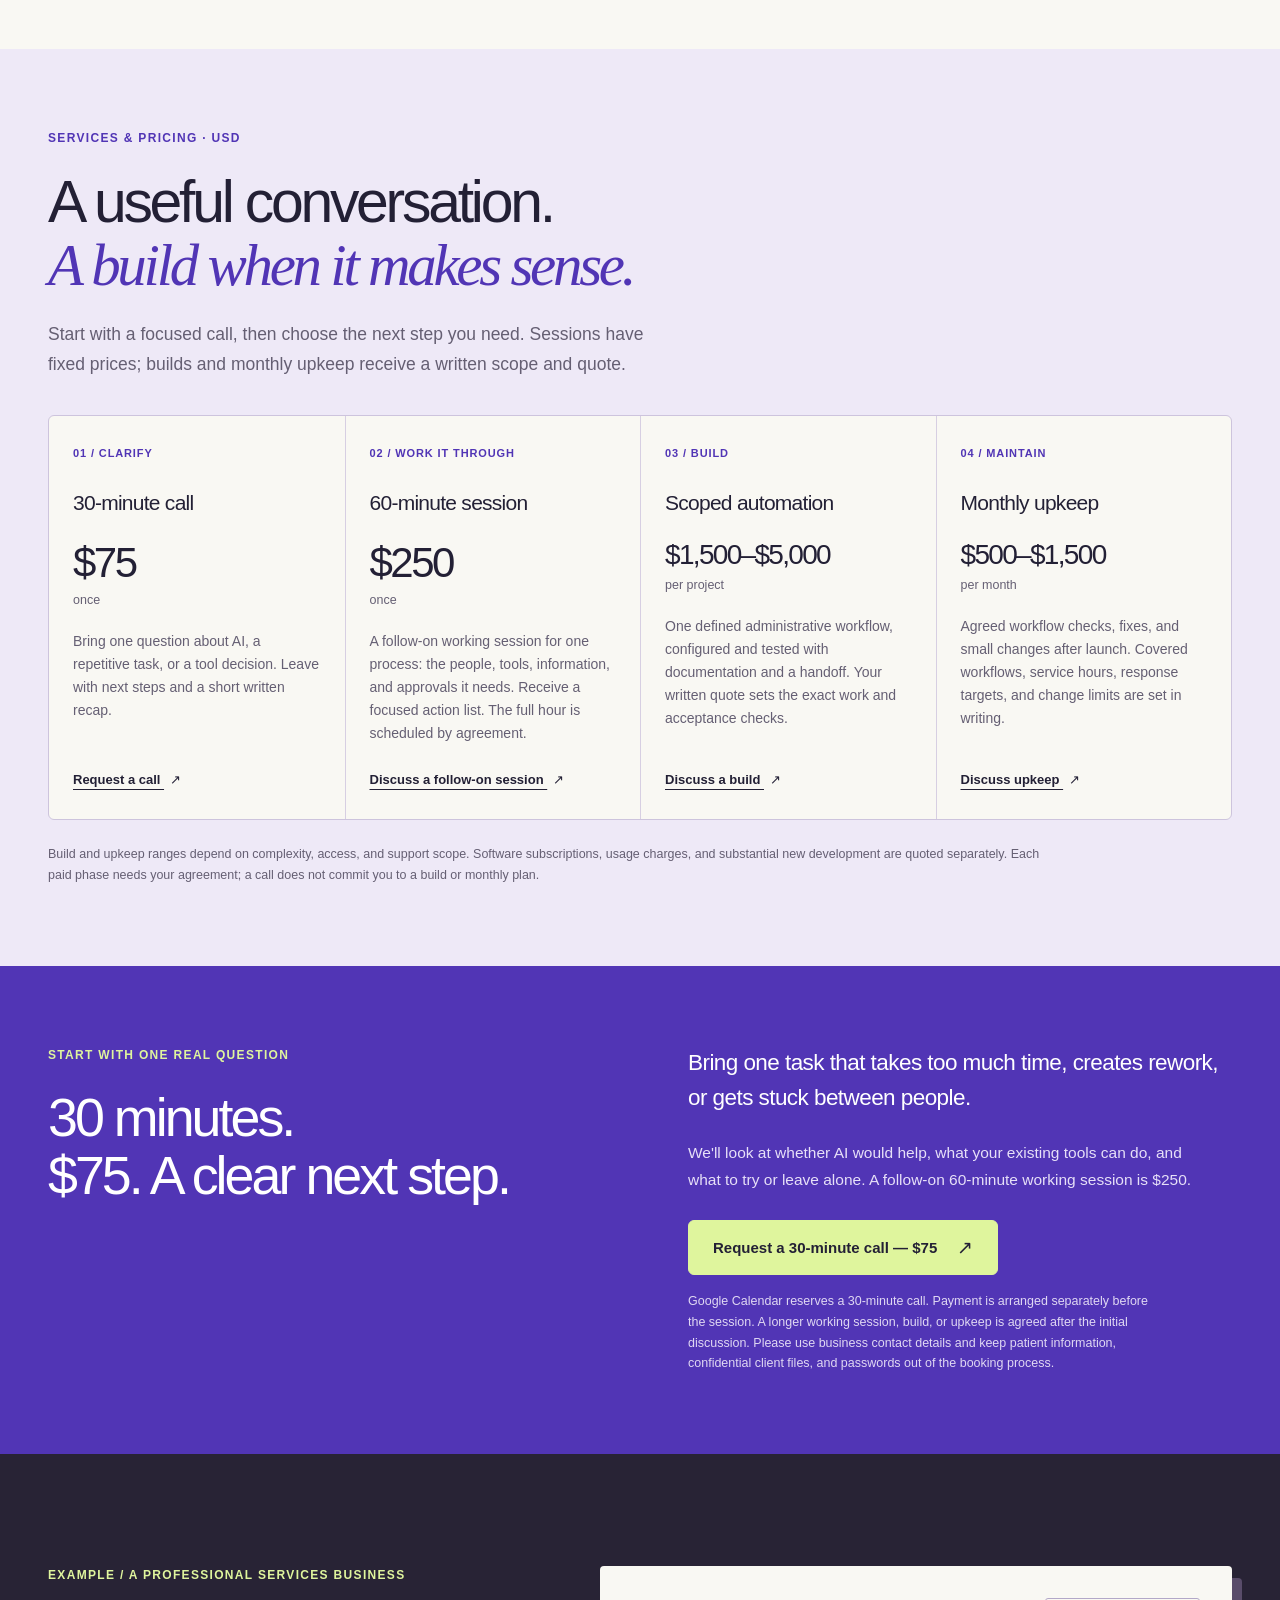
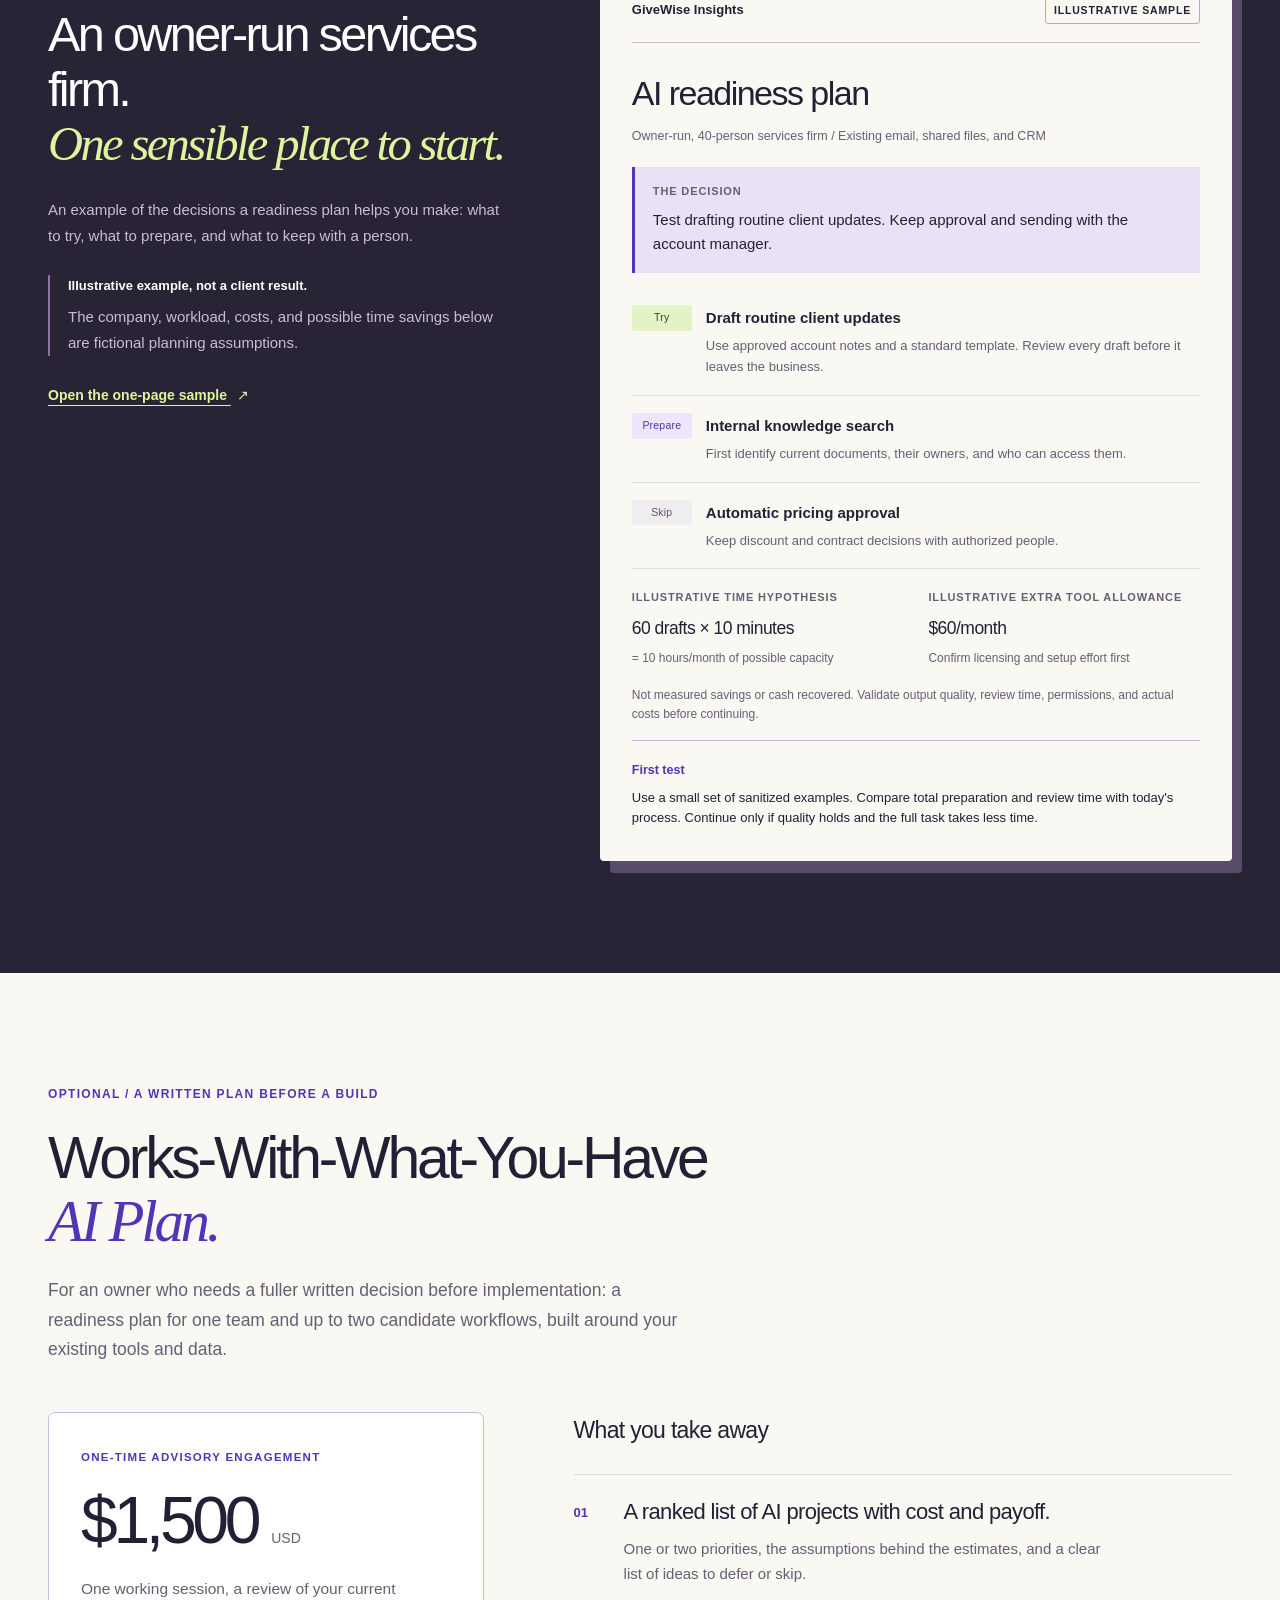
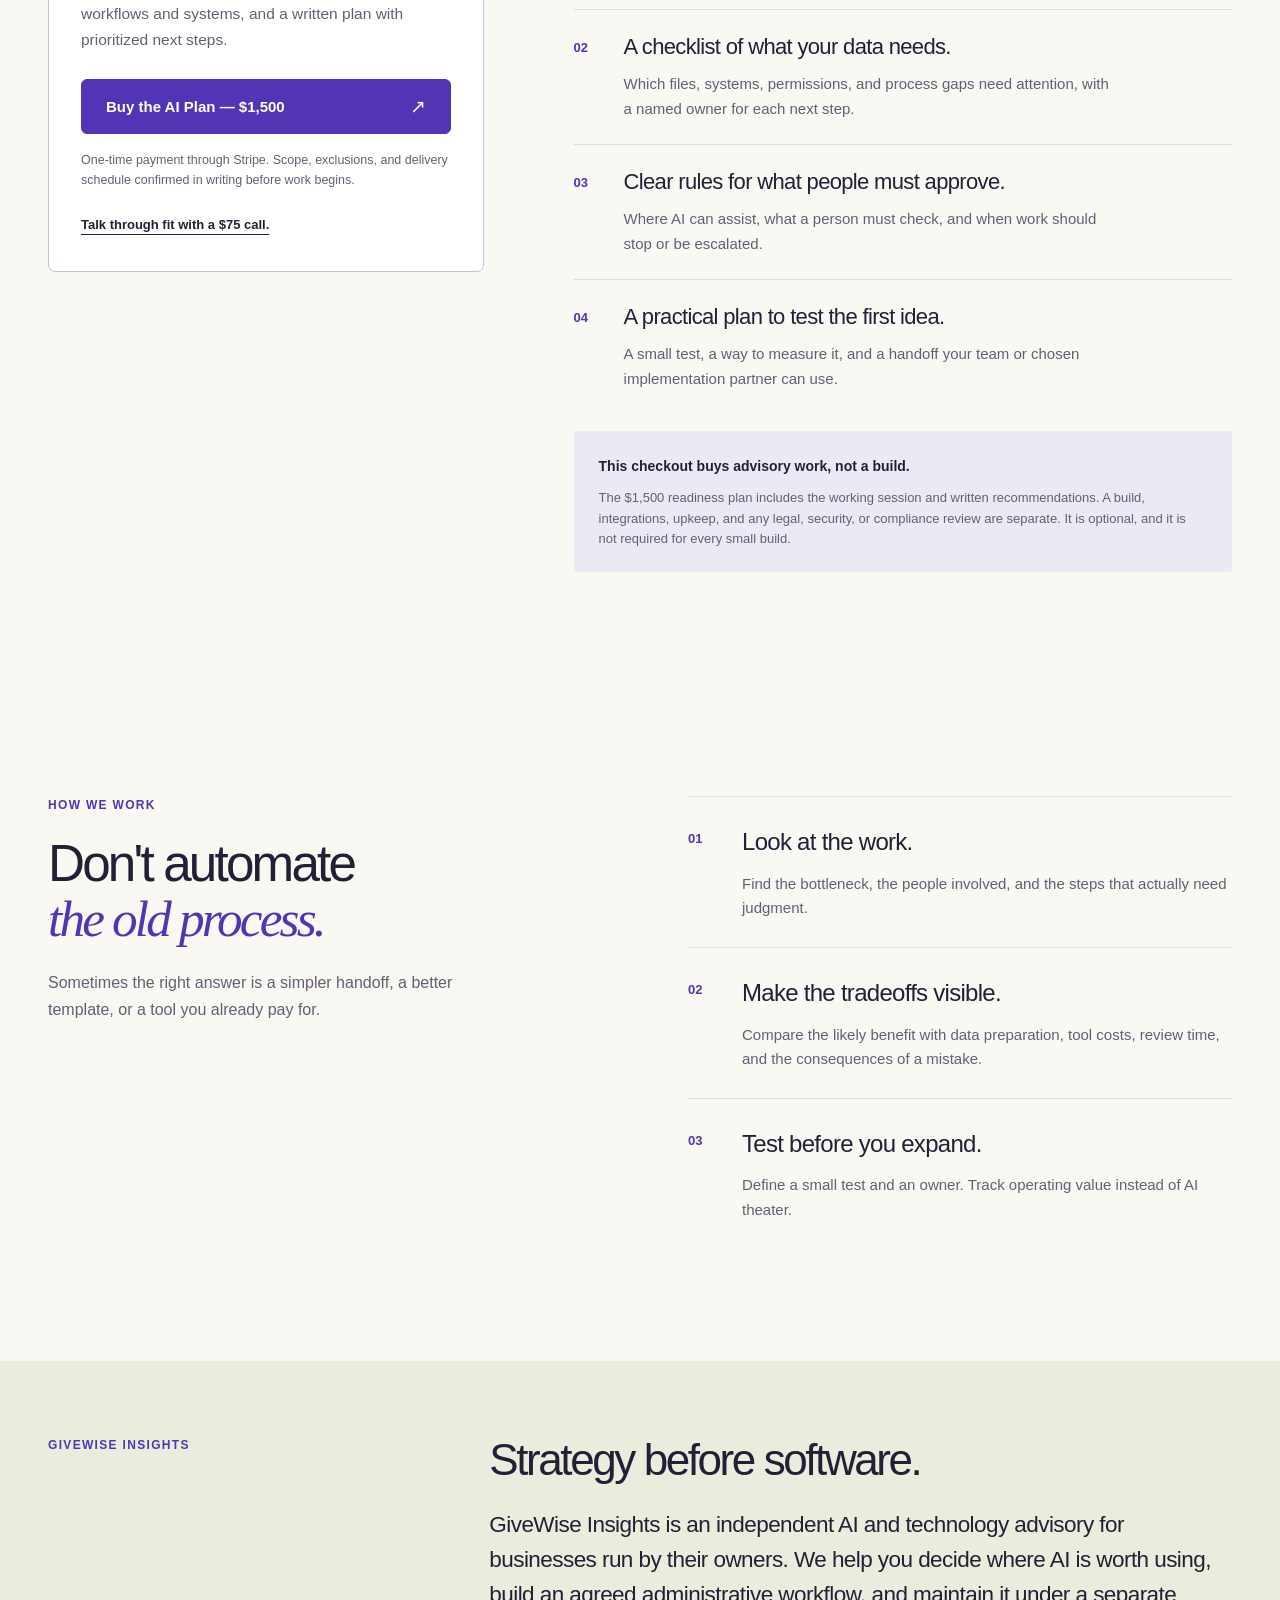
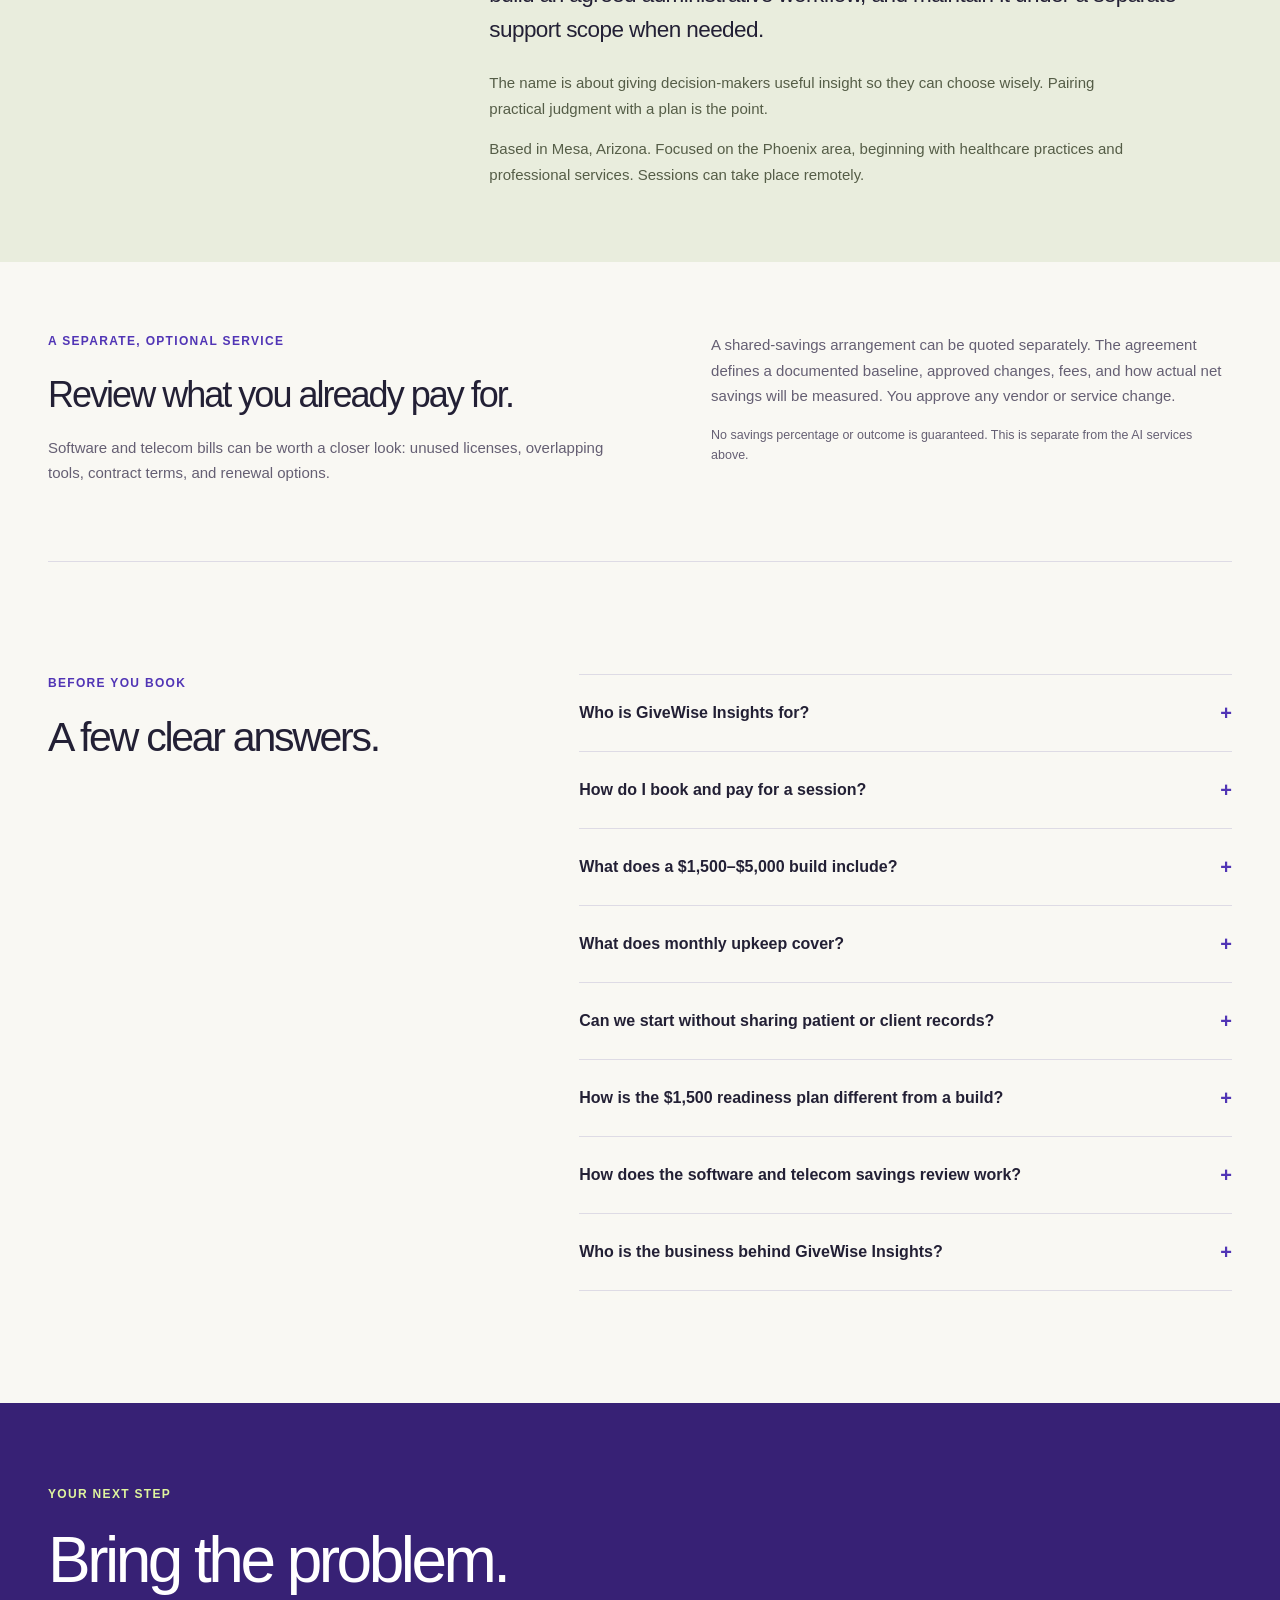
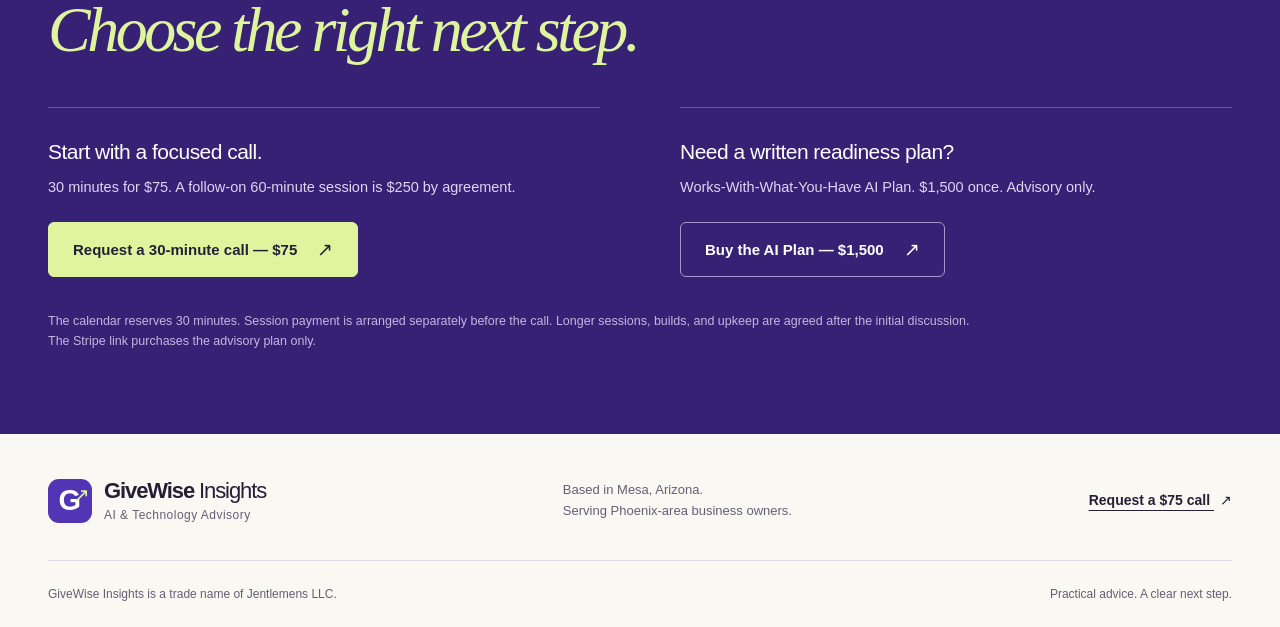
==== commit c93ae146: "Remove repository links and personal studio promotion from the public website Keep navigation focuse" ====
--- a/index.html
+++ b/index.html
@@ -95,7 +95,7 @@
 
     <section class="contact-section" id="contact" aria-labelledby="contact-title"><div class="wrap"><p class="eyebrow light">Your next step</p><h2 id="contact-title">Bring the problem.<br><em>Choose the right next step.</em></h2><div class="contact-options"><div><h3>Start with a focused call.</h3><p>30 minutes for $75. A follow-on 60-minute session is $250 by agreement.</p><a class="button button-lime" href="https://calendar.app.google/Wa1YCdLV9LGK1jH98" target="_blank" rel="noopener noreferrer">Request a 30-minute call — $75 <span aria-hidden="true">↗</span></a></div><div><h3>Need a written readiness plan?</h3><p>Works-With-What-You-Have AI Plan. $1,500 once. Advisory only.</p><a class="button button-outline" href="https://buy.stripe.com/3cI6oH6R6dddbLN3Ij1Fe0c" target="_blank" rel="noopener noreferrer">Buy the AI Plan — $1,500 <span aria-hidden="true">↗</span></a></div></div><p class="small-note">The calendar reserves 30 minutes. Session payment is arranged separately before the call. Longer sessions, builds, and upkeep are agreed after the initial discussion. The Stripe link purchases the advisory plan only.</p></div></section>
   </main>
-  <footer class="site-footer"><div class="wrap footer-top"><a class="brand" href="#top"><span class="brand-mark" aria-hidden="true">G<span>↗</span></span><span class="brand-name">GiveWise <span>Insights</span><small>AI &amp; Technology Advisory</small></span></a><p>Based in Mesa, Arizona.<br>Serving Phoenix-area business owners.</p><a class="text-link" href="#review">Request a $75 call <span aria-hidden="true">↗</span></a></div><div class="wrap footer-bottom"><p>GiveWise Insights is a trade name of Jentlemens LLC.</p><a href="https://josephjilovec.com/portfolio" target="_blank" rel="noopener noreferrer" style="color:var(--accent, #3157ff);text-decoration:none;font-weight:600;font-size:12px">A Joseph Jilovec Venture ↗</a><p>Practical advice. A clear next step.</p></div><div class="jj-venture-nav" style="border-top:1px solid var(--line, rgba(0,0,0,.08));padding:1rem 1.25rem;text-align:center;font-size:.78rem;letter-spacing:.045em"><a href="https://josephjilovec.com/portfolio" target="_blank" rel="noopener noreferrer" style="color:#3157ff;text-decoration:none;font-weight:700">A Joseph Jilovec Venture</a><span aria-hidden="true" style="color:#3157ff;margin:0 .65rem;opacity:.7">•</span><a href="https://josephjilovec.com/portfolio" target="_blank" rel="noopener noreferrer" style="color:#3157ff;text-decoration:none;font-weight:800">Explore the Venture Studio →</a></div></footer>
+  <footer class="site-footer"><div class="wrap footer-top"><a class="brand" href="#top"><span class="brand-mark" aria-hidden="true">G<span>↗</span></span><span class="brand-name">GiveWise <span>Insights</span><small>AI &amp; Technology Advisory</small></span></a><p>Based in Mesa, Arizona.<br>Serving Phoenix-area business owners.</p><a class="text-link" href="#review">Request a $75 call <span aria-hidden="true">↗</span></a></div><div class="wrap footer-bottom"><p>GiveWise Insights is a trade name of Jentlemens LLC.</p><p>Practical advice. A clear next step.</p></div></footer>
   <script src="script.js" defer></script>
 </body>
 </html>
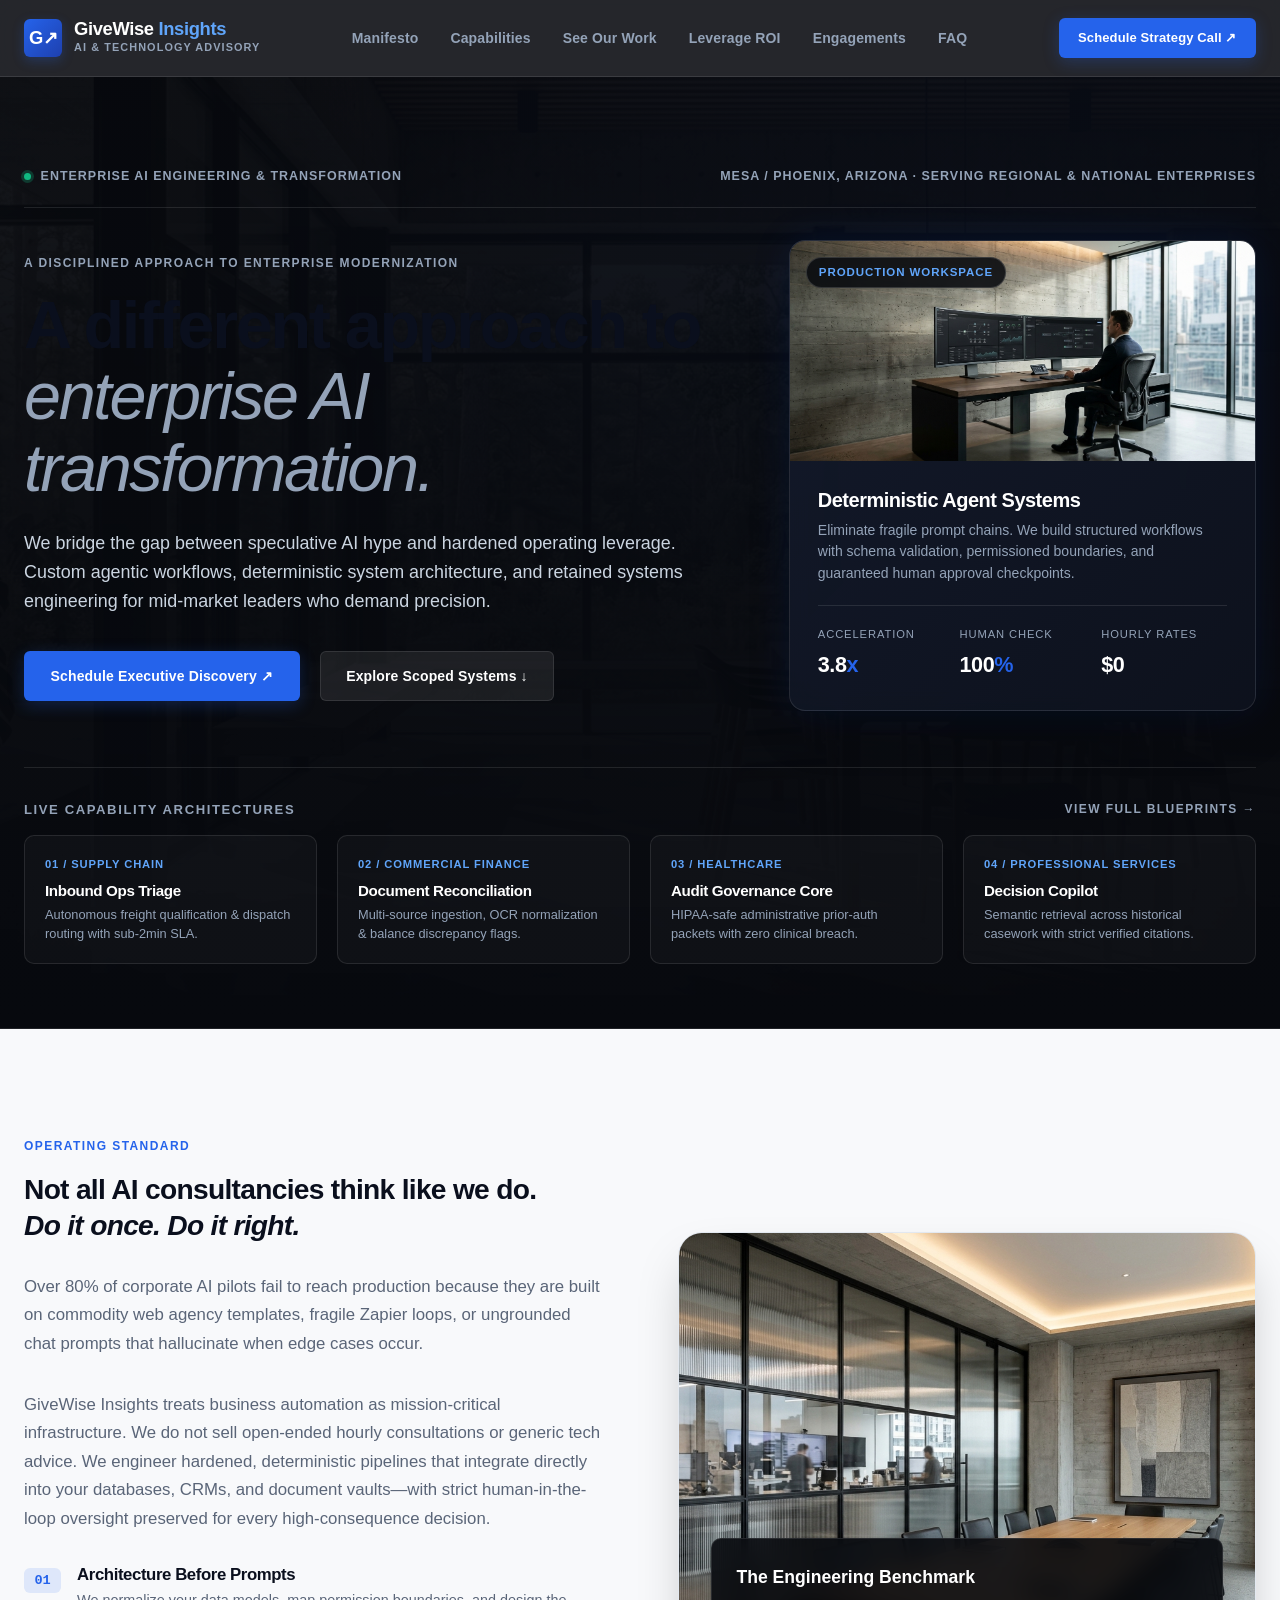
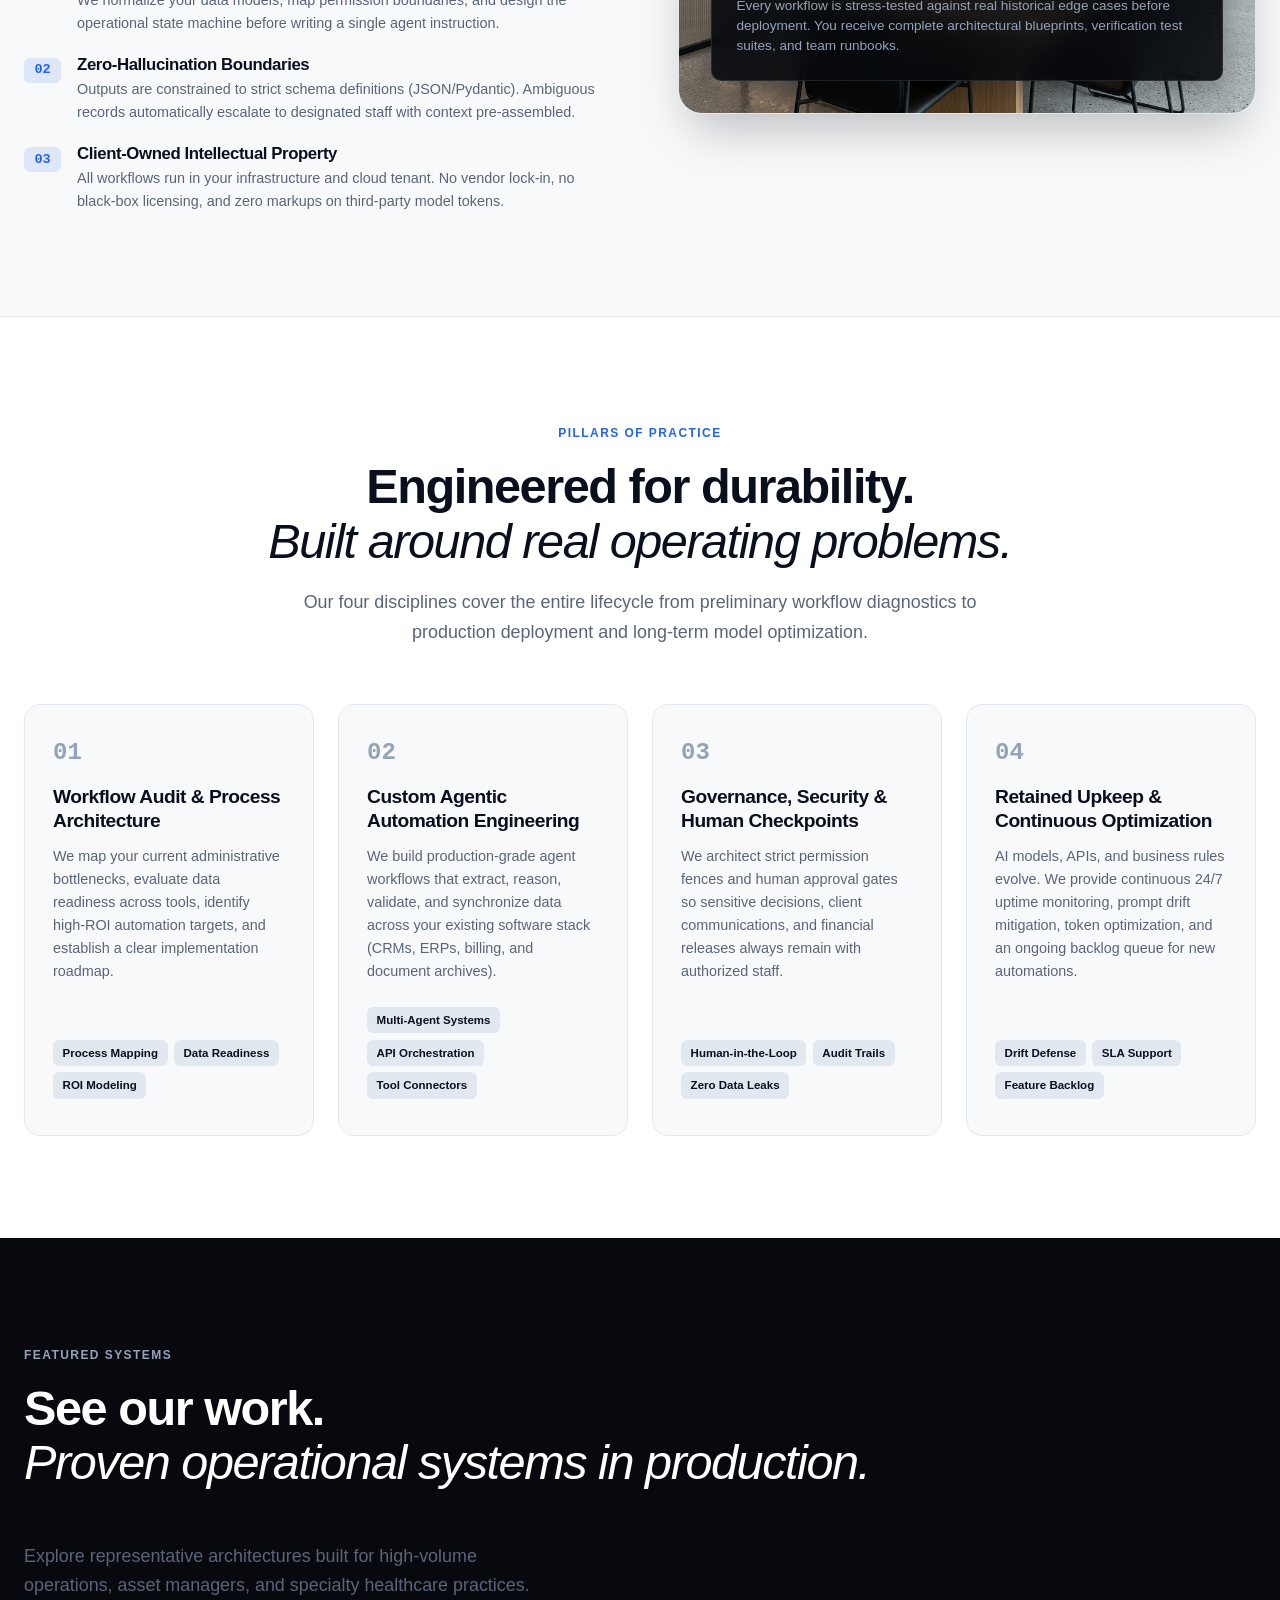
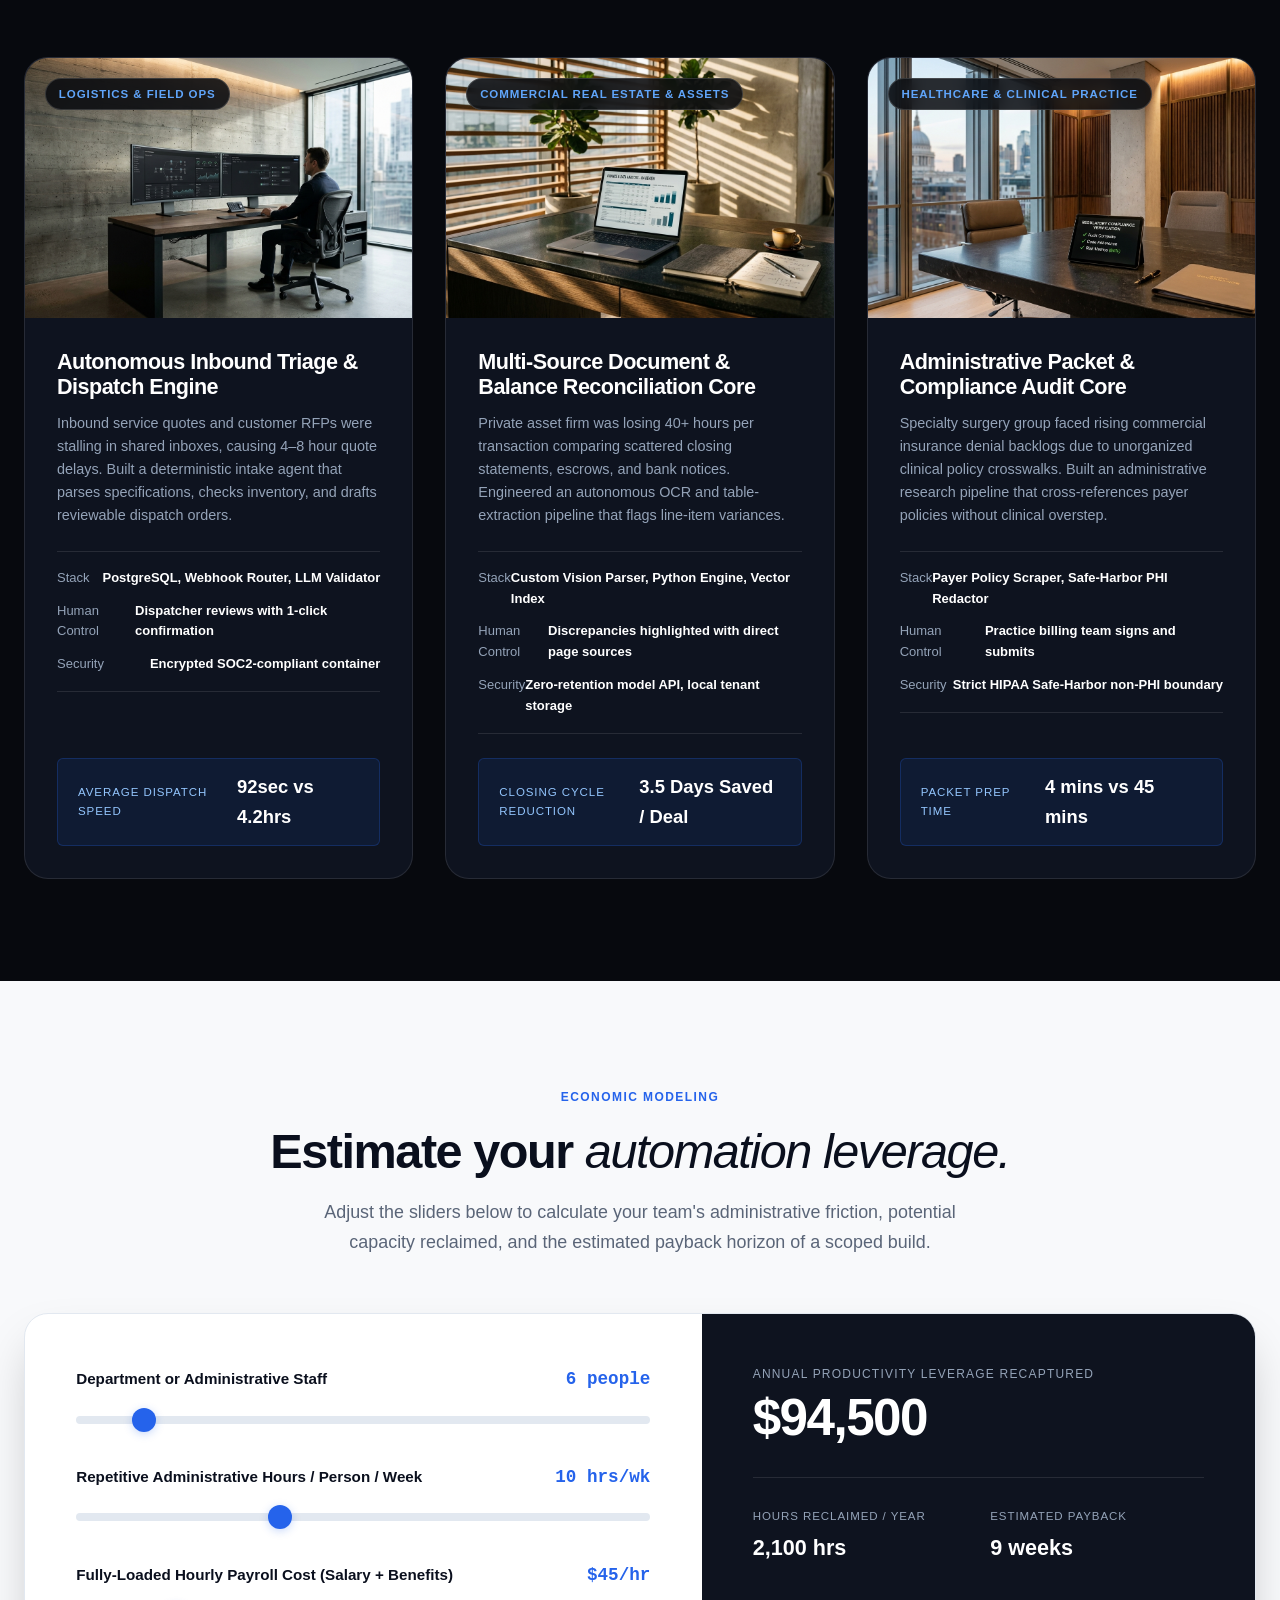
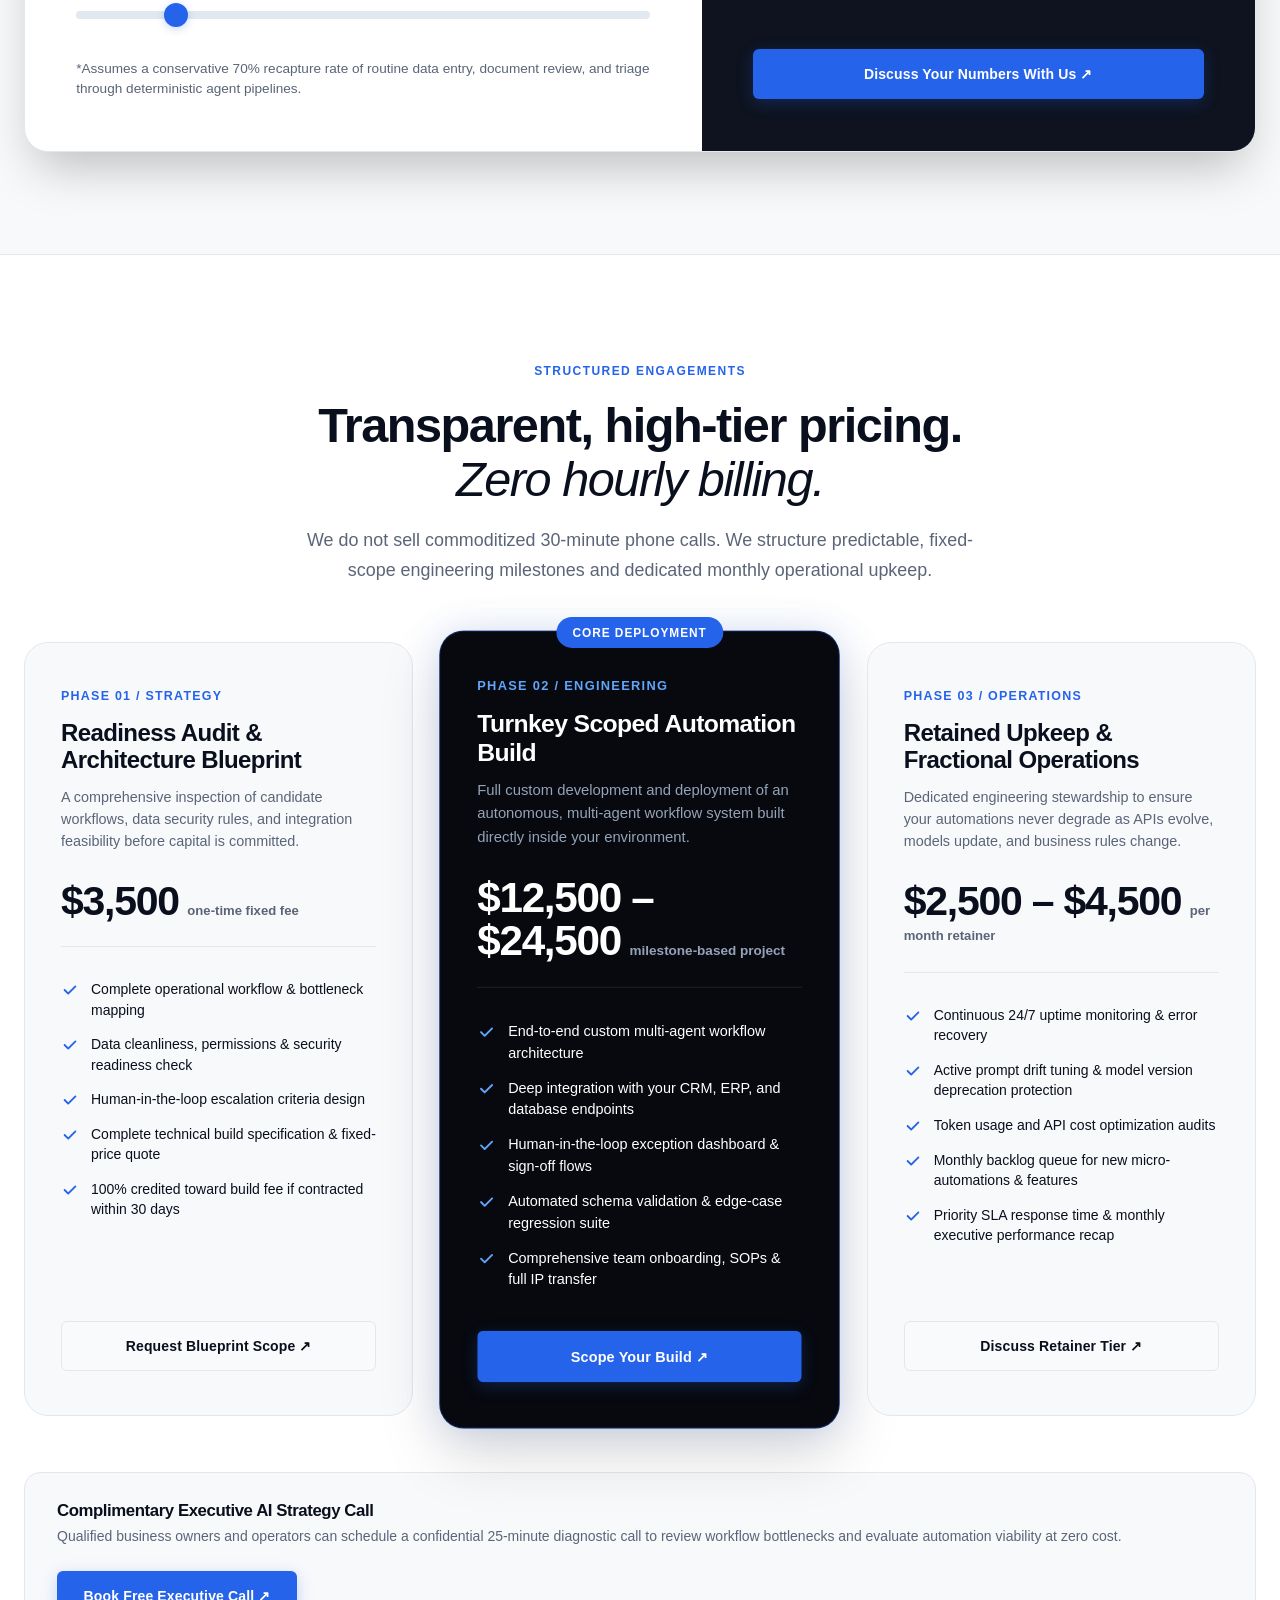
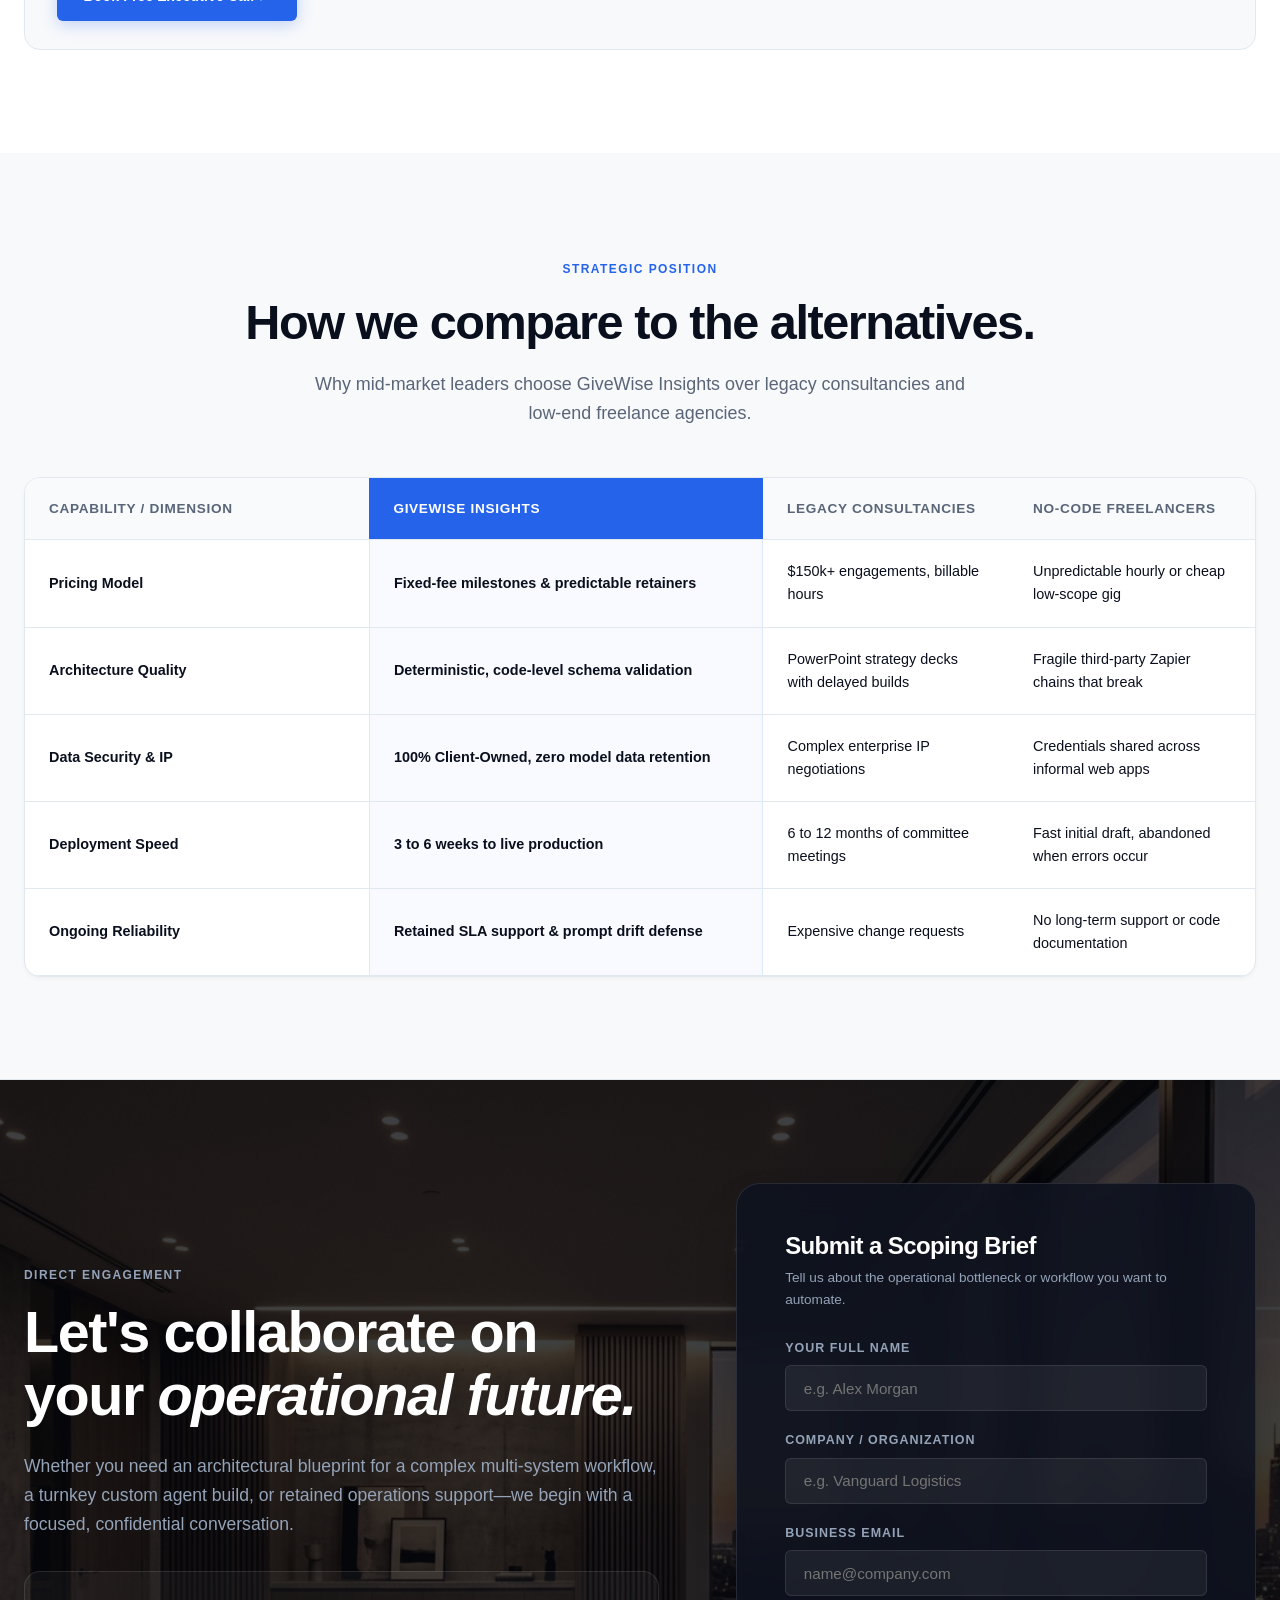
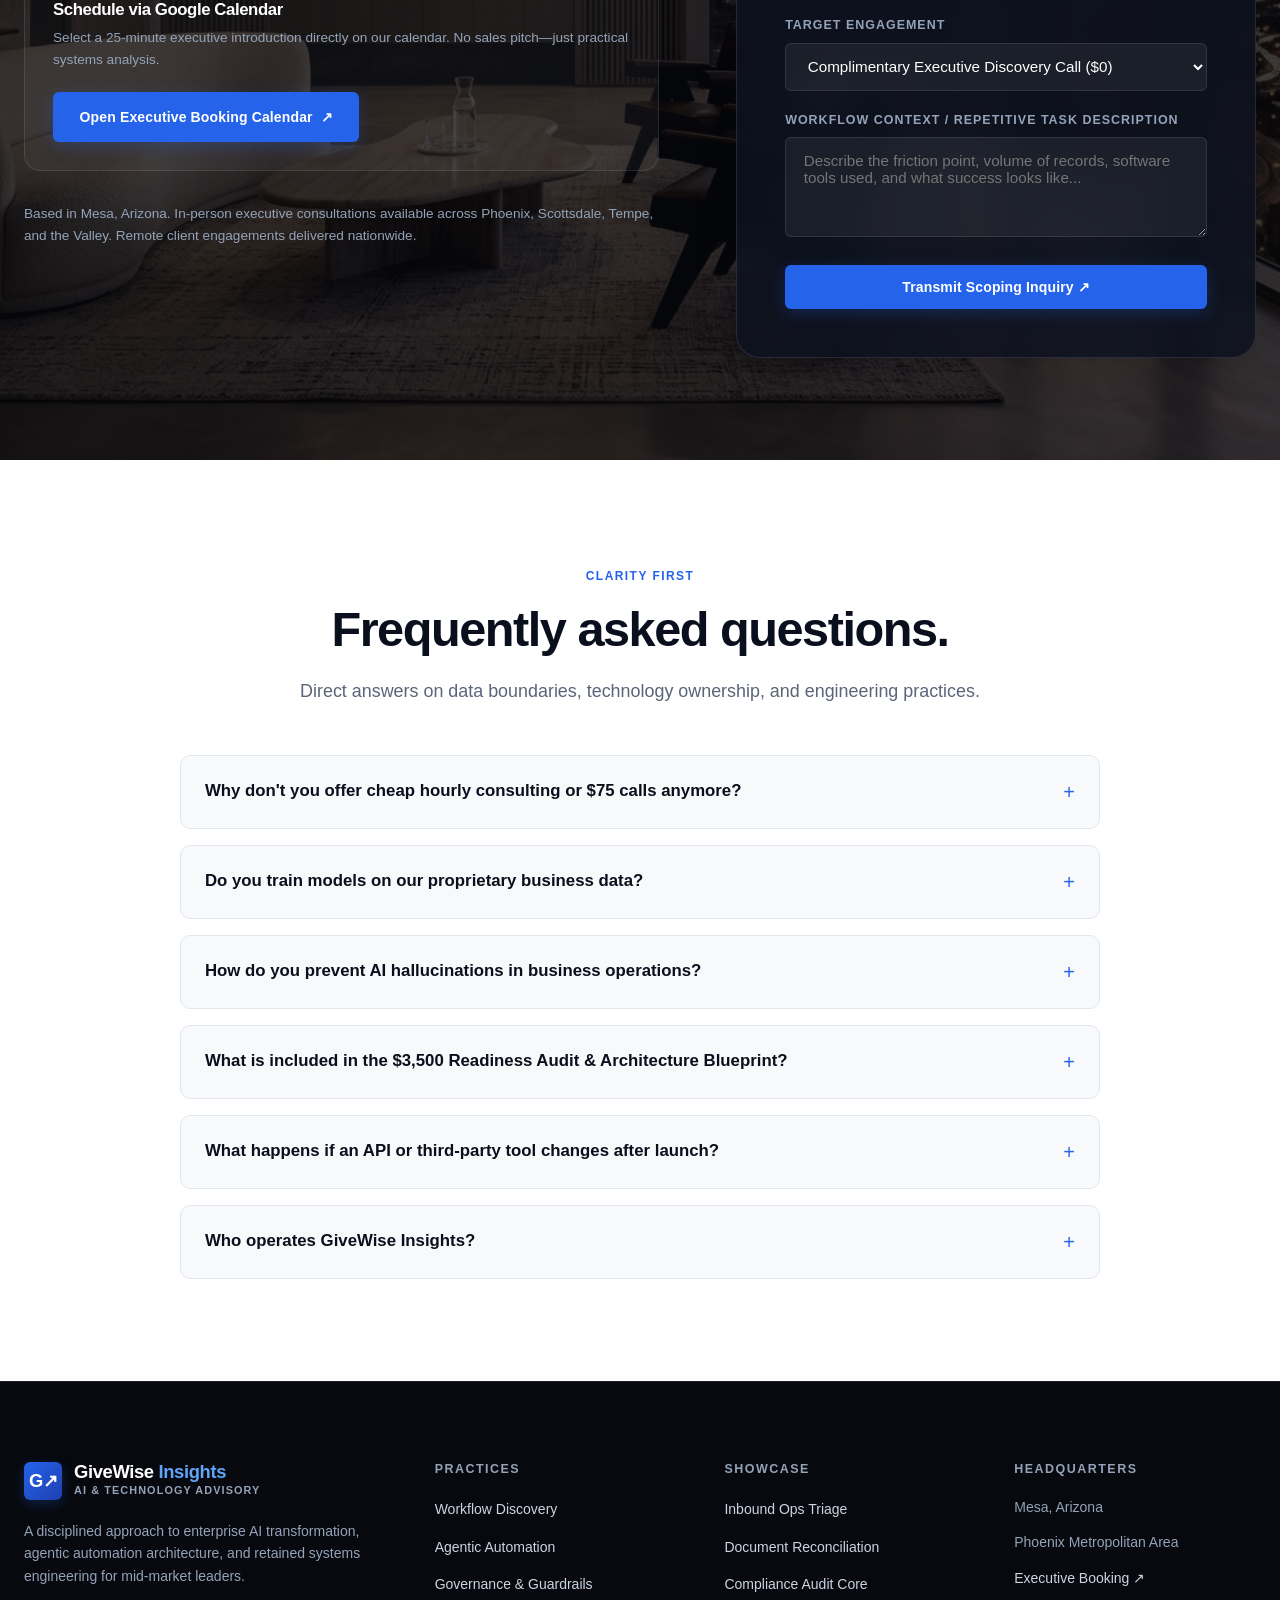
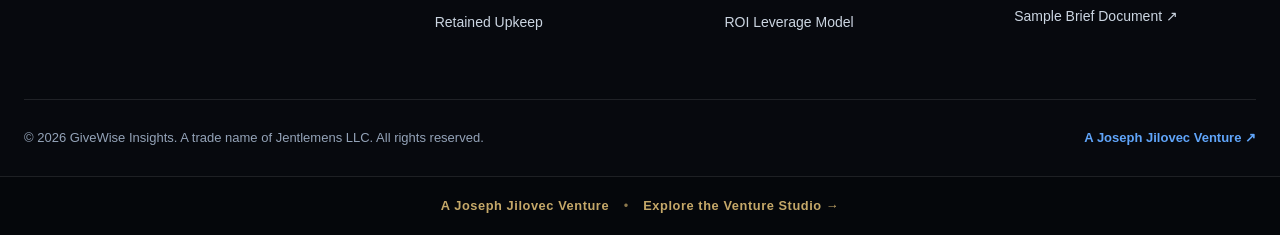
==== commit 8592de7d: "feat: complete architectural redesign, photorealistic assets, high-tier pricing model, and ROI calcu" ====
--- a/index.html
+++ b/index.html
@@ -3,99 +3,872 @@
 <head>
   <meta charset="utf-8">
   <meta name="viewport" content="width=device-width, initial-scale=1">
-  <title>GiveWise Insights | AI &amp; Technology Advisory</title>
-  <meta name="description" content="AI advice and scoped automation for owner-run Phoenix-area businesses, starting with healthcare practices and professional services. Calls from $75; builds $1,500–$5,000.">
-  <meta name="theme-color" content="#5135b5">
+  <title>GiveWise Insights | Enterprise AI Transformation &amp; Scoped Automation</title>
+  <meta name="description" content="A disciplined approach to enterprise AI transformation and agentic automation. Custom agentic workflows, deterministic architecture, and retained systems engineering for mid-market leaders.">
+  <meta name="theme-color" content="#07090E">
   <link rel="canonical" href="https://givewiseinsights.josephjilovec.com/">
   <meta property="og:type" content="website">
-  <meta property="og:title" content="GiveWise Insights — Find the AI projects worth doing.">
-  <meta property="og:description" content="Practical AI and automation for Phoenix-area business owners. $75 calls, $250 working sessions, scoped builds, and optional monthly upkeep.">
+  <meta property="og:title" content="GiveWise Insights — Enterprise AI Transformation &amp; Scoped Automation">
+  <meta property="og:description" content="A disciplined approach to enterprise AI transformation. Custom agentic workflows, deterministic system architecture, and retained operational engineering for mid-market leaders.">
   <meta property="og:url" content="https://givewiseinsights.josephjilovec.com/">
+  <meta property="og:image" content="https://givewiseinsights.josephjilovec.com/assets/hero-architecture.jpg">
+  <meta name="twitter:card" content="summary_large_image">
   <link rel="icon" href="favicon.svg" type="image/svg+xml">
   <link rel="stylesheet" href="styles.css">
-  <script type="application/ld+json">{"@context":"https://schema.org","@type":"ProfessionalService","name":"GiveWise Insights","description":"Independent AI and technology advisory and scoped administrative automation for owner-run Phoenix-area businesses, starting with healthcare practices and professional services.","url":"https://givewiseinsights.josephjilovec.com/","areaServed":{"@type":"Place","name":"Phoenix metropolitan area, Arizona"},"address":{"@type":"PostalAddress","addressLocality":"Mesa","addressRegion":"AZ","addressCountry":"US"},"parentOrganization":{"@type":"Organization","name":"Jentlemens LLC"},"hasOfferCatalog":{"@type":"OfferCatalog","name":"AI advice, implementation and upkeep","itemListElement":[{"@type":"Offer","price":"75","priceCurrency":"USD","url":"https://givewiseinsights.josephjilovec.com/#review","itemOffered":{"@type":"Service","name":"30-minute AI opportunity call","description":"One focused workflow question and practical next steps. Scheduling and payment confirmed separately."}},{"@type":"Offer","price":"250","priceCurrency":"USD","url":"https://givewiseinsights.josephjilovec.com/#review","itemOffered":{"@type":"Service","name":"60-minute AI working session","description":"A deeper review of one workflow, its tools, constraints and next steps. Scheduled by agreement."}},{"@type":"Offer","url":"https://givewiseinsights.josephjilovec.com/#pricing","priceSpecification":{"@type":"UnitPriceSpecification","minPrice":"1500","maxPrice":"5000","priceCurrency":"USD","unitText":"project"},"itemOffered":{"@type":"Service","name":"Scoped automation build","description":"A written quote for one bounded administrative workflow, with testing and handoff. Final price depends on scope."}},{"@type":"Offer","url":"https://givewiseinsights.josephjilovec.com/#pricing","priceSpecification":{"@type":"UnitPriceSpecification","minPrice":"500","maxPrice":"1500","priceCurrency":"USD","unitText":"month"},"itemOffered":{"@type":"Service","name":"Monthly upkeep","description":"Optional support for an agreed set of workflows, checks and small changes. Scope and service terms quoted separately."}},{"@type":"Offer","price":"1500","priceCurrency":"USD","url":"https://buy.stripe.com/3cI6oH6R6dddbLN3Ij1Fe0c","itemOffered":{"@type":"Service","name":"Works-With-What-You-Have AI Plan","description":"An optional one-time advisory working session, workflow and systems review, and written readiness plan. Implementation is separate. Scope confirmed in writing before work begins."}}]}}</script>
+  <script type="application/ld+json">
+  {
+    "@context": "https://schema.org",
+    "@type": "ProfessionalService",
+    "name": "GiveWise Insights",
+    "description": "Enterprise AI transformation, agentic workflow architecture, custom automation engineering, and retained operational upkeep for mid-market businesses and professional practices.",
+    "url": "https://givewiseinsights.josephjilovec.com/",
+    "areaServed": [
+      { "@type": "Place", "name": "Phoenix Metropolitan Area, Arizona" },
+      { "@type": "Country", "name": "United States" }
+    ],
+    "address": {
+      "@type": "PostalAddress",
+      "addressLocality": "Mesa",
+      "addressRegion": "AZ",
+      "addressCountry": "US"
+    },
+    "parentOrganization": {
+      "@type": "Organization",
+      "name": "Jentlemens LLC"
+    },
+    "hasOfferCatalog": {
+      "@type": "OfferCatalog",
+      "name": "Enterprise AI Advisory, Scoped Automation & Retained Upkeep",
+      "itemListElement": [
+        {
+          "@type": "Offer",
+          "name": "Executive AI Discovery & Strategy Session",
+          "price": "0",
+          "priceCurrency": "USD",
+          "url": "https://givewiseinsights.josephjilovec.com/#contact",
+          "description": "Complimentary 25-minute executive architectural screening and feasibility assessment for qualified operators."
+        },
+        {
+          "@type": "Offer",
+          "name": "AI Readiness Audit & Architecture Blueprint",
+          "priceSpecification": {
+            "@type": "UnitPriceSpecification",
+            "minPrice": "3500",
+            "maxPrice": "5000",
+            "priceCurrency": "USD",
+            "unitText": "fixed-fee project"
+          },
+          "url": "https://givewiseinsights.josephjilovec.com/#pricing",
+          "description": "Comprehensive process map, data security inspection, candidate workflow evaluation, and fixed-price ROI build blueprint."
+        },
+        {
+          "@type": "Offer",
+          "name": "Turnkey Scoped Automation & Agentic Deployment",
+          "priceSpecification": {
+            "@type": "UnitPriceSpecification",
+            "minPrice": "12500",
+            "maxPrice": "24500",
+            "priceCurrency": "USD",
+            "unitText": "scoped system"
+          },
+          "url": "https://givewiseinsights.josephjilovec.com/#pricing",
+          "description": "Turnkey engineering of custom multi-agent orchestration, tool integration, human-in-the-loop governance, automated testing, and team onboarding."
+        },
+        {
+          "@type": "Offer",
+          "name": "Retained System Upkeep, Model Tuning & Optimization",
+          "priceSpecification": {
+            "@type": "UnitPriceSpecification",
+            "minPrice": "2500",
+            "maxPrice": "4500",
+            "priceCurrency": "USD",
+            "unitText": "month"
+          },
+          "url": "https://givewiseinsights.josephjilovec.com/#pricing",
+          "description": "Continuous 24/7 uptime monitoring, prompt drift mitigation, API deprecation defense, model token cost controls, and monthly micro-automation queue."
+        }
+      ]
+    }
+  }
+  </script>
 </head>
 <body>
   <a class="skip-link" href="#main">Skip to content</a>
-  <header class="site-header">
-    <div class="header-inner">
-      <a class="brand" href="#top" aria-label="GiveWise Insights home"><span class="brand-mark" aria-hidden="true">G<span>↗</span></span><span class="brand-name">GiveWise <span>Insights</span><small>AI &amp; Technology Advisory</small></span></a>
-      <nav aria-label="Main navigation"><a href="#pricing">Services &amp; pricing</a><a href="#who-we-help">Who we help</a><a href="#sample">See an example</a></nav>
-      <a class="button button-small" href="#review">$75 AI call <span aria-hidden="true">↗</span></a>
+
+  <!-- Main Site Header -->
+  <header class="site-header" id="site-header">
+    <div class="wrap header-inner">
+      <a class="brand" href="#top" aria-label="GiveWise Insights home">
+        <span class="brand-symbol" aria-hidden="true">G↗</span>
+        <div class="brand-text">
+          <strong>GiveWise <span>Insights</span></strong>
+          <small>AI &amp; Technology Advisory</small>
+        </div>
+      </a>
+
+      <nav class="desktop-nav" id="desktop-nav" aria-label="Main navigation">
+        <a href="#manifesto">Manifesto</a>
+        <a href="#capabilities">Capabilities</a>
+        <a href="#systems">See Our Work</a>
+        <a href="#calculator">Leverage ROI</a>
+        <a href="#pricing">Engagements</a>
+        <a href="#faq">FAQ</a>
+      </nav>
+
+      <div class="nav-actions">
+        <a class="btn btn-primary btn-sm" href="#contact">Schedule Strategy Call ↗</a>
+        <button class="mobile-toggle" id="mobile-toggle" aria-label="Toggle navigation menu" aria-expanded="false">☰</button>
+      </div>
     </div>
   </header>
+
   <main id="main">
-    <section class="hero wrap" id="top" aria-labelledby="hero-title">
-      <div class="hero-copy">
-        <p class="eyebrow"><span class="status-dot" aria-hidden="true"></span> AI &amp; automation for Phoenix-area business owners</p>
-        <h1 id="hero-title">Find the AI projects <em>worth doing,</em> and skip the ones that aren't.</h1>
-        <p class="hero-description">GiveWise Insights helps owners of healthcare practices and professional services firms in the Phoenix area choose useful AI projects, improve everyday administrative work, and build automation with people in control.</p>
-        <a class="button" href="#review">Start with a 30-minute call — $75 <span aria-hidden="true">↗</span></a>
-        <p class="cta-note">One focused question about your business. Leave with practical next steps and a short written recap.</p>
-        <a class="text-link" href="#pricing">See calls, builds, and monthly upkeep <span aria-hidden="true">↓</span></a>
-      </div>
-      <aside class="decision-board" aria-label="Illustrative AI decision brief">
-        <div class="board-top"><span>GiveWise / Decision brief</span><span class="paper-label">Example</span></div>
-        <p class="board-title">Know what to try.<br><em>Know what to skip.</em></p>
-        <div class="decision-row"><span class="decision-symbol try" aria-hidden="true">↗</span><div><small>Try first</small><h2>Draft internal staff updates.</h2><p>Use approved material. Keep patient details out.</p></div></div>
-        <div class="decision-row"><span class="decision-symbol prepare" aria-hidden="true">↔</span><div><small>Prepare first</small><h2>Find approved procedures.</h2><p>Check document owners and access first.</p></div></div>
-        <div class="decision-row"><span class="decision-symbol skip" aria-hidden="true">—</span><div><small>Skip for now</small><h2>Let AI approve client pricing.</h2><p>Keep commercial decisions with your team.</p></div></div>
-        <div class="board-bottom"><span>Strategy before software.</span><a href="#sample" aria-label="See the full illustrative sample plan">See the sample <span aria-hidden="true">↗</span></a></div>
-      </aside>
+    <!-- Top Banner / Hero Section (Structure Engineering Style) -->
+    <section class="hero-top-banner" id="top" aria-labelledby="hero-title">
+      <div class="hero-bg-media">
+        <img src="assets/hero-architecture.jpg" alt="Minimalist architectural tech consultation pavilion with floor-to-ceiling glass and polished concrete" width="1920" height="1080" fetchpriority="high">
+      </div>
+      <div class="hero-gradient-overlay"></div>
+
+      <div class="wrap hero-content">
+        <div class="hero-top-meta">
+          <span class="meta-pill"><span class="status-dot" aria-hidden="true"></span> Enterprise AI Engineering &amp; Transformation</span>
+          <span class="meta-pill">Mesa / Phoenix, Arizona · Serving Regional &amp; National Enterprises</span>
+        </div>
+
+        <div class="hero-grid">
+          <div class="hero-text-block">
+            <span class="eyebrow light">A disciplined approach to enterprise modernization</span>
+            <h1 class="display-title" id="hero-title">
+              A different approach to <em>enterprise AI transformation.</em>
+            </h1>
+            <p class="hero-description">
+              We bridge the gap between speculative AI hype and hardened operating leverage. Custom agentic workflows, deterministic system architecture, and retained systems engineering for mid-market leaders who demand precision.
+            </p>
+            <div class="hero-ctas">
+              <a class="btn btn-primary" href="#contact">Schedule Executive Discovery ↗</a>
+              <a class="btn btn-secondary" href="#systems">Explore Scoped Systems ↓</a>
+            </div>
+          </div>
+
+          <!-- Hero Visual Feature Card -->
+          <div class="hero-card">
+            <div class="hero-card-img-wrap">
+              <span class="hero-card-badge">PRODUCTION WORKSPACE</span>
+              <img src="assets/project-automation.jpg" alt="Executive automation command suite with clean multi-monitor dashboards" width="600" height="340">
+            </div>
+            <div class="hero-card-body">
+              <h3>Deterministic Agent Systems</h3>
+              <p>Eliminate fragile prompt chains. We build structured workflows with schema validation, permissioned boundaries, and guaranteed human approval checkpoints.</p>
+              <div class="hero-stats-row">
+                <div class="stat-item">
+                  <small>Acceleration</small>
+                  <strong>3.8<span>x</span></strong>
+                </div>
+                <div class="stat-item">
+                  <small>Human Check</small>
+                  <strong>100<span>%</span></strong>
+                </div>
+                <div class="stat-item">
+                  <small>Hourly Rates</small>
+                  <strong>$0</strong>
+                </div>
+              </div>
+            </div>
+          </div>
+        </div>
+
+        <!-- Latest Systems Slider / Carousel Bar -->
+        <div class="latest-systems-bar">
+          <div class="latest-systems-header">
+            <h4>Live Capability Architectures</h4>
+            <a href="#systems" class="eyebrow light" style="margin-bottom:0">View full blueprints →</a>
+          </div>
+          <div class="systems-slider">
+            <a href="#systems" class="system-mini-card">
+              <span>01 / Supply Chain</span>
+              <h5>Inbound Ops Triage</h5>
+              <p>Autonomous freight qualification &amp; dispatch routing with sub-2min SLA.</p>
+            </a>
+            <a href="#systems" class="system-mini-card">
+              <span>02 / Commercial Finance</span>
+              <h5>Document Reconciliation</h5>
+              <p>Multi-source ingestion, OCR normalization &amp; balance discrepancy flags.</p>
+            </a>
+            <a href="#systems" class="system-mini-card">
+              <span>03 / Healthcare</span>
+              <h5>Audit Governance Core</h5>
+              <p>HIPAA-safe administrative prior-auth packets with zero clinical breach.</p>
+            </a>
+            <a href="#systems" class="system-mini-card">
+              <span>04 / Professional Services</span>
+              <h5>Decision Copilot</h5>
+              <p>Semantic retrieval across historical casework with strict verified citations.</p>
+            </a>
+          </div>
+        </div>
+      </div>
     </section>
-    <div class="audience-band"><div class="wrap"><p>Practical AI help for <strong>businesses run by their owners.</strong></p><span>Phoenix · Mesa · Tempe · Scottsdale · The Valley</span></div></div>
-
-
-    <section class="focus-section wrap section-space" id="who-we-help" aria-labelledby="focus-title">
-      <div class="section-heading"><p class="eyebrow">Starting close to the work</p><h2 id="focus-title">For owners who need<br><em>the everyday work to run better.</em></h2><p>Starting with healthcare practices and professional services in the Phoenix area. You bring the business context; we help turn one recurring problem into a workable next step.</p></div>
-      <div class="focus-grid"><article><span class="focus-label">Healthcare practice owners</span><h3>Start with the office work.</h3><p>Staff onboarding checklists, approved procedure lookup, supply follow-up, and internal updates using non-patient information.</p><p class="focus-boundary">Patient-data projects require separate review before access. Clinical decisions stay with qualified people.</p></article><article><span class="focus-label">Professional services owners</span><h3>Keep work moving between people.</h3><p>Organize new inquiries, assemble first drafts from approved material, prepare project updates, and make handoffs easier to follow.</p><p class="focus-boundary">Your team approves client communications, pricing, commitments, and professional conclusions.</p></article></div>
+
+    <!-- Section 2: Manifesto / Strategic Distinction ("Do it once. Do it right.") -->
+    <section class="section manifesto-section" id="manifesto" aria-labelledby="manifesto-title">
+      <div class="wrap manifesto-grid">
+        <div class="manifesto-content">
+          <span class="eyebrow">Operating Standard</span>
+          <h2 class="manifesto-lead" id="manifesto-title">
+            Not all AI consultancies think like we do.<br>
+            <em>Do it once. Do it right.</em>
+          </h2>
+          <p class="manifesto-body">
+            Over 80% of corporate AI pilots fail to reach production because they are built on commodity web agency templates, fragile Zapier loops, or ungrounded chat prompts that hallucinate when edge cases occur.
+          </p>
+          <p class="manifesto-body">
+            GiveWise Insights treats business automation as mission-critical infrastructure. We do not sell open-ended hourly consultations or generic tech advice. We engineer hardened, deterministic pipelines that integrate directly into your databases, CRMs, and document vaults—with strict human-in-the-loop oversight preserved for every high-consequence decision.
+          </p>
+          <div class="tenets-list">
+            <div class="tenet-item">
+              <span class="tenet-num">01</span>
+              <div>
+                <h4>Architecture Before Prompts</h4>
+                <p>We normalize your data models, map permission boundaries, and design the operational state machine before writing a single agent instruction.</p>
+              </div>
+            </div>
+            <div class="tenet-item">
+              <span class="tenet-num">02</span>
+              <div>
+                <h4>Zero-Hallucination Boundaries</h4>
+                <p>Outputs are constrained to strict schema definitions (JSON/Pydantic). Ambiguous records automatically escalate to designated staff with context pre-assembled.</p>
+              </div>
+            </div>
+            <div class="tenet-item">
+              <span class="tenet-num">03</span>
+              <div>
+                <h4>Client-Owned Intellectual Property</h4>
+                <p>All workflows run in your infrastructure and cloud tenant. No vendor lock-in, no black-box licensing, and zero markups on third-party model tokens.</p>
+              </div>
+            </div>
+          </div>
+        </div>
+
+        <div class="manifesto-media-card">
+          <img src="assets/manifesto-systems.jpg" alt="Modern technology advisory lab and architectural boardroom with fluted glass partitions and oak table" width="800" height="500">
+          <div class="manifesto-floating-badge">
+            <strong>The Engineering Benchmark</strong>
+            <p>Every workflow is stress-tested against real historical edge cases before deployment. You receive complete architectural blueprints, verification test suites, and team runbooks.</p>
+          </div>
+        </div>
+      </div>
     </section>
-    <section class="pricing-section" id="pricing" aria-labelledby="pricing-title"><div class="wrap"><div class="section-heading"><p class="eyebrow">Services &amp; pricing · USD</p><h2 id="pricing-title">A useful conversation.<br><em>A build when it makes sense.</em></h2><p>Start with a focused call, then choose the next step you need. Sessions have fixed prices; builds and monthly upkeep receive a written scope and quote.</p></div><div class="pricing-ladder">
-      <article class="ladder-card"><p class="ladder-step">01 / Clarify</p><h3>30-minute call</h3><p class="ladder-price">$75 <span>once</span></p><p>Bring one question about AI, a repetitive task, or a tool decision. Leave with next steps and a short written recap.</p><a class="text-link" href="#review">Request a call <span aria-hidden="true">↗</span></a></article>
-      <article class="ladder-card"><p class="ladder-step">02 / Work it through</p><h3>60-minute session</h3><p class="ladder-price">$250 <span>once</span></p><p>A follow-on working session for one process: the people, tools, information, and approvals it needs. Receive a focused action list. The full hour is scheduled by agreement.</p><a class="text-link" href="#review">Discuss a follow-on session <span aria-hidden="true">↗</span></a></article>
-      <article class="ladder-card"><p class="ladder-step">03 / Build</p><h3>Scoped automation</h3><p class="ladder-price range">$1,500–$5,000 <span>per project</span></p><p>One defined administrative workflow, configured and tested with documentation and a handoff. Your written quote sets the exact work and acceptance checks.</p><a class="text-link" href="#review">Discuss a build <span aria-hidden="true">↗</span></a></article>
-      <article class="ladder-card"><p class="ladder-step">04 / Maintain</p><h3>Monthly upkeep</h3><p class="ladder-price range">$500–$1,500 <span>per month</span></p><p>Agreed workflow checks, fixes, and small changes after launch. Covered workflows, service hours, response targets, and change limits are set in writing.</p><a class="text-link" href="#review">Discuss upkeep <span aria-hidden="true">↗</span></a></article>
-      </div><p class="pricing-note">Build and upkeep ranges depend on complexity, access, and support scope. Software subscriptions, usage charges, and substantial new development are quoted separately. Each paid phase needs your agreement; a call does not commit you to a build or monthly plan.</p></div></section>
-
-    <section class="review-section" id="review" aria-labelledby="review-title"><div class="wrap review-grid"><div><p class="eyebrow light">Start with one real question</p><h2 id="review-title">30 minutes.<br><em>$75. A clear next step.</em></h2></div><div class="review-copy"><p class="large-copy">Bring one task that takes too much time, creates rework, or gets stuck between people.</p><p>We'll look at whether AI would help, what your existing tools can do, and what to try or leave alone. A follow-on 60-minute working session is $250.</p><a class="button button-lime" href="https://calendar.app.google/Wa1YCdLV9LGK1jH98" target="_blank" rel="noopener noreferrer">Request a 30-minute call — $75 <span aria-hidden="true">↗</span></a><p class="small-note">Google Calendar reserves a 30-minute call. Payment is arranged separately before the session. A longer working session, build, or upkeep is agreed after the initial discussion. Please use business contact details and keep patient information, confidential client files, and passwords out of the booking process.</p></div></div></section>
-
-
-
-    <section class="sample-section section-space" id="sample" aria-labelledby="sample-title">
-      <div class="wrap sample-grid">
-        <div class="sample-intro"><p class="eyebrow light">Example / A professional services business</p><h2 id="sample-title">An owner-run services firm.<br><em>One sensible place to start.</em></h2><p>An example of the decisions a readiness plan helps you make: what to try, what to prepare, and what to keep with a person.</p><p class="example-disclaimer"><strong>Illustrative example, not a client result.</strong> The company, workload, costs, and possible time savings below are fictional planning assumptions.</p><a class="text-link" href="sample-ai-plan.html" target="_blank" rel="noopener">Open the one-page sample <span aria-hidden="true">↗</span></a></div>
-        <article class="sample-paper" aria-labelledby="paper-title"><div class="paper-heading"><span>GiveWise Insights</span><span class="paper-label">Illustrative sample</span></div><h3 id="paper-title">AI readiness plan</h3><p class="paper-context">Owner-run, 40-person services firm / Existing email, shared files, and CRM</p><div class="sample-goal"><small>The decision</small><p>Test drafting routine client updates. Keep approval and sending with the account manager.</p></div><ol class="sample-decisions"><li><span class="tag try">Try</span><div><h4>Draft routine client updates</h4><p>Use approved account notes and a standard template. Review every draft before it leaves the business.</p></div></li><li><span class="tag prepare">Prepare</span><div><h4>Internal knowledge search</h4><p>First identify current documents, their owners, and who can access them.</p></div></li><li><span class="tag skip">Skip</span><div><h4>Automatic pricing approval</h4><p>Keep discount and contract decisions with authorized people.</p></div></li></ol><div class="sample-math"><div><small>Illustrative time hypothesis</small><strong>60 drafts × 10 minutes</strong><span>= 10 hours/month of possible capacity</span></div><div><small>Illustrative extra tool allowance</small><strong>$60/month</strong><span>Confirm licensing and setup effort first</span></div></div><p class="paper-footnote">Not measured savings or cash recovered. Validate output quality, review time, permissions, and actual costs before continuing.</p><div class="paper-next"><strong>First test</strong><p>Use a small set of sanitized examples. Compare total preparation and review time with today's process. Continue only if quality holds and the full task takes less time.</p></div></article>
+
+    <!-- Section 3: Four Core Capability Pillars -->
+    <section class="section pillars-section" id="capabilities" aria-labelledby="pillars-title">
+      <div class="wrap">
+        <div class="wrap-narrow" style="text-align: center; margin-inline: auto;">
+          <span class="eyebrow">Pillars of Practice</span>
+          <h2 class="section-title" id="pillars-title">
+            Engineered for durability.<br><em>Built around real operating problems.</em>
+          </h2>
+          <p class="lead-copy" style="margin-inline: auto;">
+            Our four disciplines cover the entire lifecycle from preliminary workflow diagnostics to production deployment and long-term model optimization.
+          </p>
+        </div>
+
+        <div class="pillars-grid">
+          <article class="pillar-card">
+            <span class="pillar-number">01</span>
+            <h3>Workflow Audit &amp; Process Architecture</h3>
+            <p>We map your current administrative bottlenecks, evaluate data readiness across tools, identify high-ROI automation targets, and establish a clear implementation roadmap.</p>
+            <div class="pillar-tags">
+              <span class="tag-pill">Process Mapping</span>
+              <span class="tag-pill">Data Readiness</span>
+              <span class="tag-pill">ROI Modeling</span>
+            </div>
+          </article>
+
+          <article class="pillar-card">
+            <span class="pillar-number">02</span>
+            <h3>Custom Agentic Automation Engineering</h3>
+            <p>We build production-grade agent workflows that extract, reason, validate, and synchronize data across your existing software stack (CRMs, ERPs, billing, and document archives).</p>
+            <div class="pillar-tags">
+              <span class="tag-pill">Multi-Agent Systems</span>
+              <span class="tag-pill">API Orchestration</span>
+              <span class="tag-pill">Tool Connectors</span>
+            </div>
+          </article>
+
+          <article class="pillar-card">
+            <span class="pillar-number">03</span>
+            <h3>Governance, Security &amp; Human Checkpoints</h3>
+            <p>We architect strict permission fences and human approval gates so sensitive decisions, client communications, and financial releases always remain with authorized staff.</p>
+            <div class="pillar-tags">
+              <span class="tag-pill">Human-in-the-Loop</span>
+              <span class="tag-pill">Audit Trails</span>
+              <span class="tag-pill">Zero Data Leaks</span>
+            </div>
+          </article>
+
+          <article class="pillar-card">
+            <span class="pillar-number">04</span>
+            <h3>Retained Upkeep &amp; Continuous Optimization</h3>
+            <p>AI models, APIs, and business rules evolve. We provide continuous 24/7 uptime monitoring, prompt drift mitigation, token optimization, and an ongoing backlog queue for new automations.</p>
+            <div class="pillar-tags">
+              <span class="tag-pill">Drift Defense</span>
+              <span class="tag-pill">SLA Support</span>
+              <span class="tag-pill">Feature Backlog</span>
+            </div>
+          </article>
+        </div>
       </div>
     </section>
 
-    <section class="plan-section wrap section-space" id="plan" aria-labelledby="plan-title">
-      <div class="section-heading"><p class="eyebrow">Optional / A written plan before a build</p><h2 id="plan-title">Works-With-What-You-Have<br><em>AI Plan.</em></h2><p>For an owner who needs a fuller written decision before implementation: a readiness plan for one team and up to two candidate workflows, built around your existing tools and data.</p></div>
-      <div class="plan-layout">
-        <aside class="price-card"><p class="eyebrow">One-time advisory engagement</p><p class="price">$1,500 <span>USD</span></p><p>One working session, a review of your current workflows and systems, and a written plan with prioritized next steps.</p><a class="button" href="https://buy.stripe.com/3cI6oH6R6dddbLN3Ij1Fe0c" target="_blank" rel="noopener noreferrer">Buy the AI Plan — $1,500 <span aria-hidden="true">↗</span></a><p class="small-note">One-time payment through Stripe. Scope, exclusions, and delivery schedule confirmed in writing before work begins.</p><a class="text-link" href="#review">Talk through fit with a $75 call.</a></aside>
-        <div class="deliverables"><h3>What you take away</h3><ol class="outcome-list"><li><span>01</span><div><h4>A ranked list of AI projects with cost and payoff.</h4><p>One or two priorities, the assumptions behind the estimates, and a clear list of ideas to defer or skip.</p></div></li><li><span>02</span><div><h4>A checklist of what your data needs.</h4><p>Which files, systems, permissions, and process gaps need attention, with a named owner for each next step.</p></div></li><li><span>03</span><div><h4>Clear rules for what people must approve.</h4><p>Where AI can assist, what a person must check, and when work should stop or be escalated.</p></div></li><li><span>04</span><div><h4>A practical plan to test the first idea.</h4><p>A small test, a way to measure it, and a handoff your team or chosen implementation partner can use.</p></div></li></ol><div class="scope-note"><strong>This checkout buys advisory work, not a build.</strong><p>The $1,500 readiness plan includes the working session and written recommendations. A build, integrations, upkeep, and any legal, security, or compliance review are separate. It is optional, and it is not required for every small build.</p></div></div>
+    <!-- Section 4: Featured Systems Showcase ("SEE OUR WORK" Grid) -->
+    <section class="section showcase-section" id="systems" aria-labelledby="showcase-title">
+      <div class="wrap">
+        <div class="showcase-header">
+          <div>
+            <span class="eyebrow light">Featured Systems</span>
+            <h2 class="section-title" id="showcase-title">
+              See our work.<br><em>Proven operational systems in production.</em>
+            </h2>
+          </div>
+          <p class="lead-copy" style="max-width: 520px;">
+            Explore representative architectures built for high-volume operations, asset managers, and specialty healthcare practices.
+          </p>
+        </div>
+
+        <div class="showcase-grid">
+          <!-- Project Card 1 -->
+          <article class="project-card">
+            <div class="project-img-shell">
+              <span class="project-sector-badge">LOGISTICS &amp; FIELD OPS</span>
+              <img src="assets/project-automation.jpg" alt="Autonomous inbound operations command suite" width="600" height="340">
+            </div>
+            <div class="project-body">
+              <h3>Autonomous Inbound Triage &amp; Dispatch Engine</h3>
+              <p>Inbound service quotes and customer RFPs were stalling in shared inboxes, causing 4–8 hour quote delays. Built a deterministic intake agent that parses specifications, checks inventory, and drafts reviewable dispatch orders.</p>
+              <div class="project-spec-list">
+                <div class="spec-item">
+                  <span>Stack</span>
+                  <strong>PostgreSQL, Webhook Router, LLM Validator</strong>
+                </div>
+                <div class="spec-item">
+                  <span>Human Control</span>
+                  <strong>Dispatcher reviews with 1-click confirmation</strong>
+                </div>
+                <div class="spec-item">
+                  <span>Security</span>
+                  <strong>Encrypted SOC2-compliant container</strong>
+                </div>
+              </div>
+              <div class="project-metric-pill">
+                <small>Average Dispatch Speed</small>
+                <strong>92sec vs 4.2hrs</strong>
+              </div>
+            </div>
+          </article>
+
+          <!-- Project Card 2 -->
+          <article class="project-card">
+            <div class="project-img-shell">
+              <span class="project-sector-badge">COMMERCIAL REAL ESTATE &amp; ASSETS</span>
+              <img src="assets/project-reconciliation.jpg" alt="Financial document intelligence workstation" width="600" height="340">
+            </div>
+            <div class="project-body">
+              <h3>Multi-Source Document &amp; Balance Reconciliation Core</h3>
+              <p>Private asset firm was losing 40+ hours per transaction comparing scattered closing statements, escrows, and bank notices. Engineered an autonomous OCR and table-extraction pipeline that flags line-item variances.</p>
+              <div class="project-spec-list">
+                <div class="spec-item">
+                  <span>Stack</span>
+                  <strong>Custom Vision Parser, Python Engine, Vector Index</strong>
+                </div>
+                <div class="spec-item">
+                  <span>Human Control</span>
+                  <strong>Discrepancies highlighted with direct page sources</strong>
+                </div>
+                <div class="spec-item">
+                  <span>Security</span>
+                  <strong>Zero-retention model API, local tenant storage</strong>
+                </div>
+              </div>
+              <div class="project-metric-pill">
+                <small>Closing Cycle Reduction</small>
+                <strong>3.5 Days Saved / Deal</strong>
+              </div>
+            </div>
+          </article>
+
+          <!-- Project Card 3 -->
+          <article class="project-card">
+            <div class="project-img-shell">
+              <span class="project-sector-badge">HEALTHCARE &amp; CLINICAL PRACTICE</span>
+              <img src="assets/project-compliance.jpg" alt="Regulatory compliance and audit governance suite" width="600" height="340">
+            </div>
+            <div class="project-body">
+              <h3>Administrative Packet &amp; Compliance Audit Core</h3>
+              <p>Specialty surgery group faced rising commercial insurance denial backlogs due to unorganized clinical policy crosswalks. Built an administrative research pipeline that cross-references payer policies without clinical overstep.</p>
+              <div class="project-spec-list">
+                <div class="spec-item">
+                  <span>Stack</span>
+                  <strong>Payer Policy Scraper, Safe-Harbor PHI Redactor</strong>
+                </div>
+                <div class="spec-item">
+                  <span>Human Control</span>
+                  <strong>Practice billing team signs and submits</strong>
+                </div>
+                <div class="spec-item">
+                  <span>Security</span>
+                  <strong>Strict HIPAA Safe-Harbor non-PHI boundary</strong>
+                </div>
+              </div>
+              <div class="project-metric-pill">
+                <small>Packet Prep Time</small>
+                <strong>4 mins vs 45 mins</strong>
+              </div>
+            </div>
+          </article>
+        </div>
       </div>
     </section>
 
-    <section class="method-section wrap section-space" id="method" aria-labelledby="method-title"><div class="section-heading method-heading"><p class="eyebrow">How we work</p><h2 id="method-title">Don't automate<br><em>the old process.</em></h2><p>Sometimes the right answer is a simpler handoff, a better template, or a tool you already pay for.</p></div><ol class="method-list"><li><span>01</span><div><h3>Look at the work.</h3><p>Find the bottleneck, the people involved, and the steps that actually need judgment.</p></div></li><li><span>02</span><div><h3>Make the tradeoffs visible.</h3><p>Compare the likely benefit with data preparation, tool costs, review time, and the consequences of a mistake.</p></div></li><li><span>03</span><div><h3>Test before you expand.</h3><p>Define a small test and an owner. Track operating value instead of AI theater.</p></div></li></ol></section>
-
-    <section class="about-section" id="about" aria-labelledby="about-title"><div class="wrap about-grid"><p class="eyebrow">GiveWise Insights</p><div><h2 id="about-title">Strategy before software.</h2><p class="large-copy">GiveWise Insights is an independent AI and technology advisory for businesses run by their owners. We help you decide where AI is worth using, build an agreed administrative workflow, and maintain it under a separate support scope when needed.</p><p>The name is about giving decision-makers useful insight so they can choose wisely. Pairing practical judgment with a plan is the point.</p><p>Based in Mesa, Arizona. Focused on the Phoenix area, beginning with healthcare practices and professional services. Sessions can take place remotely.</p></div></div></section>
-
-    <section class="savings-section wrap" id="cost-review" aria-labelledby="savings-title"><div><p class="eyebrow">A separate, optional service</p><h2 id="savings-title">Review what you already pay for.</h2><p>Software and telecom bills can be worth a closer look: unused licenses, overlapping tools, contract terms, and renewal options.</p></div><div><p>A shared-savings arrangement can be quoted separately. The agreement defines a documented baseline, approved changes, fees, and how actual net savings will be measured. You approve any vendor or service change.</p><p class="small-note">No savings percentage or outcome is guaranteed. This is separate from the AI services above.</p></div></section>
-
-    <section class="faq-section wrap section-space" aria-labelledby="faq-title"><div><p class="eyebrow">Before you book</p><h2 id="faq-title">A few clear answers.</h2></div><div class="faq-list">
-<details><summary>Who is GiveWise Insights for?<span aria-hidden="true">+</span></summary><p>Owners of Phoenix-area businesses, starting with healthcare practices and professional services firms. A useful first project has a recurring administrative task, a person who owns it, and a way to check whether the change helps.</p></details>
-<details><summary>How do I book and pay for a session?<span aria-hidden="true">+</span></summary><p>The booking link reserves a 30-minute call at $75. Payment is arranged separately before the session. A follow-on 60-minute session at $250 is scheduled directly by agreement after the initial discussion; the 30-minute booking does not reserve an hour. Builds and upkeep need a separate written quote. The $1,500 Stripe checkout is only for the written readiness plan.</p></details>
-<details><summary>What does a $1,500–$5,000 build include?<span aria-hidden="true">+</span></summary><p>A separately quoted, bounded administrative workflow with agreed inputs, approvals, testing, documentation, and a handoff. The quote defines integrations, acceptance checks, revisions, delivery timing, and exclusions. Software subscriptions and usage charges are separate. Broader or sensitive-data work needs a different scope.</p></details>
-<details><summary>What does monthly upkeep cover?<span aria-hidden="true">+</span></summary><p>An agreed set of workflow checks, troubleshooting, and small changes. The $500–$1,500 monthly range depends on the workflows covered, service hours, response targets, and change allowance. It is optional support with written terms, not unlimited development or a promise of round-the-clock service.</p></details>
-<details><summary>Can we start without sharing patient or client records?<span aria-hidden="true">+</span></summary><p>Yes. Start with a high-level process description and sanitized examples. For healthcare practices, the initial focus is administrative work without patient information. Any project involving patient records or other sensitive information needs separate data-handling review, appropriate agreements, and controls before access. GiveWise does not provide clinical decisions or HIPAA certification.</p></details>
-<details><summary>How is the $1,500 readiness plan different from a build?<span aria-hidden="true">+</span></summary><p>The Works-With-What-You-Have AI Plan is an optional advisory engagement: a working session, review of current workflows and systems, and a written decision and testing plan. It does not include building an automation. The existing Stripe link sells that named plan only; any implementation or upkeep is agreed and quoted separately.</p></details>
-<details><summary>How does the software and telecom savings review work?<span aria-hidden="true">+</span></summary><p>It is a separate offer. Before any work, agree the baseline bills, service requirements, fee, measurement period, and treatment of implementation costs or service changes. Any shared-savings fee is based on the documented net savings defined in that agreement. No savings rate is promised.</p></details>
-<details><summary>Who is the business behind GiveWise Insights?<span aria-hidden="true">+</span></summary><p>GiveWise Insights is a trade name of Jentlemens LLC, based in Mesa, Arizona. The service combines independent AI and technology advice with separately scoped administrative automation and upkeep.</p></details>
-</div></section>
-
-    <section class="contact-section" id="contact" aria-labelledby="contact-title"><div class="wrap"><p class="eyebrow light">Your next step</p><h2 id="contact-title">Bring the problem.<br><em>Choose the right next step.</em></h2><div class="contact-options"><div><h3>Start with a focused call.</h3><p>30 minutes for $75. A follow-on 60-minute session is $250 by agreement.</p><a class="button button-lime" href="https://calendar.app.google/Wa1YCdLV9LGK1jH98" target="_blank" rel="noopener noreferrer">Request a 30-minute call — $75 <span aria-hidden="true">↗</span></a></div><div><h3>Need a written readiness plan?</h3><p>Works-With-What-You-Have AI Plan. $1,500 once. Advisory only.</p><a class="button button-outline" href="https://buy.stripe.com/3cI6oH6R6dddbLN3Ij1Fe0c" target="_blank" rel="noopener noreferrer">Buy the AI Plan — $1,500 <span aria-hidden="true">↗</span></a></div></div><p class="small-note">The calendar reserves 30 minutes. Session payment is arranged separately before the call. Longer sessions, builds, and upkeep are agreed after the initial discussion. The Stripe link purchases the advisory plan only.</p></div></section>
+    <!-- Section 5: Interactive Automation ROI & Capacity Calculator -->
+    <section class="section calc-section" id="calculator" aria-labelledby="calc-title">
+      <div class="wrap">
+        <div class="wrap-narrow" style="text-align: center; margin-bottom: 3.5rem;">
+          <span class="eyebrow">Economic Modeling</span>
+          <h2 class="section-title" id="calc-title">
+            Estimate your <em>automation leverage.</em>
+          </h2>
+          <p class="lead-copy" style="margin-inline: auto;">
+            Adjust the sliders below to calculate your team's administrative friction, potential capacity reclaimed, and the estimated payback horizon of a scoped build.
+          </p>
+        </div>
+
+        <div class="calc-container">
+          <div class="calc-inputs-pane">
+            <div class="calc-group">
+              <div class="calc-label-row">
+                <label for="calc-team-size">Department or Administrative Staff</label>
+                <span class="calc-value-badge" id="val-team-size">6 people</span>
+              </div>
+              <input type="range" class="calc-range" id="calc-team-size" min="1" max="50" value="6" step="1">
+            </div>
+
+            <div class="calc-group">
+              <div class="calc-label-row">
+                <label for="calc-hours">Repetitive Administrative Hours / Person / Week</label>
+                <span class="calc-value-badge" id="val-hours">10 hrs/wk</span>
+              </div>
+              <input type="range" class="calc-range" id="calc-hours" min="2" max="25" value="10" step="1">
+            </div>
+
+            <div class="calc-group">
+              <div class="calc-label-row">
+                <label for="calc-wage">Fully-Loaded Hourly Payroll Cost (Salary + Benefits)</label>
+                <span class="calc-value-badge" id="val-wage">$45/hr</span>
+              </div>
+              <input type="range" class="calc-range" id="calc-wage" min="25" max="150" value="45" step="5">
+            </div>
+
+            <p style="font-size: 0.85rem; color: var(--color-text-muted); line-height: 1.5; margin-top: 1rem;">
+              *Assumes a conservative 70% recapture rate of routine data entry, document review, and triage through deterministic agent pipelines.
+            </p>
+          </div>
+
+          <div class="calc-results-pane">
+            <div>
+              <div class="calc-result-box">
+                <small>Annual Productivity Leverage Recaptured</small>
+                <div class="big-number" id="out-annual-savings">$94,500</div>
+              </div>
+
+              <div class="calc-grid-results">
+                <div class="calc-sub-stat">
+                  <small>Hours Reclaimed / Year</small>
+                  <strong id="out-annual-hours">2,100 hrs</strong>
+                </div>
+                <div class="calc-sub-stat">
+                  <small>Estimated Payback</small>
+                  <strong id="out-payback-weeks">9 weeks</strong>
+                </div>
+              </div>
+            </div>
+
+            <a class="btn btn-primary" href="#contact" style="width: 100%;">Discuss Your Numbers With Us ↗</a>
+          </div>
+        </div>
+      </div>
+    </section>
+
+    <!-- Section 6: High-Tier Pricing & Engagement Framework -->
+    <section class="section pricing-section" id="pricing" aria-labelledby="pricing-title">
+      <div class="wrap">
+        <div class="wrap-narrow" style="text-align: center; margin-inline: auto;">
+          <span class="eyebrow">Structured Engagements</span>
+          <h2 class="section-title" id="pricing-title">
+            Transparent, high-tier pricing.<br><em>Zero hourly billing.</em>
+          </h2>
+          <p class="lead-copy" style="margin-inline: auto;">
+            We do not sell commoditized 30-minute phone calls. We structure predictable, fixed-scope engineering milestones and dedicated monthly operational upkeep.
+          </p>
+        </div>
+
+        <div class="pricing-cards-grid">
+          <!-- Tier 1 -->
+          <article class="pricing-card">
+            <span class="card-tier-label">Phase 01 / Strategy</span>
+            <h3>Readiness Audit &amp; Architecture Blueprint</h3>
+            <p class="pricing-card-description">
+              A comprehensive inspection of candidate workflows, data security rules, and integration feasibility before capital is committed.
+            </p>
+            <div class="price-lockup">
+              <span class="price-amount">$3,500</span>
+              <span class="price-cadence">one-time fixed fee</span>
+            </div>
+            <ul class="features-list">
+              <li><svg class="check-icon" viewBox="0 0 20 20" fill="currentColor"><path fill-rule="evenodd" d="M16.707 5.293a1 1 0 010 1.414l-8 8a1 1 0 01-1.414 0l-4-4a1 1 0 011.414-1.414L8 12.586l7.293-7.293a1 1 0 011.414 0z" clip-rule="evenodd"/></svg> Complete operational workflow &amp; bottleneck mapping</li>
+              <li><svg class="check-icon" viewBox="0 0 20 20" fill="currentColor"><path fill-rule="evenodd" d="M16.707 5.293a1 1 0 010 1.414l-8 8a1 1 0 01-1.414 0l-4-4a1 1 0 011.414-1.414L8 12.586l7.293-7.293a1 1 0 011.414 0z" clip-rule="evenodd"/></svg> Data cleanliness, permissions &amp; security readiness check</li>
+              <li><svg class="check-icon" viewBox="0 0 20 20" fill="currentColor"><path fill-rule="evenodd" d="M16.707 5.293a1 1 0 010 1.414l-8 8a1 1 0 01-1.414 0l-4-4a1 1 0 011.414-1.414L8 12.586l7.293-7.293a1 1 0 011.414 0z" clip-rule="evenodd"/></svg> Human-in-the-loop escalation criteria design</li>
+              <li><svg class="check-icon" viewBox="0 0 20 20" fill="currentColor"><path fill-rule="evenodd" d="M16.707 5.293a1 1 0 010 1.414l-8 8a1 1 0 01-1.414 0l-4-4a1 1 0 011.414-1.414L8 12.586l7.293-7.293a1 1 0 011.414 0z" clip-rule="evenodd"/></svg> Complete technical build specification &amp; fixed-price quote</li>
+              <li><svg class="check-icon" viewBox="0 0 20 20" fill="currentColor"><path fill-rule="evenodd" d="M16.707 5.293a1 1 0 010 1.414l-8 8a1 1 0 01-1.414 0l-4-4a1 1 0 011.414-1.414L8 12.586l7.293-7.293a1 1 0 011.414 0z" clip-rule="evenodd"/></svg> 100% credited toward build fee if contracted within 30 days</li>
+            </ul>
+            <a class="btn btn-secondary" href="#contact" style="color:var(--color-text-dark); border-color:var(--color-border-light);">Request Blueprint Scope ↗</a>
+          </article>
+
+          <!-- Tier 2 (Featured) -->
+          <article class="pricing-card featured">
+            <span class="featured-pill">CORE DEPLOYMENT</span>
+            <span class="card-tier-label">Phase 02 / Engineering</span>
+            <h3>Turnkey Scoped Automation Build</h3>
+            <p class="pricing-card-description">
+              Full custom development and deployment of an autonomous, multi-agent workflow system built directly inside your environment.
+            </p>
+            <div class="price-lockup">
+              <span class="price-amount">$12,500 – $24,500</span>
+              <span class="price-cadence">milestone-based project</span>
+            </div>
+            <ul class="features-list">
+              <li><svg class="check-icon" viewBox="0 0 20 20" fill="currentColor"><path fill-rule="evenodd" d="M16.707 5.293a1 1 0 010 1.414l-8 8a1 1 0 01-1.414 0l-4-4a1 1 0 011.414-1.414L8 12.586l7.293-7.293a1 1 0 011.414 0z" clip-rule="evenodd"/></svg> End-to-end custom multi-agent workflow architecture</li>
+              <li><svg class="check-icon" viewBox="0 0 20 20" fill="currentColor"><path fill-rule="evenodd" d="M16.707 5.293a1 1 0 010 1.414l-8 8a1 1 0 01-1.414 0l-4-4a1 1 0 011.414-1.414L8 12.586l7.293-7.293a1 1 0 011.414 0z" clip-rule="evenodd"/></svg> Deep integration with your CRM, ERP, and database endpoints</li>
+              <li><svg class="check-icon" viewBox="0 0 20 20" fill="currentColor"><path fill-rule="evenodd" d="M16.707 5.293a1 1 0 010 1.414l-8 8a1 1 0 01-1.414 0l-4-4a1 1 0 011.414-1.414L8 12.586l7.293-7.293a1 1 0 011.414 0z" clip-rule="evenodd"/></svg> Human-in-the-loop exception dashboard &amp; sign-off flows</li>
+              <li><svg class="check-icon" viewBox="0 0 20 20" fill="currentColor"><path fill-rule="evenodd" d="M16.707 5.293a1 1 0 010 1.414l-8 8a1 1 0 01-1.414 0l-4-4a1 1 0 011.414-1.414L8 12.586l7.293-7.293a1 1 0 011.414 0z" clip-rule="evenodd"/></svg> Automated schema validation &amp; edge-case regression suite</li>
+              <li><svg class="check-icon" viewBox="0 0 20 20" fill="currentColor"><path fill-rule="evenodd" d="M16.707 5.293a1 1 0 010 1.414l-8 8a1 1 0 01-1.414 0l-4-4a1 1 0 011.414-1.414L8 12.586l7.293-7.293a1 1 0 011.414 0z" clip-rule="evenodd"/></svg> Comprehensive team onboarding, SOPs &amp; full IP transfer</li>
+            </ul>
+            <a class="btn btn-primary" href="#contact">Scope Your Build ↗</a>
+          </article>
+
+          <!-- Tier 3 -->
+          <article class="pricing-card">
+            <span class="card-tier-label">Phase 03 / Operations</span>
+            <h3>Retained Upkeep &amp; Fractional Operations</h3>
+            <p class="pricing-card-description">
+              Dedicated engineering stewardship to ensure your automations never degrade as APIs evolve, models update, and business rules change.
+            </p>
+            <div class="price-lockup">
+              <span class="price-amount">$2,500 – $4,500</span>
+              <span class="price-cadence">per month retainer</span>
+            </div>
+            <ul class="features-list">
+              <li><svg class="check-icon" viewBox="0 0 20 20" fill="currentColor"><path fill-rule="evenodd" d="M16.707 5.293a1 1 0 010 1.414l-8 8a1 1 0 01-1.414 0l-4-4a1 1 0 011.414-1.414L8 12.586l7.293-7.293a1 1 0 011.414 0z" clip-rule="evenodd"/></svg> Continuous 24/7 uptime monitoring &amp; error recovery</li>
+              <li><svg class="check-icon" viewBox="0 0 20 20" fill="currentColor"><path fill-rule="evenodd" d="M16.707 5.293a1 1 0 010 1.414l-8 8a1 1 0 01-1.414 0l-4-4a1 1 0 011.414-1.414L8 12.586l7.293-7.293a1 1 0 011.414 0z" clip-rule="evenodd"/></svg> Active prompt drift tuning &amp; model version deprecation protection</li>
+              <li><svg class="check-icon" viewBox="0 0 20 20" fill="currentColor"><path fill-rule="evenodd" d="M16.707 5.293a1 1 0 010 1.414l-8 8a1 1 0 01-1.414 0l-4-4a1 1 0 011.414-1.414L8 12.586l7.293-7.293a1 1 0 011.414 0z" clip-rule="evenodd"/></svg> Token usage and API cost optimization audits</li>
+              <li><svg class="check-icon" viewBox="0 0 20 20" fill="currentColor"><path fill-rule="evenodd" d="M16.707 5.293a1 1 0 010 1.414l-8 8a1 1 0 01-1.414 0l-4-4a1 1 0 011.414-1.414L8 12.586l7.293-7.293a1 1 0 011.414 0z" clip-rule="evenodd"/></svg> Monthly backlog queue for new micro-automations &amp; features</li>
+              <li><svg class="check-icon" viewBox="0 0 20 20" fill="currentColor"><path fill-rule="evenodd" d="M16.707 5.293a1 1 0 010 1.414l-8 8a1 1 0 01-1.414 0l-4-4a1 1 0 011.414-1.414L8 12.586l7.293-7.293a1 1 0 011.414 0z" clip-rule="evenodd"/></svg> Priority SLA response time &amp; monthly executive performance recap</li>
+            </ul>
+            <a class="btn btn-secondary" href="#contact" style="color:var(--color-text-dark); border-color:var(--color-border-light);">Discuss Retainer Tier ↗</a>
+          </article>
+        </div>
+
+        <div class="pricing-anti-hourly">
+          <div class="anti-hourly-copy">
+            <h4>Complimentary Executive AI Strategy Call</h4>
+            <p>Qualified business owners and operators can schedule a confidential 25-minute diagnostic call to review workflow bottlenecks and evaluate automation viability at zero cost.</p>
+          </div>
+          <a class="btn btn-primary" href="#contact">Book Free Executive Call ↗</a>
+        </div>
+      </div>
+    </section>
+
+    <!-- Section 7: Strategic Comparison Matrix -->
+    <section class="section comparison-section" id="comparison" aria-labelledby="comparison-title">
+      <div class="wrap">
+        <div class="wrap-narrow" style="text-align: center; margin-inline: auto;">
+          <span class="eyebrow">Strategic Position</span>
+          <h2 class="section-title" id="comparison-title">
+            How we compare to the alternatives.
+          </h2>
+          <p class="lead-copy" style="margin-inline: auto;">
+            Why mid-market leaders choose GiveWise Insights over legacy consultancies and low-end freelance agencies.
+          </p>
+        </div>
+
+        <div class="comparison-table-wrap">
+          <table class="comparison-table">
+            <thead>
+              <tr>
+                <th style="width: 28%;">Capability / Dimension</th>
+                <th class="col-highlight" style="width: 32%;">GiveWise Insights</th>
+                <th style="width: 20%;">Legacy Consultancies</th>
+                <th style="width: 20%;">No-Code Freelancers</th>
+              </tr>
+            </thead>
+            <tbody>
+              <tr>
+                <td><strong>Pricing Model</strong></td>
+                <td class="col-highlight">Fixed-fee milestones &amp; predictable retainers</td>
+                <td>$150k+ engagements, billable hours</td>
+                <td>Unpredictable hourly or cheap low-scope gig</td>
+              </tr>
+              <tr>
+                <td><strong>Architecture Quality</strong></td>
+                <td class="col-highlight">Deterministic, code-level schema validation</td>
+                <td>PowerPoint strategy decks with delayed builds</td>
+                <td>Fragile third-party Zapier chains that break</td>
+              </tr>
+              <tr>
+                <td><strong>Data Security &amp; IP</strong></td>
+                <td class="col-highlight">100% Client-Owned, zero model data retention</td>
+                <td>Complex enterprise IP negotiations</td>
+                <td>Credentials shared across informal web apps</td>
+              </tr>
+              <tr>
+                <td><strong>Deployment Speed</strong></td>
+                <td class="col-highlight">3 to 6 weeks to live production</td>
+                <td>6 to 12 months of committee meetings</td>
+                <td>Fast initial draft, abandoned when errors occur</td>
+              </tr>
+              <tr>
+                <td><strong>Ongoing Reliability</strong></td>
+                <td class="col-highlight">Retained SLA support &amp; prompt drift defense</td>
+                <td>Expensive change requests</td>
+                <td>No long-term support or code documentation</td>
+              </tr>
+            </tbody>
+          </table>
+        </div>
+      </div>
+    </section>
+
+    <!-- Section 8: Executive Collaboration & Inquiry ("Let's Collaborate") -->
+    <section class="section collab-section" id="contact" aria-labelledby="collab-title">
+      <div class="collab-bg-media">
+        <img src="assets/collaboration-executive.jpg" alt="Executive consulting strategy suite overlooking city skyline at golden hour" width="1920" height="1080">
+      </div>
+
+      <div class="wrap collab-inner">
+        <div class="collab-left">
+          <span class="eyebrow light">Direct Engagement</span>
+          <h2 id="collab-title">
+            Let's collaborate on your <em>operational future.</em>
+          </h2>
+          <p>
+            Whether you need an architectural blueprint for a complex multi-system workflow, a turnkey custom agent build, or retained operations support—we begin with a focused, confidential conversation.
+          </p>
+
+          <div class="collab-direct-box">
+            <h4>Schedule via Google Calendar</h4>
+            <p>Select a 25-minute executive introduction directly on our calendar. No sales pitch—just practical systems analysis.</p>
+            <a class="btn btn-primary" href="https://calendar.app.google/Wa1YCdLV9LGK1jH98" target="_blank" rel="noopener noreferrer">
+              Open Executive Booking Calendar <span aria-hidden="true">↗</span>
+            </a>
+          </div>
+
+          <p style="font-size: 0.85rem; color: var(--color-text-light-muted);">
+            Based in Mesa, Arizona. In-person executive consultations available across Phoenix, Scottsdale, Tempe, and the Valley. Remote client engagements delivered nationwide.
+          </p>
+        </div>
+
+        <div class="collab-right">
+          <div class="collab-form-card">
+            <h3>Submit a Scoping Brief</h3>
+            <p>Tell us about the operational bottleneck or workflow you want to automate.</p>
+            
+            <form id="executive-inquiry-form">
+              <div class="form-group">
+                <label for="form-name">Your Full Name</label>
+                <input type="text" class="form-control" id="form-name" name="name" placeholder="e.g. Alex Morgan" required>
+              </div>
+
+              <div class="form-group">
+                <label for="form-company">Company / Organization</label>
+                <input type="text" class="form-control" id="form-company" name="company" placeholder="e.g. Vanguard Logistics" required>
+              </div>
+
+              <div class="form-group">
+                <label for="form-email">Business Email</label>
+                <input type="email" class="form-control" id="form-email" name="email" placeholder="name@company.com" required>
+              </div>
+
+              <div class="form-group">
+                <label for="form-tier">Target Engagement</label>
+                <select class="form-control" id="form-tier" name="tier">
+                  <option value="Discovery">Complimentary Executive Discovery Call ($0)</option>
+                  <option value="Blueprint">AI Readiness Audit &amp; Architecture Blueprint ($3,500)</option>
+                  <option value="Build">Turnkey Scoped Automation Build ($12,500 – $24,500)</option>
+                  <option value="Retainer">Retained Upkeep &amp; Fractional Operations ($2,500+/mo)</option>
+                </select>
+              </div>
+
+              <div class="form-group">
+                <label for="form-scope">Workflow Context / Repetitive Task Description</label>
+                <textarea class="form-control" id="form-scope" name="scope" placeholder="Describe the friction point, volume of records, software tools used, and what success looks like..." required></textarea>
+              </div>
+
+              <button type="submit" class="btn btn-primary" style="width: 100%;">Transmit Scoping Inquiry ↗</button>
+            </form>
+
+            <div id="form-success-box" style="display:none; text-align:center; padding: 2rem 1rem;">
+              <h4 style="color:#60A5FA; margin-bottom: 0.75rem;">Inquiry Transmitted Successfully</h4>
+              <p style="font-size: 0.9rem; color: var(--color-text-light-muted); line-height: 1.6;">
+                Thank you for your brief. We review operational inquiries within 24 hours. A calendar invitation has also been initiated.
+              </p>
+            </div>
+          </div>
+        </div>
+      </div>
+    </section>
+
+    <!-- Section 9: FAQ -->
+    <section class="section faq-section" id="faq" aria-labelledby="faq-title">
+      <div class="wrap">
+        <div class="wrap-narrow" style="text-align: center; margin-inline: auto;">
+          <span class="eyebrow">Clarity First</span>
+          <h2 class="section-title" id="faq-title">
+            Frequently asked questions.
+          </h2>
+          <p class="lead-copy" style="margin-inline: auto;">
+            Direct answers on data boundaries, technology ownership, and engineering practices.
+          </p>
+        </div>
+
+        <div class="faq-list" style="margin-inline: auto;">
+          <details class="faq-item">
+            <summary>
+              <span>Why don't you offer cheap hourly consulting or $75 calls anymore?</span>
+              <span class="faq-icon">+</span>
+            </summary>
+            <div class="faq-content">
+              Serious enterprise leaders do not need another open-ended, 30-minute chat where nothing is built. Modern agentic workflows and AI transformation require rigorous system architecture, security evaluation, and measurable ROI. We offer free 25-minute qualification calls to assess project fit, followed by milestone-governed engineering contracts.
+            </div>
+          </details>
+
+          <details class="faq-item">
+            <summary>
+              <span>Do you train models on our proprietary business data?</span>
+              <span class="faq-icon">+</span>
+            </summary>
+            <div class="faq-content">
+              Never. We exclusively deploy zero-data-retention enterprise API endpoints and client-isolated vector environments. Your proprietary data, client lists, and internal records are never used to train public models. All code, prompts, and database configurations remain 100% your property.
+            </div>
+          </details>
+
+          <details class="faq-item">
+            <summary>
+              <span>How do you prevent AI hallucinations in business operations?</span>
+              <span class="faq-icon">+</span>
+            </summary>
+            <div class="faq-content">
+              We design deterministic guardrails using Pydantic schema validation, multi-agent cross-verification, and strict confidence threshold scoring. If an extracted record or decision falls below 98% confidence, the pipeline halts and routes the item to an authorized staff member with the exact source citation highlighted.
+            </div>
+          </details>
+
+          <details class="faq-item">
+            <summary>
+              <span>What is included in the $3,500 Readiness Audit &amp; Architecture Blueprint?</span>
+              <span class="faq-icon">+</span>
+            </summary>
+            <div class="faq-content">
+              You receive a deep 1–2 week inspection of candidate workflows: technical API feasibility, data cleanliness audit, security/compliance posture, human-in-the-loop review criteria, and a comprehensive fixed-price build specification. If you proceed with the build through GiveWise, 100% of the audit fee is credited toward the build.
+            </div>
+          </details>
+
+          <details class="faq-item">
+            <summary>
+              <span>What happens if an API or third-party tool changes after launch?</span>
+              <span class="faq-icon">+</span>
+            </summary>
+            <div class="faq-content">
+              This is precisely why we offer our Monthly Retained Upkeep ($2,500–$4,500/mo). We actively monitor uptime, patch breaking API changes from vendors like OpenAI, Anthropic, or your CRM, fine-tune prompts to prevent performance degradation, and maintain a monthly queue for new micro-automations.
+            </div>
+          </details>
+
+          <details class="faq-item">
+            <summary>
+              <span>Who operates GiveWise Insights?</span>
+              <span class="faq-icon">+</span>
+            </summary>
+            <div class="faq-content">
+              GiveWise Insights is a specialized enterprise AI transformation and automation advisory practice operated as a commercial trade name of Jentlemens LLC, based in Mesa, Arizona.
+            </div>
+          </details>
+        </div>
+      </div>
+    </section>
   </main>
-  <footer class="site-footer"><div class="wrap footer-top"><a class="brand" href="#top"><span class="brand-mark" aria-hidden="true">G<span>↗</span></span><span class="brand-name">GiveWise <span>Insights</span><small>AI &amp; Technology Advisory</small></span></a><p>Based in Mesa, Arizona.<br>Serving Phoenix-area business owners.</p><a class="text-link" href="#review">Request a $75 call <span aria-hidden="true">↗</span></a></div><div class="wrap footer-bottom"><p>GiveWise Insights is a trade name of Jentlemens LLC.</p><p>Practical advice. A clear next step.</p></div></footer>
+
+  <!-- Site Footer (Clean Architectural & Portfolio Link) -->
+  <footer class="site-footer">
+    <div class="wrap footer-top-grid">
+      <div class="footer-brand-col">
+        <a class="brand" href="#top">
+          <span class="brand-symbol" aria-hidden="true">G↗</span>
+          <div class="brand-text">
+            <strong>GiveWise <span>Insights</span></strong>
+            <small>AI &amp; Technology Advisory</small>
+          </div>
+        </a>
+        <p>
+          A disciplined approach to enterprise AI transformation, agentic automation architecture, and retained systems engineering for mid-market leaders.
+        </p>
+      </div>
+
+      <div class="footer-col">
+        <h5>Practices</h5>
+        <ul class="footer-links-list">
+          <li><a href="#capabilities">Workflow Discovery</a></li>
+          <li><a href="#capabilities">Agentic Automation</a></li>
+          <li><a href="#capabilities">Governance &amp; Guardrails</a></li>
+          <li><a href="#capabilities">Retained Upkeep</a></li>
+        </ul>
+      </div>
+
+      <div class="footer-col">
+        <h5>Showcase</h5>
+        <ul class="footer-links-list">
+          <li><a href="#systems">Inbound Ops Triage</a></li>
+          <li><a href="#systems">Document Reconciliation</a></li>
+          <li><a href="#systems">Compliance Audit Core</a></li>
+          <li><a href="#calculator">ROI Leverage Model</a></li>
+        </ul>
+      </div>
+
+      <div class="footer-col">
+        <h5>Headquarters</h5>
+        <ul class="footer-links-list">
+          <li style="color:var(--color-text-light-muted); font-size:0.875rem;">Mesa, Arizona</li>
+          <li style="color:var(--color-text-light-muted); font-size:0.875rem;">Phoenix Metropolitan Area</li>
+          <li><a href="https://calendar.app.google/Wa1YCdLV9LGK1jH98" target="_blank" rel="noopener noreferrer">Executive Booking ↗</a></li>
+          <li><a href="sample-ai-plan.html" target="_blank">Sample Brief Document ↗</a></li>
+        </ul>
+      </div>
+    </div>
+
+    <div class="wrap footer-bottom-bar">
+      <div>
+        &copy; 2026 GiveWise Insights. A trade name of Jentlemens LLC. All rights reserved.
+      </div>
+      <div class="footer-legal">
+        <a href="https://josephjilovec.com/portfolio" target="_blank" rel="noopener noreferrer">A Joseph Jilovec Venture ↗</a>
+      </div>
+    </div>
+
+    <!-- Verified Universal Studio Navigation Bar -->
+    <div class="jj-venture-nav">
+      <a href="https://josephjilovec.com/portfolio" target="_blank" rel="noopener noreferrer">A Joseph Jilovec Venture</a>
+      <span aria-hidden="true" style="color:var(--color-gold); margin: 0 0.65rem; opacity: 0.7;">•</span>
+      <a href="https://josephjilovec.com/portfolio" target="_blank" rel="noopener noreferrer">Explore the Venture Studio →</a>
+    </div>
+  </footer>
+
   <script src="script.js" defer></script>
 </body>
 </html>
--- a/styles.css
+++ b/styles.css
@@ -1,2087 +1,1891 @@
+/* GiveWise Insights — Enterprise AI Transformation & Scoped Automation
+   Architectural Consulting Design System (Inspired by Structure Consulting Engineers) */
+
 :root {
-  --ink: #232035;
-  --muted: #655f73;
-  --purple: #5135b5;
-  --purple-dark: #372175;
-  --lime: #dff59d;
-  --paper: #f9f8f3;
-  --line: #dedbe5;
-  --white: #fff;
-  --max: 1264px;
-  font-family: "Helvetica Neue", Helvetica, Arial, sans-serif;
-  color: var(--ink);
-  background: var(--paper);
-  font-synthesis: none;
-}
-
-* {
+  --color-black: #07090E;
+  --color-dark-panel: #0E131F;
+  --color-dark-card: #141B2D;
+  --color-white: #FFFFFF;
+  --color-bg-light: #F8F9FB;
+  --color-bg-alt: #EFF2F6;
+  --color-border-light: #E2E8F0;
+  --color-border-dark: rgba(255, 255, 255, 0.10);
+  --color-border-dark-hover: rgba(255, 255, 255, 0.22);
+  --color-text-dark: #0A0F1D;
+  --color-text-muted: #5A6578;
+  --color-text-light: #F8FAFC;
+  --color-text-light-muted: #94A3B8;
+  
+  --color-accent: #2563EB;
+  --color-accent-hover: #1D4ED8;
+  --color-accent-light: rgba(37, 99, 235, 0.12);
+  --color-accent-glow: rgba(37, 99, 235, 0.25);
+  --color-gold: #C5A869;
+
+  --font-sans: 'Inter', -apple-system, BlinkMacSystemFont, 'Segoe UI', Roboto, Helvetica, Arial, sans-serif;
+  --font-mono: 'JetBrains Mono', SFMono-Regular, Menlo, Monaco, Consolas, monospace;
+
+  --radius-sm: 6px;
+  --radius-md: 10px;
+  --radius-lg: 16px;
+  --radius-xl: 24px;
+
+  --shadow-sm: 0 2px 4px rgba(0, 0, 0, 0.04);
+  --shadow-md: 0 10px 25px -5px rgba(0, 0, 0, 0.06), 0 8px 10px -6px rgba(0, 0, 0, 0.04);
+  --shadow-xl: 0 25px 50px -12px rgba(0, 0, 0, 0.25);
+  
+  --transition: all 0.3s cubic-bezier(0.16, 1, 0.3, 1);
+}
+
+*, *::before, *::after {
   box-sizing: border-box;
+  margin: 0;
+  padding: 0;
 }
 
 html {
-  scroll-behavior: smooth;
-  scroll-padding-top: 100px;
-}
-
-body {
-  margin: 0;
-  -webkit-font-smoothing: antialiased;
+  font-family: var(--font-sans);
   font-size: 16px;
   line-height: 1.6;
+  color: var(--color-text-dark);
+  background-color: var(--color-bg-light);
+  scroll-behavior: smooth;
+  -webkit-font-smoothing: antialiased;
+  -moz-osx-font-smoothing: grayscale;
+}
+
+body {
+  overflow-x: hidden;
+  background-color: var(--color-bg-light);
+}
+
+img {
+  max-width: 100%;
+  height: auto;
+  display: block;
 }
 
 a {
   color: inherit;
   text-decoration: none;
-}
-
-button {
-  font: inherit;
-}
-
-a, button, summary {
-  -webkit-tap-highlight-color: transparent;
-}
-
-a:focus-visible, button:focus-visible, summary:focus-visible {
-  outline: 3px solid #8f6cef;
-  outline-offset: 5px;
-}
-
-::selection {
-  background: var(--lime);
-  color: var(--ink);
-}
-
-h1, h2, h3, h4, p {
-  margin-top: 0;
-}
-
-h1, h2, h3, h4 {
-  font-weight: 500;
-}
-
-h1, h2 {
-  letter-spacing: -0.055em;
-}
-
-h1 em, h2 em, .board-title em {
-  font-family: Georgia, "Times New Roman", serif;
+  transition: var(--transition);
+}
+
+/* Accessibility Skip Link */
+.skip-link {
+  position: absolute;
+  top: -100px;
+  left: 1rem;
+  background: var(--color-accent);
+  color: var(--color-white);
+  padding: 0.75rem 1.25rem;
+  z-index: 9999;
+  border-radius: var(--radius-sm);
+  font-weight: 600;
+  transition: top 0.2s ease;
+}
+.skip-link:focus {
+  top: 1rem;
+}
+
+/* Layout Wrap */
+.wrap {
+  width: min(1320px, calc(100% - 3rem));
+  margin-inline: auto;
+}
+
+.wrap-narrow {
+  width: min(1040px, calc(100% - 3rem));
+  margin-inline: auto;
+}
+
+/* Section Spacing */
+.section {
+  padding-block: clamp(4.5rem, 8vw, 7.5rem);
+  position: relative;
+}
+
+.section-dark {
+  background-color: var(--color-black);
+  color: var(--color-white);
+}
+
+.section-light {
+  background-color: var(--color-white);
+  color: var(--color-text-dark);
+}
+
+.section-grey {
+  background-color: var(--color-bg-light);
+  color: var(--color-text-dark);
+}
+
+/* Headers & Typography */
+h1, h2, h3, h4, h5 {
+  font-weight: 700;
+  line-height: 1.15;
+  letter-spacing: -0.025em;
+  color: inherit;
+}
+
+.eyebrow {
+  display: inline-flex;
+  align-items: center;
+  gap: 0.5rem;
+  font-size: 0.75rem;
+  font-weight: 700;
+  text-transform: uppercase;
+  letter-spacing: 0.12em;
+  color: var(--color-accent);
+  margin-bottom: 1rem;
+}
+
+.eyebrow.light {
+  color: var(--color-text-light-muted);
+}
+
+.eyebrow.gold {
+  color: var(--color-gold);
+}
+
+.status-dot {
+  width: 7px;
+  height: 7px;
+  background-color: #10B981;
+  border-radius: 50%;
+  display: inline-block;
+  box-shadow: 0 0 0 3px rgba(16, 185, 129, 0.25);
+}
+
+.display-title {
+  font-size: clamp(2.4rem, 5.2vw, 4.4rem);
+  font-weight: 800;
+  line-height: 1.08;
+  letter-spacing: -0.035em;
+  margin-bottom: 1.5rem;
+}
+
+.display-title em {
+  font-style: italic;
   font-weight: 400;
-}
-
-p {
-  line-height: 1.68;
-}
-
-.wrap {
-  width: min(var(--max), calc(100% - 96px));
-  margin-inline: auto;
-}
-
-.section-space {
-  padding-block: 112px;
-}
-
-.skip-link {
-  position: fixed;
-  top: 12px;
-  left: 12px;
-  z-index: 100;
-  transform: translateY(-160%);
-  padding: 12px 18px;
-  background: var(--ink);
-  color: #fff;
-  font-size: 14px;
-}
-
-.skip-link:focus {
-  transform: none;
-}
-
-/* Header & Brand */
+  color: var(--color-text-light-muted);
+}
+
+.section-title {
+  font-size: clamp(2rem, 3.8vw, 3.2rem);
+  font-weight: 800;
+  line-height: 1.12;
+  letter-spacing: -0.03em;
+  margin-bottom: 1.25rem;
+}
+
+.section-title em {
+  font-style: italic;
+  font-weight: 400;
+}
+
+.lead-copy {
+  font-size: clamp(1.05rem, 1.4vw, 1.25rem);
+  line-height: 1.65;
+  color: var(--color-text-muted);
+  max-width: 680px;
+}
+
+.section-dark .lead-copy {
+  color: var(--color-text-light-muted);
+}
+
+/* Primary Header Navigation */
 .site-header {
   position: sticky;
   top: 0;
-  z-index: 20;
-  border-bottom: 1px solid var(--line);
-  background: rgba(249, 248, 243, 0.96);
+  z-index: 1000;
+  background-color: rgba(7, 9, 14, 0.88);
   backdrop-filter: blur(16px);
+  -webkit-backdrop-filter: blur(16px);
+  border-bottom: 1px solid var(--color-border-dark);
+  transition: var(--transition);
 }
 
 .header-inner {
-  width: min(1440px, calc(100% - 64px));
-  margin: auto;
-  min-height: 94px;
-  display: flex;
-  align-items: center;
-  gap: 30px;
+  display: flex;
+  align-items: center;
+  justify-content: space-between;
+  height: 76px;
 }
 
 .brand {
+  display: flex;
+  align-items: center;
+  gap: 0.75rem;
+  color: var(--color-white);
+}
+
+.brand-symbol {
+  width: 38px;
+  height: 38px;
+  background: linear-gradient(135deg, var(--color-accent), #1E40AF);
+  color: var(--color-white);
+  border-radius: var(--radius-sm);
+  display: flex;
+  align-items: center;
+  justify-content: center;
+  font-weight: 900;
+  font-size: 1.15rem;
+  letter-spacing: -0.04em;
+  box-shadow: 0 4px 12px var(--color-accent-glow);
+}
+
+.brand-text {
+  display: flex;
+  flex-direction: column;
+}
+
+.brand-text strong {
+  font-size: 1.15rem;
+  font-weight: 800;
+  letter-spacing: -0.02em;
+  line-height: 1.1;
+  color: var(--color-white);
+}
+
+.brand-text strong span {
+  color: #60A5FA;
+}
+
+.brand-text small {
+  font-size: 0.68rem;
+  font-weight: 600;
+  letter-spacing: 0.1em;
+  text-transform: uppercase;
+  color: var(--color-text-light-muted);
+}
+
+.desktop-nav {
+  display: flex;
+  align-items: center;
+  gap: 2rem;
+}
+
+.desktop-nav a {
+  font-size: 0.875rem;
+  font-weight: 600;
+  color: var(--color-text-light-muted);
+  letter-spacing: 0.01em;
+}
+
+.desktop-nav a:hover {
+  color: var(--color-white);
+}
+
+.nav-actions {
+  display: flex;
+  align-items: center;
+  gap: 1rem;
+}
+
+/* Button Styles */
+.btn {
   display: inline-flex;
   align-items: center;
-  gap: 12px;
-  flex-shrink: 0;
-}
-
-.brand-mark {
-  width: 44px;
-  height: 44px;
+  justify-content: center;
+  gap: 0.5rem;
+  font-size: 0.875rem;
+  font-weight: 700;
+  letter-spacing: 0.01em;
+  padding: 0.8rem 1.6rem;
+  border-radius: var(--radius-sm);
+  border: 1px solid transparent;
+  cursor: pointer;
+  transition: var(--transition);
+  white-space: nowrap;
+}
+
+.btn-primary {
+  background-color: var(--color-accent);
+  color: var(--color-white);
+  box-shadow: 0 4px 16px var(--color-accent-glow);
+}
+
+.btn-primary:hover {
+  background-color: var(--color-accent-hover);
+  transform: translateY(-1px);
+  box-shadow: 0 8px 24px var(--color-accent-glow);
+}
+
+.btn-secondary {
+  background-color: rgba(255, 255, 255, 0.08);
+  color: var(--color-white);
+  border-color: var(--color-border-dark);
+}
+
+.btn-secondary:hover {
+  background-color: rgba(255, 255, 255, 0.16);
+  border-color: var(--color-border-dark-hover);
+  color: var(--color-white);
+}
+
+.btn-white {
+  background-color: var(--color-white);
+  color: var(--color-black);
+}
+
+.btn-white:hover {
+  background-color: #F1F5F9;
+  transform: translateY(-1px);
+}
+
+.btn-sm {
+  padding: 0.55rem 1.15rem;
+  font-size: 0.8125rem;
+}
+
+/* Mobile Nav Toggle */
+.mobile-toggle {
+  display: none;
+  background: none;
+  border: none;
+  color: var(--color-white);
+  font-size: 1.5rem;
+  cursor: pointer;
+}
+
+/* ==========================================================================
+   TOP BANNER / HERO SECTION (Structure Engineering Aesthetic)
+   ========================================================================== */
+.hero-top-banner {
+  background-color: var(--color-black);
   position: relative;
-  display: flex;
-  align-items: center;
-  justify-content: center;
-  background: var(--purple);
-  color: var(--white);
-  border-radius: 11px;
-  font-size: 29px;
-  font-weight: 650;
-  letter-spacing: -0.08em;
-  padding-right: 3px;
-}
-
-.brand-mark > span {
+  overflow: hidden;
+  padding-top: clamp(4rem, 7vw, 6.5rem);
+  padding-bottom: clamp(3rem, 5vw, 5rem);
+  border-bottom: 1px solid var(--color-border-dark);
+}
+
+.hero-bg-media {
   position: absolute;
-  right: 4px;
-  top: 0;
-  font-size: 20px;
-  color: var(--lime);
-}
-
-.brand-name {
-  font-size: 22px;
-  font-weight: 650;
-  letter-spacing: -0.05em;
-  line-height: 1.15;
-}
-
-.brand-name > span {
-  font-weight: 400;
-}
-
-.brand-name small {
+  inset: 0;
+  z-index: 1;
+  opacity: 0.28;
+}
+
+.hero-bg-media img {
+  width: 100%;
+  height: 100%;
+  object-fit: cover;
+  filter: grayscale(35%) contrast(115%);
+}
+
+.hero-gradient-overlay {
+  position: absolute;
+  inset: 0;
+  z-index: 2;
+  background: linear-gradient(180deg, rgba(7, 9, 14, 0.8) 0%, rgba(7, 9, 14, 0.95) 70%, var(--color-black) 100%),
+              radial-gradient(ellipse at 80% 20%, rgba(37, 99, 235, 0.18) 0%, transparent 60%);
+}
+
+.hero-content {
+  position: relative;
+  z-index: 3;
+}
+
+.hero-top-meta {
+  display: flex;
+  align-items: center;
+  justify-content: space-between;
+  flex-wrap: wrap;
+  gap: 1rem;
+  margin-bottom: 2rem;
+  padding-bottom: 1.25rem;
+  border-bottom: 1px solid var(--color-border-dark);
+}
+
+.meta-pill {
+  display: inline-flex;
+  align-items: center;
+  gap: 0.6rem;
+  font-size: 0.78rem;
+  font-weight: 700;
+  letter-spacing: 0.08em;
+  text-transform: uppercase;
+  color: var(--color-text-light-muted);
+}
+
+.hero-grid {
+  display: grid;
+  grid-template-columns: 1.2fr 0.8fr;
+  gap: clamp(2rem, 5vw, 4rem);
+  align-items: center;
+  margin-bottom: 3.5rem;
+}
+
+.hero-description {
+  font-size: clamp(1.1rem, 1.4vw, 1.3rem);
+  line-height: 1.6;
+  color: #CBD5E1;
+  margin-bottom: 2.25rem;
+}
+
+.hero-ctas {
+  display: flex;
+  align-items: center;
+  gap: 1.25rem;
+  flex-wrap: wrap;
+}
+
+/* Hero Feature Card (Visual Pop-out) */
+.hero-card {
+  background: linear-gradient(135deg, rgba(20, 27, 45, 0.9), rgba(14, 19, 31, 0.85));
+  border: 1px solid var(--color-border-dark);
+  border-radius: var(--radius-lg);
+  overflow: hidden;
+  box-shadow: var(--shadow-xl), 0 0 40px rgba(37, 99, 235, 0.12);
+  backdrop-filter: blur(12px);
+  transition: var(--transition);
+}
+
+.hero-card:hover {
+  border-color: rgba(37, 99, 235, 0.4);
+  transform: translateY(-3px);
+}
+
+.hero-card-img-wrap {
+  position: relative;
+  height: 220px;
+  overflow: hidden;
+}
+
+.hero-card-img-wrap img {
+  width: 100%;
+  height: 100%;
+  object-fit: cover;
+  transition: transform 0.6s ease;
+}
+
+.hero-card:hover .hero-card-img-wrap img {
+  transform: scale(1.04);
+}
+
+.hero-card-badge {
+  position: absolute;
+  top: 1rem;
+  left: 1rem;
+  background-color: rgba(7, 9, 14, 0.85);
+  backdrop-filter: blur(8px);
+  border: 1px solid rgba(255, 255, 255, 0.15);
+  padding: 0.35rem 0.75rem;
+  border-radius: 999px;
+  font-size: 0.72rem;
+  font-weight: 700;
+  letter-spacing: 0.08em;
+  text-transform: uppercase;
+  color: #60A5FA;
+}
+
+.hero-card-body {
+  padding: 1.75rem;
+}
+
+.hero-card-body h3 {
+  font-size: 1.25rem;
+  margin-bottom: 0.5rem;
+  color: var(--color-white);
+}
+
+.hero-card-body p {
+  font-size: 0.875rem;
+  color: var(--color-text-light-muted);
+  line-height: 1.55;
+  margin-bottom: 1.25rem;
+}
+
+.hero-stats-row {
+  display: grid;
+  grid-template-columns: repeat(3, 1fr);
+  gap: 1rem;
+  padding-top: 1.25rem;
+  border-top: 1px solid var(--color-border-dark);
+}
+
+.stat-item small {
   display: block;
-  margin-top: 6px;
-  color: var(--muted);
-  font-size: 12px;
-  font-weight: 500;
-  letter-spacing: 0.04em;
-}
-
-.header-inner nav {
-  margin-left: auto;
-  display: flex;
-  gap: 30px;
-  font-size: 14.5px;
-  font-weight: 550;
-}
-
-.header-inner nav a:hover,
-.text-link:hover {
-  color: var(--purple);
-}
-
-/* Buttons */
-.button {
-  display: inline-flex;
-  align-items: center;
-  justify-content: center;
-  gap: 20px;
-  min-height: 54px;
-  max-width: 100%;
-  padding: 16px 24px;
-  border: 1px solid var(--purple);
-  border-radius: 6px;
-  background: var(--purple);
-  color: var(--white);
-  font-size: 15px;
-  font-weight: 600;
-  line-height: 1.4;
-  text-align: left;
-  transition: background 0.18s, transform 0.18s;
-}
-
-.button:hover {
-  background: var(--purple-dark);
+  font-size: 0.7rem;
+  text-transform: uppercase;
+  letter-spacing: 0.08em;
+  color: var(--color-text-light-muted);
+  margin-bottom: 0.25rem;
+}
+
+.stat-item strong {
+  font-size: 1.35rem;
+  font-weight: 800;
+  color: var(--color-white);
+  letter-spacing: -0.02em;
+}
+
+.stat-item strong span {
+  color: var(--color-accent);
+}
+
+/* Horizontal Quick-Systems Carousel Bar (Structure Engineering Style) */
+.latest-systems-bar {
+  border-top: 1px solid var(--color-border-dark);
+  padding-top: 2rem;
+  display: flex;
+  flex-direction: column;
+  gap: 1rem;
+}
+
+.latest-systems-header {
+  display: flex;
+  justify-content: space-between;
+  align-items: center;
+}
+
+.latest-systems-header h4 {
+  font-size: 0.82rem;
+  font-weight: 700;
+  letter-spacing: 0.12em;
+  text-transform: uppercase;
+  color: var(--color-text-light-muted);
+}
+
+.systems-slider {
+  display: grid;
+  grid-template-columns: repeat(4, 1fr);
+  gap: 1.25rem;
+}
+
+.system-mini-card {
+  background-color: rgba(255, 255, 255, 0.03);
+  border: 1px solid var(--color-border-dark);
+  border-radius: var(--radius-md);
+  padding: 1.25rem;
+  transition: var(--transition);
+  display: flex;
+  flex-direction: column;
+  justify-content: space-between;
+}
+
+.system-mini-card:hover {
+  background-color: rgba(255, 255, 255, 0.06);
+  border-color: rgba(37, 99, 235, 0.4);
   transform: translateY(-2px);
 }
 
-.button > span {
-  font-size: 19px;
-  line-height: 1;
-  flex-shrink: 0;
-}
-
-.button-small {
-  min-height: 42px;
-  padding: 10px 18px;
-  font-size: 13.5px;
-}
-
-.button-lime {
-  background: var(--lime);
-  color: var(--ink);
-  border-color: var(--lime);
-}
-
-.button-lime:hover {
-  background: #ebffc0;
-  color: var(--ink);
-}
-
-.button-outline {
-  background: transparent;
-  color: var(--white);
-  border-color: #a897cf;
-}
-
-.button-outline:hover {
-  background: #4a328c;
-}
-
-/* Eyebrows & Badges */
-.eyebrow {
-  margin-bottom: 22px;
-  font-size: 12px;
-  line-height: 1.6;
-  font-weight: 650;
-  letter-spacing: 0.11em;
-  text-transform: uppercase;
-  color: var(--purple);
-}
-
-.eyebrow.light {
-  color: var(--lime);
-}
-
-.status-dot {
-  width: 7px;
-  height: 7px;
-  display: inline-block;
-  vertical-align: middle;
-  margin-right: 8px;
-  border-radius: 50%;
-  background: var(--purple);
-}
-
-/* Hero Section */
-.hero {
-  display: grid;
-  grid-template-columns: 1.3fr 1fr;
-  gap: 70px;
-  align-items: center;
-  padding-block: 70px 74px;
-}
-
-.hero h1 {
-  font-size: clamp(45px, 4.8vw, 70px);
-  line-height: 1.05;
-  margin-bottom: 26px;
-}
-
-.hero h1 em {
-  color: var(--purple);
-}
-
-.hero-description {
-  max-width: 580px;
-  color: var(--muted);
-  font-size: 17px;
-  line-height: 1.75;
-  margin-bottom: 28px;
-}
-
-.cta-note {
-  max-width: 440px;
-  font-size: 13px;
-  line-height: 1.65;
-  color: var(--muted);
-  margin: 14px 0 21px;
-}
-
-.text-link {
-  display: inline-block;
-  font-size: 14px;
-  font-weight: 550;
-  text-decoration: underline;
-  text-underline-offset: 5px;
-  line-height: 1.7;
-}
-
-.text-link > span {
-  display: inline-block;
-  margin-left: 6px;
-  text-decoration: none;
-}
-
-/* Decision Board */
-.decision-board {
-  background: #fff;
-  border: 1px solid #d8d2e9;
-  border-radius: 9px;
-  box-shadow: 14px 17px 0 #e8e2f3;
-  overflow: hidden;
-}
-
-.board-top, .board-bottom {
-  display: flex;
-  justify-content: space-between;
-  align-items: center;
-  gap: 12px;
-  padding: 18px 25px;
-  font-size: 12px;
-  font-weight: 550;
-  letter-spacing: 0.03em;
-}
-
-.board-top {
-  border-bottom: 1px solid var(--line);
-  color: var(--muted);
-}
-
-.paper-label {
-  font-size: 10.5px;
+.system-mini-card span {
+  font-size: 0.7rem;
+  font-weight: 700;
   text-transform: uppercase;
   letter-spacing: 0.08em;
-  border: 1px solid #b3a8c8;
-  border-radius: 3px;
-  padding: 4px 8px;
-  line-height: 1.5;
-  white-space: nowrap;
-}
-
-.board-title {
-  font-size: 38px;
-  line-height: 1.05;
-  letter-spacing: -0.05em;
-  padding: 24px 25px 0;
-  margin-bottom: 12px;
-}
-
-.board-title em {
-  color: var(--purple);
-}
-
-.decision-row {
-  display: grid;
-  grid-template-columns: 30px 1fr;
-  gap: 15px;
-  padding: 18px 25px;
-  border-bottom: 1px solid #eeebf2;
-}
-
-.decision-symbol {
-  width: 28px;
-  height: 28px;
-  display: grid;
-  place-items: center;
-  border-radius: 50%;
-  font-size: 17px;
-}
-
-.try {
-  background: #e4f3c6;
-  color: #33481e;
-}
-
-.prepare {
-  background: #eee6ff;
-  color: #5135a6;
-}
-
-.skip {
-  background: #efedef;
-  color: #60576a;
-}
-
-.decision-row small {
-  display: block;
-  font-size: 11px;
-  letter-spacing: 0.09em;
-  text-transform: uppercase;
-  font-weight: 650;
-  margin-bottom: 6px;
-  color: var(--muted);
-}
-
-.decision-row h2 {
-  font-size: 17.5px;
-  letter-spacing: -0.02em;
-  margin-bottom: 4px;
-  font-weight: 550;
-  line-height: 1.35;
-}
-
-.decision-row p {
-  font-size: 13px;
-  line-height: 1.55;
-  color: var(--muted);
-  margin-bottom: 0;
-}
-
-.board-bottom {
-  padding-block: 19px;
-  background: #f4f1fb;
-  font-size: 12px;
-}
-
-.board-bottom a {
-  color: var(--purple);
-  font-weight: 650;
-}
-
-/* Audience Band */
-.audience-band {
-  border-block: 1px solid var(--line);
-  background: #efeee8;
-}
-
-.audience-band > .wrap {
-  display: flex;
-  gap: 28px;
-  align-items: center;
-  justify-content: space-between;
-  padding-block: 22px;
-}
-
-.audience-band p {
-  font-size: 15px;
-  margin: 0;
-}
-
-.audience-band strong {
-  font-weight: 650;
-}
-
-.audience-band span {
-  font-size: 13px;
-  color: var(--muted);
-}
-
-/* Focus Section (Who We Help) */
-.focus-section {
-  padding-bottom: 82px;
-}
-
-.focus-section .section-heading {
-  max-width: 980px;
-}
-
-.focus-grid {
+  color: #60A5FA;
+  margin-bottom: 0.5rem;
+}
+
+.system-mini-card h5 {
+  font-size: 0.95rem;
+  font-weight: 700;
+  color: var(--color-white);
+  margin-bottom: 0.4rem;
+}
+
+.system-mini-card p {
+  font-size: 0.8rem;
+  color: var(--color-text-light-muted);
+  line-height: 1.45;
+}
+
+/* ==========================================================================
+   MANIFESTO / STRATEGIC DISTINCTION (Structure Engineering "Not all..." style)
+   ========================================================================== */
+.manifesto-section {
+  background-color: var(--color-bg-light);
+  border-bottom: 1px solid var(--color-border-light);
+}
+
+.manifesto-grid {
   display: grid;
   grid-template-columns: 1fr 1fr;
-  gap: 64px;
-}
-
-.focus-grid article {
-  border-top: 1px solid var(--line);
-  padding-top: 25px;
-}
-
-.focus-label {
-  font-size: 12px;
-  font-weight: 650;
-  letter-spacing: 0.06em;
-  color: var(--purple);
-}
-
-.focus-grid h3 {
-  font-size: 28px;
-  letter-spacing: -0.035em;
-  margin: 17px 0 14px;
-}
-
-.focus-grid p {
-  font-size: 15.5px;
+  gap: clamp(2.5rem, 6vw, 5rem);
+  align-items: center;
+}
+
+.manifesto-lead {
+  font-size: clamp(1.4rem, 2.2vw, 1.85rem);
+  font-weight: 800;
+  line-height: 1.3;
+  letter-spacing: -0.025em;
+  margin-bottom: 1.75rem;
+  color: var(--color-text-dark);
+}
+
+.manifesto-body {
+  font-size: 1.05rem;
   line-height: 1.7;
-  color: var(--muted);
-  max-width: 510px;
-}
-
-.focus-grid .focus-boundary {
-  border-left: 2px solid #cfc5e3;
-  padding-left: 15px;
-  font-size: 13px;
+  color: var(--color-text-muted);
+  margin-bottom: 2rem;
+}
+
+.tenets-list {
+  display: flex;
+  flex-direction: column;
+  gap: 1.25rem;
+}
+
+.tenet-item {
+  display: flex;
+  align-items: flex-start;
+  gap: 1rem;
+}
+
+.tenet-num {
+  font-family: var(--font-mono);
+  font-size: 0.85rem;
+  font-weight: 800;
+  color: var(--color-accent);
+  background-color: var(--color-accent-light);
+  padding: 0.35rem 0.65rem;
+  border-radius: var(--radius-sm);
+  line-height: 1;
+  margin-top: 0.2rem;
+}
+
+.tenet-item h4 {
+  font-size: 1.05rem;
+  font-weight: 700;
+  margin-bottom: 0.25rem;
+}
+
+.tenet-item p {
+  font-size: 0.9rem;
+  color: var(--color-text-muted);
+}
+
+.manifesto-media-card {
+  position: relative;
+  border-radius: var(--radius-xl);
+  overflow: hidden;
+  box-shadow: var(--shadow-xl);
+  border: 1px solid var(--color-border-light);
+}
+
+.manifesto-media-card img {
+  width: 100%;
+  height: 480px;
+  object-fit: cover;
+}
+
+.manifesto-floating-badge {
+  position: absolute;
+  bottom: 2rem;
+  left: 2rem;
+  right: 2rem;
+  background-color: rgba(7, 9, 14, 0.9);
+  backdrop-filter: blur(12px);
+  border: 1px solid var(--color-border-dark);
+  padding: 1.5rem;
+  border-radius: var(--radius-md);
+  color: var(--color-white);
+  box-shadow: 0 10px 30px rgba(0, 0, 0, 0.3);
+}
+
+.manifesto-floating-badge strong {
+  display: block;
+  font-size: 1.1rem;
+  font-weight: 800;
+  margin-bottom: 0.35rem;
+}
+
+.manifesto-floating-badge p {
+  font-size: 0.85rem;
+  color: var(--color-text-light-muted);
+  line-height: 1.45;
+}
+
+/* ==========================================================================
+   CAPABILITY PILLARS (The 4 Architectural Disciplines)
+   ========================================================================== */
+.pillars-section {
+  background-color: var(--color-white);
+}
+
+.pillars-grid {
+  display: grid;
+  grid-template-columns: repeat(4, 1fr);
+  gap: 1.5rem;
+  margin-top: 3.5rem;
+}
+
+.pillar-card {
+  background-color: var(--color-bg-light);
+  border: 1px solid var(--color-border-light);
+  border-radius: var(--radius-lg);
+  padding: 2.25rem 1.75rem;
+  transition: var(--transition);
+  display: flex;
+  flex-direction: column;
+  position: relative;
+}
+
+.pillar-card:hover {
+  background-color: var(--color-white);
+  border-color: var(--color-accent);
+  box-shadow: var(--shadow-md);
+  transform: translateY(-4px);
+}
+
+.pillar-number {
+  font-family: var(--font-mono);
+  font-size: 1.5rem;
+  font-weight: 800;
+  color: #94A3B8;
+  margin-bottom: 1.25rem;
+  line-height: 1;
+}
+
+.pillar-card:hover .pillar-number {
+  color: var(--color-accent);
+}
+
+.pillar-card h3 {
+  font-size: 1.2rem;
+  font-weight: 800;
+  margin-bottom: 0.75rem;
+  line-height: 1.25;
+}
+
+.pillar-card p {
+  font-size: 0.9rem;
+  color: var(--color-text-muted);
   line-height: 1.6;
-  margin-top: 20px;
-}
-
-/* Pricing Section & Ladder */
-.pricing-section {
-  background: #eee9f7;
-  padding-block: 80px;
-}
-
-.pricing-section .section-heading {
-  margin-bottom: 36px;
-}
-
-.pricing-ladder {
+  margin-bottom: 1.5rem;
+}
+
+.pillar-tags {
+  display: flex;
+  flex-wrap: wrap;
+  gap: 0.4rem;
+  margin-top: auto;
+}
+
+.tag-pill {
+  font-size: 0.72rem;
+  font-weight: 600;
+  padding: 0.25rem 0.6rem;
+  border-radius: var(--radius-sm);
+  background-color: #E2E8F0;
+  color: var(--color-text-dark);
+}
+
+.pillar-card:hover .tag-pill {
+  background-color: var(--color-accent-light);
+  color: var(--color-accent);
+}
+
+/* ==========================================================================
+   FEATURED SYSTEMS SHOWCASE ("SEE OUR WORK" Architectural Grid)
+   ========================================================================== */
+.showcase-section {
+  background-color: var(--color-black);
+  color: var(--color-white);
+}
+
+.showcase-header {
+  display: flex;
+  align-items: flex-end;
+  justify-content: space-between;
+  flex-wrap: wrap;
+  gap: 2rem;
+  margin-bottom: 3.5rem;
+}
+
+.showcase-grid {
   display: grid;
-  grid-template-columns: repeat(4, minmax(0, 1fr));
-  border: 1px solid #cdc4dd;
-  background: var(--paper);
-  border-radius: 6px;
+  grid-template-columns: repeat(3, 1fr);
+  gap: 2rem;
+}
+
+.project-card {
+  background-color: var(--color-dark-panel);
+  border: 1px solid var(--color-border-dark);
+  border-radius: var(--radius-xl);
   overflow: hidden;
-}
-
-.ladder-card {
-  padding: 28px 24px;
+  transition: var(--transition);
   display: flex;
   flex-direction: column;
-  min-width: 0;
-}
-
-.ladder-card + .ladder-card {
-  border-left: 1px solid #d7cfe2;
-}
-
-.ladder-step {
-  font-size: 11px;
+}
+
+.project-card:hover {
+  border-color: rgba(37, 99, 235, 0.45);
+  box-shadow: 0 20px 40px rgba(0, 0, 0, 0.4), 0 0 30px rgba(37, 99, 235, 0.15);
+  transform: translateY(-5px);
+}
+
+.project-img-shell {
+  position: relative;
+  height: 260px;
+  overflow: hidden;
+}
+
+.project-img-shell img {
+  width: 100%;
+  height: 100%;
+  object-fit: cover;
+  transition: transform 0.6s cubic-bezier(0.16, 1, 0.3, 1);
+}
+
+.project-card:hover .project-img-shell img {
+  transform: scale(1.05);
+}
+
+.project-sector-badge {
+  position: absolute;
+  top: 1.25rem;
+  left: 1.25rem;
+  background-color: rgba(7, 9, 14, 0.85);
+  backdrop-filter: blur(8px);
+  border: 1px solid rgba(255, 255, 255, 0.15);
+  padding: 0.35rem 0.8rem;
+  border-radius: 999px;
+  font-size: 0.72rem;
+  font-weight: 700;
   text-transform: uppercase;
   letter-spacing: 0.08em;
+  color: #60A5FA;
+}
+
+.project-body {
+  padding: 2rem;
+  display: flex;
+  flex-direction: column;
+  flex-grow: 1;
+}
+
+.project-body h3 {
+  font-size: 1.35rem;
+  font-weight: 800;
+  color: var(--color-white);
+  margin-bottom: 0.75rem;
+}
+
+.project-body p {
+  font-size: 0.9rem;
+  color: var(--color-text-light-muted);
+  line-height: 1.6;
+  margin-bottom: 1.5rem;
+}
+
+.project-spec-list {
+  display: grid;
+  grid-template-columns: 1fr;
+  gap: 0.75rem;
+  margin-bottom: 1.5rem;
+  padding-block: 1rem;
+  border-top: 1px solid var(--color-border-dark);
+  border-bottom: 1px solid var(--color-border-dark);
+}
+
+.spec-item {
+  display: flex;
+  justify-content: space-between;
+  font-size: 0.8125rem;
+}
+
+.spec-item span {
+  color: var(--color-text-light-muted);
+}
+
+.spec-item strong {
+  color: var(--color-white);
   font-weight: 600;
-  color: var(--purple);
-  margin-bottom: 24px;
-}
-
-.ladder-card h3 {
-  font-size: 21px;
-  letter-spacing: -0.035em;
-  margin-bottom: 20px;
-}
-
-.ladder-price {
-  font-size: 42px;
-  letter-spacing: -0.06em;
-  line-height: 1.1;
-  margin-bottom: 22px;
-}
-
-.ladder-price.range {
-  font-size: 28px;
-  white-space: nowrap;
-}
-
-.ladder-price span {
+}
+
+.project-metric-pill {
+  margin-top: auto;
+  background: rgba(37, 99, 235, 0.1);
+  border: 1px solid rgba(37, 99, 235, 0.25);
+  padding: 0.85rem 1.25rem;
+  border-radius: var(--radius-sm);
+  display: flex;
+  align-items: center;
+  justify-content: space-between;
+}
+
+.project-metric-pill small {
+  font-size: 0.72rem;
+  text-transform: uppercase;
+  letter-spacing: 0.08em;
+  color: #93C5FD;
+}
+
+.project-metric-pill strong {
+  font-size: 1.15rem;
+  font-weight: 800;
+  color: var(--color-white);
+}
+
+/* ==========================================================================
+   INTERACTIVE AUTOMATION LEVERAGE & CAPACITY CALCULATOR
+   ========================================================================== */
+.calc-section {
+  background-color: var(--color-bg-light);
+  border-bottom: 1px solid var(--color-border-light);
+}
+
+.calc-container {
+  background-color: var(--color-white);
+  border: 1px solid var(--color-border-light);
+  border-radius: var(--radius-xl);
+  overflow: hidden;
+  box-shadow: var(--shadow-xl);
+  display: grid;
+  grid-template-columns: 1.1fr 0.9fr;
+}
+
+.calc-inputs-pane {
+  padding: clamp(2rem, 4vw, 3.5rem);
+}
+
+.calc-group {
+  margin-bottom: 2rem;
+}
+
+.calc-label-row {
+  display: flex;
+  justify-content: space-between;
+  align-items: baseline;
+  margin-bottom: 0.75rem;
+}
+
+.calc-label-row label {
+  font-size: 0.95rem;
+  font-weight: 700;
+  color: var(--color-text-dark);
+}
+
+.calc-value-badge {
+  font-family: var(--font-mono);
+  font-size: 1.1rem;
+  font-weight: 800;
+  color: var(--color-accent);
+}
+
+.calc-range {
+  width: 100%;
+  height: 8px;
+  border-radius: 4px;
+  background: #E2E8F0;
+  outline: none;
+  -webkit-appearance: none;
+  cursor: pointer;
+}
+
+.calc-range::-webkit-slider-thumb {
+  -webkit-appearance: none;
+  width: 24px;
+  height: 24px;
+  border-radius: 50%;
+  background: var(--color-accent);
+  box-shadow: 0 2px 8px var(--color-accent-glow);
+  cursor: pointer;
+  transition: transform 0.15s ease;
+}
+
+.calc-range::-webkit-slider-thumb:hover {
+  transform: scale(1.15);
+}
+
+.calc-results-pane {
+  background-color: var(--color-dark-panel);
+  color: var(--color-white);
+  padding: clamp(2rem, 4vw, 3.5rem);
+  display: flex;
+  flex-direction: column;
+  justify-content: space-between;
+}
+
+.calc-result-box {
+  margin-bottom: 2rem;
+}
+
+.calc-result-box small {
   display: block;
-  font-size: 12.5px;
-  letter-spacing: 0;
-  color: var(--muted);
-  margin-top: 8px;
-}
-
-.ladder-card > p:not(.ladder-step):not(.ladder-price) {
-  font-size: 14px;
-  color: var(--muted);
-  line-height: 1.65;
-  margin-bottom: 24px;
-}
-
-.ladder-card .text-link {
-  font-size: 13px;
-  margin-top: auto;
-}
-
-.pricing-note {
-  font-size: 12.5px;
-  color: var(--muted);
-  line-height: 1.68;
-  max-width: 1000px;
-  margin: 24px 0 0;
-}
-
-/* Review Section */
-.review-section {
-  background: var(--purple);
-  color: #fff;
-  padding-block: 80px;
-}
-
-.review-grid {
+  font-size: 0.75rem;
+  text-transform: uppercase;
+  letter-spacing: 0.1em;
+  color: var(--color-text-light-muted);
+  margin-bottom: 0.4rem;
+}
+
+.calc-result-box .big-number {
+  font-size: clamp(2.4rem, 4vw, 3.2rem);
+  font-weight: 900;
+  letter-spacing: -0.03em;
+  line-height: 1.05;
+  color: var(--color-white);
+}
+
+.calc-result-box .big-number span {
+  color: #60A5FA;
+}
+
+.calc-grid-results {
   display: grid;
   grid-template-columns: 1fr 1fr;
-  gap: 96px;
-}
-
-.review-section h2 {
-  font-size: clamp(40px, 4.2vw, 61px);
-  line-height: 1.08;
-  margin: 0;
-}
-
-.review-section h2 em {
-  font-style: normal;
+  gap: 1.5rem;
+  padding-top: 1.5rem;
+  border-top: 1px solid var(--color-border-dark);
+  margin-bottom: 2rem;
+}
+
+.calc-sub-stat small {
+  font-size: 0.72rem;
+  text-transform: uppercase;
+  letter-spacing: 0.08em;
+  color: var(--color-text-light-muted);
+}
+
+.calc-sub-stat strong {
+  display: block;
+  font-size: 1.35rem;
+  font-weight: 800;
+  color: var(--color-white);
+  margin-top: 0.2rem;
+}
+
+/* ==========================================================================
+   HIGH-TIER PRICING & ENGAGEMENT FRAMEWORK
+   ========================================================================== */
+.pricing-section {
+  background-color: var(--color-white);
+}
+
+.pricing-cards-grid {
+  display: grid;
+  grid-template-columns: repeat(3, 1fr);
+  gap: 2rem;
+  margin-top: 3.5rem;
+  align-items: stretch;
+}
+
+.pricing-card {
+  background-color: var(--color-bg-light);
+  border: 1px solid var(--color-border-light);
+  border-radius: var(--radius-xl);
+  padding: 2.75rem 2.25rem;
+  display: flex;
+  flex-direction: column;
+  position: relative;
+  transition: var(--transition);
+}
+
+.pricing-card.featured {
+  background-color: var(--color-black);
+  color: var(--color-white);
+  border-color: rgba(37, 99, 235, 0.4);
+  box-shadow: 0 25px 60px rgba(0, 0, 0, 0.15), 0 0 35px rgba(37, 99, 235, 0.15);
+  transform: scale(1.03);
+}
+
+.featured-pill {
+  position: absolute;
+  top: -14px;
+  left: 50%;
+  transform: translateX(-50%);
+  background: var(--color-accent);
+  color: var(--color-white);
+  padding: 0.35rem 1rem;
+  border-radius: 999px;
+  font-size: 0.72rem;
+  font-weight: 800;
+  letter-spacing: 0.08em;
+  text-transform: uppercase;
+}
+
+.card-tier-label {
+  font-size: 0.78rem;
+  font-weight: 700;
+  text-transform: uppercase;
+  letter-spacing: 0.1em;
+  color: var(--color-accent);
+  margin-bottom: 0.75rem;
+}
+
+.pricing-card.featured .card-tier-label {
+  color: #60A5FA;
+}
+
+.pricing-card h3 {
+  font-size: 1.5rem;
+  font-weight: 800;
+  margin-bottom: 0.75rem;
+}
+
+.pricing-card-description {
+  font-size: 0.9rem;
+  color: var(--color-text-muted);
+  line-height: 1.55;
+  margin-bottom: 1.75rem;
+  min-height: 50px;
+}
+
+.pricing-card.featured .pricing-card-description {
+  color: var(--color-text-light-muted);
+}
+
+.price-lockup {
+  margin-bottom: 2rem;
+  padding-bottom: 1.5rem;
+  border-bottom: 1px solid var(--color-border-light);
+}
+
+.pricing-card.featured .price-lockup {
+  border-color: var(--color-border-dark);
+}
+
+.price-amount {
+  font-size: clamp(2.2rem, 3.2vw, 2.75rem);
+  font-weight: 900;
+  letter-spacing: -0.03em;
+  line-height: 1;
+  color: var(--color-text-dark);
+}
+
+.pricing-card.featured .price-amount {
+  color: var(--color-white);
+}
+
+.price-cadence {
+  font-size: 0.82rem;
+  color: var(--color-text-muted);
+  font-weight: 600;
+  margin-left: 0.25rem;
+}
+
+.pricing-card.featured .price-cadence {
+  color: var(--color-text-light-muted);
+}
+
+.features-list {
+  list-style: none;
+  display: flex;
+  flex-direction: column;
+  gap: 0.9rem;
+  margin-bottom: 2.5rem;
+  flex-grow: 1;
+}
+
+.features-list li {
+  font-size: 0.875rem;
+  display: flex;
+  align-items: flex-start;
+  gap: 0.75rem;
+  line-height: 1.45;
+}
+
+.check-icon {
+  width: 18px;
+  height: 18px;
+  flex-shrink: 0;
+  color: var(--color-accent);
+  margin-top: 2px;
+}
+
+.pricing-card.featured .check-icon {
+  color: #60A5FA;
+}
+
+.pricing-anti-hourly {
+  margin-top: 3.5rem;
+  background-color: var(--color-bg-light);
+  border: 1px solid var(--color-border-light);
+  border-radius: var(--radius-lg);
+  padding: 1.75rem 2rem;
+  display: flex;
+  align-items: center;
+  justify-content: space-between;
+  flex-wrap: wrap;
+  gap: 1.5rem;
+}
+
+.anti-hourly-copy h4 {
+  font-size: 1.05rem;
+  font-weight: 800;
+  margin-bottom: 0.25rem;
+}
+
+.anti-hourly-copy p {
+  font-size: 0.875rem;
+  color: var(--color-text-muted);
+}
+
+/* ==========================================================================
+   STRATEGIC COMPARISON MATRIX
+   ========================================================================== */
+.comparison-section {
+  background-color: var(--color-bg-light);
+  border-bottom: 1px solid var(--color-border-light);
+}
+
+.comparison-table-wrap {
+  overflow-x: auto;
+  margin-top: 3rem;
+  background-color: var(--color-white);
+  border: 1px solid var(--color-border-light);
+  border-radius: var(--radius-lg);
+  box-shadow: var(--shadow-sm);
+}
+
+.comparison-table {
+  width: 100%;
+  border-collapse: collapse;
+  text-align: left;
+  font-size: 0.9rem;
+}
+
+.comparison-table th,
+.comparison-table td {
+  padding: 1.25rem 1.5rem;
+  border-bottom: 1px solid var(--color-border-light);
+}
+
+.comparison-table th {
+  background-color: #F8FAFC;
+  font-weight: 700;
+  font-size: 0.85rem;
+  text-transform: uppercase;
+  letter-spacing: 0.05em;
+  color: var(--color-text-muted);
+}
+
+.comparison-table th.col-highlight {
+  background-color: var(--color-accent);
+  color: var(--color-white);
+}
+
+.comparison-table td.col-highlight {
+  background-color: rgba(37, 99, 235, 0.03);
+  font-weight: 600;
+  color: var(--color-text-dark);
+  border-left: 1px solid rgba(37, 99, 235, 0.12);
+  border-right: 1px solid rgba(37, 99, 235, 0.12);
+}
+
+/* ==========================================================================
+   EXECUTIVE COLLABORATION & INQUIRY SECTION (Structure Engineering Style)
+   ========================================================================== */
+.collab-section {
+  background-color: var(--color-black);
+  color: var(--color-white);
+  position: relative;
+  overflow: hidden;
+}
+
+.collab-bg-media {
+  position: absolute;
+  inset: 0;
+  opacity: 0.22;
+  z-index: 1;
+}
+
+.collab-bg-media img {
+  width: 100%;
+  height: 100%;
+  object-fit: cover;
+  filter: grayscale(40%) contrast(120%);
+}
+
+.collab-inner {
+  position: relative;
+  z-index: 2;
+  display: grid;
+  grid-template-columns: 1.1fr 0.9fr;
+  gap: clamp(2.5rem, 6vw, 5rem);
+  align-items: center;
+}
+
+.collab-left h2 {
+  font-size: clamp(2.4rem, 4.5vw, 3.8rem);
+  font-weight: 800;
+  line-height: 1.1;
+  margin-bottom: 1.5rem;
+}
+
+.collab-left p {
+  font-size: 1.1rem;
+  line-height: 1.65;
+  color: var(--color-text-light-muted);
+  margin-bottom: 2rem;
+}
+
+.collab-direct-box {
+  background-color: rgba(255, 255, 255, 0.04);
+  border: 1px solid var(--color-border-dark);
+  border-radius: var(--radius-lg);
+  padding: 1.75rem;
+  margin-bottom: 2rem;
+}
+
+.collab-direct-box h4 {
+  font-size: 1.05rem;
+  margin-bottom: 0.5rem;
+}
+
+.collab-direct-box p {
+  font-size: 0.85rem;
+  color: var(--color-text-light-muted);
+  margin-bottom: 1.25rem;
+}
+
+/* Collaboration Form */
+.collab-form-card {
+  background-color: rgba(14, 19, 31, 0.88);
+  border: 1px solid var(--color-border-dark);
+  backdrop-filter: blur(16px);
+  border-radius: var(--radius-xl);
+  padding: clamp(2rem, 4vw, 3rem);
+  box-shadow: var(--shadow-xl);
+}
+
+.collab-form-card h3 {
+  font-size: 1.5rem;
+  margin-bottom: 0.5rem;
+}
+
+.collab-form-card p {
+  font-size: 0.85rem;
+  color: var(--color-text-light-muted);
+  margin-bottom: 1.75rem;
+}
+
+.form-group {
+  margin-bottom: 1.25rem;
+}
+
+.form-group label {
+  display: block;
+  font-size: 0.78rem;
+  font-weight: 700;
+  text-transform: uppercase;
+  letter-spacing: 0.08em;
+  color: var(--color-text-light-muted);
+  margin-bottom: 0.4rem;
+}
+
+.form-control {
+  width: 100%;
+  padding: 0.85rem 1.1rem;
+  background-color: rgba(255, 255, 255, 0.06);
+  border: 1px solid var(--color-border-dark);
+  border-radius: var(--radius-sm);
+  color: var(--color-white);
   font-family: inherit;
-}
-
-.large-copy {
-  font-size: 22.5px;
-  line-height: 1.55;
-  letter-spacing: -0.025em;
-}
-
-.review-copy > p:not(.large-copy):not(.small-note) {
-  font-size: 15.5px;
-  color: #e7e0f8;
-  max-width: 510px;
-  line-height: 1.75;
-}
-
-.review-copy .button {
-  margin-top: 12px;
-}
-
-.small-note {
-  font-size: 12.5px;
+  font-size: 0.95rem;
+  transition: var(--transition);
+}
+
+.form-control:focus {
+  outline: none;
+  border-color: var(--color-accent);
+  background-color: rgba(255, 255, 255, 0.1);
+  box-shadow: 0 0 0 3px var(--color-accent-glow);
+}
+
+textarea.form-control {
+  resize: vertical;
+  min-height: 100px;
+}
+
+/* ==========================================================================
+   FAQ SECTION
+   ========================================================================== */
+.faq-section {
+  background-color: var(--color-white);
+}
+
+.faq-list {
+  display: flex;
+  flex-direction: column;
+  gap: 1rem;
+  margin-top: 3rem;
+  max-width: 920px;
+}
+
+.faq-item {
+  border: 1px solid var(--color-border-light);
+  border-radius: var(--radius-md);
+  background-color: var(--color-bg-light);
+  overflow: hidden;
+  transition: var(--transition);
+}
+
+.faq-item[open] {
+  background-color: var(--color-white);
+  border-color: var(--color-accent);
+  box-shadow: var(--shadow-sm);
+}
+
+.faq-item summary {
+  padding: 1.25rem 1.5rem;
+  font-size: 1.05rem;
+  font-weight: 700;
+  cursor: pointer;
+  display: flex;
+  justify-content: space-between;
+  align-items: center;
+  list-style: none;
+}
+
+.faq-item summary::-webkit-details-marker {
+  display: none;
+}
+
+.faq-icon {
+  font-size: 1.25rem;
+  font-weight: 400;
+  color: var(--color-accent);
+  transition: transform 0.2s ease;
+}
+
+.faq-item[open] .faq-icon {
+  transform: rotate(45deg);
+}
+
+.faq-content {
+  padding: 0 1.5rem 1.5rem;
+  font-size: 0.925rem;
   line-height: 1.65;
-  color: var(--muted);
-  margin: 16px 0 0;
-}
-
-.review-copy .small-note {
-  color: #e0d8f3;
-  max-width: 480px;
-}
-
-/* Section Headings */
-.section-heading {
-  max-width: 890px;
-  margin-bottom: 48px;
-}
-
-.section-heading h2 {
-  font-size: clamp(40px, 4.6vw, 65px);
-  line-height: 1.07;
-  margin-bottom: 23px;
-}
-
-.section-heading h2 em {
-  color: var(--purple);
-}
-
-.section-heading > p:last-child {
-  font-size: 17.5px;
-  max-width: 630px;
-  color: var(--muted);
-  margin-bottom: 0;
-}
-
-/* Plan Section ($1,500 Plan) */
-.plan-section .section-heading .eyebrow {
-  max-width: 600px;
-}
-
-.plan-layout {
+  color: var(--color-text-muted);
+  border-top: 1px solid var(--color-border-light);
+  padding-top: 1rem;
+}
+
+/* ==========================================================================
+   FOOTER (Clean Architectural & Portfolio Link)
+   ========================================================================== */
+.site-footer {
+  background-color: var(--color-black);
+  color: var(--color-white);
+  padding-top: 5rem;
+  border-top: 1px solid var(--color-border-dark);
+}
+
+.footer-top-grid {
   display: grid;
-  grid-template-columns: 0.86fr 1.3fr;
-  gap: 90px;
-  align-items: start;
-}
-
-.price-card {
-  position: sticky;
-  top: 120px;
-  border: 1px solid #c9bfdd;
-  background: #fff;
-  padding: 35px 32px;
-  border-radius: 7px;
-}
-
-.price-card .eyebrow {
-  font-size: 11.5px;
-  margin-bottom: 20px;
-}
-
-.price {
-  font-size: 66px;
-  letter-spacing: -0.065em;
-  line-height: 1;
-  margin-bottom: 23px;
-}
-
-.price > span {
-  font-size: 14px;
-  letter-spacing: 0;
-  color: var(--muted);
-}
-
-.price-card > p:not(.eyebrow):not(.price):not(.small-note) {
-  font-size: 15.5px;
-  line-height: 1.65;
-  color: var(--muted);
-}
-
-.price-card .button {
-  display: flex;
-  margin-top: 26px;
+  grid-template-columns: 1.5fr 1fr 1fr 1fr;
+  gap: 3rem;
+  padding-bottom: 4rem;
+}
+
+.footer-brand-col p {
+  font-size: 0.875rem;
+  color: var(--color-text-light-muted);
+  line-height: 1.6;
+  margin-top: 1.25rem;
+  max-width: 340px;
+}
+
+.footer-col h5 {
+  font-size: 0.78rem;
+  font-weight: 700;
+  text-transform: uppercase;
+  letter-spacing: 0.12em;
+  color: var(--color-text-light-muted);
+  margin-bottom: 1.25rem;
+}
+
+.footer-links-list {
+  list-style: none;
+  display: flex;
+  flex-direction: column;
+  gap: 0.75rem;
+}
+
+.footer-links-list a {
+  font-size: 0.875rem;
+  color: #CBD5E1;
+}
+
+.footer-links-list a:hover {
+  color: var(--color-white);
+  text-decoration: underline;
+}
+
+.footer-bottom-bar {
+  border-top: 1px solid var(--color-border-dark);
+  padding-block: 1.75rem;
+  display: flex;
   justify-content: space-between;
-}
-
-.price-card .text-link {
-  font-size: 13px;
-  margin-top: 23px;
-}
-
-.deliverables > h3 {
-  font-size: 23px;
-  margin-bottom: 25px;
-  letter-spacing: -0.03em;
-}
-
-.outcome-list, .method-list, .sample-decisions {
+  align-items: center;
+  flex-wrap: wrap;
+  gap: 1.25rem;
+  font-size: 0.8125rem;
+  color: var(--color-text-light-muted);
+}
+
+.footer-legal a {
+  color: #60A5FA;
+  font-weight: 600;
+}
+
+.footer-legal a:hover {
+  text-decoration: underline;
+}
+
+/* Universal Venture Studio Nav Bar */
+.jj-venture-nav {
+  border-top: 1px solid rgba(255, 255, 255, 0.10);
+  padding: 1.15rem 1.25rem;
+  text-align: center;
+  font-size: 0.8rem;
+  letter-spacing: 0.045em;
+  background-color: #05070B;
+}
+
+.jj-venture-nav a {
+  color: var(--color-gold);
+  text-decoration: none;
+  font-weight: 700;
+  transition: opacity 0.2s;
+}
+
+.jj-venture-nav a:hover {
+  opacity: 0.85;
+}
+
+/* ==========================================================================
+   RESPONSIVE BREAKPOINTS
+   ========================================================================== */
+@media (max-width: 1024px) {
+  .hero-grid {
+    grid-template-columns: 1fr;
+  }
+  .systems-slider {
+    grid-template-columns: repeat(2, 1fr);
+  }
+  .manifesto-grid {
+    grid-template-columns: 1fr;
+  }
+  .pillars-grid {
+    grid-template-columns: repeat(2, 1fr);
+  }
+  .showcase-grid {
+    grid-template-columns: 1fr;
+  }
+  .calc-container {
+    grid-template-columns: 1fr;
+  }
+  .pricing-cards-grid {
+    grid-template-columns: 1fr;
+  }
+  .pricing-card.featured {
+    transform: none;
+  }
+  .collab-inner {
+    grid-template-columns: 1fr;
+  }
+  .footer-top-grid {
+    grid-template-columns: 1fr 1fr;
+  }
+}
+
+@media (max-width: 768px) {
+  .desktop-nav {
+    display: none;
+  }
+  .mobile-toggle {
+    display: block;
+  }
+  .systems-slider {
+    grid-template-columns: 1fr;
+  }
+  .pillars-grid {
+    grid-template-columns: 1fr;
+  }
+  .footer-top-grid {
+    grid-template-columns: 1fr;
+    gap: 2rem;
+  }
+  .footer-bottom-bar {
+    flex-direction: column;
+    text-align: center;
+  }
+}
+
+
+/* ==========================================================================
+   Sample Document & Readiness Plan Dossier (sample-ai-plan.html)
+   ========================================================================== */
+body.sample-document {
+  background-color: var(--bg-primary);
+  color: var(--text-dark);
+  min-height: 100vh;
+  padding: 40px 20px 80px;
+}
+
+.sample-toolbar {
+  max-width: 840px;
+  margin: 0 auto 24px;
+  display: flex;
+  justify-content: space-between;
+  align-items: center;
+  gap: 16px;
+}
+
+.sample-toolbar .text-link {
+  color: var(--text-muted);
+  font-size: 0.9rem;
+  font-weight: 600;
+  display: inline-flex;
+  align-items: center;
+  gap: 6px;
+  transition: color var(--transition);
+}
+
+.sample-toolbar .text-link:hover {
+  color: #FFFFFF;
+}
+
+.sample-toolbar .button {
+  background: var(--bg-card);
+  border: 1px solid var(--border-color);
+  color: #FFFFFF;
+  padding: 0.6rem 1.2rem;
+  font-size: 0.82rem;
+  font-weight: 600;
+  letter-spacing: 0.04em;
+  text-transform: uppercase;
+  border-radius: 4px;
+  cursor: pointer;
+  transition: all var(--transition);
+}
+
+.sample-toolbar .button:hover {
+  border-color: var(--accent-blue);
+  background: var(--bg-surface);
+}
+
+.standalone-paper {
+  max-width: 840px;
+  margin: 0 auto;
+  background: #FFFFFF;
+  border: 1px solid var(--border-light);
+  border-radius: 4px;
+  padding: 50px 60px;
+  box-shadow: 0 25px 60px rgba(0, 0, 0, 0.45);
+}
+
+.paper-heading {
+  display: flex;
+  justify-content: space-between;
+  align-items: center;
+  padding-bottom: 20px;
+  border-bottom: 2px solid #0F172A;
+  font-weight: 700;
+  letter-spacing: 0.05em;
+  font-size: 0.85rem;
+  text-transform: uppercase;
+  color: #0F172A;
+}
+
+.paper-label {
+  background: #0F172A;
+  color: #FFFFFF;
+  padding: 4px 10px;
+  font-size: 0.72rem;
+  letter-spacing: 0.08em;
+  font-weight: 700;
+  border-radius: 2px;
+}
+
+.standalone-paper h1 {
+  font-family: var(--font-display);
+  font-size: 2.2rem;
+  letter-spacing: -0.02em;
+  color: #0F172A;
+  margin: 28px 0 8px;
+  line-height: 1.2;
+}
+
+.paper-context {
+  font-size: 0.9rem;
+  color: #64748B;
+  margin-bottom: 24px;
+}
+
+.sample-goal {
+  padding: 18px 22px;
+  background: #F1F5F9;
+  border-left: 4px solid var(--accent-blue);
+  margin-bottom: 30px;
+}
+
+.sample-goal small, .sample-math small {
+  display: block;
+  font-size: 0.72rem;
+  font-weight: 700;
+  text-transform: uppercase;
+  letter-spacing: 0.08em;
+  color: #64748B;
+}
+
+.sample-goal p {
+  font-size: 1rem;
+  color: #0F172A;
+  font-weight: 500;
+  line-height: 1.6;
+  margin-top: 6px;
+}
+
+.sample-decisions {
   list-style: none;
   padding: 0;
-  margin: 0;
-}
-
-.outcome-list > li {
-  display: grid;
-  grid-template-columns: 30px 1fr;
-  gap: 20px;
-  padding: 23px 0;
-  border-top: 1px solid var(--line);
-}
-
-.outcome-list > li > span {
-  font-size: 13px;
-  font-weight: 600;
-  color: var(--purple);
-  padding-top: 5px;
-}
-
-.outcome-list h4 {
-  font-size: 22px;
-  line-height: 1.25;
-  letter-spacing: -0.03em;
-  margin-bottom: 11px;
-}
-
-.outcome-list p {
-  font-size: 15px;
-  line-height: 1.65;
-  color: var(--muted);
-  margin: 0;
-  max-width: 490px;
-}
-
-.scope-note {
-  background: #ece8f4;
-  padding: 22px 25px;
-  margin-top: 17px;
-  border-radius: 4px;
-}
-
-.scope-note strong {
-  font-size: 14px;
-  font-weight: 600;
-}
-
-.scope-note p {
-  font-size: 13px;
-  line-height: 1.6;
-  color: var(--muted);
-  margin: 9px 0 0;
-}
-
-/* Sample Section */
-.sample-section {
-  background: #282335;
-  color: #fff;
-}
-
-.sample-grid {
-  display: grid;
-  grid-template-columns: 0.84fr 1.16fr;
-  gap: 94px;
-  align-items: start;
-}
-
-.sample-intro {
-  position: sticky;
-  top: 130px;
-}
-
-.sample-intro h2 {
-  font-size: clamp(35px, 3.8vw, 54px);
-  line-height: 1.12;
-  margin-bottom: 25px;
-}
-
-.sample-intro h2 em {
-  color: var(--lime);
-}
-
-.sample-intro > p:not(.eyebrow) {
-  color: #c7c0d1;
-  font-size: 15px;
-  line-height: 1.75;
-}
-
-.sample-intro .example-disclaimer {
-  border-left: 2px solid #8a749f;
-  padding-left: 18px;
-  margin: 26px 0;
-}
-
-.example-disclaimer strong {
-  display: block;
-  font-weight: 550;
-  color: #fff;
-  font-size: 13px;
-  margin-bottom: 6px;
-}
-
-.sample-intro .text-link {
-  color: var(--lime);
-}
-
-/* Sample Paper Inside Page */
-.sample-paper {
-  padding: 32px;
-  background: var(--paper);
-  color: var(--ink);
-  box-shadow: 10px 12px 0 #594c6a;
-  border-radius: 4px;
-}
-
-.paper-heading {
-  display: flex;
-  justify-content: space-between;
-  align-items: center;
-  gap: 12px;
-  padding-bottom: 18px;
-  border-bottom: 1px solid #c8c2d1;
-  font-size: 13px;
-  font-weight: 650;
-}
-
-.sample-paper h3 {
-  font-size: 34px;
-  letter-spacing: -0.045em;
-  margin: 23px 0 6px;
-}
-
-.paper-context {
-  font-size: 12.5px;
-  color: var(--muted);
-  margin-bottom: 20px;
-}
-
-.sample-goal {
-  padding: 16px 18px;
-  background: #e9e2f4;
-  border-left: 3px solid var(--purple);
-}
-
-.sample-goal small, .sample-math small {
-  display: block;
-  font-size: 11px;
-  text-transform: uppercase;
-  letter-spacing: 0.08em;
-  color: var(--muted);
-  font-weight: 650;
-}
-
-.sample-goal p {
-  font-size: 15px;
-  line-height: 1.65;
-  margin: 7px 0 0;
-}
-
-.sample-decisions {
-  margin-top: 15px;
+  margin: 0 0 30px;
 }
 
 .sample-decisions li {
   display: grid;
-  grid-template-columns: 60px 1fr;
+  grid-template-columns: 80px 1fr;
+  gap: 20px;
+  padding: 20px 0;
+  border-bottom: 1px solid #E2E8F0;
   align-items: start;
-  gap: 14px;
-  border-bottom: 1px solid var(--line);
-  padding: 17px 0;
+}
+
+.sample-decisions h2, .sample-decisions h4 {
+  font-size: 1.05rem;
+  font-weight: 700;
+  color: #0F172A;
+  margin: 0 0 6px;
+}
+
+.sample-decisions p {
+  font-size: 0.92rem;
+  line-height: 1.65;
+  color: #475569;
+  margin: 0;
 }
 
 .tag {
   display: inline-block;
   text-align: center;
-  font-size: 10.5px;
-  letter-spacing: 0.02em;
-  padding: 5px 8px;
+  font-size: 0.75rem;
+  font-weight: 700;
+  text-transform: uppercase;
+  letter-spacing: 0.06em;
+  padding: 6px 12px;
   border-radius: 3px;
-  line-height: 1.5;
-}
-
-.sample-decisions h4, .sample-decisions h2 {
-  font-size: 15px;
-  font-weight: 600;
-  margin: 1px 0 6px;
-}
-
-.sample-decisions p {
-  font-size: 13px;
-  line-height: 1.6;
-  color: var(--muted);
-  margin: 0;
+}
+
+.tag.try {
+  background: #DCFCE7;
+  color: #166534;
+}
+
+.tag.prepare {
+  background: #DBEAFE;
+  color: #1E40AF;
+}
+
+.tag.skip {
+  background: #F1F5F9;
+  color: #475569;
 }
 
 .sample-math {
   display: grid;
   grid-template-columns: 1fr 1fr;
-  gap: 25px;
-  padding: 20px 0 10px;
+  gap: 30px;
+  padding: 24px 0 16px;
+  border-bottom: 1px solid #E2E8F0;
 }
 
 .sample-math strong {
   display: block;
-  font-size: 17.5px;
-  letter-spacing: -0.03em;
-  font-weight: 500;
-  margin: 7px 0;
+  font-size: 1.25rem;
+  color: #0F172A;
+  margin: 8px 0 4px;
 }
 
 .sample-math div > span {
+  font-size: 0.82rem;
+  color: #64748B;
+}
+
+.paper-footnote {
+  font-size: 0.8rem;
+  line-height: 1.6;
+  color: #94A3B8;
+  margin: 16px 0 20px;
+}
+
+.standalone-disclaimer {
+  font-size: 0.82rem;
+  line-height: 1.65;
+  color: #64748B;
+  background: #F8FAFC;
+  padding: 14px 18px;
+  border-radius: 4px;
+  border: 1px solid #E2E8F0;
+  margin-bottom: 24px;
+}
+
+.paper-next {
+  padding-top: 20px;
+  border-top: 2px solid #0F172A;
+}
+
+.paper-next strong {
+  font-size: 0.85rem;
+  text-transform: uppercase;
+  letter-spacing: 0.06em;
+  color: var(--accent-blue);
   display: block;
-  font-size: 12px;
-  line-height: 1.55;
-  color: var(--muted);
-}
-
-.paper-footnote {
-  font-size: 12px;
+  margin-bottom: 6px;
+}
+
+.paper-next p {
+  font-size: 0.95rem;
+  line-height: 1.65;
+  color: #334155;
+  margin: 0;
+}
+
+.sample-document-note {
+  max-width: 840px;
+  margin: 24px auto 0;
+  font-size: 0.82rem;
   line-height: 1.6;
-  color: var(--muted);
-  margin: 8px 0 16px;
-}
-
-.paper-next {
-  padding-top: 15px;
-  border-top: 1px solid #bdb3cc;
-}
-
-.paper-next strong {
-  font-size: 12.5px;
-  font-weight: 650;
-  color: var(--purple);
-}
-
-.paper-next p {
-  font-size: 13px;
-  line-height: 1.6;
-  margin: 6px 0 0;
-}
-
-/* Method Section */
-.method-section {
-  display: grid;
-  grid-template-columns: 1fr 1fr;
-  gap: 96px;
-}
-
-.method-heading {
-  margin: 0;
-}
-
-.method-heading h2 {
-  font-size: clamp(40px, 4vw, 57px);
-}
-
-.method-heading > p:last-child {
-  font-size: 16px;
-  max-width: 410px;
-}
-
-.method-list li {
-  padding: 26px 0;
-  border-top: 1px solid var(--line);
-  display: grid;
-  grid-template-columns: 30px 1fr;
-  gap: 24px;
-}
-
-.method-list li > span {
-  color: var(--purple);
-  font-size: 13px;
-  font-weight: 600;
-  padding-top: 6px;
-}
-
-.method-list h3 {
-  font-size: 24px;
-  letter-spacing: -0.03em;
-  margin-bottom: 10px;
-}
-
-.method-list p {
-  font-size: 15px;
-  line-height: 1.65;
-  color: var(--muted);
-  margin: 0;
-}
-
-/* About Section */
-.about-section {
-  background: #e9eddd;
-  padding-block: 75px;
-}
-
-.about-grid {
-  display: grid;
-  grid-template-columns: 1fr 2fr;
-  gap: 70px;
-}
-
-.about-section h2 {
-  font-size: 44px;
-  line-height: 1.1;
-  margin-bottom: 24px;
-}
-
-.about-section .large-copy {
-  max-width: 760px;
-}
-
-.about-section p:not(.eyebrow):not(.large-copy) {
-  font-size: 15px;
-  line-height: 1.7;
-  color: #555d47;
-  max-width: 640px;
-}
-
-.about-section p:last-child {
-  margin-bottom: 0;
-}
-
-/* Savings Section */
-.savings-section {
-  display: grid;
-  grid-template-columns: 1.1fr 1fr;
-  gap: 90px;
-  padding-top: 70px;
-  border-bottom: 1px solid var(--line);
-  padding-bottom: 60px;
-}
-
-.savings-section h2 {
-  font-size: 36px;
-  line-height: 1.15;
-  margin-bottom: 20px;
-}
-
-.savings-section p:not(.eyebrow):not(.small-note) {
-  font-size: 15px;
-  line-height: 1.7;
-  color: var(--muted);
-}
-
-.savings-section .small-note {
-  font-size: 12.5px;
-}
-
-/* FAQ Section */
-.faq-section {
-  display: grid;
-  grid-template-columns: 0.8fr 1.2fr;
-  gap: 96px;
-}
-
-.faq-section h2 {
-  font-size: 41px;
-  line-height: 1.1;
-}
-
-.faq-list details {
-  border-top: 1px solid var(--line);
-}
-
-.faq-list details:last-child {
-  border-bottom: 1px solid var(--line);
-}
-
-.faq-list summary {
-  display: flex;
-  align-items: center;
-  justify-content: space-between;
-  gap: 20px;
-  list-style: none;
-  padding: 23px 0;
-  font-size: 16px;
-  font-weight: 550;
-  line-height: 1.5;
-  cursor: pointer;
-}
-
-.faq-list summary::-webkit-details-marker {
-  display: none;
-}
-
-.faq-list summary > span {
-  flex-shrink: 0;
-  font-size: 20px;
-  color: var(--purple);
-}
-
-.faq-list details[open] summary > span {
-  transform: rotate(45deg);
-}
-
-.faq-list details > p {
-  font-size: 14.5px;
-  color: var(--muted);
-  padding: 0 30px 25px 0;
-  line-height: 1.75;
-  margin: 0;
-}
-
-/* Contact Section */
-.contact-section {
-  padding-block: 82px;
-  background: var(--purple-dark);
-  color: #fff;
-}
-
-.contact-section h2 {
-  font-size: clamp(44px, 5vw, 68px);
-  line-height: 1.08;
-  margin-bottom: 43px;
-}
-
-.contact-section h2 em {
-  color: var(--lime);
-}
-
-.contact-options {
-  display: grid;
-  grid-template-columns: 1fr 1fr;
-  gap: 80px;
-}
-
-.contact-options > div {
-  border-top: 1px solid #ffffff40;
-  padding-top: 27px;
-}
-
-.contact-options h3 {
-  font-size: 21px;
-  letter-spacing: -0.025em;
-  margin-bottom: 7px;
-}
-
-.contact-options p {
-  font-size: 14.5px;
-  line-height: 1.65;
-  color: #dfd5f2;
-  margin-bottom: 22px;
-}
-
-.contact-section .small-note {
-  color: #c4b6df;
-  margin-top: 34px;
-  max-width: 930px;
-}
-
-/* Site Footer */
-.site-footer {
-  background: var(--paper);
-  padding-top: 44px;
-}
-
-.footer-top {
-  display: flex;
-  align-items: center;
-  justify-content: space-between;
-  gap: 30px;
-  padding-bottom: 37px;
-}
-
-.footer-top > p {
-  font-size: 13px;
-  line-height: 1.6;
-  color: var(--muted);
-  margin: 0;
-}
-
-.footer-bottom {
-  border-top: 1px solid var(--line);
-  display: flex;
-  align-items: center;
-  justify-content: space-between;
-  gap: 24px;
-  padding-block: 23px;
-}
-
-.footer-bottom p {
-  font-size: 12px;
-  color: var(--muted);
-  margin: 0;
-}
-
-/* Standalone Sample Document */
-.sample-document {
-  background: #e7e3ed;
-  padding: 35px 24px;
-}
-
-.sample-toolbar {
-  width: min(800px, 100%);
-  margin: 0 auto 24px;
-  display: flex;
-  justify-content: space-between;
-  align-items: center;
-  gap: 20px;
-}
-
-.sample-toolbar .button {
-  cursor: pointer;
-}
-
-.standalone-paper {
-  width: min(800px, 100%);
-  margin: auto;
-  padding: 42px 48px;
-  box-shadow: 0 12px 50px #28233518;
-}
-
-.standalone-paper h1 {
-  font-size: 34px;
-  line-height: 1.1;
-  letter-spacing: -0.045em;
-  margin: 23px 0 6px;
-}
-
-.standalone-paper .sample-decisions p,
-.standalone-paper .paper-next p {
-  font-size: 14px;
-  line-height: 1.65;
-}
-
-.standalone-paper .sample-decisions h4,
-.standalone-paper .sample-decisions h2 {
-  font-size: 16px;
-}
-
-.standalone-paper .sample-math {
-  padding-block: 23px;
-}
-
-.standalone-disclaimer {
-  font-size: 12.5px;
-  line-height: 1.65;
-  color: var(--muted);
-  margin-top: 15px;
-}
-
-.sample-document-note {
-  width: min(800px, 100%);
-  margin: 25px auto 0;
-  font-size: 12.5px;
-  line-height: 1.65;
-  color: var(--muted);
-}
-
-/* Responsive Media Queries */
-@media (min-width: 1550px) {
-  .hero {
-    padding-block: 90px;
-  }
-  .hero h1 {
-    font-size: 72px;
-  }
-  .hero-description {
-    font-size: 18px;
-  }
-}
-
-@media (max-width: 1100px) {
-  .wrap {
-    width: calc(100% - 64px);
-  }
-  .header-inner {
-    gap: 22px;
-  }
-  .header-inner nav {
-    gap: 20px;
-  }
-  .hero {
-    gap: 43px;
-    grid-template-columns: 1.14fr 1fr;
-    padding-top: 55px;
-  }
-  .hero h1 {
-    font-size: clamp(41px, 5.1vw, 58px);
-  }
-  .hero .eyebrow {
-    font-size: 11px;
-  }
-  .hero-description {
-    font-size: 15.5px;
-  }
-  .decision-row {
-    padding-inline: 20px;
-  }
-  .board-top, .board-bottom {
-    padding-inline: 20px;
-  }
-  .board-title {
-    padding-inline: 20px;
-    font-size: 33px;
-  }
-  .plan-layout, .sample-grid {
-    gap: 55px;
-  }
-  .review-grid, .method-section, .faq-section {
-    gap: 65px;
-  }
-  .price-card {
-    padding: 28px 24px;
-  }
-  .audience-band > .wrap {
-    gap: 20px;
-  }
-  .audience-band span {
-    max-width: 260px;
-    line-height: 1.6;
-  }
-  .sample-paper {
-    padding: 26px;
-  }
-  .ladder-card {
-    padding: 25px 20px;
-  }
-  .ladder-card h3 {
-    font-size: 19px;
-  }
-  .ladder-price.range {
-    font-size: 24px;
-  }
-  .focus-grid {
-    gap: 45px;
-  }
-  .savings-section {
-    gap: 60px;
-  }
-}
-
-@media (max-width: 950px) {
-  .pricing-ladder {
-    grid-template-columns: 1fr 1fr;
-  }
-  .ladder-card {
-    padding: 28px;
-  }
-  .ladder-card:nth-child(3) {
-    border-left: 0;
-  }
-  .ladder-card:nth-child(n+3) {
-    border-top: 1px solid #d7cfe2;
-  }
-  .ladder-price.range {
-    font-size: 30px;
-  }
-  .ladder-card h3 {
-    font-size: 22px;
-  }
-  .ladder-card > p:not(.ladder-step):not(.ladder-price) {
-    font-size: 14px;
-  }
-  .ladder-card .text-link {
-    font-size: 13px;
-  }
-  .ladder-step {
-    margin-bottom: 20px;
-  }
-  .savings-section {
-    gap: 42px;
-  }
-  .savings-section h2 {
-    font-size: 32px;
-  }
-}
-
-@media (max-width: 850px) {
-  .header-inner {
-    min-height: 82px;
-  }
-  .header-inner nav {
-    display: none;
-  }
-  .header-inner > .button {
-    margin-left: auto;
-  }
-  .hero {
-    grid-template-columns: 1fr 1fr;
-    gap: 30px;
-  }
-  .hero h1 {
-    font-size: 40px;
-  }
-  .hero .eyebrow {
-    max-width: 280px;
-    font-size: 11px;
-  }
-  .hero-description {
-    font-size: 15px;
-  }
-  .hero .button {
-    font-size: 13.5px;
-    gap: 12px;
-    padding-inline: 18px;
-  }
-  .board-top {
-    font-size: 11px;
-    padding-inline: 17px;
-  }
-  .board-title {
-    font-size: 31px;
-    padding-inline: 17px;
-  }
-  .decision-row {
-    padding: 15px 17px;
-    gap: 12px;
-    grid-template-columns: 26px 1fr;
-  }
-  .decision-symbol {
-    width: 25px;
-    height: 25px;
-  }
-  .decision-row h2 {
-    font-size: 15.5px;
-  }
-  .decision-row p {
-    font-size: 12px;
-  }
-  .board-bottom {
-    font-size: 11px;
-    padding-inline: 17px;
-  }
-  .plan-layout {
-    gap: 40px;
-    grid-template-columns: 0.95fr 1.05fr;
-  }
-  .outcome-list > li {
-    gap: 14px;
-    grid-template-columns: 24px 1fr;
-  }
-  .outcome-list h4 {
-    font-size: 20px;
-  }
-  .outcome-list p {
-    font-size: 14px;
-  }
-  .price-card .button {
-    font-size: 13px;
-    gap: 10px;
-    padding-inline: 16px;
-  }
-  .price {
-    font-size: 56px;
-  }
-  .sample-grid {
-    grid-template-columns: 1fr;
-    gap: 40px;
-  }
-  .sample-intro {
-    position: static;
-    max-width: 590px;
-  }
-  .sample-paper {
-    max-width: 660px;
-    width: 100%;
-    margin-left: auto;
-  }
-  .sample-intro h2 {
-    font-size: 45px;
-  }
-  .sample-intro .example-disclaimer {
-    margin-block: 20px;
-  }
-  .method-section, .review-grid, .faq-section {
-    gap: 45px;
-  }
-  .contact-options {
-    gap: 40px;
-  }
-  .contact-options .button {
-    font-size: 13.5px;
-    gap: 12px;
-  }
-  .about-grid {
-    grid-template-columns: 0.6fr 1.4fr;
-    gap: 45px;
-  }
-  .about-section h2 {
-    font-size: 38px;
-  }
-  .section-space {
-    padding-block: 85px;
-  }
-}
-
-@media (max-width: 650px) {
-  html {
-    scroll-padding-top: 85px;
-  }
-  .wrap {
-    width: calc(100% - 40px);
-  }
-  .header-inner {
-    width: calc(100% - 32px);
-    min-height: 76px;
-    gap: 15px;
-  }
-  .brand {
-    gap: 10px;
-  }
-  .brand-mark {
-    width: 36px;
-    height: 36px;
-    font-size: 25px;
-    border-radius: 8px;
-  }
-  .brand-mark > span {
-    font-size: 16px;
-    right: 3px;
-  }
-  .brand-name {
-    font-size: 18px;
-  }
-  .brand-name small {
-    font-size: 10px;
-    letter-spacing: 0.03em;
-    margin-top: 4px;
-  }
-  .button-small {
-    font-size: 12.5px;
-    padding: 9px 14px;
-    gap: 8px;
-    min-height: 38px;
-  }
-  .hero {
-    grid-template-columns: 1fr;
-    gap: 39px;
-    padding-block: 43px 48px;
-  }
-  .hero .eyebrow {
-    max-width: none;
-    font-size: 11px;
-    letter-spacing: 0.08em;
-    margin-bottom: 20px;
-  }
-  .hero h1 {
-    font-size: clamp(38px, 9.3vw, 58px);
-    line-height: 1.065;
-    max-width: 550px;
-    margin-bottom: 23px;
-  }
-  .hero-description {
-    font-size: 15.5px;
-    line-height: 1.75;
-    margin-bottom: 25px;
-  }
-  .hero .button {
-    font-size: 13.5px;
-    padding-inline: 20px;
-    gap: 18px;
-    min-height: 54px;
-  }
-  .hero .text-link {
-    font-size: 13px;
-  }
-  .cta-note {
-    max-width: 390px;
-    font-size: 12px;
-    margin-bottom: 20px;
-  }
-  .decision-board {
-    max-width: 500px;
-    width: calc(100% - 10px);
-    margin: 0 auto 8px;
-    box-shadow: 9px 10px 0 #e8e2f3;
-  }
-  .board-top, .board-bottom {
-    padding-inline: 21px;
-    font-size: 11.5px;
-  }
-  .board-title {
-    font-size: 36px;
-    padding-inline: 21px;
-    padding-top: 24px;
-  }
-  .decision-row {
-    padding: 17px 21px;
-    gap: 13px;
-    grid-template-columns: 28px 1fr;
-  }
-  .decision-symbol {
-    width: 27px;
-    height: 27px;
-  }
-  .decision-row h2 {
-    font-size: 16.5px;
-  }
-  .decision-row p {
-    font-size: 12.5px;
-  }
-  .audience-band > .wrap {
-    display: block;
-    padding-block: 22px;
-  }
-  .audience-band p {
-    font-size: 14px;
-  }
-  .audience-band span {
-    display: block;
-    max-width: none;
-    margin-top: 10px;
-    font-size: 12px;
-  }
-  .focus-section {
-    padding-bottom: 54px;
-  }
-  .focus-grid {
-    grid-template-columns: 1fr;
-    gap: 26px;
-  }
-  .focus-grid h3 {
-    font-size: 25px;
-  }
-  .focus-grid p {
-    font-size: 14.5px;
-  }
-  .pricing-section {
-    padding-block: 54px;
-  }
-  .pricing-ladder {
-    grid-template-columns: 1fr;
-  }
-  .ladder-card {
-    padding: 25px;
-  }
-  .ladder-card + .ladder-card {
-    border-left: 0;
-    border-top: 1px solid #d7cfe2;
-  }
-  .ladder-card h3 {
-    font-size: 23px;
-    margin-bottom: 16px;
-  }
-  .ladder-price {
-    font-size: 44px;
-  }
-  .ladder-price.range {
-    font-size: 34px;
-  }
-  .ladder-price span {
-    display: inline-block;
-    margin-left: 8px;
-    font-size: 12px;
-  }
-  .ladder-card > p:not(.ladder-step):not(.ladder-price) {
-    font-size: 14px;
-  }
-  .ladder-step {
-    font-size: 11px;
-    margin-bottom: 18px;
-  }
-  .pricing-note {
-    font-size: 12px;
-  }
-  .review-section {
-    padding-block: 54px;
-  }
-  .review-grid, .plan-layout, .method-section, .about-grid, .faq-section {
-    grid-template-columns: 1fr;
-    gap: 33px;
-  }
-  .review-section h2 {
-    font-size: 42px;
-  }
-  .eyebrow {
-    font-size: 11px;
-    margin-bottom: 18px;
-  }
-  .large-copy {
-    font-size: 19.5px;
-  }
-  .review-copy .button {
-    font-size: 13.5px;
-    gap: 14px;
-  }
-  .section-space {
-    padding-block: 64px;
-  }
-  .section-heading {
-    margin-bottom: 31px;
-  }
-  .section-heading h2 {
-    font-size: 40px;
-    line-height: 1.08;
-  }
-  .section-heading > p:last-child {
-    font-size: 15.5px;
-  }
-  .price-card {
-    position: static;
-    padding: 27px;
-  }
-  .price {
-    font-size: 63px;
-  }
-  .price-card .button {
-    font-size: 13.5px;
-    padding: 17px;
-    gap: 14px;
-  }
-  .price-card > p:not(.eyebrow):not(.price):not(.small-note) {
-    font-size: 14.5px;
-  }
-  .deliverables > h3 {
-    margin-bottom: 17px;
-  }
-  .outcome-list h4 {
-    font-size: 21px;
-  }
-  .outcome-list p {
-    font-size: 14px;
-  }
-  .outcome-list > li {
-    grid-template-columns: 24px 1fr;
-    gap: 17px;
-  }
-  .scope-note {
-    padding: 20px;
-  }
-  .sample-grid {
-    gap: 30px;
-  }
-  .sample-intro h2 {
-    font-size: 39px;
-  }
-  .sample-intro > p:not(.eyebrow) {
-    font-size: 14px;
-  }
-  .sample-paper {
-    padding: 23px 19px;
-    width: calc(100% - 8px);
-    box-shadow: 7px 8px 0 #594c6a;
-    margin-right: 8px;
-  }
-  .paper-heading {
-    font-size: 12px;
-    gap: 8px;
-  }
-  .paper-label {
-    font-size: 10px;
-    padding: 4px 6px;
-    letter-spacing: 0.06em;
-  }
-  .sample-paper h3 {
-    font-size: 29px;
-  }
-  .paper-context {
-    font-size: 11.5px;
-  }
-  .sample-goal {
-    padding: 14px;
-  }
-  .sample-goal p {
-    font-size: 14px;
-  }
-  .sample-decisions li {
-    grid-template-columns: 54px 1fr;
-    gap: 11px;
-  }
-  .sample-decisions h4, .sample-decisions h2 {
-    font-size: 14px;
-  }
-  .sample-decisions p {
-    font-size: 12px;
-  }
-  .sample-math {
-    gap: 18px;
-  }
-  .sample-math strong {
-    font-size: 15px;
-  }
-  .sample-math small {
-    font-size: 10px;
-  }
-  .sample-math div > span {
-    font-size: 11px;
-  }
-  .paper-footnote {
-    font-size: 11px;
-  }
-  .method-heading > p:last-child {
-    font-size: 15.5px;
-  }
-  .method-heading h2 {
-    font-size: 44px;
-  }
-  .method-list li {
-    gap: 17px;
-  }
-  .method-list h3 {
-    font-size: 23px;
-  }
-  .about-section {
-    padding-block: 55px;
-  }
-  .about-grid {
-    gap: 8px;
-  }
-  .about-section h2 {
-    font-size: 37px;
-  }
-  .about-section .large-copy {
-    font-size: 18.5px;
-  }
-  .savings-section {
-    grid-template-columns: 1fr;
-    gap: 14px;
-    padding-block: 50px;
-  }
-  .savings-section h2 {
-    font-size: 34px;
-  }
-  .savings-section p:not(.eyebrow):not(.small-note) {
-    font-size: 14.5px;
-  }
-  .faq-section {
-    gap: 12px;
-  }
-  .faq-section h2 {
-    font-size: 37px;
-  }
-  .faq-list summary {
-    font-size: 15px;
-    padding-block: 21px;
-  }
-  .contact-section {
-    padding-block: 58px;
-  }
-  .contact-section h2 {
-    font-size: 44px;
-    margin-bottom: 31px;
-  }
-  .contact-options {
-    grid-template-columns: 1fr;
-    gap: 30px;
-  }
-  .contact-options > div {
-    padding-top: 22px;
-  }
-  .contact-options .button {
-    font-size: 13.5px;
-    gap: 16px;
-  }
-  .contact-section .small-note {
-    font-size: 11.5px;
-    margin-top: 27px;
-  }
-  .footer-top {
-    flex-wrap: wrap;
-    justify-content: flex-start;
-    gap: 25px;
-    padding-bottom: 28px;
-  }
-  .footer-top > .text-link {
-    margin-right: auto;
-  }
-  .footer-top > p {
-    margin-left: auto;
-    font-size: 11.5px;
-  }
-  .footer-bottom {
-    display: block;
-    padding-block: 22px;
-  }
-  .footer-bottom p {
-    font-size: 11.5px;
-  }
-  .footer-bottom p + p {
-    margin-top: 9px;
-  }
-  .sample-document {
-    padding: 24px 13px;
-  }
-  .sample-toolbar {
-    align-items: flex-start;
-    gap: 12px;
-  }
-  .sample-toolbar .text-link {
-    font-size: 12.5px;
-  }
-  .sample-toolbar .button {
-    font-size: 12.5px;
-    min-height: 40px;
-    padding: 10px 14px;
-    gap: 8px;
+  color: var(--text-muted);
+  text-align: center;
+}
+
+@media print {
+  body.sample-document {
+    background: #FFFFFF !important;
+    padding: 0 !important;
+  }
+  .sample-toolbar, .sample-document-note {
+    display: none !important;
   }
   .standalone-paper {
-    width: 100%;
-    margin: 0;
-    padding: 24px 20px;
-    box-shadow: none;
-  }
-  .standalone-paper h1 {
-    font-size: 29px;
-  }
-  .standalone-paper .sample-decisions p,
-  .standalone-paper .paper-next p {
-    font-size: 13px;
-  }
-  .standalone-paper .sample-decisions h4,
-  .standalone-paper .sample-decisions h2 {
-    font-size: 14.5px;
-  }
-}
-
-@media (max-width: 360px) {
-  .brand-name {
-    font-size: 16px;
-  }
-  .brand-name small {
-    font-size: 9px;
-  }
-  .header-inner {
-    gap: 9px;
-  }
-  .brand-mark {
-    width: 32px;
-    height: 32px;
-    font-size: 23px;
-  }
-  .button-small {
-    font-size: 11.5px;
-    padding: 8px 10px;
-    gap: 5px;
-  }
-  .hero h1 {
-    font-size: 36px;
-  }
-  .hero .button,
-  .review-copy .button,
-  .contact-options .button {
-    font-size: 12.5px;
-    gap: 10px;
-    padding-inline: 16px;
-  }
-  .section-heading h2 {
-    font-size: 35px;
-  }
-  .review-section h2 {
-    font-size: 35px;
+    box-shadow: none !important;
+    border: none !important;
+    padding: 0 !important;
+    max-width: 100% !important;
+  }
+}
+
+@media (max-width: 768px) {
+  .standalone-paper {
+    padding: 30px 24px;
   }
   .sample-math {
     grid-template-columns: 1fr;
-    gap: 14px;
-  }
-  .paper-heading {
-    font-size: 11px;
-  }
-  .contact-section h2 {
-    font-size: 39px;
-  }
-  .price-card {
-    padding: 24px 20px;
-  }
-  .price-card .button {
-    font-size: 12.5px;
-  }
-  .paper-label {
-    font-size: 9px;
-  }
-  .footer-top > p {
-    margin: 0;
-  }
-  .sample-intro h2 {
-    font-size: 35px;
-  }
-  .ladder-card {
-    padding: 24px 20px;
-  }
-  .ladder-price.range {
-    font-size: 29px;
-  }
-  .ladder-price.range span {
-    display: block;
-    margin-left: 0;
-  }
-  .savings-section h2 {
-    font-size: 30px;
-  }
-}
-
-@media (prefers-reduced-motion: reduce) {
-  html {
-    scroll-behavior: auto;
-  }
-  .button {
-    transition: none;
-  }
-  .button:hover {
-    transform: none;
-  }
-}
-
-@media print {
-  @page {
-    size: A4;
-    margin: 13mm;
-  }
-  .sample-document {
-    background: #fff;
-    padding: 0;
-    color: #111;
-  }
-  .sample-toolbar,
-  .sample-document-note {
-    display: none;
-  }
-  .standalone-paper {
-    padding: 0;
-    max-width: none;
-    width: 100%;
-    margin: 0;
-    box-shadow: none;
-    border-radius: 0;
-  }
-  .standalone-paper h1 {
-    font-size: 29px;
-    margin-top: 17px;
-  }
-  .sample-paper {
-    -webkit-print-color-adjust: exact;
-    print-color-adjust: exact;
-  }
-  .standalone-paper h3 {
-    margin-top: 17px;
-    font-size: 29px;
-  }
-  .standalone-paper .sample-decisions li {
-    padding-block: 12px;
-  }
-  .standalone-paper .sample-decisions p,
-  .standalone-paper .paper-next p {
-    font-size: 11.5px;
-  }
-  .standalone-paper .sample-decisions h4,
-  .standalone-paper .sample-decisions h2 {
-    font-size: 13px;
-  }
-  .standalone-paper .sample-math {
-    padding-block: 15px;
-  }
-  .standalone-disclaimer {
-    font-size: 10.5px;
-  }
-  .sample-paper,
-  .sample-goal,
-  .sample-decisions li,
-  .sample-math,
-  .paper-next {
-    break-inside: avoid;
-  }
-}
+    gap: 16px;
+  }
+  .sample-decisions li {
+    grid-template-columns: 1fr;
+    gap: 10px;
+  }
+}
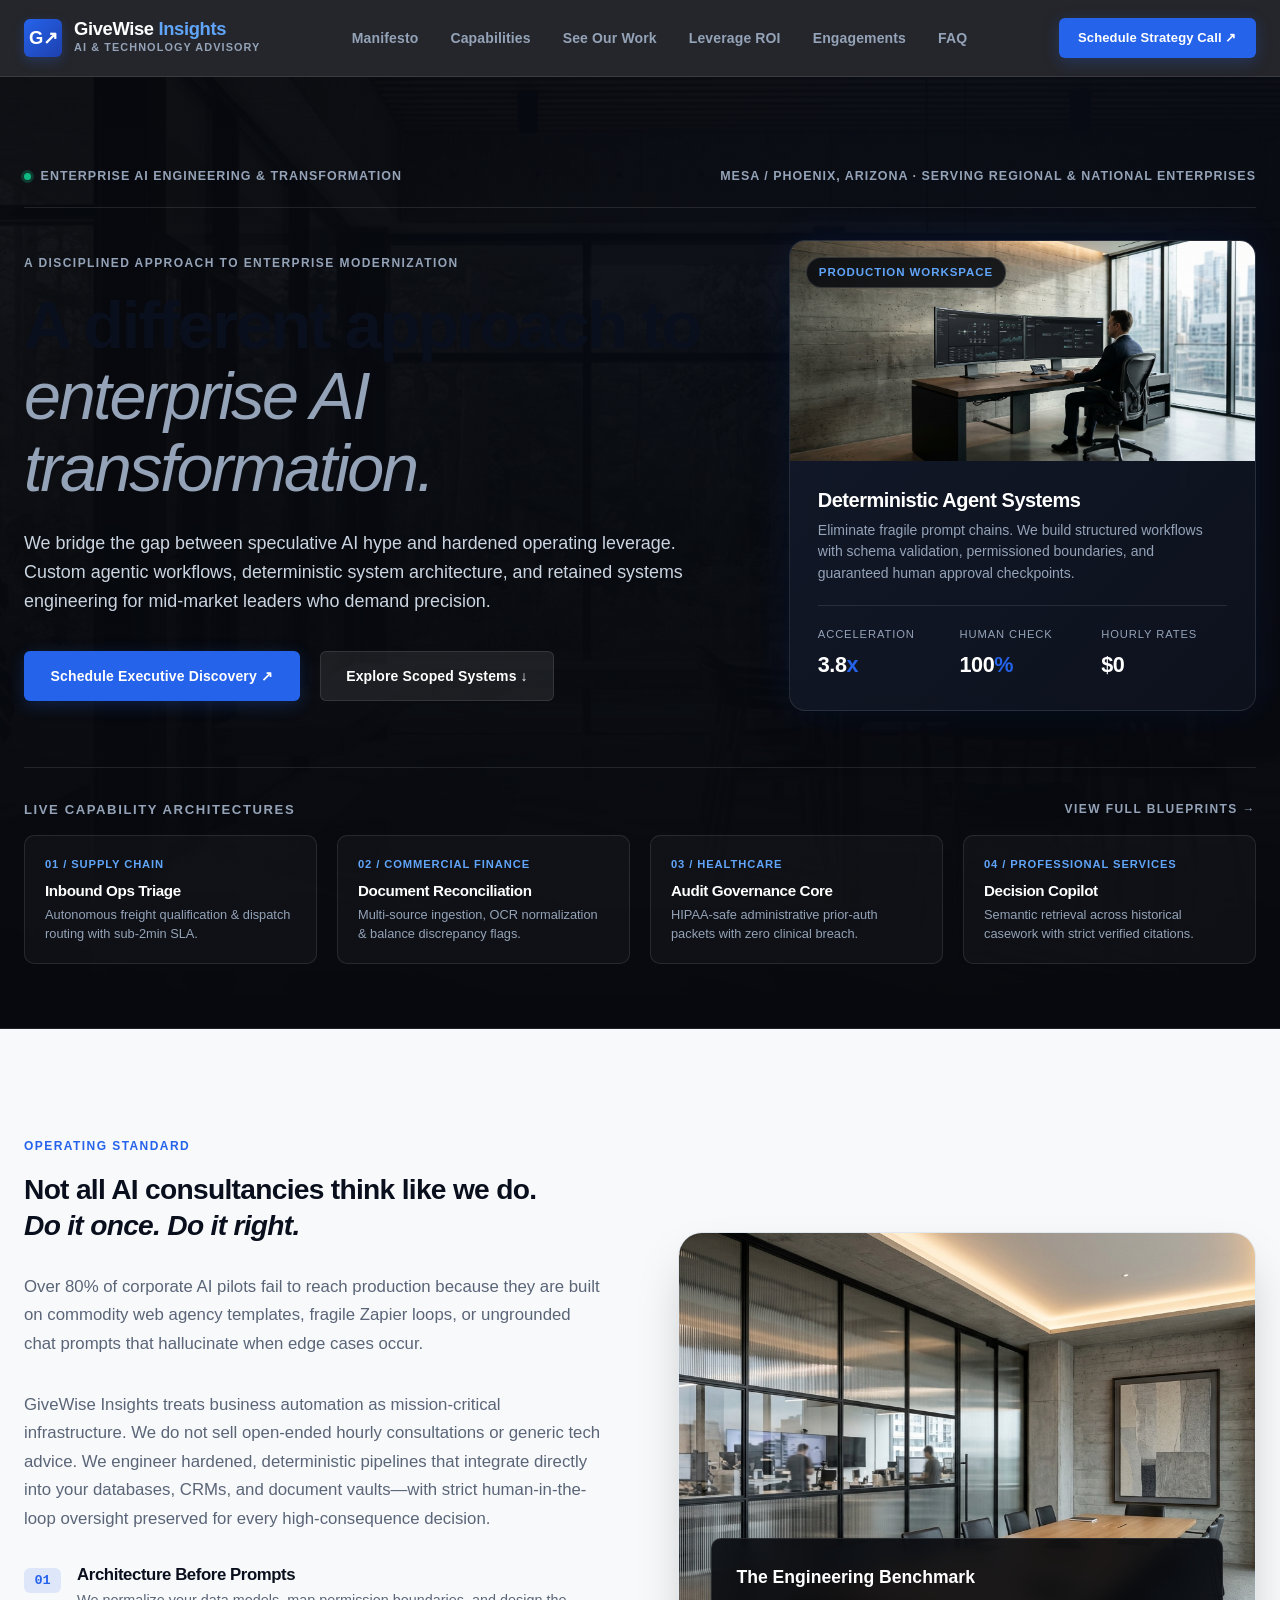
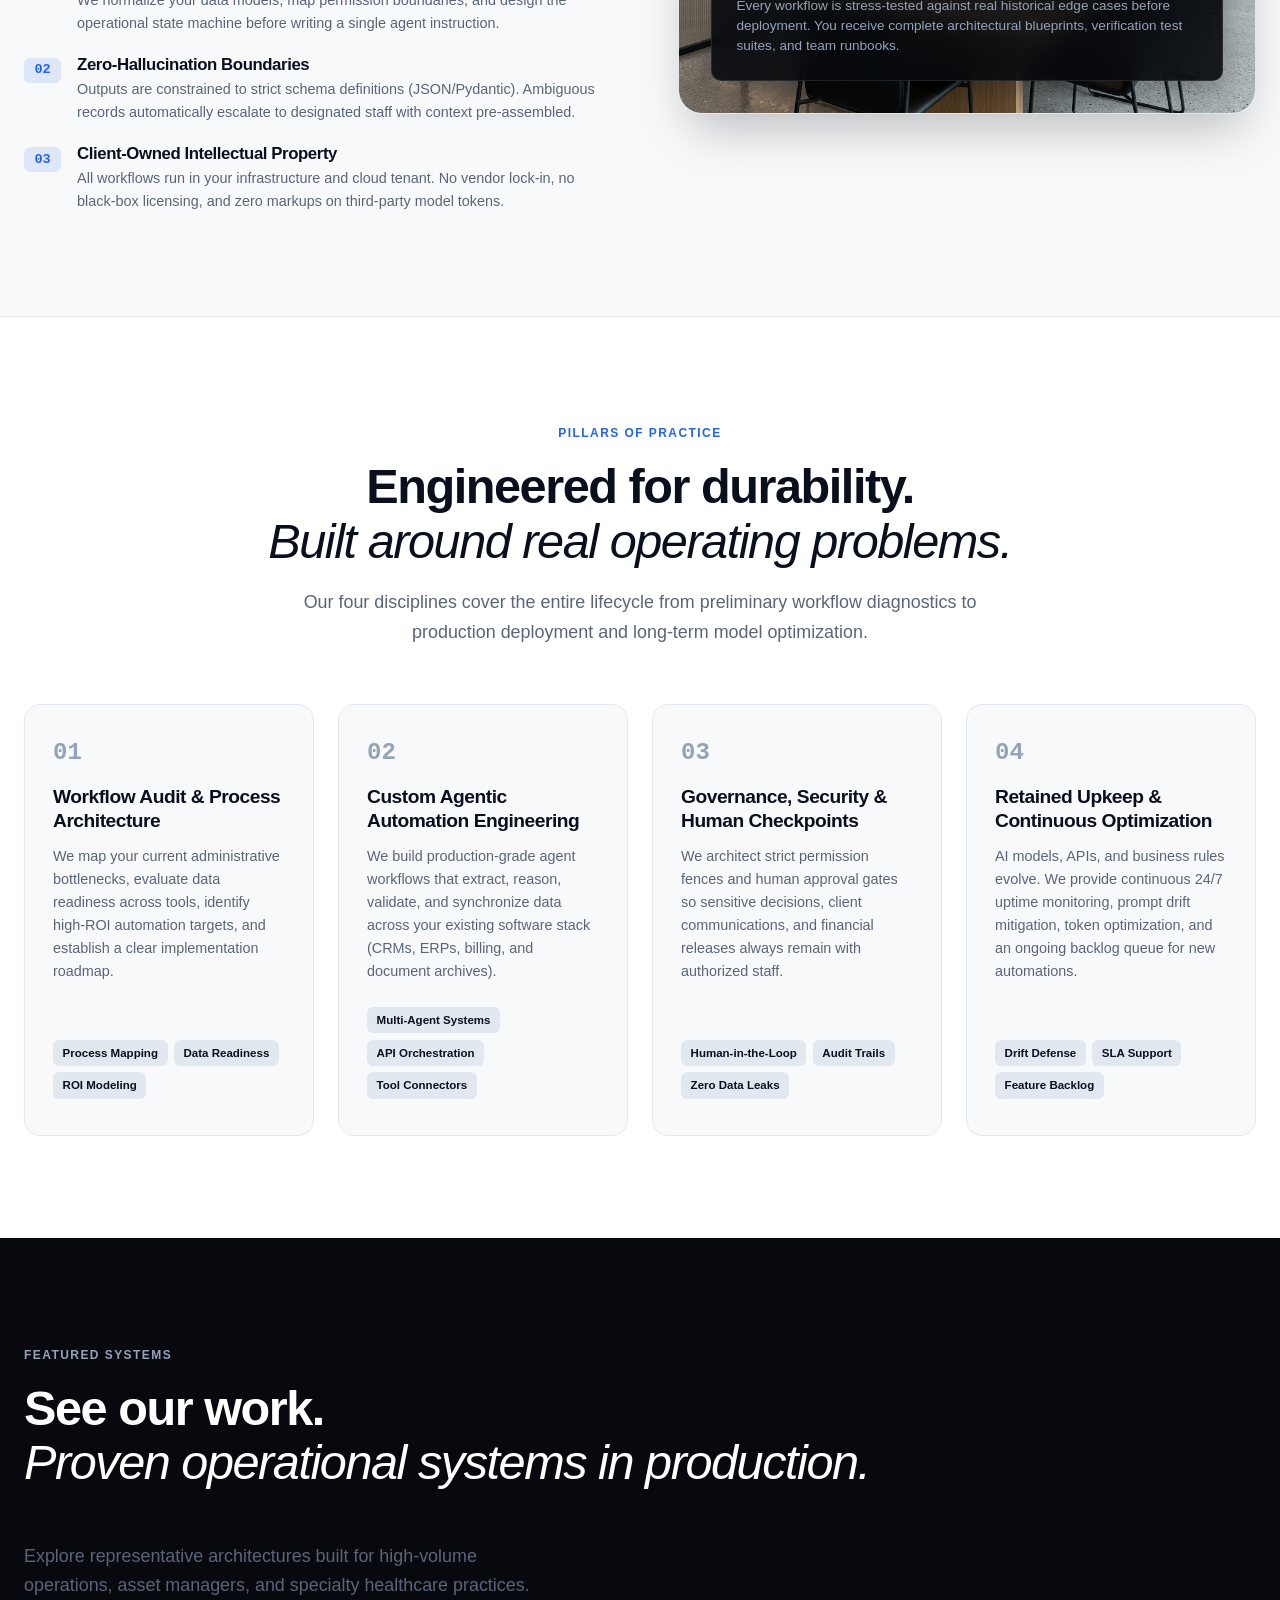
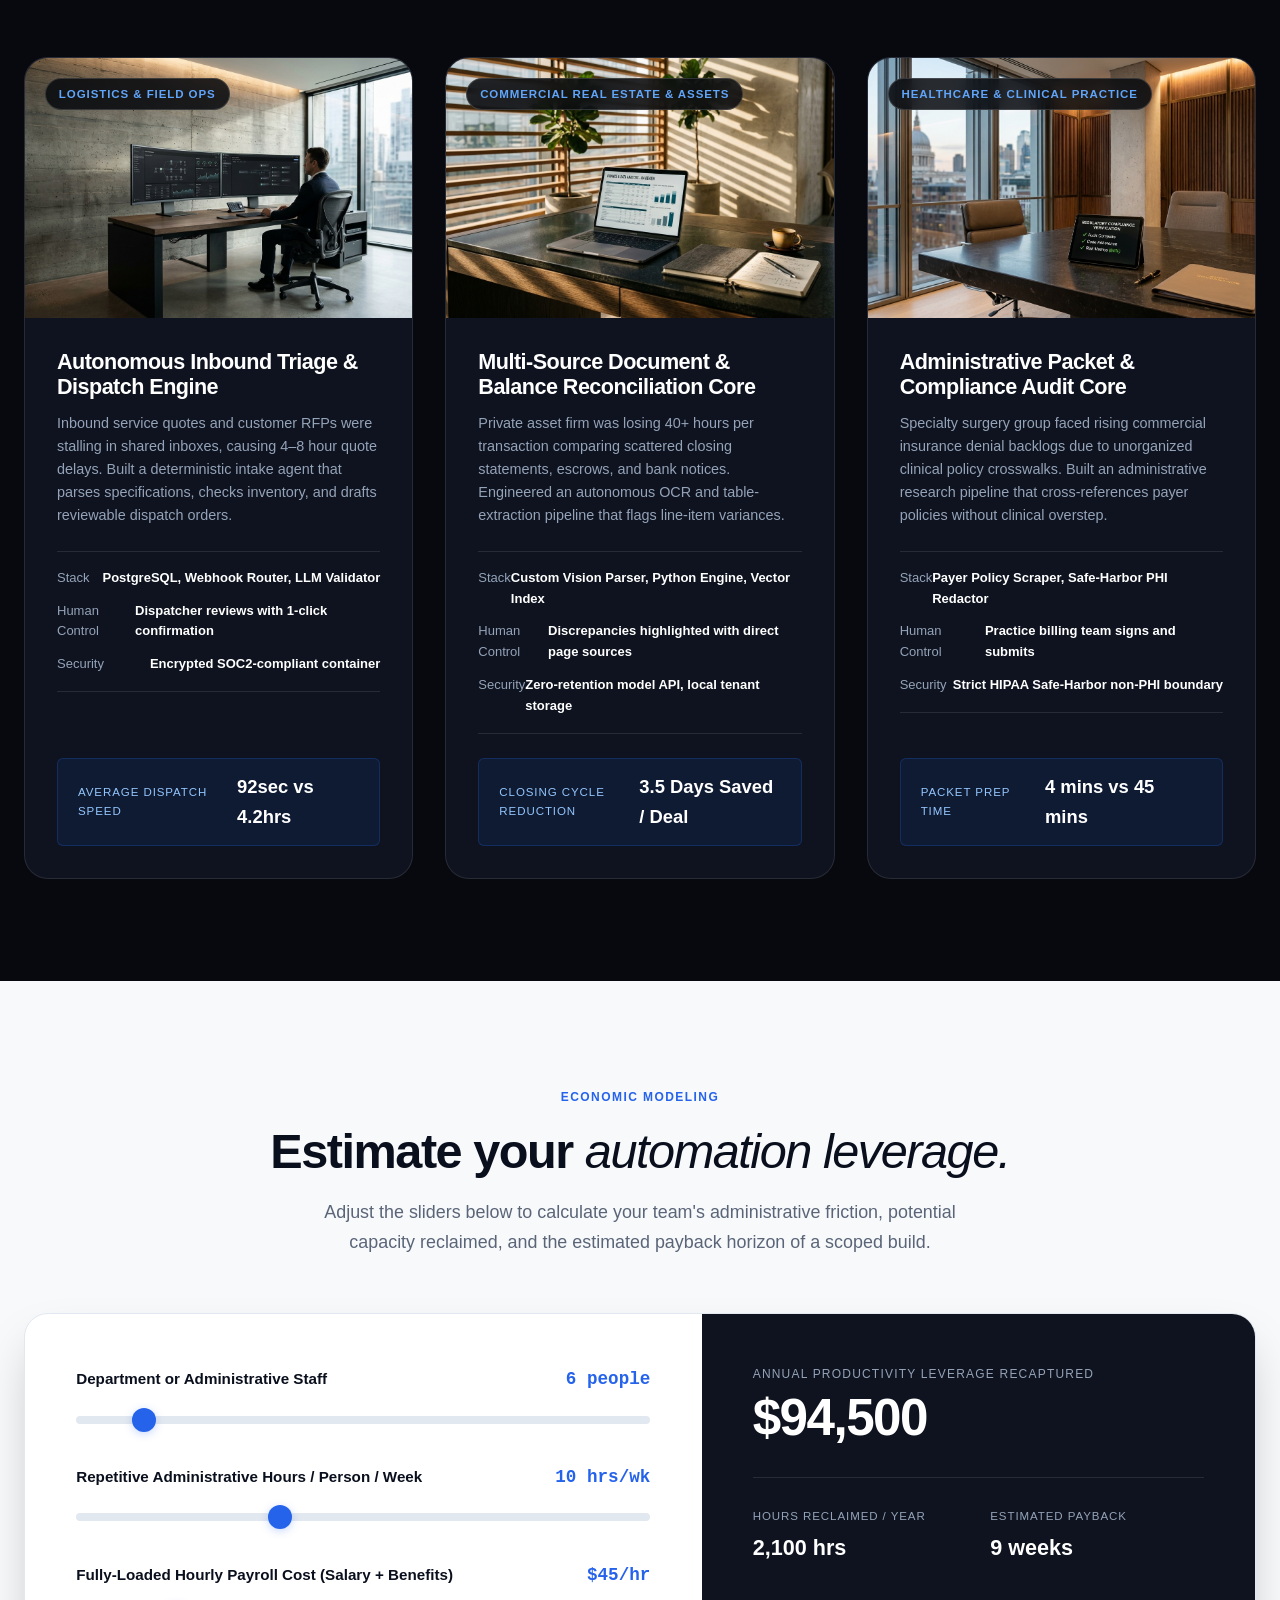
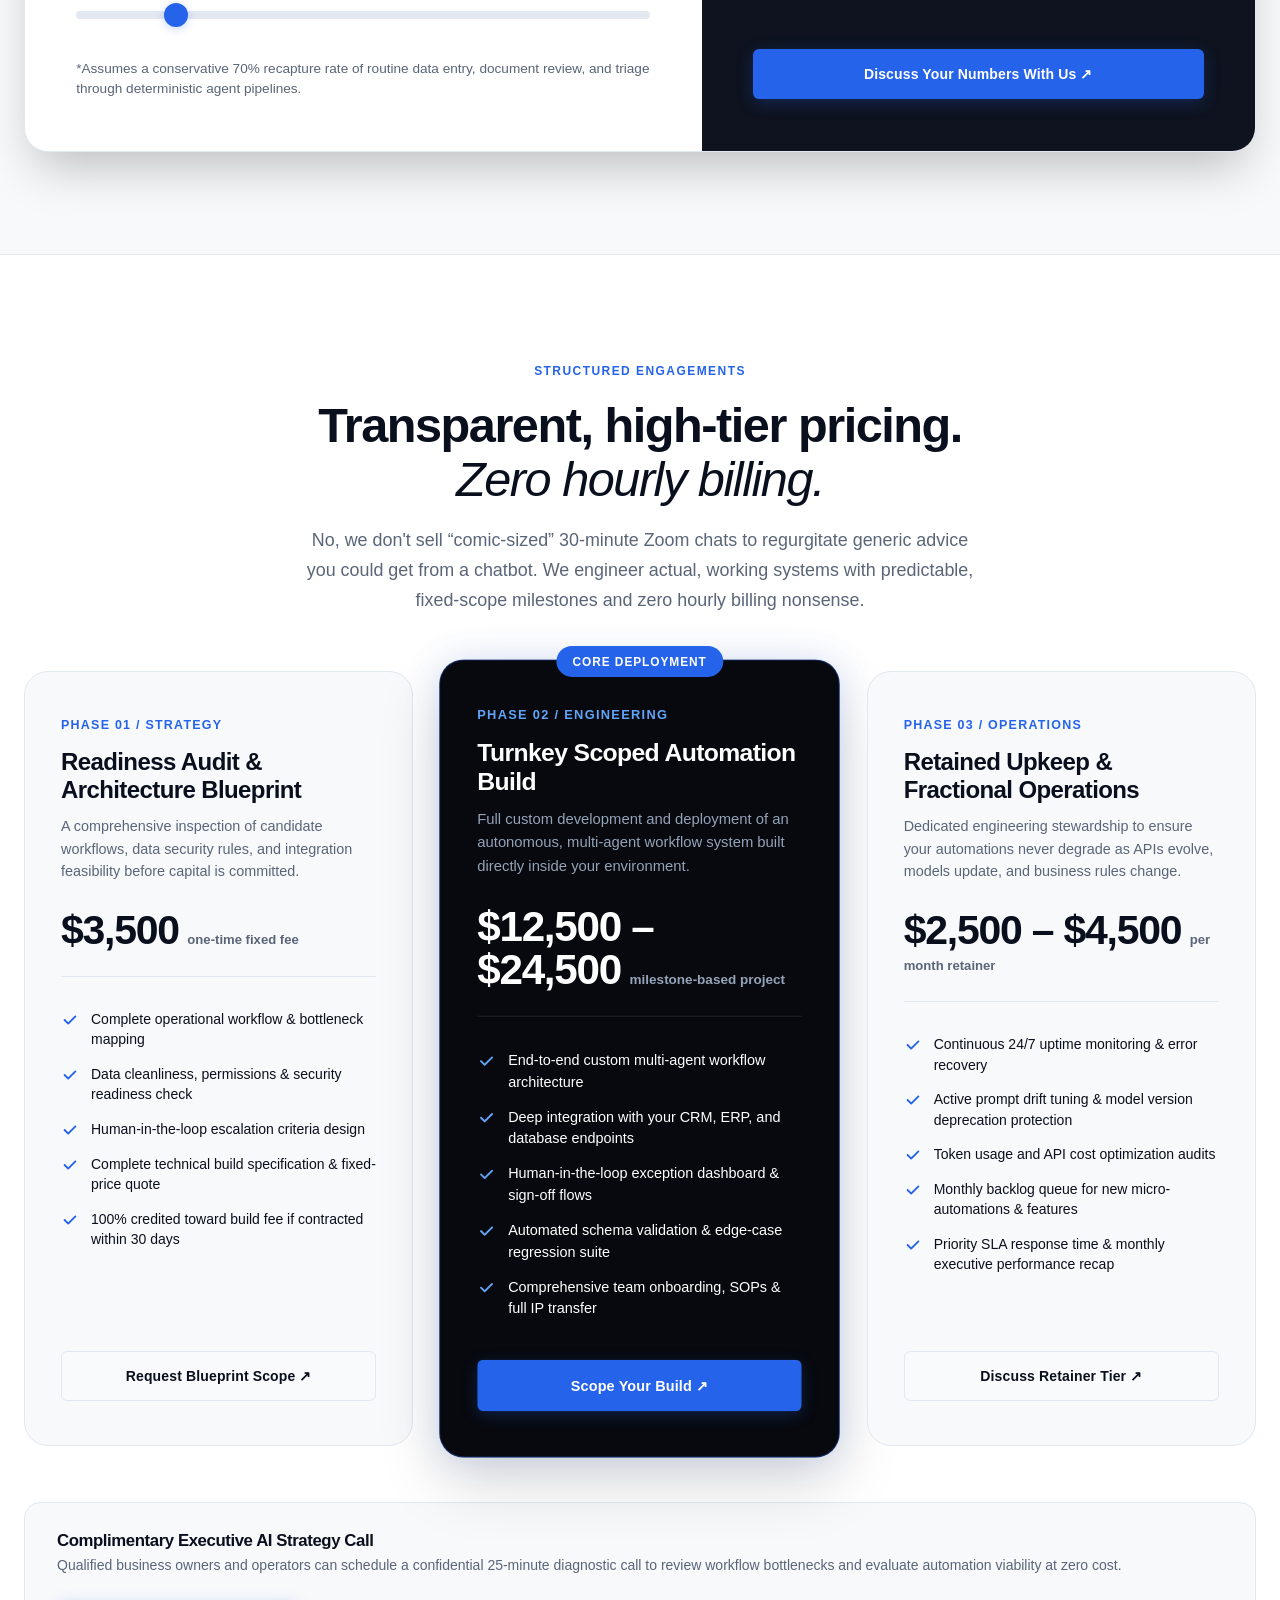
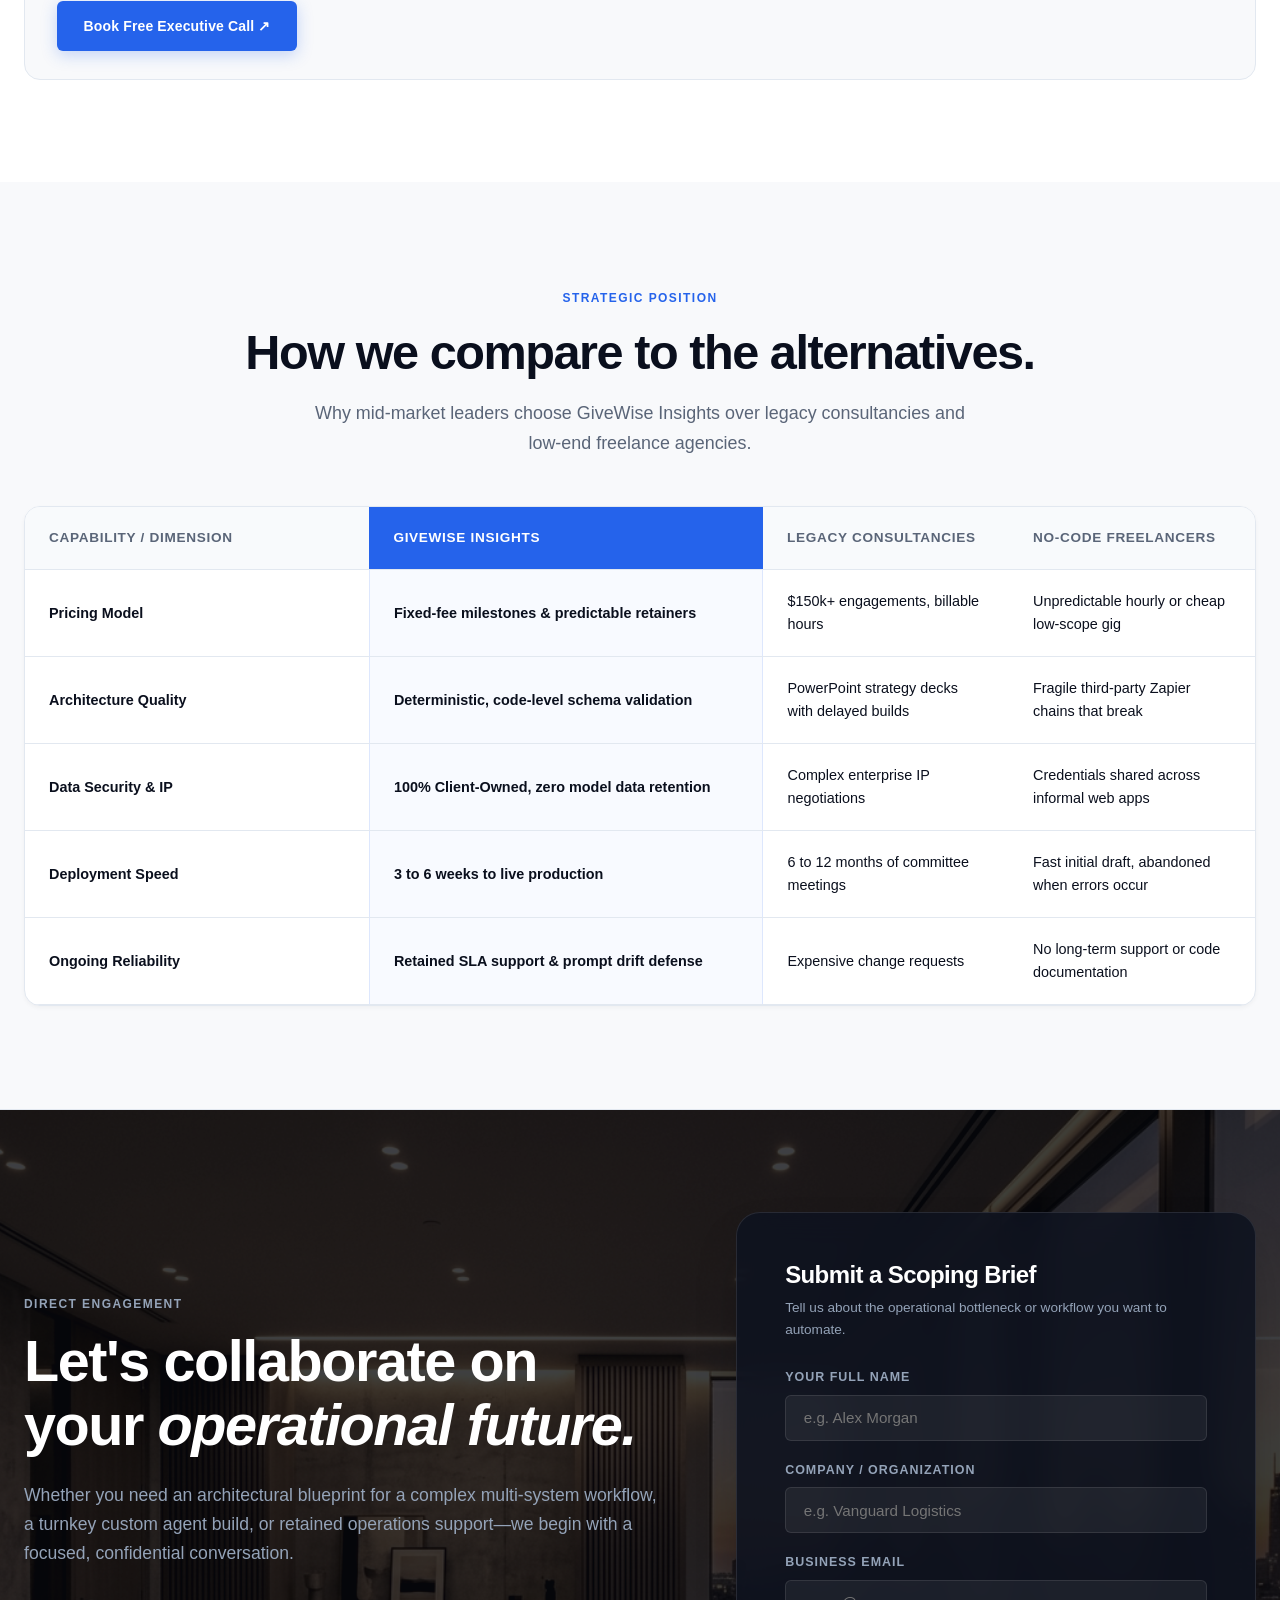
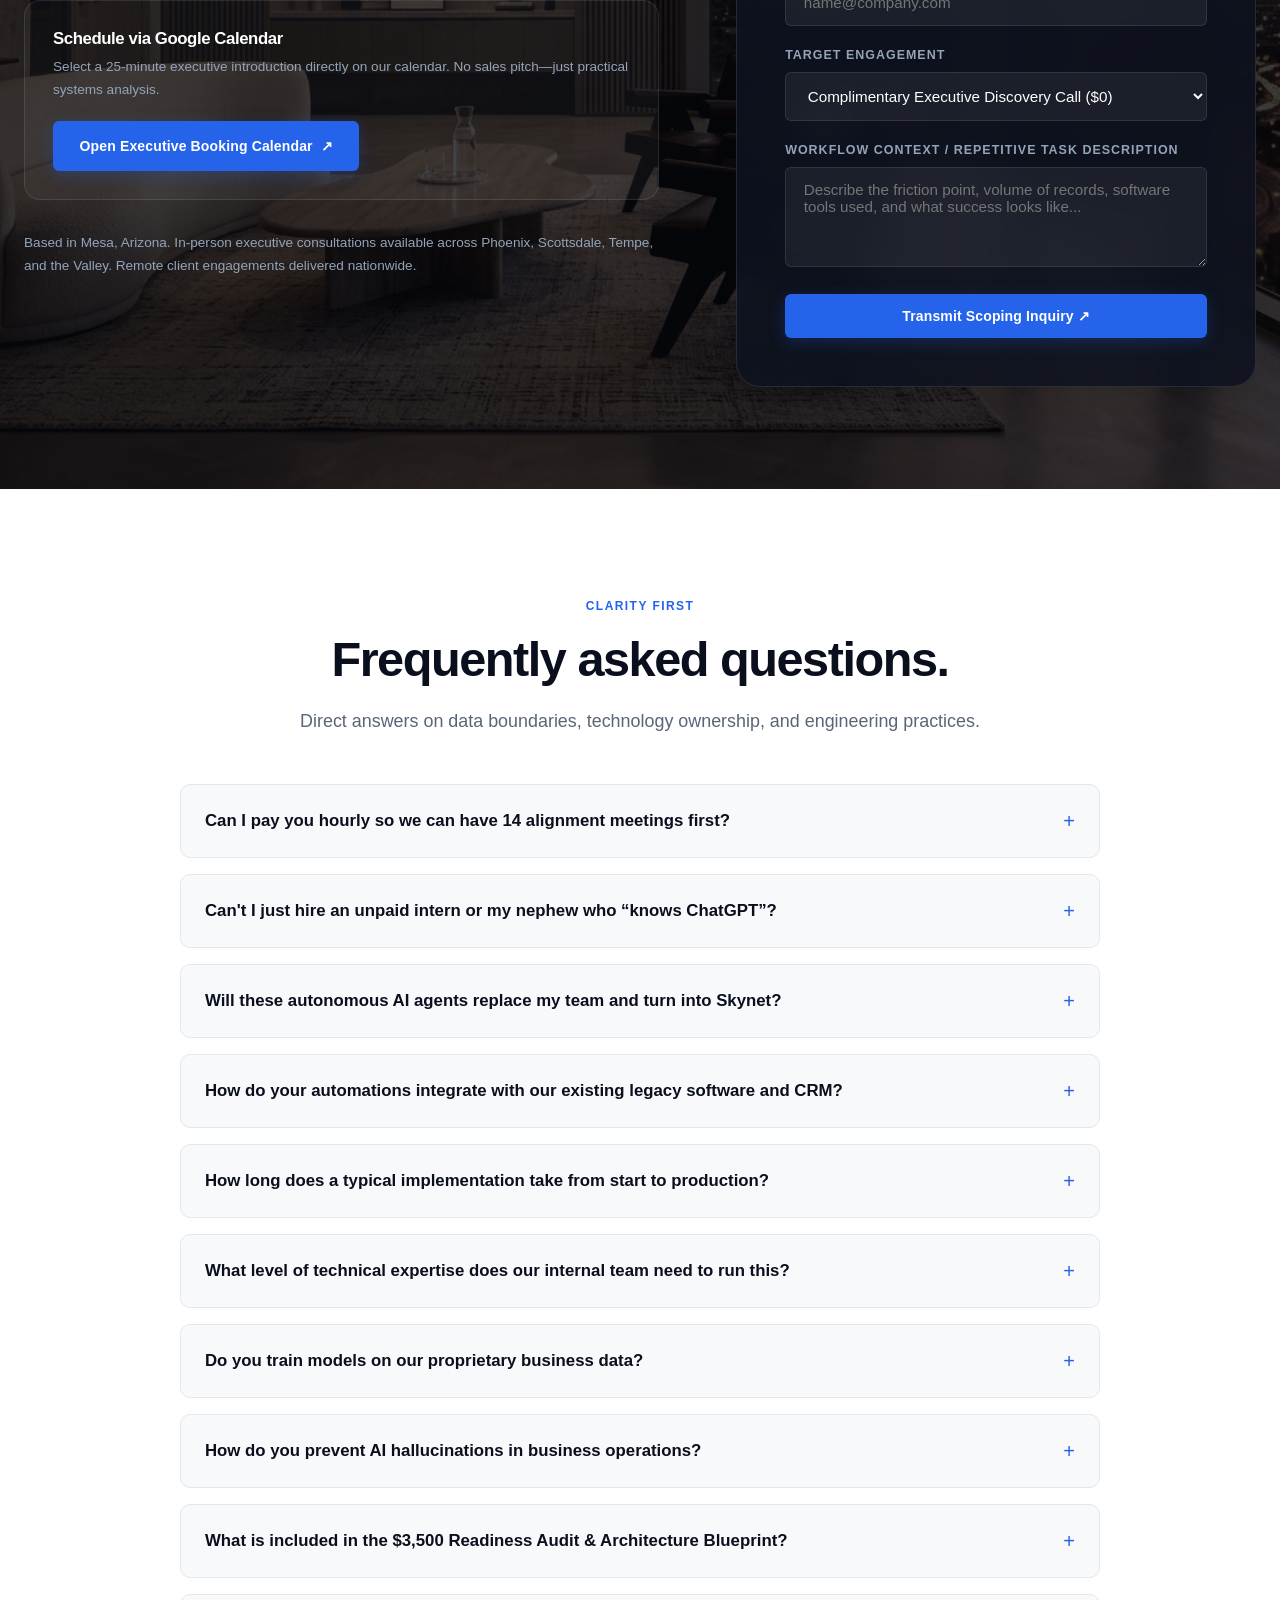
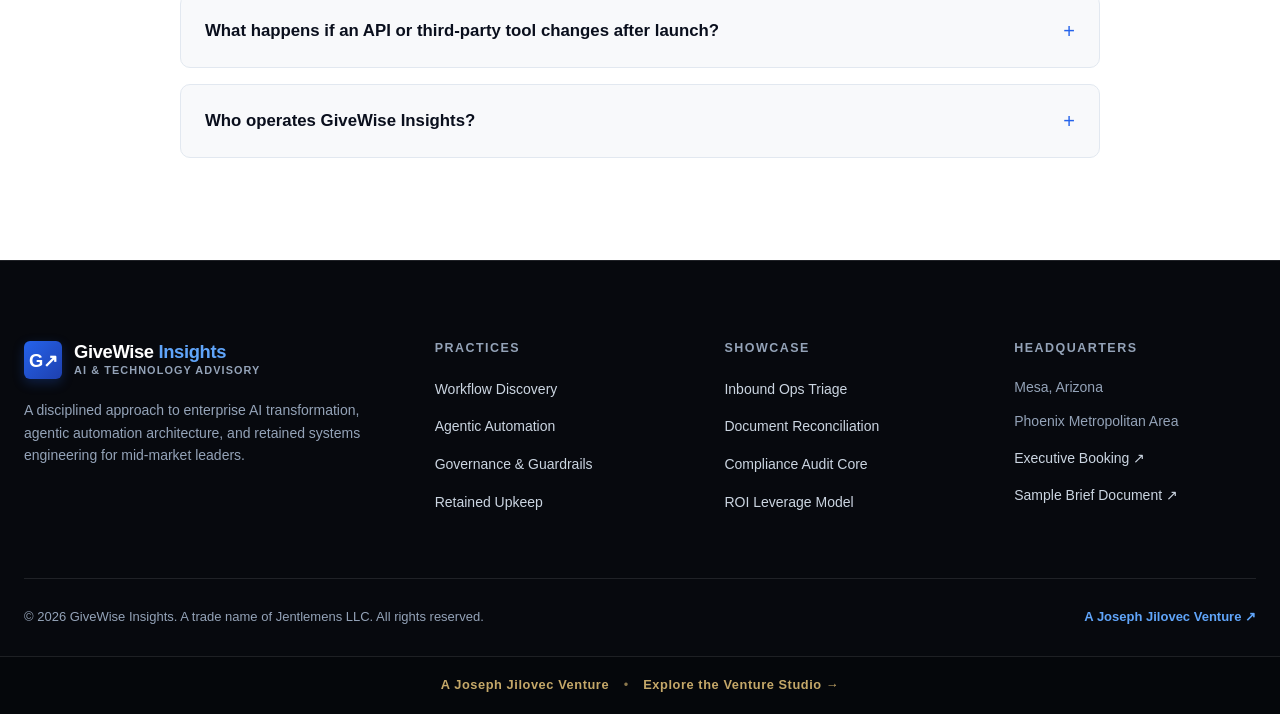
==== commit 0a16fc1d: "copy: add snarky pricing lead and expand FAQ with humorous and technical Q&As" ====
--- a/index.html
+++ b/index.html
@@ -508,7 +508,7 @@
             Transparent, high-tier pricing.<br><em>Zero hourly billing.</em>
           </h2>
           <p class="lead-copy" style="margin-inline: auto;">
-            We do not sell commoditized 30-minute phone calls. We structure predictable, fixed-scope engineering milestones and dedicated monthly operational upkeep.
+            No, we don't sell &ldquo;comic-sized&rdquo; 30-minute Zoom chats to regurgitate generic advice you could get from a chatbot. We engineer actual, working systems with predictable, fixed-scope milestones and zero hourly billing nonsense.
           </p>
         </div>
 
@@ -743,11 +743,61 @@
         <div class="faq-list" style="margin-inline: auto;">
           <details class="faq-item">
             <summary>
-              <span>Why don't you offer cheap hourly consulting or $75 calls anymore?</span>
-              <span class="faq-icon">+</span>
-            </summary>
-            <div class="faq-content">
-              Serious enterprise leaders do not need another open-ended, 30-minute chat where nothing is built. Modern agentic workflows and AI transformation require rigorous system architecture, security evaluation, and measurable ROI. We offer free 25-minute qualification calls to assess project fit, followed by milestone-governed engineering contracts.
+              <span>Can I pay you hourly so we can have 14 alignment meetings first?</span>
+              <span class="faq-icon">+</span>
+            </summary>
+            <div class="faq-content">
+              Respectfully, no. Hourly billing rewards inefficiency, endless slide decks, and talking in circles. We quote fixed-scope milestone deliverables so you know exactly what is being built, when it goes live, and what it costs down to the dollar before any work starts. If you love calendar invitations more than shipping working software, we are probably not the right team for you.
+            </div>
+          </details>
+
+          <details class="faq-item">
+            <summary>
+              <span>Can't I just hire an unpaid intern or my nephew who &ldquo;knows ChatGPT&rdquo;?</span>
+              <span class="faq-icon">+</span>
+            </summary>
+            <div class="faq-content">
+              You certainly can! Just ensure your legal department is comfortable with confidential customer records floating around in an unencrypted consumer browser session, and your operations manager is prepared to spend 25 hours a week fixing hallucinated spreadsheets. When that novelty wears off, give us a call to build real, deterministic software.
+            </div>
+          </details>
+
+          <details class="faq-item">
+            <summary>
+              <span>Will these autonomous AI agents replace my team and turn into Skynet?</span>
+              <span class="faq-icon">+</span>
+            </summary>
+            <div class="faq-content">
+              Not even close. Our systems are built to eliminate soul-crushing repetitive busywork&mdash;like manual data re-entry, triage, and document hunting&mdash;so your humans can focus on revenue and client relationships. Think of it as giving your team high-speed digital assistants with infinite caffeine, not replacing your staff.
+            </div>
+          </details>
+
+          <details class="faq-item">
+            <summary>
+              <span>How do your automations integrate with our existing legacy software and CRM?</span>
+              <span class="faq-icon">+</span>
+            </summary>
+            <div class="faq-content">
+              We integrate directly via official REST APIs, secure Webhooks, database connectors (Postgres, SQL Server, Supabase), and custom middleware. If your legacy software lacks an open API, we engineer deterministic background worker services to safely bridge data without forcing you into an expensive rip-and-replace overhaul.
+            </div>
+          </details>
+
+          <details class="faq-item">
+            <summary>
+              <span>How long does a typical implementation take from start to production?</span>
+              <span class="faq-icon">+</span>
+            </summary>
+            <div class="faq-content">
+              The initial Readiness Audit &amp; Architecture Blueprint takes 1&ndash;2 weeks. Once technical specifications and guardrails are approved, targeted workflow builds generally take 3&ndash;5 weeks to deploy into staging, verify with human-in-the-loop testing, and roll out to your live operations.
+            </div>
+          </details>
+
+          <details class="faq-item">
+            <summary>
+              <span>What level of technical expertise does our internal team need to run this?</span>
+              <span class="faq-icon">+</span>
+            </summary>
+            <div class="faq-content">
+              Zero coding skills required. We build clean, intuitive interfaces and automated dashboards so your non-technical staff can operate, review, and monitor tasks seamlessly. And with our Retained Upkeep, our engineers handle all API maintenance, security patches, and performance tuning behind the scenes.
             </div>
           </details>
 
